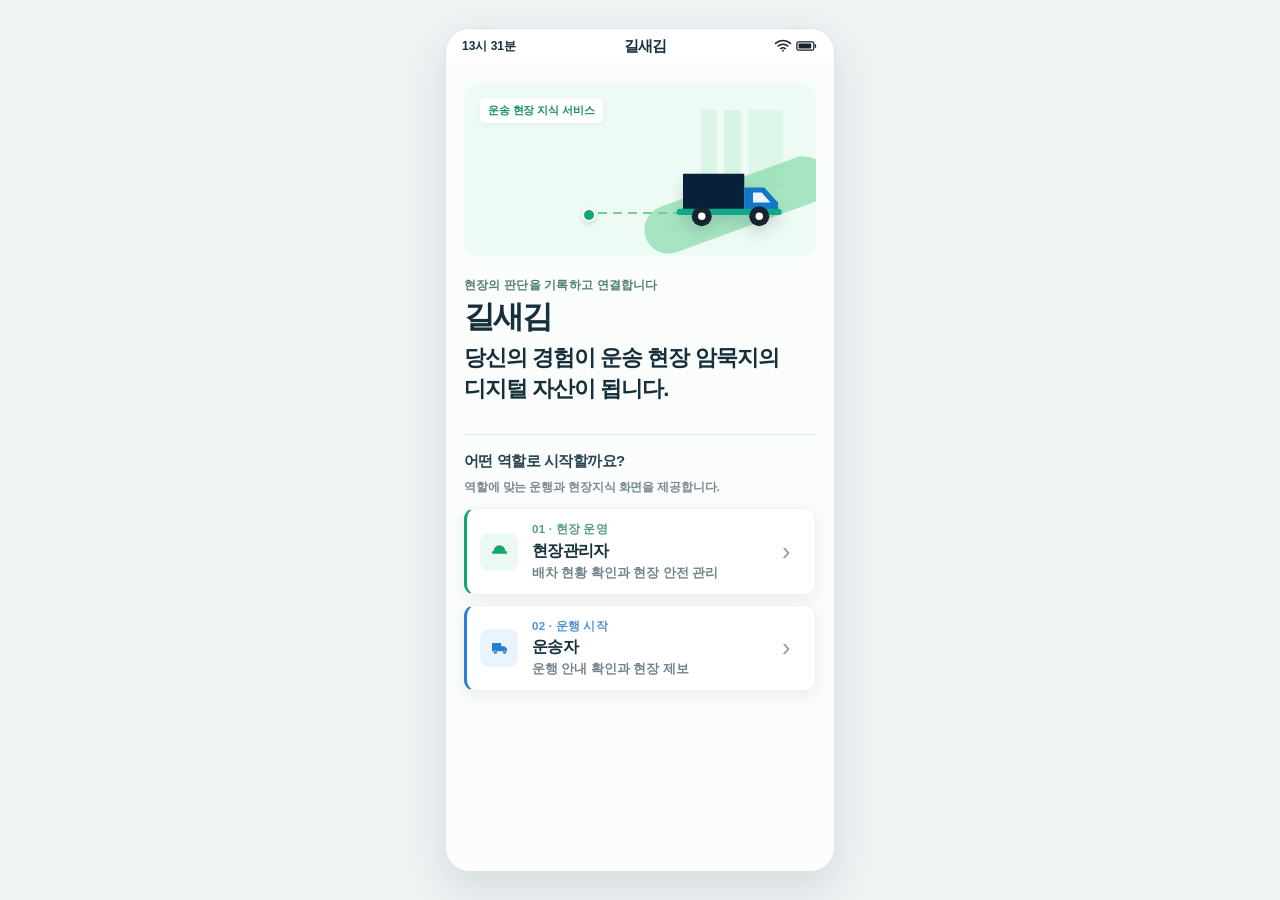
==== index.html @ c9ebdeaf "feat: publish Gilsaegim MOVE AI prototype" ====
﻿<!doctype html>
<html lang="ko" class="app-loading">
<head>
  <meta charset="utf-8">
  <meta name="viewport" content="width=device-width,initial-scale=1,viewport-fit=cover">
  <meta name="theme-color" content="#f7f9fb">
  <meta name="description" content="길새김 운송 현장 안내 서비스">
  <title>길새김 | 운송 현장 안내</title>
  <style>
    .icon-sprite { display: none !important; }
    html.app-loading .workbench { visibility: hidden !important; }
    html.app-loading body { background: #f5f7f8 !important; }
    html.app-loading *, html.app-loading *::before, html.app-loading *::after {
      animation: none !important;
      transition: none !important;
    }
  </style>
  <script>window.setTimeout(function(){document.documentElement.classList.remove('app-loading');},2500);</script>
  <link rel="manifest" href="manifest.json">
  <link rel="icon" href="truck-icon.svg" type="image/svg+xml">
  <link rel="stylesheet" href="css/style.css?v=20260810-stable-1">
  <link rel="stylesheet" href="css/readability.css?v=20260810-stable-1">
  <link rel="stylesheet" href="css/clarity.css?v=20260810-stable-1">
  <link rel="stylesheet" href="css/semantic-colors.css?v=20260810-stable-1">
  <link rel="stylesheet" href="css/report-library-refresh.css?v=20260810-stable-1">
  <link rel="stylesheet" href="css/map-layout.css?v=20260810-stable-1">
  <link rel="stylesheet" href="css/report-theme.css?v=20260810-stable-1">
  <link rel="stylesheet" href="css/report-common.css?v=20260810-stable-1">
  <link rel="stylesheet" href="css/knowledge-clarity.css?v=20260810-stable-1">
  <link rel="stylesheet" href="css/contrast-system.css?v=20260810-stable-1">
  <link rel="stylesheet" href="css/visual-emphasis.css?v=20260810-stable-1">
  <link rel="stylesheet" href="css/production-refinement.css?v=20260810-stable-1">
  <link rel="stylesheet" href="css/reference-product-theme.css?v=20260810-stable-1">
  <link rel="stylesheet" href="css/navigation-overlay.css?v=20260810-stable-1">
</head>
<body>
  <svg class="icon-sprite" aria-hidden="true" focusable="false">
    <symbol id="icon-hardhat" viewBox="0 0 24 24"><path d="M5 11a7 7 0 0 1 14 0M9 11V7.7M15 11V7.7M3 11h18v3H3zM7.5 18h9"/></symbol>
    <symbol id="icon-truck" viewBox="0 0 24 24"><path d="M3 6h11v10H3zM14 10h4l3 3v3h-7zM7 19a2 2 0 1 0 0-4 2 2 0 0 0 0 4ZM18 19a2 2 0 1 0 0-4 2 2 0 0 0 0 4Z"/></symbol>
    <symbol id="icon-route" viewBox="0 0 24 24"><path d="m12 3 7 17-7-4-7 4 7-17Z"/></symbol>
    <symbol id="icon-knowledge" viewBox="0 0 24 24"><path d="M4 5.5A3.5 3.5 0 0 1 7.5 2H11v17H7.5A3.5 3.5 0 0 0 4 22V5.5ZM20 5.5A3.5 3.5 0 0 0 16.5 2H13v17h3.5A3.5 3.5 0 0 1 20 22V5.5Z"/></symbol>
    <symbol id="icon-report" viewBox="0 0 24 24"><path d="M12 8v8M8 12h8M5 3h14a2 2 0 0 1 2 2v14a2 2 0 0 1-2 2H5a2 2 0 0 1-2-2V5a2 2 0 0 1 2-2Z"/></symbol>
    <symbol id="icon-dashboard" viewBox="0 0 24 24"><path d="M4 13h6V4H4v9Zm0 7h6v-4H4v4Zm10 0h6v-9h-6v9Zm0-12h6V4h-6v4Z"/></symbol>
    <symbol id="icon-approved" viewBox="0 0 24 24"><path d="m5 12 4 4L19 6M12 22a10 10 0 1 0 0-20 10 10 0 0 0 0 20Z"/></symbol>
  </svg>
  <div class="workbench">
    <div class="phone-shell" aria-live="polite">
      <div class="phone-status"><span id="current-time">--:--</span><strong>길새김</strong><span class="status-indicators" aria-label="Network connected and battery charged"><svg class="status-wifi" viewBox="0 0 24 18" aria-hidden="true"><path d="M2 5.5a15 15 0 0 1 20 0"/><path d="M5.5 9a10 10 0 0 1 13 0"/><path d="M9 12.5a5 5 0 0 1 6 0"/><circle cx="12" cy="15.2" r="1.2"/></svg><svg class="status-battery" viewBox="0 0 26 14" aria-hidden="true"><rect x="1" y="2" width="20" height="10" rx="2"/><path d="M23 5v4"/><rect class="status-battery-fill" x="3" y="4" width="15" height="6" rx="1"/></svg></span></div>

      <main class="screens">
        <section id="screen-role" class="screen active intro-screen">
          <div class="intro-visual" aria-hidden="true"><span class="intro-route-label">운송 현장 지식 서비스</span><div class="intro-truck"><svg viewBox="0 0 92 58" role="img"><path d="M8 11h49v31H8z" fill="#08213a"/><path d="M57 22h16l11 12v8H57z" fill="#1178c9"/><path d="M64 26h7l7 8H64z" fill="#eaf5ff"/><rect x="3" y="39" width="84" height="5" rx="2.5" fill="#10a889"/><circle cx="23" cy="45" r="8" fill="#172330"/><circle cx="23" cy="45" r="3" fill="#fff"/><circle cx="69" cy="45" r="8" fill="#172330"/><circle cx="69" cy="45" r="3" fill="#fff"/></svg></div><span class="intro-route-dot"></span></div>
          <div class="intro-copy"><small>현장의 판단을 기록하고 연결합니다</small><h1>길새김</h1><p>당신의 경험이 운송 현장 암묵지의<br>디지털 자산이 됩니다.</p></div>
          <div class="role-intro"><b>어떤 역할로 시작할까요?</b><span>역할에 맞는 운행과 현장지식 화면을 제공합니다.</span></div>
          <div class="role-cards">
            <button data-role-start="manager"><i class="role-icon manager-icon" aria-hidden="true"><svg><use href="#icon-hardhat"></use></svg></i><div><small>01 · 현장 운영</small><b>현장관리자</b><span>배차 현황 확인과 현장 안전 관리</span></div><em>›</em></button>
            <button data-role-start="driver"><i class="role-icon blue" aria-hidden="true"><svg><use href="#icon-truck"></use></svg></i><div><small>02 · 운행 시작</small><b>운송자</b><span>운행 안내 확인과 현장 제보</span></div><em>›</em></button>
          </div>
        </section>

        <section id="screen-yard" class="screen">
          <header class="app-header"><button data-back="role">‹</button><h2>하역장 선택</h2><span></span></header>
          <div class="screen-body yard-body">
            <label class="search"><span>⌕</span><input placeholder="하역장 번호 또는 구역 검색"></label>
            <div class="filter-row"><button class="active">전체</button><button>A 구역</button><button>B 구역</button><button>C 구역</button></div>
            <div class="yard-list">
              <button class="yard-card selected" data-yard="A"><div><b>A하역장</b><span>입구에서 150m</span><small>대형 트럭 전용</small></div><em class="open">사용 가능</em></button>
              <button class="yard-card" data-yard="B"><div><b>B하역장</b><span>입구에서 280m</span><small>냉동·냉장 차량 전용</small></div><em class="open">사용 가능</em></button>
              <button class="yard-card" data-yard="C"><div><b>C하역장</b><span>입구에서 500m</span><small>소형 차량 전용</small></div><em class="open">사용 가능</em></button>
            </div>
          </div>
          <div class="sticky-action"><button id="confirm-yard" class="primary-button">선택 완료&nbsp; →</button></div>
        </section>

        <section id="screen-home" class="screen">
          <header class="app-header home-header"><div><b>길새김</b></div><button class="round-button" data-screen-link="role">⋯</button></header>
          <div class="screen-body home-body">
            <article class="shipment-card">
              <div class="shipment-top"><div class="shipment-label"><i aria-hidden="true">↗</i><span>이번 배차</span></div><em>운행 준비</em></div>
              <div class="route-row"><i class="pin mint-pin"></i><div><small>출발지</small><b>인천 물류센터 A동</b><span>인천광역시 중구 서해대로 123</span></div></div>
              <div class="route-line"></div>
              <div class="route-row"><i class="pin red-pin"></i><div><small>도착지</small><b>서울 동부 물류센터 B동</b><span>서울특별시 성동구 물류단지로 45</span></div></div>
              <div class="arrival-row"><span id="home-yard-eta-label">A하역장 도착 예정</span><b id="home-yard-eta">14:00</b></div>
            </article>
            <article class="service-principle"><small class="principle-label">현장 경험 제보</small><b>운송자의 판단을 기록하세요.</b><span>현장의 신호와 대응 기준이<br>다음 운행에 필요한 현장지식이 됩니다.</span></article>
            <article id="senior-call-prompt" class="senior-call-home hidden" aria-live="polite">
              <div class="senior-call-home-head"><div class="senior-ai-brand"><i aria-hidden="true">AI</i><div><span>길새김AI 브리핑</span><small>검증된 현장지식 안내</small></div></div></div>
              <h3>A게이트 혼잡 시<br>B게이트 경로를 추천합니다</h3>
              <p id="senior-call-context" class="senior-call-context">검증된 현장지식을 바탕으로 AI가 경로를 자동 추천합니다.</p>
            </article>
            <button id="start-driving" class="primary-button dark demo-action" data-demo-label="시연">운행 시작</button>
          </div>
          <nav class="bottom-nav" aria-label="주요 메뉴"><button class="active" data-screen-link="drive"><i aria-hidden="true"><svg><use href="#icon-route"></use></svg></i><span>운행</span></button><button data-screen-link="library"><i aria-hidden="true"><svg><use href="#icon-knowledge"></use></svg></i><span>현장지식</span></button><button data-screen-link="report"><i aria-hidden="true"><svg><use href="#icon-report"></use></svg></i><span>제보</span></button></nav>
        </section>

        <section id="screen-drive" class="screen">
          <header class="app-header overlay-header"><button data-back="home">‹</button><h2>운행 안내</h2><span class="live-chip">운행 중</span></header>
          <div id="drive-map-area" class="map-area">
            <svg id="mobile-map" viewBox="0 0 390 570" aria-label="게이트 A부터 D, 하역장과 실제 이동 경로를 함께 보여주는 현장 진입 지도">
              <defs>
                <pattern id="yard-grid" width="14" height="14" patternUnits="userSpaceOnUse"><path d="M0 0H14M0 0V14"/></pattern>
                <pattern id="parking-bays" width="20" height="16" patternUnits="userSpaceOnUse"><path d="M2 1V15"/></pattern>
              </defs>
              <rect class="map-canvas" width="390" height="570"/>
              <g class="map-context" aria-hidden="true">
                <path class="map-green" d="M0 0H136L122 132L0 160Z"/>
                <path class="map-green light" d="M268 0H390V178L360 163L332 104Z"/>
                <path class="map-green strip" d="M0 414C56 397 115 405 146 428L126 476C72 459 28 461 0 473Z"/>
                <path class="map-water" d="M0 501C68 483 138 493 197 524S319 560 390 539V570H0Z"/>
                <rect class="map-yard" x="20" y="164" width="142" height="161" rx="12"/>
                <rect class="map-yard-grid" x="27" y="171" width="128" height="147" rx="9"/>
                <rect class="map-building" x="30" y="182" width="96" height="39" rx="5"/>
                <rect class="map-building" x="44" y="245" width="75" height="55" rx="6"/>
                <rect class="map-building" x="29" y="349" width="94" height="52" rx="8"/>
                <rect class="map-building" x="247" y="105" width="111" height="62" rx="8"/>
                <rect class="map-building" x="284" y="294" width="76" height="56" rx="8"/>
                <rect class="map-building small" x="187" y="176" width="49" height="35" rx="5"/>
                <rect class="map-parking" x="131" y="238" width="20" height="71" rx="3"/>
                <text class="map-place" x="22" y="35">서울 동부 물류단지</text>
                <text class="map-subplace" x="38" y="150">물류동 · 대기장</text>
                <text class="map-building-label" x="78" y="205" text-anchor="middle">상온 보관동</text>
                <text class="map-building-label" x="82" y="275" text-anchor="middle">냉장 보관동</text>
                <text class="map-building-label" x="76" y="380" text-anchor="middle">운영 사무동</text>
                <text class="map-building-label" x="302" y="138" text-anchor="middle">하역 도크</text>
              </g>
              <g class="map-roads" aria-hidden="true">
                <path class="road-outline major" d="M-20 555C63 539 119 509 188 476C214 466 243 455 272 444C289 435 303 425 316 414C350 391 366 360 361 326C357 285 343 238 325 202C317 186 309 174 302 167"/>
                <path class="road-surface major" d="M-20 555C63 539 119 509 188 476C214 466 243 455 272 444C289 435 303 425 316 414C350 391 366 360 361 326C357 285 343 238 325 202C317 186 309 174 302 167"/>
                <path class="road-divider" d="M-20 555C63 539 119 509 188 476C214 466 243 455 272 444C289 435 303 425 316 414C350 391 366 360 361 326C357 285 343 238 325 202C317 186 309 174 302 167"/>
                <path class="road-outline access" d="M188 476C186 428 194 382 215 345C237 306 259 281 283 254C300 235 308 215 307 198C307 184 305 175 302 167"/>
                <path class="road-surface access" d="M188 476C186 428 194 382 215 345C237 306 259 281 283 254C300 235 308 215 307 198C307 184 305 175 302 167"/>
                <path class="road-outline access" d="M215 345C196 319 177 295 173 267C169 239 177 212 199 194C221 175 238 156 244 131"/>
                <path class="road-surface access" d="M215 345C196 319 177 295 173 267C169 239 177 212 199 194C221 175 238 156 244 131"/>
                <path class="road-outline minor" d="M-20 113C51 105 114 102 166 114C201 121 218 128 244 131C278 135 318 121 408 83"/>
                <path class="road-surface minor" d="M-20 113C51 105 114 102 166 114C201 121 218 128 244 131C278 135 318 121 408 83"/>
                <path class="road-outline minor" d="M52 542C76 490 93 442 106 389C119 339 136 292 173 267"/>
                <path class="road-surface minor" d="M52 542C76 490 93 442 106 389C119 339 136 292 173 267"/>
                <path class="road-lane access" d="M215 345C196 319 177 295 173 267C169 239 177 212 199 194C221 175 238 156 244 131"/>
                <path class="road-lane access" d="M188 476C186 428 194 382 215 345C237 306 259 281 283 254C300 235 308 215 307 198C307 184 305 175 302 167"/>
              </g>
              <g class="map-labels" aria-hidden="true">
                <text class="road-label" x="71" y="510" transform="rotate(-19 71 510)">동부 물류 진입로</text>
                <text class="road-label access-label" x="198" y="366" transform="rotate(-61 198 366)">게이트 순환로</text>
              </g>
              <path class="route-halo" d="M42 530C91 511 140 492 188 476C214 466 243 455 272 444C289 435 303 425 316 414C350 391 366 360 361 326C357 285 343 238 325 202C317 186 309 174 302 167" fill="none"/>
              <path id="mobile-planned-path" d="M42 530C91 511 140 492 188 476C214 466 243 455 272 444C289 435 303 425 316 414C350 391 366 360 361 326C357 285 343 238 325 202C317 186 309 174 302 167" fill="none"/>
              <path id="mobile-actual-path" d="M188 476C186 428 194 382 215 345C237 306 259 281 283 254" fill="none" pathLength="100" stroke-dasharray="0 100" opacity="0"/>
              <path id="mobile-guidance-path" d="M283 254C300 235 308 215 307 198C307 184 305 175 302 167" fill="none" pathLength="100" stroke-dasharray="0 100" opacity="0"/>
              <g id="risk-zone" opacity="0"><circle cx="188" cy="476" r="43"/><circle class="risk-ring" cx="188" cy="476" r="28"/></g>
              <g class="map-facility" transform="translate(273 385)"><rect width="82" height="36" rx="7"/><circle cx="13" cy="13" r="3.5"/><text x="23" y="17" text-anchor="start">A게이트</text><text id="mobile-gate-state" x="13" y="29" text-anchor="start">운영 중</text></g>
              <g id="mobile-b-gate" class="map-facility alt" transform="translate(241 218)"><rect width="84" height="36" rx="7"/><circle cx="13" cy="13" r="3.5"/><text x="23" y="17" text-anchor="start">B게이트</text><text x="13" y="29" text-anchor="start">운영 중</text></g>
              <g class="map-facility alt" transform="translate(157 176)"><rect width="78" height="34" rx="7"/><circle cx="13" cy="13" r="3.5"/><text x="23" y="17" text-anchor="start">C게이트</text><text x="13" y="28" text-anchor="start">운영 중</text></g>
              <g class="map-facility alt" transform="translate(124 96)"><rect width="78" height="34" rx="7"/><circle cx="13" cy="13" r="3.5"/><text x="23" y="17" text-anchor="start">D게이트</text><text x="13" y="28" text-anchor="start">운영 중</text></g>
              <g class="dock-destination" transform="translate(302 167)"><circle class="dock-pulse" r="25"/><circle class="dock-pin" r="15"/><path class="dock-symbol" d="M-5-5h10v10H-5zM-2-9v4m4-4v4M-9 8h18"/><g class="dock-callout" transform="translate(-58 -48)"><rect width="126" height="39" rx="8"/><text id="dock-destination-name" x="12" y="16">A하역장 도착 예정</text><text id="dock-destination-eta" x="12" y="29">14:00</text></g></g>
              <g id="tacit-report-alert" aria-label="암묵지 후보 저장 · 현장지식 검증 대기">
                <circle class="tacit-alert-ring" cx="332" cy="274" r="19"/>
                <circle class="tacit-alert-pin" cx="332" cy="274" r="11"/>
                <path class="tacit-alert-mark" d="M332 267v8m0 4v.1"/>
                <g class="tacit-alert-label" transform="translate(212 286)"><rect width="142" height="34" rx="7"/><text id="tacit-alert-title" x="10" y="14">암묵지 후보 저장</text><text id="tacit-alert-detail" x="10" y="26">현장지식 검증 대기</text></g>
              </g>
              <g id="mobile-truck" transform="translate(42 530)"><circle r="22" fill="#fff" stroke="#167bd2" stroke-width="3"/><path d="M0-14L10 11L0 7L-10 11Z" fill="#167bd2"/></g>
            </svg>
            <div class="speed-card"><b id="mobile-speed">42</b><span>km/h</span></div>
            <article id="risk-card" class="risk-card collapsed">
              <div class="risk-card-head"><div><i id="route-alert-icon" aria-hidden="true">↗</i><span><b>AI 경로 안내</b><small id="pipeline-source">실시간 경로를 준비하고 있습니다</small></span></div></div>
              <section class="integrated-navigation" aria-live="polite"><div class="integrated-guidance"><i id="turn-icon" aria-hidden="true">↑</i><div><small id="next-distance">620m 앞</small><strong id="field-guide-title">A게이트 통과 후 A하역장</strong><span id="field-guide-detail">동부센터 진입로</span></div></div><div class="integrated-route-meta"><span id="mobile-eta-label">A하역장 도착 예정</span><b id="mobile-eta">14:00</b><em id="eta-status">정시</em></div></section>
              <section id="route-reason" class="route-reason" aria-live="polite">
                <span id="route-reason-label" class="route-reason-label">추천 경로</span>
                <strong id="route-reason-title">B게이트로 우회하세요</strong>
                <p id="route-reason-detail">A게이트 혼잡 구간을 피해 안내합니다.</p>
              </section>
              <button id="play-event" class="demo-action" data-demo-label="시연">경로 안내 시작</button>
            </article>
            <article id="trip-summary" class="trip-summary hidden" aria-live="polite">
              <span>운행 완료</span><h3>전체 이동 경로가 기록되었습니다</h3>
              <div><b>1.8&nbsp;km</b><small id="trip-summary-route">GPS 이동 기록 · B게이트 → A하역장</small></div>
              <a href="https://map.kakao.com/?q=%EC%84%9C%EC%9A%B8%20%EB%8F%99%EB%B6%80%20%EB%AC%BC%EB%A5%98%EC%84%BC%ED%84%B0" target="_blank" rel="noopener noreferrer">카카오맵에서 위치 보기</a>
            </article>
          </div>
          <nav class="bottom-nav" aria-label="주요 메뉴"><button class="active" data-screen-link="drive"><i aria-hidden="true"><svg><use href="#icon-route"></use></svg></i><span>운행</span></button><button data-screen-link="library"><i aria-hidden="true"><svg><use href="#icon-knowledge"></use></svg></i><span>현장지식</span></button><button data-screen-link="report"><i aria-hidden="true"><svg><use href="#icon-report"></use></svg></i><span>제보</span></button></nav>
        </section>

        <section id="screen-ai" class="screen">
          <header class="app-header"><button data-back="drive">‹</button><h2>운행 확인</h2><span></span></header>
          <div class="screen-body ai-body">
            <div class="safe-banner"><i>✓</i><span><b>차량이 안전하게 정차되었습니다</b></span></div>
            <article class="ai-summary-card"><span>정차 후 운행 확인</span><h3>B게이트 방향으로 이동한 이유가 있나요?</h3><p>관찰한 신호와 조치만 간단히 남겨주세요.</p></article>
            <div class="voice-capture"><button id="voice-button">●</button><p id="voice-guide">마이크를 눌러 음성으로 답변하거나<br>아래 버튼을 선택하세요.</p></div>
            <div class="quick-answer-row"><button data-quick-answer="차량 간격 증가">차량 간격</button><button data-quick-answer="도크 준비 표시 지연">도크 표시</button><button data-quick-answer="현장 직원 수신호">직원 신호</button></div>
            <textarea id="mobile-answer" placeholder="답변 내용">A게이트 차량 간격이 길어지고 도크 준비 표시가 계속 안 바뀌어서 B게이트로 갔어요.</textarea>
            <button id="confirm-answer" class="primary-button dark">확인 완료 · 운행 계속&nbsp; ▶</button>
            <button class="text-button" data-screen-link="drive">나중에 답하기</button>
          </div>
          <nav class="bottom-nav" aria-label="주요 메뉴"><button data-screen-link="drive"><i aria-hidden="true"><svg><use href="#icon-route"></use></svg></i><span>운행</span></button><button class="active" data-screen-link="library"><i aria-hidden="true"><svg><use href="#icon-knowledge"></use></svg></i><span>현장지식</span></button><button data-screen-link="report"><i aria-hidden="true"><svg><use href="#icon-report"></use></svg></i><span>제보</span></button></nav>
        </section>

        <section id="screen-library" class="screen">
          <header class="app-header"><button data-back="home">‹</button><h2>현장지식</h2><span></span></header>
          <div class="screen-body library-body">
            <section class="knowledge-library-hero">
              <small>현장 암묵지 디지털 아카이브</small>
              <h3>운송 현장 경험을 확인해보세요.</h3>
              <p>현장에서 반복 검증된 신호와 판단기준을 찾아<br>다음 운행에 활용할 수 있습니다.</p>
              <div><span><b>24</b> 검증 지식</span><span><b>5</b>개 카테고리</span></div>
            </section>
            <label class="search knowledge-search"><span>⌕</span><input id="knowledge-search" placeholder="제목·조건·현장 신호 검색"></label>
            <div class="filter-row knowledge-category-row" aria-label="현장지식 카테고리">
              <button class="active" data-category-filter="all">전체</button><button data-category-filter="weather">날씨</button><button data-category-filter="gate">게이트</button><button data-category-filter="unloading">하역</button><button data-category-filter="safety">안전</button><button data-category-filter="route">경로</button>
            </div>
            <div class="knowledge-shelf-head"><div><small>암묵지 디지털 자산</small><h3 id="knowledge-shelf-title">전체 현장지식</h3></div><span id="knowledge-result-count">5개</span></div>
            <article id="approved-card" class="knowledge-card-mobile library-asset-card featured" data-knowledge-category="gate">
              <header class="asset-card-head"><span class="asset-category">게이트</span><em id="approved-status">검증된 현장지식</em><time id="approved-date">2026.08.05</time></header>
              <h3 id="approved-title">A게이트 혼잡 시 B게이트 운영 여부 확인</h3><p id="approved-description">차량 간격과 도크 준비 표시가 함께 지연되면 B게이트 운영 여부를 먼저 확인합니다.</p><div id="approved-tags"><span>#A게이트</span><span>#냉장5톤</span><span>#저녁시간</span></div><small id="approved-condition">적용: 같은 게이트·차량 조건 · 30일 후 재검토</small>
            </article>
            <article id="candidate-card" class="knowledge-card-mobile library-asset-card candidate hidden" data-knowledge-category="gate">
              <header class="asset-card-head"><span class="asset-category">게이트</span><em id="candidate-status">현장지식 후보 · 검증 대기</em><time id="candidate-date">방금 전</time></header>
              <h3 id="candidate-title">운송자 현장 판단</h3><p id="candidate-description">위치·시간·현장 상황·판단 기준이 함께 저장되었습니다.</p><div id="candidate-tags"><span>#암묵지</span><span>#운송자기록</span></div><small id="candidate-condition">관리자 검증 후 조건에 맞는 다음 운행에 제공됩니다.</small>
            </article>
            <article class="knowledge-card-mobile library-asset-card weather-card" data-knowledge-category="weather">
              <header class="asset-card-head"><span class="asset-category">날씨</span><em>현장확인 완료</em><time>2026.07.24</time></header>
              <h3>폭우 시 C센터 적재장 진입 기준</h3><p>배수로 물이 노란 표시선을 넘으면 적재장으로 바로 진입하지 않고, 지붕 대기구역의 빈 공간을 먼저 확인합니다.</p><div><span>#폭우</span><span>#배수로</span><span>#적재대기</span></div><small>적용: 강수량 20mm 이상 · C센터 · 대형 화물차</small>
            </article>
            <article class="knowledge-card-mobile library-asset-card unloading-card" data-knowledge-category="unloading">
              <header class="asset-card-head"><span class="asset-category">하역</span><em>검증 완료</em><time>2026.07.18</time></header>
              <h3>B동 도크 호출 전 대기 위치</h3><p>호출등이 두 번 점멸하기 전에는 도크로 붙지 않고, B1 대기선 안쪽에서 후진 공간을 비워둡니다.</p><div><span>#B동</span><span>#도크호출</span><span>#대기선</span></div><small>적용: B동 1~4번 도크 · 냉동·냉장 차량</small>
            </article>
            <article class="knowledge-card-mobile library-asset-card safety-card" data-knowledge-category="safety">
              <header class="asset-card-head"><span class="asset-category">안전</span><em>안전 검증</em><time>2026.07.11</time></header>
              <h3>야간 도크 후진 시 유도원 확인 기준</h3><p>왼쪽 미러에서 유도원의 형광 조끼가 보이지 않으면 즉시 정차하고, 수신호가 다시 확인된 뒤 후진합니다.</p><div><span>#야간</span><span>#후진</span><span>#유도원</span></div><small>적용: 조도 낮음 · 도크 후진 · 유도원 배치 현장</small>
            </article>
            <article class="knowledge-card-mobile library-asset-card route-card" data-knowledge-category="route">
              <header class="asset-card-head"><span class="asset-category">경로</span><em>최근 검증</em><time>2026.07.03</time></header>
              <h3>서부 진입로 공사 구간 합류 기준</h3><p>노란 차로 도색이 끊기는 지점보다 먼저 2차로로 진입해야 회전 차량과의 교차를 피할 수 있습니다.</p><div><span>#공사구간</span><span>#차로합류</span><span>#서부진입로</span></div><small>적용: 평일 09:00~18:00 · 공사 종료 시 재검토</small>
            </article>
          </div>
          <nav class="bottom-nav" aria-label="주요 메뉴"><button data-screen-link="drive"><i aria-hidden="true"><svg><use href="#icon-route"></use></svg></i><span>운행</span></button><button class="active" data-screen-link="library"><i aria-hidden="true"><svg><use href="#icon-knowledge"></use></svg></i><span>현장지식</span></button><button data-screen-link="report"><i aria-hidden="true"><svg><use href="#icon-report"></use></svg></i><span>제보</span></button></nav>
        </section>

        <section id="screen-report" class="screen">
          <header class="app-header"><button data-back="drive">‹</button><h2>현장 제보</h2><span></span></header>
          <div class="screen-body report-body">
            <div id="report-form-content">
            <p class="report-intro"><b>운송자의 판단을 기록하세요.</b><span>현장의 신호와 대응 기준이<br>다음 운행에 필요한 현장지식이 됩니다.</span></p>
            <div class="report-types"><button class="report-type" data-report-type="current">현장 상황</button><button class="report-type active" data-report-type="knowledge">암묵지 기록</button><button class="report-type" data-report-type="near-miss">사고</button></div>
            <label class="field-label report-facts">현장 상황 기록<textarea id="report-text" placeholder="현장 상황을 사실 중심으로 설명해주세요.">A게이트 도크 신호가 계속 적색이고 대기 차량이 늘었습니다. 현장 안내원의 수신호에 따라 B게이트가 비어 있는 것을 확인해 이동했습니다.</textarea></label>
            <label class="field-label tacit-field">운송자의 판단 기준 <small>무엇을 보고, 어떻게 판단했는지 남겨주세요.<br>당신의 기록이 암묵지의 핵심입니다.</small><textarea id="report-tacit-text" placeholder="예: 도크 신호가 2분 이상 적색이면 B게이트 운영 여부부터 확인합니다.">교대시간에는 A게이트 도크 신호가 멈춘 뒤 차량 간격이 길어집니다. 이때는 B게이트 운영 여부를 먼저 확인하는 판단 기준입니다.</textarea></label>
            <div class="auto-info"><div><span>위치</span><b id="report-location">서울 동부 물류센터 A게이트 · GPS 자동</b></div><div><span>시간</span><b id="report-time">방금 전</b></div><div><span>저장 상태</span><b>현장지식 후보 · 검증 전</b></div></div>
            <div class="attach-buttons"><button id="photo-attach" class="evidence-action">사진 추가</button><button id="voice-record" class="evidence-action">음성 메모</button></div>
            <input id="photo-input" class="hidden" type="file" accept="image/*" capture="environment">
            <button id="load-media-demo" class="sample-media-button demo-action" data-demo-label="시연">예시 사진·음성 첨부</button>
            <div id="media-preview-grid" class="media-preview-grid hidden" aria-live="polite">
              <article id="photo-preview" class="media-preview-card hidden"><div class="media-preview-head"><b>현장 사진</b><em id="photo-status">1장 첨부</em></div><img id="photo-preview-image" alt="첨부한 현장 사진 미리보기"><p id="photo-caption">실제 촬영 사진 · 관리자 확인 전</p><small id="photo-credit" class="photo-credit">사진 출처가 여기에 표시됩니다.</small><button id="photo-remove">사진 삭제</button></article>
              <article id="voice-preview" class="media-preview-card hidden"><div class="media-preview-head"><b>음성 메모</b><em id="voice-duration">00:00</em></div><div id="voice-wave" class="voice-wave"><span></span><span></span><span></span><span></span><span></span><span></span><span></span></div><p id="voice-status">녹음 대기</p><blockquote id="voice-transcript">음성 내용이 여기에 표시됩니다.</blockquote><audio id="voice-audio" class="hidden" controls></audio><div class="voice-actions"><button id="voice-play">▶ 재생</button><button id="voice-remove">삭제</button></div></article>
            </div>
            <article id="report-draft" class="report-draft hidden"><span>현장지식 후보 AI 정리</span><dl id="report-summary-fields" class="report-summary-fields"></dl><small>AI가 항목별로 정리한 기록을 확인한 뒤 후보로 등록하세요.</small></article>
            <button id="summarize-report" class="secondary-button ai-organize-button">AI로 정리</button>
            <button id="submit-report" class="primary-button" disabled>현장지식 후보 등록</button>
            <p class="emergency-note">긴급 신고와 현장 비상 절차를 대체하지 않습니다.</p>
            </div>
            <article id="asset-result" class="asset-result hidden" aria-live="polite"><span>현장지식 후보 저장</span><h3>운송자의 판단이 다음 운행을 위한 디지털 자산으로 저장되었습니다.</h3><dl><div><dt>함께 저장</dt><dd>GPS 위치 · 기록 시각 · 현장 상황 · 판단 기준 · 첨부 근거</dd></div><div><dt>다음 단계</dt><dd>관리자 검증 후 조건이 맞는 운송자에게 현장지식으로 제공</dd></div></dl><button id="continue-driving" class="primary-button dark">운행 계속하기&nbsp; →</button><div class="asset-result-links"><button id="view-candidate" class="text-button">현장지식 후보 보기</button><button id="open-manager-review" class="text-button">관리자 승인 보기</button></div></article>
          </div>
          <nav class="bottom-nav" aria-label="주요 메뉴"><button data-screen-link="drive"><i aria-hidden="true"><svg><use href="#icon-route"></use></svg></i><span>운행</span></button><button data-screen-link="library"><i aria-hidden="true"><svg><use href="#icon-knowledge"></use></svg></i><span>현장지식</span></button><button class="active" data-screen-link="report"><i aria-hidden="true"><svg><use href="#icon-report"></use></svg></i><span>제보</span></button></nav>
        </section>

        <section id="screen-manager" class="screen">
          <header class="app-header"><button data-back="role">‹</button><h2>현장지식 검증</h2><span class="live-chip">검증 중</span></header>
          <div class="screen-body manager-body">
            <div class="manager-kpis"><div><span>운송 중</span><b>12</b></div><div><span>확인 대기</span><b id="pending-mobile">0</b></div><div><span>시설 대기</span><b>3</b></div></div>
            <article class="backend-card"><div><i id="backend-dot"></i><span><b>현장 데이터 연결</b><small id="backend-text">연결 확인 중</small></span></div><em>8개 구역 · 시설 정보</em></article>
            <article id="manager-empty" class="manager-empty"><span>✓</span><b>새 확인 요청이 없습니다.</b><p>운송자 답변이나 현장 제보가 들어오면 표시됩니다.</p></article>
            <article id="manager-review-card" class="manager-review-card hidden"><div class="manager-review-top"><span>확인 후보</span><em>42초 먼저 관찰</em></div><h3>A게이트 교대시간 사전 징후</h3><div class="evidence-timeline-mobile"><p><time>17:04:36</time>B게이트 방향 전환</p><p><time>17:05:18</time>A게이트 혼잡 경고</p></div><blockquote id="manager-quote">“A게이트 차량 간격이 길어지고 도크 준비 표시가 계속 안 바뀌어서 B게이트로 갔어요.”</blockquote><article id="manager-tacit-note" class="manager-tacit-note"><b>암묵지 제보 내용</b><p>교대시간에는 B게이트 운영 여부를 먼저 확인합니다.</p></article><div id="manager-media-evidence" class="manager-media-evidence hidden"><img id="manager-media-image" alt="현장 제보 사진"><div><b>첨부 근거</b><span id="manager-media-meta">사진 1장 · 음성 메모</span><p id="manager-media-transcript"></p></div></div><label>조건<input value="평일 16:30~18:00 · 냉장 5톤"></label><label>예외<input value="위험물 차량 제외"></label><label>유효기간<select><option>오늘까지</option><option selected>30일 후 재검토</option><option>현장지식 등록</option></select></label><div class="manager-actions"><button id="reject-card">기각</button><button id="edit-card">조건 수정</button><button id="approve-card">✓ 승인</button></div></article>
            <article class="repeat-rule"><div><b>암묵지 제보 검증 원칙</b><small>제보와 현장지식 제공 분리</small></div><p>현장 제보에는 상황과 암묵지를 함께 기록합니다. 기존 운행 데이터 분석과 관리자 검증을 거쳐 정리한 현장지식만 다음 운행에 제공합니다.</p><div><span id="warn-1"></span><span id="warn-2"></span><span id="warn-3"></span><b id="warn-count">준비</b></div><button id="add-warning">검증 기준 보기</button></article>
          </div>
          <nav class="bottom-nav manager-nav" aria-label="관리자 메뉴"><button class="active" data-screen-link="manager"><i aria-hidden="true"><svg><use href="#icon-dashboard"></use></svg></i><span>관제</span></button><button data-screen-link="library"><i aria-hidden="true"><svg><use href="#icon-approved"></use></svg></i><span>현장지식</span></button><button data-screen-link="report"><i aria-hidden="true"><svg><use href="#icon-report"></use></svg></i><span>정보등록</span></button></nav>
        </section>
      </main>
    </div>

  </div>

  <div id="toast" class="toast"></div>
  <script src="js/data.js?v=20260810-stable-1"></script><script src="js/ai-engine.js?v=20260810-stable-1"></script><script src="js/app.js?v=20260810-stable-1"></script>
</body>
</html>
---- css/style.css ----
﻿:root{--navy:#08213a;--blue:#1178c9;--sky:#eaf5ff;--mint:#10a889;--mint-bg:#e8f8f4;--orange:#e98917;--orange-bg:#fff5e8;--red:#df4b4b;--ink:#172330;--muted:#667481;--line:#dfe5e9;--bg:#f7f9fb;--card:#fff;--shadow:0 18px 50px rgba(28,45,61,.16);font-family:Pretendard,"Noto Sans KR","Malgun Gothic","Segoe UI",sans-serif;color:#172330}*{box-sizing:border-box}body{margin:0;min-height:100vh;background-color:#f6f7f7;background-image:radial-gradient(#cdd4d8 .7px,transparent .7px);background-size:8px 8px}button,input,textarea,select{font:inherit}button{cursor:pointer}.hidden{display:none!important}.workbench{min-height:100vh;display:flex;align-items:center;justify-content:center;gap:44px;padding:32px}.phone-shell{width:390px;height:844px;flex:0 0 auto;border:1px solid #cfd7dc;border-radius:28px;background:#fff;box-shadow:var(--shadow);overflow:hidden;position:relative}.phone-status{height:32px;padding:0 16px;display:flex;align-items:center;justify-content:space-between;background:#fff;color:#1c2731;font-size:15px;font-weight:700;border-bottom:1px solid #f0f2f3}.phone-status strong{font-size:16.5px}.screens{position:relative;height:812px}.screen{display:none;position:absolute;inset:0;background:var(--bg);overflow:hidden}.screen.active{display:block;animation:screen-in .22s ease}@keyframes screen-in{from{opacity:.35;transform:translateX(8px)}to{opacity:1;transform:none}}.screen-body{height:calc(100% - 52px);overflow:auto;padding:18px 18px 88px}.app-header{height:52px;padding:0 14px;display:grid;grid-template-columns:38px 1fr 58px;align-items:center;background:rgba(255,255,255,.97);border-bottom:1px solid var(--line);position:relative;z-index:10}.app-header h2{margin:0;text-align:center;color:var(--navy);font-size:22.5px}.app-header>button{width:34px;height:34px;border:0;background:transparent;color:var(--navy);font-size:37.5px;text-align:left}.app-header>span:last-child{text-align:right}.home-header{grid-template-columns:1fr 38px}.home-header>div b{font-size:24px;color:var(--navy)}.round-button{border:1px solid var(--line)!important;border-radius:50%;text-align:center!important;font-size:27px!important}.live-chip{display:inline-flex!important;justify-content:center;padding:4px 7px;border-radius:99px;background:var(--mint-bg);color:var(--mint);font-size:13.5px;font-weight:800}.primary-button,.secondary-button{width:100%;min-height:45px;border-radius:6px;font-size:18px;font-weight:800}.primary-button{border:0;background:var(--blue);color:#fff}.primary-button.dark{background:var(--navy)}.secondary-button{border:1px solid #b7c4cc;background:#fff;color:var(--navy)}.text-button{width:100%;border:0;background:transparent;color:#7a8792;font-size:15px;margin-top:9px}.bottom-nav{position:absolute;left:0;right:0;bottom:0;height:67px;display:grid;grid-template-columns:repeat(3,1fr);background:rgba(255,255,255,.98);border-top:1px solid var(--line);z-index:20}.bottom-nav button{border:0;background:transparent;color:#7a8792;display:flex;flex-direction:column;align-items:center;justify-content:center;gap:4px;font-size:13.5px}.bottom-nav button i{width:26px;height:24px;display:grid;place-items:center;border-radius:7px;font-style:normal;font-size:21px}.bottom-nav button.active{color:var(--blue);font-weight:800}.bottom-nav button.active i{background:#dceeff;color:#096fbc}.prototype-note{position:absolute;bottom:26px;left:0;right:0;text-align:center;color:#9aa3aa;font-size:13.5px}.toast{position:fixed;left:50%;bottom:22px;z-index:200;max-width:340px;padding:11px 15px;border-radius:9px;background:#09233c;color:#fff;font-size:16.5px;font-weight:700;box-shadow:var(--shadow);opacity:0;transform:translate(-50%,14px);transition:.2s;pointer-events:none}.toast.show{opacity:1;transform:translate(-50%,0)}
/* Intro */.intro-screen{background:#fbfcfd;padding:72px 22px 24px} .intro-truck{width:78px;height:54px;margin-bottom:20px}.intro-truck svg{display:block;width:100%;height:100%;filter:drop-shadow(0 6px 10px rgba(8,33,58,.16))}.role-icon svg{width:25px;height:20px;fill:currentColor}.intro-copy small{color:var(--mint);font-size:13.5px;font-weight:900;letter-spacing:.12em}.intro-copy h1{margin:5px 0 30px;color:var(--navy);font-size:43.5px}.intro-copy p{margin:0 0 7px;font-size:22.5px;font-weight:800;color:var(--navy)}.intro-copy>span{color:#7b8790;font-size:15px}.role-cards{display:grid;gap:11px;margin-top:25px}.role-cards button{min-height:76px;padding:13px;border:1px solid var(--line);border-radius:7px;background:#fff;display:grid;grid-template-columns:40px 1fr 18px;align-items:center;gap:10px;text-align:left;box-shadow:0 3px 12px rgba(30,49,66,.04)}.role-cards button:hover{border-color:#a4bfce;transform:translateY(-1px)}.role-icon{width:36px;height:36px;display:grid;place-items:center;border-radius:11px;background:#eef1f3;color:var(--navy);font-style:normal;font-weight:900}.role-icon.blue{background:#e8f4ff;color:var(--blue)}.role-icon.mint{background:var(--mint-bg);color:var(--mint)}.role-cards b,.role-cards span{display:block}.role-cards b{color:var(--navy);font-size:18px}.role-cards span{color:#7c8790;font-size:13.5px;margin-top:4px}.role-cards em{font-size:33px;color:#74818b;font-style:normal}
/* Yard */.yard-body{padding-top:13px}.search{height:40px;padding:0 12px;display:flex;align-items:center;gap:8px;border:1px solid var(--line);border-radius:5px;background:#fff}.search span{color:#81909a;font-size:24px}.search input{border:0;outline:0;min-width:0;flex:1;color:var(--ink);font-size:15px;background:transparent}.filter-row{display:flex;gap:7px;margin:10px 0 13px;overflow-x:auto}.filter-row button{height:25px;padding:0 12px;border:1px solid #cbd5dc;border-radius:99px;background:#fff;color:#66737d;font-size:12px;white-space:nowrap}.filter-row button.active{background:var(--navy);color:#fff;border-color:var(--navy)}.yard-list{display:grid;gap:9px}.yard-card{min-height:88px;padding:13px;border:1px solid var(--line);border-radius:6px;background:#fff;display:flex;justify-content:space-between;text-align:left;box-shadow:0 3px 10px rgba(17,37,54,.035)}.yard-card.selected{border-color:#b8d8e9}.yard-card.risk{border-color:#f1b2b2}.yard-card.disabled{opacity:.42}.yard-card b,.yard-card span,.yard-card small{display:block}.yard-card b{font-size:18px;color:var(--navy)}.yard-card span{font-size:13.5px;color:#717f88;margin-top:9px}.yard-card small{font-size:12px;color:#4e5e68;margin-top:10px}.yard-card em{height:20px;padding:0 7px;display:flex;align-items:center;border-radius:99px;font-size:10.5px;font-style:normal;font-weight:800}.yard-card em.open{background:var(--mint-bg);color:var(--mint)}.yard-card em.waiting{background:#fff6de;color:#bd7b14}.yard-card em.danger{background:#fff0f0;color:var(--red)}.sticky-action{position:absolute;left:0;right:0;bottom:0;padding:10px 18px 14px;background:#fff;border-top:1px solid var(--line)}
/* Home */.home-body{padding-top:30px}.greeting span{font-size:21px;color:var(--navy)}.greeting h2{margin:3px 0 22px;font-size:27px;color:var(--navy)}.shipment-card{padding:15px;border:1px solid #cbd5da;border-radius:7px;background:#fff}.shipment-top{display:flex;justify-content:space-between;padding-bottom:12px;border-bottom:1px solid var(--line)}.shipment-top span{font-size:13.5px;color:#596b77}.shipment-top em{color:var(--mint);font-size:12px;font-weight:800;font-style:normal}.route-row{display:grid;grid-template-columns:13px 1fr;gap:8px;margin:13px 0}.route-row small,.route-row b,.route-row span{display:block}.route-row small{font-size:12px;color:#89949c}.route-row b{font-size:16.5px;color:var(--navy);margin:2px 0}.route-row span{font-size:12px;color:#77838c}.pin{width:8px;height:8px;border-radius:50%;margin-top:7px}.mint-pin{background:var(--mint)}.red-pin{background:#e35454}.route-line{height:13px;border-left:1px dashed #b4c1c9;margin-left:4px}.arrival-row{display:flex;justify-content:space-between;padding-top:10px;border-top:1px solid var(--line);font-size:13.5px}.arrival-row span{color:#7b8790}.home-body>.primary-button{margin-top:14px}.service-principle{margin-top:12px;padding:12px;background:#f2f6f8;border-radius:6px}.service-principle b,.service-principle span{display:block}.service-principle b{font-size:13.5px;color:var(--navy)}.service-principle span{font-size:12px;color:#73818b;margin-top:4px}
/* Drive map */
.map-area{height:calc(100% - 52px);position:relative;overflow:hidden;background:#e8eef1}.map-area>svg{display:block;width:100%;height:100%;object-fit:cover}.map-facility rect{fill:#fff;stroke:#c5d1d8;stroke-width:1.5;filter:drop-shadow(0 4px 6px rgba(27,48,64,.12))}.map-facility text{font-size:13.5px;font-weight:800;fill:var(--navy)}.map-facility text+text{font-size:10.5px;font-weight:700;fill:var(--mint)}.map-facility.alt rect{stroke:#a9d7cd}.drive-banner{position:absolute;top:12px;left:12px;right:12px;min-height:49px;padding:10px 12px;border:1px solid #b9d8ea;border-radius:7px;background:rgba(255,255,255,.94);box-shadow:0 4px 15px rgba(31,57,76,.09);backdrop-filter:blur(6px)}.drive-banner b,.drive-banner span{display:block}.drive-banner b{font-size:15px;color:var(--navy)}.drive-banner span{margin-top:3px;font-size:12px;color:#71808a}.drive-banner.detected{border-color:#f0b45f;background:rgba(255,249,239,.96)}.drive-banner.safe{border-color:#84cdbd;background:rgba(237,250,246,.97)}.route-fab{position:absolute;right:13px;top:76px;width:75px;padding:8px;border-radius:8px;background:#fff;box-shadow:0 5px 16px rgba(25,47,64,.14);text-align:center}.route-fab span,.route-fab b{display:block}.route-fab span{font-size:10.5px;color:#75838d}.route-fab b{margin-top:2px;font-size:21px;color:var(--blue)}.risk-card{position:absolute;left:12px;right:12px;bottom:78px;padding:12px;border:1px solid #cbd8df;border-radius:10px;background:rgba(255,255,255,.97);box-shadow:0 12px 30px rgba(29,50,66,.17);transition:.25s}.risk-card.triggered{border-color:#f0a746;background:#fffaf3}.risk-card.complete{border-color:#56b9a5;background:#f7fffc}.risk-card-head{display:flex;align-items:center;justify-content:space-between}.risk-card-head>div{display:flex;align-items:center;gap:8px}.risk-card-head i{width:27px;height:27px;display:grid;place-items:center;border-radius:7px;background:#e7f3fd;color:var(--blue);font-size:12px;font-weight:900;font-style:normal}.risk-card-head b,.risk-card-head small{display:block}.risk-card-head b{font-size:13.5px;color:var(--navy)}.risk-card-head small{margin-top:2px;font-size:10.5px;color:#76858f}.risk-card-head em{font-size:24px;color:var(--orange);font-weight:900;font-style:normal}.mini-pipeline{display:grid;grid-template-columns:repeat(5,1fr);gap:3px;margin:10px 0}.mini-pipeline span{height:20px;display:grid;place-items:center;border-radius:4px;background:#eef2f4;color:#87929a;font-size:9.75px;font-weight:800}.mini-pipeline span.on{background:#e4f4ff;color:#1674bb}.mini-pipeline span.done{background:#e5f7f1;color:#138973}.risk-card>button{width:100%;height:33px;border:0;border-radius:5px;background:var(--navy);color:#fff;font-size:13.5px;font-weight:800}.risk-card>button:disabled{opacity:.58;cursor:default}
.map-facility text+text.congested{fill:var(--red)}
/* AI question */
.ai-body,.review-body,.report-body{padding-top:14px}.safe-banner{min-height:54px;padding:10px 11px;border:1px solid #71c8b6;border-radius:6px;background:var(--mint-bg);display:flex;align-items:center;gap:9px}.safe-banner i{width:23px;height:23px;display:grid;place-items:center;border-radius:50%;background:var(--mint);color:#fff;font-size:15px;font-style:normal}.safe-banner b,.safe-banner small{display:block}.safe-banner b{font-size:13.5px;color:#137963}.safe-banner small{margin-top:3px;font-size:10.5px;color:#568177}.ai-summary-card{margin-top:13px;padding:14px;border:1px solid #f0a646;border-radius:7px;background:#fff}.ai-summary-card>span{font-size:10.5px;font-weight:900;color:var(--orange)}.ai-summary-card h3{margin:8px 0 6px;color:var(--navy);font-size:19.5px;line-height:1.45}.ai-summary-card p{margin:0;color:#596975;font-size:13.5px}.ai-summary-card button{margin-top:11px;border:0;background:transparent;color:#6e7e88;font-size:12px;text-decoration:underline}.voice-capture{text-align:center;padding:23px 0 15px}.voice-capture button{width:62px;height:62px;border:9px solid #e8edf1;border-radius:50%;background:var(--navy);color:#fff;font-size:22.5px;box-shadow:0 4px 14px rgba(15,36,54,.18)}.voice-capture button.recording{background:var(--red);animation:pulse 1s infinite}@keyframes pulse{50%{box-shadow:0 0 0 10px rgba(223,75,75,.12)}}.voice-capture p{margin:9px 0 0;color:#87929a;font-size:12px;line-height:1.45}.quick-answer-row{display:flex;gap:6px;overflow-x:auto;padding-bottom:5px}.quick-answer-row button{height:27px;padding:0 9px;border:1px solid #d0d9df;border-radius:99px;background:#fff;color:#596b77;font-size:10.5px;white-space:nowrap}.quick-answer-row button.selected{border-color:var(--blue);background:#e9f5ff;color:var(--blue);font-weight:800}.ai-body textarea{width:100%;height:67px;margin:8px 0 10px;padding:10px;border:1px solid var(--line);border-radius:6px;resize:none;color:var(--ink);font-size:13.5px;line-height:1.45;background:#fff}.review-instruction{margin:0 0 11px;color:#4d5c67;font-size:13.5px}.candidate-warning{height:31px;padding:0 10px;display:flex;align-items:center;border-radius:5px;background:var(--orange-bg);color:#a66412;font-size:12px}.evidence-box{margin:10px 0;padding:12px;border:1px solid #dbe4e9;border-radius:6px;background:#fff}.evidence-box span,.evidence-box b,.evidence-box small{display:block}.evidence-box span{font-size:10.5px;color:#7f8b94}.evidence-box b{margin:5px 0;color:var(--navy);font-size:15px}.evidence-box small{font-size:10.5px;color:#78858e}.radio-list{display:grid;gap:7px}.radio-list label{min-height:52px;padding:9px 10px;display:flex;align-items:center;gap:9px;border:1px solid var(--line);border-radius:6px;background:#fff}.radio-list label.selected{border-color:#7eacd0;background:#f4faff}.radio-list input{accent-color:var(--blue)}.radio-list span{font-size:13.5px;color:#354752}.radio-list span b{display:block;margin-bottom:3px;color:#71818c;font-size:10.5px}.review-buttons{display:grid;grid-template-columns:1fr 1.35fr;gap:8px;margin-top:13px}.review-buttons button{height:42px;border-radius:6px;font-size:13.5px;font-weight:800}.review-buttons button:first-child{border:1px solid #c4cfd6;background:#fff;color:#667682}.review-buttons button:last-child{border:0;background:var(--mint);color:#fff}
/* Knowledge library */
.library-body{padding-top:13px}.library-notice{padding:13px;border:1px solid #efaa4f;border-radius:7px;background:#fffaf2}.library-notice>span{font-size:10.5px;font-weight:900;color:var(--orange)}.library-notice h3{margin:7px 0 5px;color:var(--navy);font-size:16.5px}.library-notice p{margin:0;color:#60717c;font-size:12px;line-height:1.5}.library-notice button{margin-top:8px;padding:0;border:0;background:transparent;color:#9b651e;font-size:12px;font-weight:800}.library-body>.search{margin-top:12px}.knowledge-card-mobile{position:relative;margin-top:10px;padding:13px;border:1px solid var(--line);border-radius:7px;background:#fff}.knowledge-card-mobile.featured{border-color:#78c9b8;background:#fafffd}.knowledge-card-mobile em{display:inline-flex;padding:4px 6px;border-radius:99px;background:var(--mint-bg);color:var(--mint);font-size:9.75px;font-weight:900;font-style:normal}.knowledge-card-mobile time{float:right;color:#8a969e;font-size:10.5px}.knowledge-card-mobile h3{margin:9px 0 5px;color:var(--navy);font-size:16.5px}.knowledge-card-mobile p{margin:0;color:#5e6e78;font-size:12px;line-height:1.5}.knowledge-card-mobile>div{display:flex;flex-wrap:wrap;gap:4px;margin-top:9px}.knowledge-card-mobile>div span{padding:3px 6px;border-radius:99px;background:#eef2f4;color:#697782;font-size:9px}.knowledge-card-mobile small{display:block;margin-top:8px;color:#8a6a46;font-size:9.75px}.knowledge-card-mobile.new{animation:card-glow 1.4s ease}@keyframes card-glow{50%{box-shadow:0 0 0 5px rgba(16,168,137,.13)}}
/* Field report */
.report-body>p{margin:0 0 8px;color:#5e6d78;font-size:13.5px}.report-types{display:grid;grid-template-columns:repeat(3,1fr);gap:5px}.report-types button{min-height:39px;padding:4px;border:1px solid var(--line);border-radius:5px;background:#fff;color:#70808a;font-size:10.5px}.report-types button.active{border-color:var(--navy);background:#f2f7fa;color:var(--navy);font-weight:900}.field-label{display:block;margin-top:14px;color:#4c5d68;font-size:12px;font-weight:800}.field-label textarea{width:100%;height:78px;margin-top:6px;padding:10px;border:1px solid var(--line);border-radius:6px;resize:none;font-size:13.5px;font-weight:400;line-height:1.5}.auto-info{margin:10px 0;padding:8px 11px;border-radius:6px;background:#f0f4f6}.auto-info>div{display:flex;justify-content:space-between;padding:5px 0;border-bottom:1px solid #dfe6e9;font-size:10.5px}.auto-info>div:last-child{border-bottom:0}.auto-info span{color:#7d8991}.auto-info b{color:#4a5d68}.attach-buttons{display:grid;grid-template-columns:1fr 1fr;gap:7px;margin-bottom:9px}.attach-buttons button{height:34px;border:1px solid #ccd6dc;border-radius:5px;background:#fff;color:#536671;font-size:12px}.report-draft{margin:9px 0;padding:10px;border:1px solid #9ccdbf;border-radius:6px;background:#f4fcf9}.report-draft span{font-size:10.5px;font-weight:900;color:var(--mint)}.report-draft p{margin:5px 0;color:#3f5c55;font-size:12px;line-height:1.45}.report-draft small{font-size:9.75px;color:#71857f}.report-body>.secondary-button,.report-body>.primary-button{margin-top:8px}.report-body>.primary-button:disabled{opacity:.42}.emergency-note{text-align:center!important;color:#a66a6a!important;font-size:10.5px!important;margin-top:9px!important}
/* Manager */
.manager-body{padding-top:13px}.manager-kpis{display:grid;grid-template-columns:repeat(3,1fr);gap:7px}.manager-kpis>div{padding:10px;border:1px solid var(--line);border-radius:6px;background:#fff}.manager-kpis span,.manager-kpis b{display:block}.manager-kpis span{font-size:10.5px;color:#7a8790}.manager-kpis b{margin-top:3px;color:var(--navy);font-size:24px}.backend-card{margin-top:9px;padding:10px 11px;border:1px solid #cee0e7;border-radius:6px;background:#fff;display:flex;align-items:center;justify-content:space-between}.backend-card>div{display:flex;align-items:center;gap:7px}.backend-card i{width:8px;height:8px;border-radius:50%;background:#e0a63f;box-shadow:0 0 0 3px #fff3d8}.backend-card i.online{background:var(--mint);box-shadow:0 0 0 3px var(--mint-bg)}.backend-card b,.backend-card small{display:block}.backend-card b{font-size:12px;color:var(--navy)}.backend-card small{margin-top:2px;font-size:9.75px;color:#7b8891}.backend-card em{font-size:9.75px;color:#7b8891;font-style:normal}.manager-empty{margin-top:10px;padding:23px 12px;border:1px dashed #c9d4da;border-radius:7px;text-align:center;background:#fff}.manager-empty>span{width:30px;height:30px;margin:auto;display:grid;place-items:center;border-radius:50%;background:var(--mint-bg);color:var(--mint)}.manager-empty b,.manager-empty p{display:block}.manager-empty b{margin-top:8px;color:var(--navy);font-size:15px}.manager-empty p{margin:5px 0;color:#7b8891;font-size:10.5px}.manager-review-card{margin-top:10px;padding:13px;border:1px solid #efab54;border-radius:7px;background:#fff}.manager-review-top{display:flex;justify-content:space-between}.manager-review-top span{padding:4px 6px;border-radius:99px;background:var(--orange-bg);color:var(--orange);font-size:9.75px;font-weight:900}.manager-review-top em{color:#97641e;font-size:10.5px;font-style:normal}.manager-review-card h3{margin:8px 0;color:var(--navy);font-size:16.5px}.evidence-timeline-mobile{padding:7px 9px;border-radius:5px;background:#f2f5f7}.evidence-timeline-mobile p{margin:3px 0;font-size:10.5px;color:#526570}.evidence-timeline-mobile time{display:inline-block;width:58px;color:#7e8b93}.manager-review-card blockquote{margin:9px 0;padding:9px;border-left:3px solid var(--blue);background:#f5f9fc;color:#455c6b;font-size:12px;line-height:1.45}.manager-review-card>label{margin-top:7px;display:grid;grid-template-columns:48px 1fr;align-items:center;color:#6f7e87;font-size:10.5px}.manager-review-card input,.manager-review-card select{height:27px;padding:0 7px;border:1px solid var(--line);border-radius:4px;background:#fff;color:#354955;font-size:10.5px}.manager-actions{display:grid;grid-template-columns:.8fr 1fr 1.1fr;gap:6px;margin-top:10px}.manager-actions button{height:34px;border-radius:5px;font-size:12px;font-weight:800}.manager-actions button:first-child{border:1px solid #e3b1b1;background:#fff;color:#bb5050}.manager-actions button:nth-child(2){border:1px solid #c6d0d7;background:#fff;color:#60717c}.manager-actions button:last-child{border:0;background:var(--mint);color:#fff}.repeat-rule{margin-top:10px;padding:11px;border:1px solid var(--line);border-radius:6px;background:#fff}.repeat-rule>div:first-child{display:flex;justify-content:space-between}.repeat-rule b{font-size:12px;color:var(--navy)}.repeat-rule small{font-size:9px;color:#8b979f}.repeat-rule p{margin:6px 0;color:#687984;font-size:10.5px}.repeat-rule>div:nth-of-type(2){display:flex;align-items:center;gap:5px}.repeat-rule>div:nth-of-type(2)>span{width:37px;height:5px;border-radius:99px;background:#e2e8eb}.repeat-rule>div:nth-of-type(2)>span.on{background:var(--orange)}.repeat-rule>div:nth-of-type(2)>b{margin-left:auto}.repeat-rule>button{width:100%;height:28px;margin-top:8px;border:1px solid #ccd7dd;border-radius:4px;background:#f8fafb;color:#586a75;font-size:10.5px}
/* Presentation console */
.demo-console{width:330px;padding:25px;border:1px solid #dbe2e6;border-radius:18px;background:rgba(255,255,255,.96);box-shadow:0 16px 44px rgba(29,48,63,.11)}.console-kicker{font-size:12px;font-weight:900;letter-spacing:.16em;color:var(--mint)}.demo-console h2{margin:5px 0 7px;color:var(--navy);font-size:34.5px}.demo-console>p{margin:0;color:#697984;font-size:15px;line-height:1.5}.demo-console ol{margin:18px 0;padding:0;list-style:none;counter-reset:steps}.demo-console li{position:relative;min-height:34px;padding-left:33px;color:#7b8992;font-size:13.5px}.demo-console li:before{counter-increment:steps;content:counter(steps);position:absolute;left:0;top:-4px;width:22px;height:22px;display:grid;place-items:center;border-radius:50%;background:#eef2f4;color:#71808a;font-size:12px;font-weight:900}.demo-console li:not(:last-child):after{content:"";position:absolute;left:10px;top:20px;height:15px;border-left:1px dashed #c4ced4}.demo-console li.active{color:var(--navy);font-weight:800}.demo-console li.active:before{background:var(--blue);color:#fff}.demo-console li.done:before{content:"✓";background:var(--mint);color:#fff}.demo-console>button{width:100%;height:40px;margin-top:7px;border-radius:6px;font-size:13.5px;font-weight:900}.demo-console>button:first-of-type{border:0;background:var(--navy);color:#fff}.demo-console>button:nth-of-type(2){border:1px solid #cbd5dc;background:#fff;color:#647680}.console-links{display:grid;grid-template-columns:repeat(5,1fr);gap:4px;margin-top:12px}.console-links button{height:28px;padding:0;border:1px solid #d7dfe4;border-radius:4px;background:#f9fbfc;color:#697984;font-size:10.5px}.demo-console>article{margin-top:16px;padding:12px;border-radius:7px;background:#eff7f5}.demo-console>article b,.demo-console>article span,.demo-console>article small{display:block}.demo-console>article b{font-size:12px;color:#2a6257}.demo-console>article span{margin-top:4px;font-size:13.5px;font-weight:900;color:#137e68}.demo-console>article small{margin-top:4px;font-size:10.5px;color:#5e7b75;line-height:1.45}
@media(max-width:900px){body{background:#fff}.workbench{padding:0;display:block}.phone-shell{width:100%;max-width:430px;height:100vh;min-height:680px;margin:0 auto;border:0;border-radius:0;box-shadow:none}.screens{height:calc(100vh - 32px)}.demo-console{display:none}.toast{bottom:80px}}@media(max-height:760px) and (min-width:901px){.workbench{align-items:flex-start;padding-top:12px}.phone-shell{transform:scale(.83);transform-origin:top center;margin-bottom:-144px}.demo-console{transform:scale(.9);transform-origin:center left}}
/* Final fit and in-phone feedback */
.screens{height:calc(100% - 32px)}.screen-body{scrollbar-width:none}.screen-body::-webkit-scrollbar{display:none}.phone-shell>.toast{position:absolute;left:50%;bottom:76px;max-width:350px;width:max-content}.phone-shell>.toast.show{transform:translate(-50%,0)}


/* type-scale:1.5 — presentation readability */
.app-header>button{font-size:25px}.round-button{font-size:18px!important}.role-cards button{min-height:88px}.yard-card{min-height:104px}.primary-button,.secondary-button{min-height:50px}.filter-row button{min-height:29px}.mini-pipeline span{min-height:24px}.risk-card>button{min-height:38px}.quick-answer-row button{min-height:31px}.manager-actions button{min-height:38px}.repeat-rule>button{min-height:32px}.console-links button{min-height:32px}


/* Interactive photo and voice evidence */
.attach-buttons button.recording{border-color:#df4b4b;background:#fff1f1;color:#c53e3e;font-weight:900}.sample-media-button{width:100%;min-height:34px;margin:-2px 0 9px;border:1px dashed #8fb8cf;border-radius:6px;background:#f4faff;color:#176da6;font-size:12px;font-weight:800}.media-preview-grid{display:grid;gap:9px;margin:9px 0}.media-preview-card{padding:10px;border:1px solid #cbd9e0;border-radius:7px;background:#fff}.media-preview-head{display:flex;align-items:center;justify-content:space-between;margin-bottom:8px}.media-preview-head b{font-size:13px;color:var(--navy)}.media-preview-head em{padding:3px 6px;border-radius:99px;background:var(--mint-bg);color:var(--mint);font-size:10px;font-style:normal;font-weight:900}.media-preview-card img{display:block;width:100%;height:126px;object-fit:cover;border-radius:6px;background:#e7ecef}.media-preview-card>p{margin:7px 0;color:#586b77;font-size:11px;line-height:1.45}.media-preview-card>button{width:100%;height:30px;border:1px solid #d4dde2;border-radius:5px;background:#fff;color:#687984;font-size:11px}.voice-wave{height:36px;display:flex;align-items:center;justify-content:center;gap:5px;border-radius:6px;background:#eef5f8}.voice-wave span{width:4px;height:10px;border-radius:99px;background:#2a7dae}.voice-wave span:nth-child(2),.voice-wave span:nth-child(6){height:22px}.voice-wave span:nth-child(3),.voice-wave span:nth-child(5){height:15px}.voice-wave span:nth-child(4){height:29px}.voice-wave.recording span{animation:voice-bar .7s ease-in-out infinite alternate}.voice-wave.recording span:nth-child(2){animation-delay:.1s}.voice-wave.recording span:nth-child(3){animation-delay:.2s}.voice-wave.recording span:nth-child(4){animation-delay:.3s}.voice-wave.recording span:nth-child(5){animation-delay:.2s}@keyframes voice-bar{to{height:31px;background:#df4b4b}}#voice-status{font-weight:800;color:#31586d}.media-preview-card blockquote{margin:7px 0;padding:8px;border-left:3px solid var(--blue);background:#f5f9fc;color:#435d6b;font-size:11px;line-height:1.5}.media-preview-card audio{width:100%;height:34px;margin:5px 0}.voice-actions{display:grid;grid-template-columns:1.4fr .8fr;gap:6px}.voice-actions button{height:32px;border:1px solid #cbd6dc;border-radius:5px;background:#fff;color:#536873;font-size:11px}.voice-actions button:first-child{border-color:#8ebbd5;background:#eff8fd;color:#126fa9;font-weight:900}.manager-media-evidence{display:grid;grid-template-columns:78px 1fr;gap:9px;margin:9px 0;padding:8px;border:1px solid #aacfc6;border-radius:6px;background:#f5fcfa}.manager-media-evidence img{width:78px;height:70px;object-fit:cover;border-radius:5px}.manager-media-evidence b,.manager-media-evidence span,.manager-media-evidence p{display:block}.manager-media-evidence b{font-size:11px;color:#176d5c}.manager-media-evidence span{margin-top:3px;font-size:10px;color:#5d7d76}.manager-media-evidence p{margin:5px 0 0;font-size:10px;color:#415b64;line-height:1.4}

.manager-review-card.report-mode .evidence-timeline-mobile,.manager-review-card.report-mode>label{display:none}.manager-media-evidence.audio-only{grid-template-columns:1fr}.manager-media-evidence.audio-only img{display:none}


.photo-credit{display:block;margin:-2px 0 8px;color:#4f606a;font-size:12px;line-height:1.4}.photo-credit a{color:inherit;text-decoration:underline;text-underline-offset:2px}.photo-credit+button{margin-top:2px}

/*
 * Balanced typography system
 * 12 caption / 13 supporting / 14 body / 15 control / 16 card title
 * 18 page title / 22 hero / 32 brand display
 */
:root{
  --type-caption:12px;
  --type-support:13px;
  --type-body:14px;
  --type-control:15px;
  --type-card-title:16px;
  --type-page-title:18px;
  --type-hero:22px;
  --type-display:32px;
}
body{font-size:var(--type-body);line-height:1.5;letter-spacing:-.01em}
button,input,textarea,select{line-height:1.4}

/* App chrome and shared controls */
.phone-status{font-size:var(--type-caption)}
.phone-status strong{font-size:var(--type-body)}
.app-header h2{font-size:var(--type-page-title);line-height:1.3}
.home-header>div b{font-size:20px}
.live-chip{font-size:var(--type-caption)}
.primary-button,.secondary-button{font-size:var(--type-control)}
.text-button{font-size:var(--type-body)}
.bottom-nav button{font-size:var(--type-caption)}
.prototype-note{font-size:var(--type-caption)}
.toast{font-size:var(--type-body);line-height:1.45}

/* Role selection */
.intro-copy small{font-size:var(--type-caption)}
.intro-copy h1{font-size:var(--type-display);line-height:1.15}
.intro-copy p{font-size:var(--type-page-title);line-height:1.35}
.intro-copy>span{font-size:var(--type-body);line-height:1.5}
.role-cards b{font-size:var(--type-card-title)}
.role-cards span{font-size:var(--type-support);line-height:1.4}
.role-cards em{font-size:24px}

/* Yard and shipment */
.search input{font-size:var(--type-body)}
.filter-row button{font-size:var(--type-caption)}
.yard-card b{font-size:var(--type-card-title)}
.yard-card span{font-size:var(--type-support)}
.yard-card small{font-size:var(--type-caption)}
.yard-card em{font-size:11.5px}
.greeting span{font-size:var(--type-control)}
.greeting h2{font-size:var(--type-hero);line-height:1.35}
.shipment-top span{font-size:var(--type-support)}
.shipment-top em{font-size:var(--type-caption)}
.route-row small{font-size:var(--type-caption)}
.route-row b{font-size:var(--type-control)}
.route-row span{font-size:var(--type-caption);line-height:1.45}
.arrival-row{font-size:var(--type-support)}
.service-principle b{font-size:var(--type-body)}
.service-principle span{font-size:var(--type-support);line-height:1.45}

/* Driving and risk detection */
.map-facility text{font-size:12px}
.map-facility text+text{font-size:11px}
.drive-banner b{font-size:var(--type-body)}
.drive-banner span{font-size:var(--type-caption)}
.route-fab span{font-size:11.5px}
.route-fab b{font-size:20px}
.risk-card-head b{font-size:var(--type-body)}
.risk-card-head small{font-size:var(--type-caption)}
.risk-card-head em{font-size:var(--type-hero)}
.mini-pipeline span{font-size:11px}
.risk-card>button{font-size:var(--type-body)}

/* AI question and candidate review */
.safe-banner b{font-size:var(--type-body)}
.safe-banner small{font-size:var(--type-caption)}
.ai-summary-card>span{font-size:var(--type-caption)}
.ai-summary-card h3{font-size:var(--type-page-title);line-height:1.45}
.ai-summary-card p{font-size:var(--type-body)}
.ai-summary-card button{font-size:var(--type-support)}
.voice-capture p{font-size:var(--type-support)}
.quick-answer-row button{font-size:var(--type-caption)}
.ai-body textarea{font-size:var(--type-body)}
.review-instruction{font-size:var(--type-body)}
.candidate-warning{font-size:var(--type-support)}
.evidence-box span,.evidence-box small{font-size:var(--type-caption)}
.evidence-box b{font-size:var(--type-control)}
.radio-list span{font-size:var(--type-body)}
.radio-list span b{font-size:var(--type-caption)}
.review-buttons button{font-size:var(--type-body)}

/* Approved knowledge */
.library-notice>span{font-size:var(--type-caption)}
.library-notice h3{font-size:var(--type-card-title);line-height:1.4}
.library-notice p{font-size:var(--type-support)}
.library-notice button{font-size:var(--type-support)}
.knowledge-card-mobile em{font-size:11.5px}
.knowledge-card-mobile time{font-size:var(--type-caption)}
.knowledge-card-mobile h3{font-size:var(--type-card-title);line-height:1.4}
.knowledge-card-mobile p{font-size:var(--type-support)}
.knowledge-card-mobile>div span{font-size:11.5px}
.knowledge-card-mobile small{font-size:var(--type-caption)}

/* Field report and media evidence */
.report-body>p{font-size:var(--type-body)}
.report-types button{font-size:var(--type-caption);line-height:1.3}
.field-label{font-size:var(--type-support)}
.field-label textarea{font-size:var(--type-body)}
.auto-info>div{font-size:var(--type-caption)}
.attach-buttons button,.sample-media-button{font-size:var(--type-support)}
.report-draft span,.report-draft small{font-size:var(--type-caption)}
.report-draft p{font-size:var(--type-support)}
.emergency-note{font-size:var(--type-caption)!important}
.media-preview-head b{font-size:var(--type-body)}
.media-preview-head em{font-size:11.5px}
.media-preview-card>p,.media-preview-card blockquote{font-size:var(--type-support)}
.media-preview-card>button,.voice-actions button{font-size:var(--type-support)}
.photo-credit{font-size:12px;color:#4f606a}
#voice-status{font-size:var(--type-support)}

/* Manager review */
.manager-kpis span{font-size:var(--type-caption)}
.manager-kpis b{font-size:var(--type-hero)}
.backend-card b{font-size:var(--type-support)}
.backend-card small{font-size:var(--type-caption)}
.backend-card em{font-size:11.5px}
.manager-empty b{font-size:var(--type-control)}
.manager-empty p{font-size:var(--type-support)}
.manager-review-top span{font-size:11.5px}
.manager-review-top em{font-size:var(--type-caption)}
.manager-review-card h3{font-size:var(--type-card-title);line-height:1.4}
.evidence-timeline-mobile p{font-size:var(--type-caption)}
.manager-review-card blockquote{font-size:var(--type-support)}
.manager-review-card>label{font-size:var(--type-caption)}
.manager-review-card input,.manager-review-card select{font-size:var(--type-support)}
.manager-actions button{font-size:var(--type-support)}
.repeat-rule b{font-size:var(--type-support)}
.repeat-rule small{font-size:11.5px}
.repeat-rule p,.repeat-rule>button{font-size:var(--type-caption)}
.manager-media-evidence b{font-size:var(--type-support)}
.manager-media-evidence span,.manager-media-evidence p{font-size:var(--type-caption)}

/* Presentation controls */
.console-kicker{font-size:11.5px}
.demo-console h2{font-size:27px;line-height:1.25}
.demo-console>h2:first-child{margin:0 0 18px}
.demo-console>p{font-size:var(--type-body)}
.demo-console li{font-size:var(--type-support)}
.demo-console li:before{font-size:var(--type-caption)}
.demo-console>button{font-size:var(--type-body)}
.console-links button{font-size:var(--type-caption)}
.demo-console>article b{font-size:var(--type-support)}
.demo-console>article span{font-size:var(--type-body)}
.demo-console>article small{font-size:var(--type-caption)}

/* Keep symbol-based navigation icons inside their intended 24px viewport. */
.bottom-nav button i > svg{
  display:block;
  width:20px;
  height:20px;
  fill:currentColor;
  stroke:none;
}

.phone-status .status-indicators{
  display:inline-flex;
  align-items:center;
  gap:4px;
  color:#172330;
}
.status-wifi{width:18px;height:14px;fill:none;stroke:currentColor;stroke-width:2;stroke-linecap:round}
.status-wifi circle{fill:currentColor;stroke:none}
.status-battery{width:22px;height:12px;fill:none;stroke:currentColor;stroke-width:1.5;stroke-linejoin:round}
.status-battery-fill{fill:currentColor;stroke:none}

.senior-call-home{position:relative;margin-top:10px;padding:13px;border:1px solid #72c8b5;border-radius:10px;background:linear-gradient(135deg,#effbf7 0%,#fbfffd 72%);box-shadow:0 8px 18px rgba(22,77,68,.1);overflow:hidden}.senior-call-home:after{content:"";position:absolute;right:-24px;bottom:-34px;width:104px;height:104px;border:18px solid rgba(16,168,137,.08);border-radius:50%;pointer-events:none}
.senior-call-home-head{position:relative;z-index:1;display:flex;align-items:center;justify-content:space-between;gap:8px}.senior-ai-brand{display:flex;align-items:center;gap:7px}.senior-ai-brand i{display:grid;width:29px;height:29px;place-items:center;border-radius:9px;background:#10a889;color:#fff;font-size:15px;font-style:normal;box-shadow:0 4px 8px rgba(16,168,137,.22)}.senior-ai-brand span,.senior-ai-brand small{display:block}.senior-ai-brand span{font-size:12px;font-weight:900;color:#107963}.senior-ai-brand small{margin-top:1px;color:#638a7f;font-size:10.5px;font-weight:700}.senior-call-home-head em{padding:4px 7px;border-radius:99px;background:#d8f3e9;color:#157461;font-size:10.5px;font-style:normal;font-weight:900}
.senior-call-home h3{position:relative;z-index:1;margin:11px 0 9px;color:var(--navy);font-size:17px;line-height:1.4}.senior-call-highlight{position:relative;z-index:1;padding:9px 10px;border:1px solid #b8e2d6;border-left:4px solid #10a889;border-radius:7px;background:rgba(255,255,255,.86)}.senior-call-highlight small{display:block;margin-bottom:3px;color:#4b8275;font-size:10.5px;font-weight:800}.senior-call-highlight strong{display:block;color:#0c6958;font-size:15px;line-height:1.4}.senior-call-context{position:relative;z-index:1;margin:8px 0 0;color:#55746c;font-size:11.5px;font-weight:700;line-height:1.45}

/* Korean navigation-style vector map (illustrative site layout, not map tiles). */
.map-canvas{fill:#e8f0eb}
.map-green{fill:#dcebd9}
.map-green.light{fill:#e5f0dc}
.map-water{fill:#d8edf2}
.map-yard{fill:#edf0eb;stroke:#d2d9d4;stroke-width:1.5}
.map-building{fill:#d2d7d5;stroke:#c1c9c6;stroke-width:1}
.map-building.small{fill:#c4cfcb}
.map-place{fill:#5c6c66;font-size:15px;font-weight:800;letter-spacing:-.04em}
.map-subplace{fill:#7a8983;font-size:11px;font-weight:700}
.road-outline,.road-surface,.road-divider{fill:none;stroke-linecap:round;stroke-linejoin:round}
.road-outline.major{stroke:#c8d0d4;stroke-width:38px}
.road-surface.major{stroke:#fff;stroke-width:34px}
.road-divider{stroke:#e9b557;stroke-width:2px;stroke-dasharray:8 8}
.road-outline.access{stroke:#cbd3d6;stroke-width:25px}
.road-surface.access{stroke:#fff;stroke-width:21px}
.road-outline.minor{stroke:#d3dadd;stroke-width:20px}
.road-surface.minor{stroke:#fff;stroke-width:16px}
.road-label{fill:#8c9699;font-size:10px;font-weight:800;letter-spacing:.02em}
.access-label{fill:#85939a}
.route-halo{stroke:rgba(255,255,255,.98);stroke-width:15px;stroke-linecap:round;stroke-linejoin:round}
#mobile-planned-path{stroke:#287be0;stroke-width:8px;stroke-linecap:round;stroke-linejoin:round}
#mobile-actual-path{stroke:#ef5350;stroke-width:8px;stroke-linecap:round;stroke-linejoin:round}
#mobile-guidance-path{stroke:#ef9c2d;stroke-width:8px;stroke-linecap:round;stroke-linejoin:round}
.map-facility.neutral rect{stroke:#c9d1d5}.map-facility.neutral text+text{fill:#798891}
.map-facility.dock rect{fill:#eef8f4;stroke:#74bfaa;stroke-width:2}.map-facility.dock text+text{fill:#138973}.map-tacit-knowledge rect{fill:rgba(255,252,244,.97);stroke:#e5b45c;stroke-width:1.5;filter:drop-shadow(0 3px 6px rgba(81,67,32,.12))}.map-tacit-knowledge circle{fill:#ef9c2d}.map-tacit-knowledge path{fill:none;stroke:#fff;stroke-width:1.7;stroke-linecap:round;stroke-linejoin:round}.map-tacit-knowledge text{fill:#735b2b;font-size:10px;font-weight:900}.map-tacit-knowledge text+text{fill:#927546;font-size:8.5px;font-weight:700}
#tacit-report-alert{opacity:0;pointer-events:none;transition:opacity .2s ease}#tacit-report-alert.active{opacity:1}.tacit-alert-ring{fill:rgba(238,83,80,.18);stroke:#ef5350;stroke-width:2}.tacit-alert-pin{fill:#ef5350;stroke:#fff;stroke-width:2.5;filter:drop-shadow(0 3px 5px rgba(132,40,39,.28))}.tacit-alert-mark{fill:none;stroke:#fff;stroke-width:2.4;stroke-linecap:round}.tacit-alert-label rect{fill:rgba(255,250,250,.98);stroke:#ef7772;stroke-width:1.4;filter:drop-shadow(0 3px 6px rgba(101,45,42,.16))}.tacit-alert-label text{fill:#9d3935;font-size:9px;font-weight:900}.tacit-alert-label text+text{fill:#a66b68;font-size:8px;font-weight:700}#tacit-report-alert.active .tacit-alert-pin{transform-box:fill-box;transform-origin:center;animation:tacit-alert-blink 1.05s ease-in-out infinite}#tacit-report-alert.active .tacit-alert-ring{transform-box:fill-box;transform-origin:center;animation:tacit-alert-pulse 1.05s ease-out infinite}@keyframes tacit-alert-blink{0%,100%{opacity:1;transform:scale(1)}50%{opacity:.45;transform:scale(.84)}}@keyframes tacit-alert-pulse{0%{opacity:.75;transform:scale(.65)}72%,100%{opacity:0;transform:scale(1.7)}}
#risk-zone circle:first-child{fill:rgba(239,133,72,.15)}
#risk-zone .risk-ring{fill:none;stroke:#ee8b46;stroke-width:2px;stroke-dasharray:5 5}

/* Route states and hand-off demonstration */
.route-legend{position:absolute;left:12px;bottom:68px;z-index:5;display:flex;flex-wrap:wrap;gap:5px;padding:6px 8px;border:1px solid rgba(198,211,218,.92);border-radius:6px;background:rgba(255,255,255,.94);box-shadow:0 4px 12px rgba(27,48,64,.08);font-size:10px;font-weight:800;color:#52646e}.route-legend span{display:inline-flex;align-items:center;gap:4px}.route-legend i{width:12px;height:4px;border-radius:99px}.route-legend .planned{background:#287be0}.route-legend .guidance{background:#ef9c2d}.route-legend .deviation{background:#ef5350}
.trip-summary{position:absolute;left:12px;right:12px;bottom:78px;z-index:14;padding:13px;border:1px solid #98c8df;border-radius:10px;background:rgba(255,255,255,.98);box-shadow:0 14px 34px rgba(25,47,64,.2)}.trip-summary>span{font-size:11px;font-weight:900;color:#1674bb}.trip-summary h3{margin:5px 0;color:var(--navy);font-size:16px}.trip-summary p{margin:0;color:#5c6e78;font-size:11px;line-height:1.45}.trip-summary>div{display:flex;align-items:baseline;gap:7px;margin:9px 0;padding:8px;border-radius:6px;background:#eef7fc}.trip-summary>div b{font-size:17px;color:#1674bb}.trip-summary>div small{font-size:10px;color:#60737e}.trip-summary a{display:block;width:100%;min-height:34px;margin-top:6px;border:1px solid #cbd8df;border-radius:5px;background:#fff;color:#416578;text-align:center;font-size:11px;font-weight:900;line-height:32px;text-decoration:none}

.report-summary-fields{display:grid;gap:0;margin:9px 0;padding:0;border:1px solid #cce3dc;border-radius:6px;overflow:hidden;background:#fff}.report-summary-fields>div{display:grid;grid-template-columns:78px 1fr;gap:8px;padding:7px 8px;border-bottom:1px solid #e2eeea}.report-summary-fields>div:last-child{border-bottom:0}.report-summary-fields dt{margin:0;color:#287364;font-size:10.5px;font-weight:900}.report-summary-fields dd{margin:0;color:#405a53;font-size:11px;line-height:1.45;white-space:pre-line;word-break:keep-all}

/* Tacit-knowledge reporting and data-based knowledge library */
.tacit-field{padding:10px 11px;border:1px solid #9fd3c4;border-radius:7px;background:#f4fcf9}.tacit-field>small{display:block;margin:4px 0 6px;color:#4f786c;font-size:10px;font-weight:500;line-height:1.45}.tacit-field textarea{height:70px!important;margin-top:0!important;border-color:#b7ddd2!important;background:rgba(255,255,255,.96)}.knowledge-research-card{margin:10px 0;padding:13px;border:1px solid #91cdbd;border-radius:8px;background:linear-gradient(135deg,#f0fbf7,#f9fffc)}.knowledge-research-top{display:flex;align-items:center;justify-content:space-between;gap:7px}.knowledge-research-top span{color:#19816b;font-size:10px;font-weight:900}.knowledge-research-top em{padding:3px 6px;border-radius:99px;background:#dff4ec;color:#197860;font-size:9px;font-style:normal;font-weight:900}.knowledge-research-card h3{margin:8px 0 5px;color:var(--navy);font-size:15px;line-height:1.4}.knowledge-research-card>p{margin:0;color:#4e6b62;font-size:11px;line-height:1.5}.knowledge-research-card dl{display:grid;gap:0;margin:10px 0;padding:0;border:1px solid #cce7dd;border-radius:6px;overflow:hidden;background:rgba(255,255,255,.8)}.knowledge-research-card dl>div{display:grid;grid-template-columns:72px 1fr;gap:7px;padding:6px 7px;border-bottom:1px solid #deeee8}.knowledge-research-card dl>div:last-child{border-bottom:0}.knowledge-research-card dt{margin:0;color:#367568;font-size:9.5px;font-weight:900}.knowledge-research-card dd{margin:0;color:#405f56;font-size:10.5px;line-height:1.4}.knowledge-research-card>small{display:block;color:#628078;font-size:9.5px;line-height:1.45}.manager-tacit-note{margin:9px 0;padding:9px;border:1px solid #9dd1c1;border-radius:6px;background:#f2fbf7}.manager-tacit-note b{display:block;color:#167561;font-size:10.5px}.manager-tacit-note p{margin:4px 0 0;color:#45665b;font-size:11px;line-height:1.45}

@media(min-width:901px){.phone-shell:has(#screen-drive.active){width:560px;flex-basis:560px}.phone-shell:has(#screen-drive.active) .map-area{background:#e8f0eb}.phone-shell:has(#screen-drive.active) .map-area>svg{width:100%;height:100%}.phone-shell:has(#screen-drive.active) .drive-banner{left:18px;right:18px}.phone-shell:has(#screen-drive.active) .route-fab{right:18px}.phone-shell:has(#screen-drive.active) .risk-card,.phone-shell:has(#screen-drive.active) .trip-summary{left:18px;right:18px}.phone-shell:has(#screen-drive.active) .route-legend{left:18px}.phone-shell:has(#screen-drive.active) .map-facility text{font-size:11px}.phone-shell:has(#screen-drive.active) .map-tacit-knowledge text{font-size:9px}.phone-shell:has(#screen-drive.active) .map-tacit-knowledge text+text{font-size:8px}}

/* Consistent readable wrapping */
:where(.screen-body,.map-area,.demo-console) :is(p,span,b,strong,small,em,h1,h2,h3,h4,blockquote,dd,dt,label){overflow-wrap:anywhere;word-break:keep-all}.screen-body :is(p,blockquote,dd),.demo-console :is(p,li,small){line-height:1.6}.toast{max-width:calc(100% - 32px);padding:10px 14px;line-height:1.55!important;white-space:pre-line;text-align:center;word-break:keep-all;overflow-wrap:anywhere}

/* App feature overview: replaces presentation controls. */
.feature-overview{width:330px;padding:22px}.feature-overview h2{margin:5px 0 4px;font-size:25px;line-height:1.25}.feature-overview .feature-intro{margin:0;color:#647783;font-size:12px;line-height:1.5}.feature-list{display:grid;gap:6px;margin-top:14px}.feature-list section{display:grid;grid-template-columns:24px 1fr;gap:8px;align-items:start;padding:8px;border:1px solid #dfe8eb;border-radius:7px;background:#fbfdfd}.feature-list i{display:grid;width:23px;height:23px;place-items:center;border-radius:50%;background:#eaf5f2;color:#138973;font-size:9px;font-style:normal;font-weight:900}.feature-list b{display:block;color:var(--navy);font-size:11.5px;line-height:1.35}.feature-list p{margin:2px 0 0;color:#61747d;font-size:9.5px;line-height:1.45}.feature-overview .feature-foot{margin:11px 0 0;padding:8px;border-radius:6px;background:#eff7f5;color:#397065;font-size:9.5px;font-weight:700;line-height:1.4;text-align:center}

/* Keep the navigation map visible: compact floating controls instead of full-width panels. */
#drive-map-area .drive-banner{left:12px;right:auto;top:12px;display:flex;align-items:flex-start;gap:7px;max-width:calc(100% - 112px);min-height:0;padding:7px 9px;border-radius:9px;background:rgba(255,255,255,.82);box-shadow:0 4px 12px rgba(31,57,76,.1);backdrop-filter:blur(4px)}#drive-map-area .turn-icon{display:grid;flex:0 0 20px;width:20px;height:20px;place-items:center;border-radius:50%;background:#e9f5ff;color:#1674bb;font-size:13px;font-style:normal;font-weight:900}#drive-map-area .drive-banner-copy{min-width:0}#drive-map-area .drive-banner small{display:block;color:#667b87;font-size:10px;line-height:1.25}#drive-map-area .drive-banner b{margin-top:1px;font-size:12px;line-height:1.35}#drive-map-area .drive-banner span{margin-top:1px;font-size:10px;line-height:1.35}#drive-map-area .route-fab{top:12px;right:12px;width:82px;padding:7px 6px;border:1px solid rgba(195,213,223,.9);border-radius:9px;background:rgba(255,255,255,.84);box-shadow:0 4px 12px rgba(25,47,64,.1);backdrop-filter:blur(4px)}#drive-map-area .route-fab b{font-size:18px}#drive-map-area .speed-card{position:absolute;top:77px;right:12px;z-index:6;display:flex;align-items:baseline;gap:3px;padding:5px 7px;border:1px solid rgba(195,213,223,.9);border-radius:99px;background:rgba(255,255,255,.82);color:#42616f;font-size:10px;box-shadow:0 3px 9px rgba(25,47,64,.08)}#drive-map-area .speed-card b{font-size:15px;color:#1674bb}
 #drive-map-area .risk-card{left:12px;right:12px;bottom:78px;max-width:310px;min-height:0;padding:8px 9px;border-radius:9px;background:rgba(255,255,255,.84);box-shadow:0 5px 17px rgba(29,50,66,.13);backdrop-filter:blur(5px)}#drive-map-area .risk-card-head i{width:23px;height:23px;font-size:10px}#drive-map-area .risk-card-head b{font-size:11px;line-height:1.25}#drive-map-area .risk-card-head small{font-size:9.5px;line-height:1.3}#drive-map-area .risk-card-head em{font-size:17px}#drive-map-area .risk-card .mini-pipeline{display:none;margin:6px 0}#drive-map-area .risk-card.triggered .mini-pipeline,#drive-map-area .risk-card.complete .mini-pipeline{display:grid}#drive-map-area .risk-card>button{height:30px;min-height:30px;margin-top:6px;font-size:11px}#drive-map-area .route-legend{bottom:158px;max-width:calc(100% - 24px);padding:5px 7px;background:rgba(255,255,255,.8);font-size:9px}#drive-map-area:has(.risk-card.triggered) .route-legend,#drive-map-area:has(.risk-card.complete) .route-legend,#drive-map-area:has(.trip-summary:not(.hidden)) .route-legend{display:none}#drive-map-area .trip-summary{left:auto;right:12px;bottom:78px;width:min(280px,calc(100% - 24px));padding:11px;background:rgba(255,255,255,.94)}#drive-map-area .trip-summary p{line-height:1.5}
@media(min-width:901px){.phone-shell:has(#screen-drive.active) #drive-map-area .drive-banner{left:18px;right:auto}.phone-shell:has(#screen-drive.active) #drive-map-area .route-fab,.phone-shell:has(#screen-drive.active) #drive-map-area .speed-card{right:18px}.phone-shell:has(#screen-drive.active) #drive-map-area .risk-card{left:18px;right:auto;width:300px}.phone-shell:has(#screen-drive.active) #drive-map-area .trip-summary{left:auto;right:18px}.phone-shell:has(#screen-drive.active) #drive-map-area .route-legend{left:18px}}

/* Final readability pass: consistent wrapping, spacing, and minimum text size. */
.screen-body :is(h1,h2,h3,h4,p,small,span,b,blockquote,dd,dt,label),.feature-overview :is(h2,p,b,span){text-wrap:pretty;overflow-wrap:anywhere;word-break:keep-all}.screen-body :is(p,small,blockquote,dd),.feature-overview p{line-height:1.55}.screen-body :is(button,input,textarea,select){letter-spacing:0}.report-types button{min-height:42px;padding:6px;font-size:12px;line-height:1.35;white-space:normal}.auto-info>div{display:grid;grid-template-columns:54px minmax(0,1fr);gap:8px;align-items:start}.auto-info b{min-width:0;text-align:right;line-height:1.45;overflow-wrap:anywhere}.backend-card{gap:8px;flex-wrap:wrap}.backend-card>div{min-width:0}.backend-card em{margin-left:auto}.manager-review-top{gap:8px;align-items:flex-start}.manager-review-top em{max-width:48%;text-align:right;line-height:1.35}.manager-review-card>label{grid-template-columns:58px minmax(0,1fr);gap:6px;align-items:start}.manager-review-card input,.manager-review-card select{min-width:0}.manager-actions button{min-height:36px;height:auto;padding:6px 4px;line-height:1.3}.knowledge-card-mobile time{max-width:42%;text-align:right;line-height:1.35}.tacit-field{padding:12px}.tacit-field>small{margin:5px 0 7px;font-size:12px;line-height:1.5}.tacit-field textarea{height:86px!important;line-height:1.55!important}.report-summary-fields>div{grid-template-columns:84px minmax(0,1fr);gap:9px;padding:8px 9px}.report-summary-fields dt{font-size:11.5px}.report-summary-fields dd{font-size:12.5px;line-height:1.55}.knowledge-research-card{padding:14px}.knowledge-research-top span{font-size:11.5px}.knowledge-research-top em{font-size:10.5px}.knowledge-research-card h3{font-size:16px;line-height:1.4}.knowledge-research-card>p{font-size:13px;line-height:1.6}.knowledge-research-card dl>div{grid-template-columns:82px minmax(0,1fr);gap:8px;padding:8px}.knowledge-research-card dt{font-size:11px}.knowledge-research-card dd{font-size:12.5px;line-height:1.5}.manager-tacit-note{padding:10px}.manager-tacit-note b{font-size:12px}.manager-tacit-note p{font-size:13px;line-height:1.55}.senior-call-home{padding:13px}.senior-call-home-head span{font-size:11.5px}.senior-call-home-head em{font-size:10.5px}.senior-call-home h3{font-size:17px;line-height:1.45}.senior-call-details>div{padding:8px}.senior-call-details small{font-size:10.5px}.senior-call-details p{font-size:12.5px;line-height:1.45}.media-preview-card>p,.media-preview-card blockquote{font-size:12.5px;line-height:1.55}.media-preview-card>button,.voice-actions button{font-size:12px;min-height:32px;height:auto;padding:5px}.manager-media-evidence{grid-template-columns:84px minmax(0,1fr)}.manager-media-evidence img{width:84px;height:76px}.manager-media-evidence b{font-size:12px}.manager-media-evidence span,.manager-media-evidence p{font-size:11.5px;line-height:1.45}.feature-overview .feature-intro{font-size:13px;line-height:1.55}.feature-list section{grid-template-columns:26px minmax(0,1fr);gap:9px;padding:9px}.feature-list i{width:25px;height:25px;font-size:10px}.feature-list b{font-size:12.5px}.feature-list p{font-size:10.5px;line-height:1.5}.feature-overview .feature-foot{font-size:10.5px;line-height:1.45}.trip-summary>span{font-size:12px}.trip-summary h3{font-size:17px;line-height:1.4}.trip-summary>div small{font-size:12px;line-height:1.45}.trip-summary a{font-size:12.5px}.map-tacit-knowledge text{font-size:11px}.map-tacit-knowledge text+text{font-size:9.5px}.tacit-alert-label text{font-size:10.5px}.tacit-alert-label text+text{font-size:9.5px}#drive-map-area .drive-banner small,#drive-map-area .drive-banner span{font-size:11px;line-height:1.4}#drive-map-area .drive-banner b{font-size:13px;line-height:1.4}#drive-map-area .route-fab span,#drive-map-area .speed-card{font-size:11px}#drive-map-area .risk-card-head b{font-size:12px;line-height:1.35}#drive-map-area .risk-card-head small,#drive-map-area .risk-card>button{font-size:11.5px}#drive-map-area .route-legend{font-size:10.5px}@media(min-width:901px){.phone-shell:has(#screen-drive.active) .map-facility text{font-size:12px}.phone-shell:has(#screen-drive.active) .map-facility text+text{font-size:11px}.phone-shell:has(#screen-drive.active) .map-tacit-knowledge text{font-size:10px}.phone-shell:has(#screen-drive.active) .map-tacit-knowledge text+text{font-size:9px}}

/* Production visual system: calm logistics product, not a generative-AI demo. */
:root{--navy:#19364a;--blue:#246f98;--sky:#eaf3f7;--mint:#277d69;--mint-bg:#eaf4f0;--orange:#a8661b;--orange-bg:#fbf2e6;--red:#ba504c;--ink:#1f313c;--muted:#687983;--line:#d7e0e4;--bg:#f5f7f8;--card:#fff;--shadow:0 8px 24px rgba(28,51,63,.1)}body{background:#edf1f2;background-image:none}.workbench{gap:30px;padding:28px}.phone-shell{border:1px solid #cbd6da;border-radius:24px;box-shadow:0 14px 34px rgba(30,49,61,.13)}.screen{background:var(--bg)}.screen.active{animation:none}.screen-body{padding:20px 18px 88px}.app-header{background:#fff;border-bottom-color:#dce4e7;box-shadow:0 1px 0 rgba(18,43,57,.02)}.app-header h2{font-weight:800;letter-spacing:-.035em}.app-header>button{color:#365363}.round-button{width:32px!important;height:32px!important;border-color:#d4dde1!important;color:#53707d!important;font-size:23px!important}.live-chip{padding:5px 8px;border-radius:6px;background:#eaf4f0;color:#287d69;font-size:11.5px;letter-spacing:-.02em}.primary-button,.secondary-button{min-height:48px;border-radius:9px;font-size:15px;letter-spacing:-.01em}.primary-button{background:#246f98;box-shadow:0 2px 4px rgba(33,91,123,.18)}.primary-button.dark{background:#19364a}.secondary-button{border-color:#c9d6db;background:#fff;color:#294657}.text-button{font-size:13px}.bottom-nav{height:68px;border-top-color:#dce4e7;background:#fff}.bottom-nav button{gap:3px;font-size:11.5px}.bottom-nav button i{width:28px;height:25px;border-radius:6px}.bottom-nav button.active i{background:#e8f1f5;color:#246f98}.bottom-nav button.active:after{content:"";width:4px;height:4px;border-radius:50%;background:#246f98}.intro-screen{padding:62px 22px 24px;background:#f8fafb}.intro-copy small{color:#277d69;letter-spacing:.08em}.role-cards button{min-height:78px;border-color:#d7e0e4;border-radius:10px;box-shadow:none}.role-cards button:hover{border-color:#8da9b8;transform:none}.role-icon{border-radius:9px;background:#edf2f4}.shipment-card,.yard-card,.library-notice,.knowledge-research-card,.knowledge-card-mobile,.report-draft,.media-preview-card,.manager-review-card,.repeat-rule,.backend-card,.manager-empty{border-color:#d7e0e4;border-radius:10px;box-shadow:none;background:#fff}.shipment-card{padding:16px}.shipment-top{padding-bottom:13px}.route-row{margin:14px 0}.service-principle{padding:12px 13px;border-left:3px solid #7f9dac;border-radius:0 8px 8px 0;background:#eef3f5}.service-principle b{font-weight:800}.senior-call-home{border-color:#b8cdc6;border-radius:10px;background:#fff;box-shadow:none}.senior-call-home:after{display:none}.senior-ai-brand i{border-radius:50%;background:#eaf4f0;color:#277d69;box-shadow:none;font-size:12px;font-weight:900}.senior-call-home-head em{border-radius:6px;background:#eaf4f0;color:#277d69}.senior-call-home h3{color:#19364a}.senior-call-highlight{border-color:#d5e4df;border-left-color:#277d69;border-radius:7px;background:#f7faf9}.senior-call-highlight strong{color:#214c50}.senior-call-context{color:#64767a;font-weight:600}.map-facility rect{filter:drop-shadow(0 2px 3px rgba(31,49,60,.11))}.drive-banner,.route-fab,.speed-card,.risk-card,.trip-summary,.route-legend{border-color:#cbd9df!important;box-shadow:0 4px 12px rgba(31,49,60,.1)!important;backdrop-filter:none!important}.drive-banner,.route-fab,.speed-card{background:rgba(255,255,255,.96)!important}.risk-card,.trip-summary{background:#fff!important}.risk-card.triggered{border-color:#d6a766!important;background:#fffdf8!important}.risk-card.complete{border-color:#93c8b9!important;background:#fbfefd!important}.route-legend{background:rgba(255,255,255,.97)!important}.library-notice{border-color:#d8c7ad;background:#fffdf9}.library-notice>span,.library-notice button{color:#906020}.knowledge-research-card{border-color:#cfdde0;background:#fff}.knowledge-research-top em{border-radius:6px;background:#edf3f5;color:#4d6977}.knowledge-research-card dl{border-color:#dbe4e6;background:#fff}.knowledge-research-card dl>div{border-bottom-color:#e7edef}.knowledge-card-mobile.featured{border-color:#a9c8bf;background:#fff}.knowledge-card-mobile em{border-radius:6px;background:#eaf4f0;color:#277d69}.knowledge-card-mobile>div span{border-radius:5px;background:#f0f3f4;color:#596b75}.report-types{gap:7px}.report-types button{border-color:#d2dce0;border-radius:8px;background:#fff;color:#5d717c}.report-types button.active{border-color:#246f98;background:#eef5f8;color:#246f98}.field-label textarea,.manager-review-card input,.manager-review-card select,.search{border-color:#cfdade;border-radius:8px;background:#fff}.field-label textarea:focus,.manager-review-card input:focus,.manager-review-card select:focus,.search:focus-within{outline:2px solid rgba(36,111,152,.14);border-color:#6c9db6}.auto-info{border:1px solid #dce5e8;border-radius:8px;background:#f8fafb}.tacit-field{border-color:#b9d4cb;border-radius:9px;background:#f7fbf9}.tacit-field textarea{background:#fff!important;border-color:#c9ddd6!important}.sample-media-button{border-color:#a9c1cc;border-radius:8px;background:#f5f9fb;color:#346983}.report-draft{border-color:#bbd5cc;background:#f9fcfb}.manager-kpis>div{border-color:#d7e0e4;border-radius:9px;box-shadow:none}.backend-card{border-color:#cbdde2}.manager-review-card{border-color:#dcb776}.manager-review-top span{border-radius:6px}.manager-actions button{border-radius:8px}.feature-overview{border-color:#d2dde1;border-radius:16px;box-shadow:0 10px 28px rgba(31,49,60,.08);background:#fff}.feature-overview h2{font-size:23px;letter-spacing:-.04em}.feature-list section{border-color:#dde5e8;border-radius:8px;background:#fff}.feature-list i{border-radius:6px;background:#edf3f5;color:#3a687f}.feature-overview .feature-foot{border:1px solid #dfe8e6;background:#f6faf8;color:#54716a}.toast{border-radius:8px;background:#19364a;box-shadow:0 8px 20px rgba(25,54,74,.2)}

/* Presentation flow: driver experience first, knowledge assetization visible. */
.intro-copy h1{margin-bottom:14px}.intro-copy p{font-size:21px;line-height:1.38}.library-intro{margin:0 0 10px;color:#526b78;font-size:13px;line-height:1.55}.knowledge-card-mobile.candidate{border-color:#d8bd86;background:#fffdf9}.knowledge-card-mobile.candidate em{background:#fbf0dc;color:#95641f}.knowledge-card-mobile.candidate.featured{border-color:#a9c8bf;background:#fff}.knowledge-card-mobile.candidate.featured em{background:#eaf4f0;color:#277d69}.report-intro{margin:0 0 12px!important;padding:12px;border-left:3px solid #277d69;border-radius:0 8px 8px 0;background:#f0f6f4}.report-intro b,.report-intro span{display:block}.report-intro b{color:#234a48;font-size:14px}.report-intro span{margin-top:4px;color:#58736f;font-size:12px;line-height:1.5}.asset-result{padding:18px 15px;border:1px solid #9bcdbf;border-radius:11px;background:#fff}.asset-result>span{display:inline-flex;padding:4px 7px;border-radius:6px;background:#eaf4f0;color:#277d69;font-size:11px;font-weight:900}.asset-result h3{margin:11px 0;color:#19364a;font-size:18px;line-height:1.45}.asset-result dl{margin:12px 0;border:1px solid #d6e5e0;border-radius:8px;overflow:hidden}.asset-result dl>div{display:grid;grid-template-columns:68px minmax(0,1fr);gap:8px;padding:9px;border-bottom:1px solid #e2ece8}.asset-result dl>div:last-child{border-bottom:0}.asset-result dt{color:#347367;font-size:11px;font-weight:900}.asset-result dd{margin:0;color:#526b68;font-size:12px;line-height:1.5}.asset-result .primary-button{width:100%;margin-top:3px}.asset-result-links{display:grid;grid-template-columns:1fr 1fr;gap:6px;margin-top:8px}.asset-result-links .text-button{min-height:34px;padding:5px;border:1px solid #d4dfe2;border-radius:7px;background:#fff;color:#476977;font-size:11px;font-weight:700;text-decoration:none}.asset-result-links .text-button:last-child{color:#687984}.manager-body{padding-top:18px}.manager-body .manager-kpis,.manager-body .backend-card,.manager-body .repeat-rule{display:none}.manager-review-card{margin-top:0}.manager-empty{margin-top:0}
.manager-actions{grid-template-columns:1fr}.manager-actions button:first-child,.manager-actions button:nth-child(2){display:none}
---- css/readability.css ----
/* Visual hierarchy refresh: make operational content easier to scan at a glance. */
:root{
  --read-ink:#18333f;
  --read-body:#38515d;
  --read-muted:#6d818a;
  --read-line:#d2dfe3;
  --read-surface:#ffffff;
  --read-soft:#f3f7f8;
  --read-blue:#1f6f98;
  --read-mint:#237964;
  --read-amber:#9b641e;
  --read-shadow:0 6px 18px rgba(27,55,68,.08);
}

.phone-status{height:34px;padding:0 17px;color:var(--read-ink);font-size:13px;letter-spacing:0}.phone-status strong{font-size:15px}.app-header{min-height:56px;padding:0 17px}.app-header h2{color:var(--read-ink);font-size:20px!important;font-weight:850;letter-spacing:-.045em}.live-chip{padding:6px 9px;background:#e8f4ef;color:var(--read-mint);font-size:12px;font-weight:850}.screen-body{padding:22px 18px 94px;color:var(--read-body)}.screen-body :is(p,small,blockquote,dd){color:var(--read-body)}

/* Home: shipment, guidance, and the single next action have distinct levels. */
.home-body{padding-top:25px}.greeting span{color:var(--read-muted);font-size:15px;font-weight:700}.greeting h2{margin:3px 0 20px;color:var(--read-ink);font-size:26px;line-height:1.32;letter-spacing:-.045em}.shipment-card{padding:17px;border:1px solid var(--read-line);border-top:3px solid #4a91aa;border-radius:12px;background:var(--read-surface);box-shadow:var(--read-shadow)}.shipment-top{align-items:center;padding-bottom:12px}.shipment-top span{color:#405a66;font-size:14px;font-weight:850}.shipment-top em{padding:5px 8px;border-radius:6px;background:#e8f4ef;color:var(--read-mint);font-size:12px}.route-row{grid-template-columns:18px 1fr;gap:10px;margin:15px 0}.route-row small{color:var(--read-muted);font-size:12px;font-weight:850}.route-row b{color:var(--read-ink);font-size:17px;line-height:1.35}.route-row span{color:#617681;font-size:13px;line-height:1.45}.pin{width:10px;height:10px;margin-top:7px}.route-line{height:10px;margin-left:5px}.arrival-row{margin-top:2px;padding:11px 12px;border:0;border-radius:8px;background:var(--read-soft);font-size:14px}.arrival-row b{color:var(--read-ink);font-size:15px}.service-principle{margin-top:14px;padding:14px 14px 13px;border:1px solid #c9d9df;border-left:4px solid #457f96;border-radius:10px;background:#fff;box-shadow:0 3px 10px rgba(29,58,70,.045)}.service-principle b{color:var(--read-ink);font-size:15px;line-height:1.4}.service-principle span{margin-top:5px;color:#607681;font-size:13px;line-height:1.55}.senior-call-home{margin-top:14px;padding:16px;border:1px solid #9fc7b9;border-top:3px solid #3f927e;border-radius:12px;box-shadow:var(--read-shadow)}.senior-ai-brand{gap:9px}.senior-ai-brand i{width:31px;height:31px;background:#e7f4ee;color:var(--read-mint);font-size:14px}.senior-ai-brand span{color:#315e55;font-size:13px;font-weight:900}.senior-ai-brand small{color:#668179;font-size:11.5px}.senior-call-home-head em{padding:5px 8px;font-size:11px}.senior-call-home h3{margin:13px 0 10px;color:var(--read-ink);font-size:19px;line-height:1.42;letter-spacing:-.035em}.senior-call-highlight{padding:11px 12px;border-left-width:4px}.senior-call-highlight small{font-size:11.5px}.senior-call-highlight strong{font-size:15px;line-height:1.45}.senior-call-context{margin-top:9px;font-size:13px;line-height:1.55}.home-body>.primary-button{margin-top:16px}

/* Shared controls. */
.primary-button,.secondary-button{min-height:52px;border-radius:10px;font-size:16px;font-weight:850}.primary-button{background:var(--read-blue);box-shadow:0 4px 10px rgba(31,111,152,.18)}.primary-button.dark{background:var(--read-ink)}.secondary-button{border:1.5px solid #a8c0cb;background:#fff;color:#2f586b;font-weight:800}.text-button{font-size:13px;font-weight:750}.search{min-height:46px;border-radius:10px;background:#fff}.search input{font-size:14px}.filter-row{gap:7px}.filter-row button{min-height:34px;padding:5px 10px;border-radius:7px;font-size:12px;font-weight:750}

/* Knowledge: cards make source, rule, and applicability visually separate. */
.library-intro{margin:0 0 12px;padding:12px 13px;border-left:3px solid #487f92;border-radius:0 9px 9px 0;background:#edf4f6;color:#48636f;font-size:13px;font-weight:650;line-height:1.55}.knowledge-research-card{margin:12px 0 14px;padding:16px;border:1px solid #bed5dc;border-radius:12px;background:#fff;box-shadow:var(--read-shadow)}.knowledge-research-top span{color:#2a6d7e;font-size:12px}.knowledge-research-top em{padding:5px 7px;background:#eef3f5;color:#536e7a;font-size:10.5px}.knowledge-research-card h3{margin:10px 0 7px;color:var(--read-ink);font-size:18px;line-height:1.42}.knowledge-research-card>p{color:#506974;font-size:13.5px;line-height:1.6}.knowledge-research-card dl{margin:13px 0 0;border-color:#d5e1e4;border-radius:8px}.knowledge-research-card dl>div{grid-template-columns:88px 1fr;gap:9px;padding:10px}.knowledge-research-card dt{color:#2c6e7c;font-size:11.5px}.knowledge-research-card dd{color:#435c66;font-size:13px;line-height:1.5}.knowledge-card-mobile{margin-top:12px;padding:15px;border-color:var(--read-line);border-radius:12px;box-shadow:0 3px 11px rgba(28,53,65,.045)}.knowledge-card-mobile em{padding:5px 7px;font-size:11px}.knowledge-card-mobile time{color:var(--read-muted);font-size:12px}.knowledge-card-mobile h3{margin:11px 0 6px;color:var(--read-ink);font-size:17px;line-height:1.42}.knowledge-card-mobile p{color:#536c76;font-size:13.5px;line-height:1.58}.knowledge-card-mobile>div{gap:5px;margin-top:11px}.knowledge-card-mobile>div span{padding:4px 7px;background:#edf3f4;color:#536b75;font-size:11px}.knowledge-card-mobile small{margin-top:10px;color:#6b6a55;font-size:12px;line-height:1.5}.knowledge-card-mobile.featured{border-left:4px solid #3f927e}

/* Report: separate the driver's facts, tacit judgement, metadata, and AI result. */
.report-intro{padding:14px!important;border-left-width:4px;border-radius:0 10px 10px 0}.report-intro b{color:#254d4b;font-size:15px}.report-intro span{margin-top:5px;color:#55726c;font-size:13px;line-height:1.55}.report-types{gap:8px}.report-types button{min-height:46px;padding:7px 5px;border-radius:9px;font-size:12.5px;font-weight:750}.report-types button.active{border-width:1.5px;background:#eaf4f7;color:#205f82}.field-label{margin-top:18px;color:var(--read-ink);font-size:14px;font-weight:850}.field-label textarea{height:92px;margin-top:8px;padding:12px;border:1.5px solid #c5d5da;border-radius:10px;color:#304853;font-size:14px;line-height:1.6}.tacit-field{padding:14px;border:1.5px solid #99cbbb;border-radius:11px;background:#f5fbf8}.tacit-field>small{margin:6px 0 8px;color:#4b7469;font-size:12.5px;line-height:1.55}.tacit-field textarea{height:104px!important;border-color:#b8d7ce!important}.auto-info{display:grid;gap:7px;margin:13px 0;padding:7px;border:1px solid #d6e1e4;border-radius:10px;background:#f2f6f7}.auto-info>div{grid-template-columns:64px minmax(0,1fr);padding:9px 10px;border:1px solid #e0e8ea;border-radius:7px;background:#fff;font-size:12.5px}.auto-info span{color:#627983;font-weight:800}.auto-info b{color:#36525e;font-size:12.5px;font-weight:750}.attach-buttons{gap:8px;margin:12px 0 10px}.attach-buttons button,.sample-media-button{min-height:40px;border-radius:8px;font-size:13px;font-weight:750}.sample-media-button{margin:0 0 11px;border-style:solid;background:#f7fafb}.media-preview-grid{gap:11px;margin:11px 0}.media-preview-card{padding:12px;border-radius:10px;box-shadow:0 3px 10px rgba(29,57,68,.045)}.media-preview-head b{font-size:14px}.media-preview-card img{height:142px;border-radius:8px}.media-preview-card>p,.media-preview-card blockquote{font-size:13px;line-height:1.58}.report-draft{margin:13px 0;padding:14px;border:1.5px solid #98cdbd;border-radius:11px;background:#f8fcfa;box-shadow:0 4px 12px rgba(36,94,77,.06)}.report-draft>span{display:inline-flex;padding:4px 7px;border-radius:6px;background:#e4f3ed;color:#237964;font-size:11.5px}.report-draft small{display:block;margin-top:9px;color:#5d776f;font-size:12px;line-height:1.5}.report-summary-fields{margin:11px 0;border-color:#cde2da;border-radius:8px}.report-summary-fields>div{grid-template-columns:88px minmax(0,1fr);gap:10px;padding:10px}.report-summary-fields dt{color:#287364;font-size:12px}.report-summary-fields dd{color:#3b5550;font-size:13px;line-height:1.55}.emergency-note{margin-top:11px!important;font-size:11px!important;line-height:1.45}

/* Completion and verification: keep the result easy to absorb before the next choice. */
.asset-result{padding:19px 16px;border:1.5px solid #93c8b9;border-radius:13px;box-shadow:var(--read-shadow)}.asset-result>span{padding:5px 8px;font-size:11.5px}.asset-result h3{margin:12px 0;color:var(--read-ink);font-size:19px;line-height:1.45}.asset-result dl{margin:14px 0;border-radius:9px}.asset-result dl>div{grid-template-columns:72px minmax(0,1fr);gap:10px;padding:11px}.asset-result dt{font-size:12px}.asset-result dd{font-size:13px;line-height:1.55}.asset-result-links{gap:8px;margin-top:10px}.asset-result-links .text-button{min-height:38px;border-radius:8px;font-size:12px}.manager-review-card{padding:16px;border-width:1.5px;border-radius:12px;box-shadow:var(--read-shadow)}.manager-review-card h3{font-size:18px}.manager-review-card blockquote{padding:11px;font-size:13px;line-height:1.6}.manager-tacit-note{padding:12px;border-radius:8px}.manager-tacit-note b{font-size:12.5px}.manager-tacit-note p{font-size:13.5px}.manager-actions button{min-height:46px;font-size:15px}

/* Map overlays retain map space while using a clear compact information hierarchy. */
#drive-map-area .drive-banner{padding:10px 11px;border:1.5px solid #b9d5df;background:rgba(255,255,255,.97)}#drive-map-area .turn-icon{flex-basis:24px;width:24px;height:24px;font-size:14px}#drive-map-area .drive-banner small{font-size:11px;font-weight:750}#drive-map-area .drive-banner b{font-size:14px;font-weight:850;line-height:1.35}#drive-map-area .drive-banner span{font-size:11px;line-height:1.4}#drive-map-area .route-fab{width:88px;padding:9px 7px;background:rgba(255,255,255,.98)}#drive-map-area .route-fab span{font-size:11px;font-weight:700}#drive-map-area .route-fab b{font-size:19px}#drive-map-area .speed-card{padding:6px 9px;font-size:11px;background:rgba(255,255,255,.97)}#drive-map-area .speed-card b{font-size:16px}#drive-map-area .risk-card{padding:11px 12px;border-width:1.5px;background:rgba(255,255,255,.98)}#drive-map-area .risk-card-head b{font-size:13px}#drive-map-area .risk-card-head small{font-size:11px;line-height:1.35}#drive-map-area .risk-card>button{min-height:36px;height:36px;font-size:13px}.trip-summary{padding:15px;border-radius:12px}.trip-summary h3{font-size:19px}.trip-summary>div{padding:10px}.trip-summary>div b{font-size:19px}.trip-summary>div small{font-size:12px}.trip-summary a{min-height:40px;font-size:13px;line-height:38px}

/* Desktop companion panel uses the same scan pattern as the app. */
.feature-overview{padding:24px}.feature-overview h2{font-size:25px;line-height:1.3}.feature-overview .feature-intro{font-size:13.5px;line-height:1.6}.feature-list{gap:8px;margin-top:16px}.feature-list section{padding:11px}.feature-list b{font-size:13px}.feature-list p{font-size:11px;line-height:1.5}.feature-overview .feature-foot{padding:10px;font-size:11.5px}

@media(max-width:900px){.screen-body{padding:20px 16px 92px}.app-header{padding:0 16px}.home-body{padding-top:22px}.greeting h2{font-size:24px}.shipment-card{padding:16px}.senior-call-home h3,.asset-result h3{font-size:18px}}
---- css/clarity.css ----
/* Content-first visual layer: clearer grouping, contrast, and action priority. */
:root{
  --clarity-ink:#102f3d;
  --clarity-body:#38545f;
  --clarity-muted:#748890;
  --clarity-blue:#176e99;
  --clarity-blue-soft:#e7f3f8;
  --clarity-mint:#16745f;
  --clarity-mint-soft:#e7f4ef;
  --clarity-line:#cedde2;
  --clarity-shadow:0 8px 20px rgba(21,51,64,.09);
}

.screen{background:#f3f7f8}.app-header{border-bottom:1px solid #cfdee3;box-shadow:0 1px 0 rgba(21,51,64,.035)}.app-header h2{color:var(--clarity-ink);font-size:21px!important}.screen-body{color:var(--clarity-body)}.screen-body :is(h1,h2,h3,h4,b,strong){color:var(--clarity-ink)}.bottom-nav{border-top-color:#cad9de;box-shadow:0 -4px 16px rgba(29,55,66,.045)}.bottom-nav button{color:#73858d}.bottom-nav button.active{color:var(--clarity-blue);font-weight:900}.bottom-nav button.active i{background:var(--clarity-blue-soft)}

/* Make the home screen read top-to-bottom: shipment → guidance → action. */
.greeting{position:relative;padding-bottom:12px}.greeting:after{content:"";position:absolute;left:0;bottom:0;width:36px;height:3px;border-radius:99px;background:var(--clarity-blue)}.greeting span{color:#607983;font-size:15px}.greeting h2{color:var(--clarity-ink);font-size:27px;letter-spacing:-.05em}.shipment-card{overflow:hidden;border:1px solid #bfd4dc;border-radius:14px;box-shadow:var(--clarity-shadow)}.shipment-top{margin:-17px -17px 14px;padding:13px 17px;background:#edf5f8;border-bottom:1px solid #d4e3e8}.shipment-top span{display:inline-flex;align-items:center;gap:5px;color:#28586d;font-size:13px;font-weight:900}.shipment-top span:before{content:"오늘";display:inline-grid;place-items:center;padding:2px 5px;border-radius:4px;background:#cde4ef;color:#176e99;font-size:10px}.shipment-top em{font-weight:900}.route-row{position:relative;padding:3px 0}.route-row small{color:#6f858e;letter-spacing:.01em}.route-row b{font-size:18px;font-weight:900;letter-spacing:-.035em}.route-row span{color:#617983;font-size:13.5px}.arrival-row{margin-top:8px;border:1px solid #d8e5e9;background:#f4f8f9}.arrival-row span{font-weight:750;color:#5a727c}.arrival-row b{font-weight:900}.service-principle{position:relative;overflow:hidden;border-color:#b9d4df;border-left-color:var(--clarity-blue);background:#fff}.service-principle:before{content:"운행 전 안내";display:block;margin-bottom:5px;color:var(--clarity-blue);font-size:11px;font-weight:900;letter-spacing:.03em}.service-principle b{font-size:16px;font-weight:900;letter-spacing:-.03em}.service-principle span{font-size:13.5px}.senior-call-home{border-color:#9ccbbb;border-top-color:var(--clarity-mint);box-shadow:0 8px 20px rgba(26,103,82,.08)}.senior-call-home-head em{font-weight:900}.senior-call-home h3{font-size:20px;font-weight:900}.senior-call-highlight{background:#f1f8f5}.senior-call-highlight strong{font-size:16px;font-weight:900}.home-body>.primary-button{box-shadow:0 7px 14px rgba(16,47,61,.2)}

/* Keep actions unmistakable everywhere. */
.primary-button,.secondary-button{letter-spacing:-.025em}.primary-button{background:var(--clarity-blue)}.primary-button.dark{background:var(--clarity-ink)}.secondary-button{border-color:#8eafbd;background:#fff;color:#255c75}.secondary-button:before{content:"✦";margin-right:6px;color:var(--clarity-blue)}.text-button{color:#356779}.round-button{background:#fff}

/* Knowledge cards use labels and a strong rule title, so the rule does not blend into its explanation. */
.library-intro{border-left-color:var(--clarity-blue);background:var(--clarity-blue-soft);color:#315c6c;font-weight:750}.knowledge-research-card{position:relative;overflow:hidden;border-color:#bcd5df;box-shadow:var(--clarity-shadow)}.knowledge-research-card:before{content:"DATA";position:absolute;right:14px;top:44px;color:#e3eef2;font-size:31px;font-weight:950;letter-spacing:-.08em}.knowledge-research-top{position:relative}.knowledge-research-top span{font-weight:900}.knowledge-research-card h3{position:relative;font-size:19px;font-weight:900;letter-spacing:-.035em}.knowledge-research-card>p{position:relative;font-size:14px}.knowledge-research-card dl{position:relative;background:#fbfdfe}.knowledge-research-card dl>div:first-child{background:#f6fafb}.knowledge-research-card dt{font-weight:900}.knowledge-research-card dd{font-size:13.5px;font-weight:650}.knowledge-card-mobile{border-color:#cbdce1;background:#fff}.knowledge-card-mobile em{font-weight:900}.knowledge-card-mobile h3{font-size:18px;font-weight:900;letter-spacing:-.035em}.knowledge-card-mobile p{font-size:14px}.knowledge-card-mobile small{font-weight:650}.knowledge-card-mobile.featured{border-left:4px solid var(--clarity-mint);box-shadow:0 7px 17px rgba(24,93,75,.08)}.knowledge-card-mobile.candidate{border-left:4px solid #b17b2a}.knowledge-card-mobile.candidate.featured{border-left-color:var(--clarity-mint)}

/* Report form: the driver's observation and judgement become visibly separate blocks. */
.report-intro{box-shadow:0 3px 10px rgba(25,93,74,.055)}.report-intro b{font-size:16px;font-weight:900}.report-types{padding:4px;border:1px solid #d1dfe3;border-radius:11px;background:#fff}.report-types button{border:0!important;background:transparent!important;color:#70838b!important;font-weight:800}.report-types button.active{background:var(--clarity-blue-soft)!important;color:var(--clarity-blue)!important;box-shadow:inset 0 0 0 1px #a8cbd9}.field-label{padding-bottom:1px;font-size:14.5px;font-weight:900}.field-label textarea{background:#fff;box-shadow:inset 0 1px 1px rgba(26,52,64,.03)}.field-label textarea:focus{border-color:var(--clarity-blue);box-shadow:0 0 0 3px rgba(23,110,153,.12)}.tacit-field{position:relative;border-color:#8fc6b4;background:#f4fbf8;box-shadow:0 4px 12px rgba(25,103,82,.05)}.tacit-field:before{content:"암묵지";position:absolute;right:12px;top:12px;padding:3px 6px;border-radius:5px;background:#dff1ea;color:var(--clarity-mint);font-size:10px;font-weight:900}.tacit-field textarea{background:#fff!important}.auto-info{box-shadow:0 3px 9px rgba(26,52,64,.035)}.auto-info>div{border-color:#dae5e8}.auto-info span{font-weight:900}.auto-info b{font-weight:800}.attach-buttons button{border-color:#aabfc7;background:#fff;font-weight:800}.sample-media-button{color:#285e77;font-weight:850}.report-draft{border-top:4px solid var(--clarity-mint)}.report-draft>span{font-weight:900}.report-summary-fields dt{font-weight:900}.report-summary-fields dd{font-weight:650}.report-body .primary-button{margin-top:10px}.asset-result{border-top:4px solid var(--clarity-mint)}.asset-result h3{font-weight:900}.asset-result dt{font-weight:900}.asset-result dd{font-weight:650}

/* Supporting screens retain clear primary content even when information is dense. */
.yard-card{border-color:#c8d9de;border-radius:12px;box-shadow:0 3px 10px rgba(25,53,64,.04)}.yard-card.selected{border:2px solid var(--clarity-blue);background:#f4fafc}.yard-card b{font-weight:900}.safe-banner{border-width:1.5px;box-shadow:0 4px 11px rgba(25,103,82,.055)}.ai-summary-card{border-width:1.5px;border-radius:12px;box-shadow:var(--clarity-shadow)}.ai-summary-card h3{font-weight:900}.manager-review-card{border-top:4px solid #b88632}.manager-review-top span{font-weight:900}.manager-review-card h3{font-weight:900}.manager-tacit-note{border-left:4px solid var(--clarity-mint)}.media-preview-card{border-color:#c7d9df}.media-preview-head b{font-weight:900}.media-preview-card img{box-shadow:0 2px 7px rgba(24,51,64,.1)}

/* The map remains visible; overlays use a sharper paper-card treatment. */
#drive-map-area .drive-banner,#drive-map-area .route-fab,#drive-map-area .speed-card,#drive-map-area .risk-card{box-shadow:0 7px 15px rgba(20,50,62,.14)!important}#drive-map-area .drive-banner{border-left:4px solid var(--clarity-blue)!important}#drive-map-area .drive-banner b{color:var(--clarity-ink)}#drive-map-area .route-fab{border-top:3px solid var(--clarity-blue)!important}#drive-map-area .risk-card{border-top:3px solid var(--clarity-blue)!important}#drive-map-area .risk-card.triggered{border-top-color:#b17b2a!important}#drive-map-area .risk-card.complete{border-top-color:var(--clarity-mint)!important}.trip-summary{border-top:4px solid var(--clarity-blue)!important;box-shadow:0 12px 24px rgba(20,50,62,.18)!important}.trip-summary h3{font-weight:900}

@media(max-width:900px){.greeting h2{font-size:25px}.shipment-top{margin:-16px -16px 13px;padding:12px 16px}.route-row b{font-size:17px}.senior-call-home h3{font-size:19px}.knowledge-research-card h3,.knowledge-card-mobile h3{font-size:18px}.report-types button{font-size:12px}.field-label textarea{font-size:14px}}
---- css/report-library-refresh.css ----
/* Focused refresh: calm report colors and a clearly classified knowledge library. */

/* Field report — each color has one job; inactive controls stay neutral. */
.report-intro{border-left-color:#20769d!important;background:#f2f8fb!important}.report-intro b{color:#1d5169!important}.report-intro span{color:#58737d!important}.report-types{padding:4px;border:1px solid #d6e1e4;border-radius:10px;background:#f5f7f8}.report-types button,.report-types button[data-report-type]{border:0!important;background:transparent!important;color:#687a82!important;box-shadow:none!important}.report-types button.active{font-weight:900!important}.report-types button[data-report-type="current"].active{background:#e3f2f8!important;color:#176e99!important;box-shadow:inset 0 0 0 1px #9cc9db!important}.report-types button[data-report-type="knowledge"].active{background:#f9eedc!important;color:#95601c!important;box-shadow:inset 0 0 0 1px #dfbc83!important}.report-types button[data-report-type="near-miss"].active{background:#fbe8e7!important;color:#ad4845!important;box-shadow:inset 0 0 0 1px #e3aaa7!important}

.report-body .field-label:not(.tacit-field),.report-body .field-label.report-facts{padding:13px;border:1px solid #b8d8e5;border-left:4px solid #20769d;border-radius:10px;background:#fbfdfe}.report-body .field-label.report-facts textarea{margin-bottom:1px;border-color:#bfd9e4;background:#fff}.report-body .field-label.report-facts:focus-within{border-color:#67a7c1;box-shadow:0 4px 12px rgba(31,111,152,.08)}.tacit-field{padding:14px;border:1px solid #e0bc7f;border-left:4px solid #b17121;border-radius:10px;background:#fffaf3;box-shadow:none}.tacit-field:before{content:"운송자 판단";right:12px;top:12px;background:#f5e3c4;color:#94601e}.tacit-field>small{color:#75572c}.tacit-field textarea{border-color:#e1c18e!important;background:#fff!important}.tacit-field:focus-within{border-color:#c98b39;box-shadow:0 4px 12px rgba(163,102,31,.08)}.auto-info{border-color:#d7e1e4;background:#f4f7f8;box-shadow:none}.auto-info>div{border-color:#e0e8ea;background:#fff}.auto-info span{color:#6a7e86}.auto-info b{color:#425963}.attach-buttons button{border-color:#c4d2d7;color:#48626d}.sample-media-button{border-color:#b8c9d0;background:#f7fafb;color:#476a79}

/* AI remains supportive, not a competing rainbow color. */
.secondary-button{border-color:#94adc2!important;background:#f5f9fb!important;color:#285f7a!important}.secondary-button:before{color:#285f7a!important}.report-draft{border-color:#b7cedb!important;border-top:4px solid #356f8d!important;background:#f7fbfd!important;box-shadow:0 4px 12px rgba(34,85,108,.06)}.report-draft>span{background:#e2eff5!important;color:#2a6988!important}.report-summary-fields{border-color:#c9dce5!important}.report-summary-fields>div{border-bottom-color:#e1ebef!important}.report-summary-fields dt{color:#2d6d8b!important}.report-summary-fields dd{color:#465a63!important}.asset-result{border-color:#9ccdbd!important;border-top-color:#287b68!important}.asset-result>span{background:#e6f4ee!important;color:#277966!important}

/* Knowledge library — evidence, verified rules, candidates, field-confirmed and official data each have a stable treatment. */
.library-body{background:#f4f7f8}.library-intro{border:1px solid #c4dbe4!important;border-left:4px solid #28789b!important;border-radius:10px!important;background:#eef6f9!important;color:#42636f!important}.knowledge-research-card{border:1px solid #b9d2dd!important;border-top:4px solid #387f9c!important;border-radius:12px!important;background:#fff!important;box-shadow:0 5px 14px rgba(25,69,87,.07)!important}.knowledge-research-card:before{display:none!important}.knowledge-research-top{padding-bottom:10px;border-bottom:1px solid #dce8ec}.knowledge-research-top span{color:#2b708d!important}.knowledge-research-top em{background:#e6f2f6!important;color:#3f6d7e!important}.knowledge-research-card h3{font-size:19px!important;color:#183b4b!important}.knowledge-research-card>p{color:#4d6772!important}.knowledge-research-card dl{border-color:#d0e1e7!important;background:#fff!important}.knowledge-research-card dl>div:first-child{background:#f0f8fb!important}.knowledge-research-card dl>div{border-bottom-color:#e0ebee!important}.knowledge-research-card dt{color:#36758f!important}.knowledge-research-card dd{color:#425c66!important}

.knowledge-card-mobile{position:relative;border:1px solid #d1dee2!important;border-left:5px solid #7a96a1!important;border-radius:12px!important;background:#fff!important;box-shadow:0 3px 10px rgba(29,55,66,.045)!important}.knowledge-card-mobile h3{color:#173643!important}.knowledge-card-mobile p{color:#526a73!important}.knowledge-card-mobile time{color:#788a91!important}.knowledge-card-mobile em{background:#edf2f4!important;color:#5f7781!important}.knowledge-card-mobile>div span{background:#eef3f4!important;color:#61767f!important}

/* 1) Verified knowledge: green. */
.knowledge-card-mobile.featured{border-left-color:#287d68!important;background:#fbfefd!important;box-shadow:0 5px 14px rgba(30,111,90,.08)!important}.knowledge-card-mobile.featured em{background:#e3f3ec!important;color:#24745f!important}.knowledge-card-mobile.featured>div span{background:#eaf6f0!important;color:#317260!important}.knowledge-card-mobile.featured small{color:#427365!important}

/* 2) Driver record awaiting verification: amber. */
.knowledge-card-mobile.candidate{border-left-color:#b27426!important;background:#fffdf9!important}.knowledge-card-mobile.candidate em{background:#faebd2!important;color:#98611d!important}.knowledge-card-mobile.candidate>div span{background:#fcf2e4!important;color:#8a662f!important}.knowledge-card-mobile.candidate small{color:#806633!important}

/* 3) Confirmed in the field: blue. */
.knowledge-card-mobile.confirmed{border-left-color:#3e83a5!important;background:#fbfdff!important}.knowledge-card-mobile.confirmed em{background:#e4f1f7!important;color:#317494!important}.knowledge-card-mobile.confirmed>div span{background:#edf6fa!important;color:#477689!important}.knowledge-card-mobile.confirmed small{color:#54727d!important}

/* 4) Official facility guidance: navy. */
.knowledge-card-mobile.official{border-left-color:#405b79!important;background:#fcfdff!important}.knowledge-card-mobile.official em{background:#e9eef5!important;color:#4a607a!important}.knowledge-card-mobile.official>div span{background:#eef2f7!important;color:#566d84!important}.knowledge-card-mobile.official small{color:#5c6d7b!important}
---- css/map-layout.css ----
/* Map layout: reserve distinct zones for status, navigation, and controls. */
#drive-map-area{isolation:isolate}

/* Top zone: the route instruction stays left; arrival and speed never share a card edge. */
#drive-map-area .drive-banner{top:14px;left:16px;right:auto;z-index:10;width:auto;max-width:calc(100% - 132px);min-height:62px;padding:10px 12px}
#drive-map-area .route-fab{top:14px;right:16px;z-index:11;width:88px;min-height:66px;padding:9px 7px}
#drive-map-area .speed-card{top:94px;right:16px;z-index:11;min-height:30px;padding:6px 10px}
#drive-map-area .map-place{display:none}

/* The legend competed with the bottom guidance panel and is not needed during normal driving. */
#drive-map-area .route-legend{display:none!important}

/* Bottom zone: collapsed guidance is one compact row, not two overlapping rectangles. */
#drive-map-area .risk-card{left:16px;right:16px;bottom:78px;z-index:12;max-width:none;border-radius:11px}
#drive-map-area .risk-card.collapsed{display:grid;grid-template-columns:minmax(0,1fr) 136px;gap:10px;align-items:center;padding:10px 11px}
#drive-map-area .risk-card.collapsed .risk-card-head{min-width:0}
#drive-map-area .risk-card.collapsed .risk-card-head>div{min-width:0}
#drive-map-area .risk-card.collapsed .risk-card-head small{max-width:100%;overflow:hidden;text-overflow:ellipsis;white-space:nowrap}
#drive-map-area .risk-card.collapsed>button{width:136px;height:40px;min-height:40px;margin:0;border-radius:8px}
#drive-map-area .risk-card.triggered,#drive-map-area .risk-card.complete{max-width:360px;padding:12px}
#drive-map-area .risk-card.triggered>button,#drive-map-area .risk-card.complete>button{min-height:40px;height:40px}

/* Completion receives the same dedicated bottom zone. */
#drive-map-area .trip-summary{right:16px;bottom:78px;z-index:13;width:min(310px,calc(100% - 32px));padding:14px;border-radius:12px}
#drive-map-area .trip-summary>div{display:grid;grid-template-columns:max-content minmax(0,1fr);align-items:center;gap:9px}
#drive-map-area .trip-summary>div b{white-space:nowrap;word-break:keep-all}
#drive-map-area .trip-summary>div small{min-width:0}

@media(max-width:900px){
  #drive-map-area .drive-banner{left:12px;top:12px;max-width:calc(100% - 116px);min-height:58px;padding:9px 10px}
  #drive-map-area .route-fab{top:12px;right:12px;width:78px;min-height:60px;padding:8px 5px}
  #drive-map-area .speed-card{top:84px;right:12px}
  #drive-map-area .risk-card{left:12px;right:12px;bottom:76px}
  #drive-map-area .risk-card.collapsed{grid-template-columns:minmax(0,1fr) 118px;gap:8px;padding:9px}
  #drive-map-area .risk-card.collapsed>button{width:118px;height:38px;min-height:38px;font-size:12px}
  #drive-map-area .trip-summary{right:12px;bottom:76px;width:min(296px,calc(100% - 24px))}
}
---- css/report-theme.css ----
/* A report has one contextual color at a time, from tab to final candidate. */
.report-body.report-mode-current{--report-accent:#23769b;--report-deep:#1e5d7d;--report-soft:#edf7fb;--report-line:#afd0df}
.report-body.report-mode-knowledge{--report-accent:#a5661f;--report-deep:#855116;--report-soft:#fdf4e7;--report-line:#dfbd85}
.report-body.report-mode-near-miss{--report-accent:#b34d49;--report-deep:#913c39;--report-soft:#fdf0ef;--report-line:#dfaaa7}

/* Inactive choices deliberately remain neutral; only the selected type supplies color. */
.report-body .report-types button{color:#6d7d83!important;background:transparent!important;box-shadow:none!important}.report-body.report-mode-current .report-types button[data-report-type="current"].active,.report-body.report-mode-knowledge .report-types button[data-report-type="knowledge"].active,.report-body.report-mode-near-miss .report-types button[data-report-type="near-miss"].active{background:var(--report-soft)!important;color:var(--report-deep)!important;box-shadow:inset 0 0 0 1px var(--report-line)!important}

/* The same accent travels through facts, judgement, auto-recorded context, attachments, and AI output. */
.report-body .report-intro{border-left-color:var(--report-accent)!important;background:var(--report-soft)!important}.report-body .report-intro b{color:var(--report-deep)!important}.report-body .report-intro span{color:#5c6c70!important}.report-body .report-facts{border-color:var(--report-line)!important;border-left-color:var(--report-accent)!important;background:color-mix(in srgb,var(--report-soft) 42%,white)!important}.report-body .report-facts textarea{border-color:var(--report-line)!important}.report-body .report-facts:focus-within{border-color:var(--report-accent)!important;box-shadow:0 4px 12px color-mix(in srgb,var(--report-accent) 13%,transparent)!important}.report-body .tacit-field{border-color:var(--report-line)!important;border-left-color:var(--report-accent)!important;background:var(--report-soft)!important}.report-body .tacit-field:before{content:"운송자 판단";background:color-mix(in srgb,var(--report-soft) 75%,white)!important;color:var(--report-deep)!important}.report-body .tacit-field>small{color:var(--report-deep)!important}.report-body .tacit-field textarea{border-color:var(--report-line)!important}.report-body .tacit-field:focus-within{border-color:var(--report-accent)!important;box-shadow:0 4px 12px color-mix(in srgb,var(--report-accent) 13%,transparent)!important}.report-body .auto-info{border-color:var(--report-line)!important;background:color-mix(in srgb,var(--report-soft) 55%,white)!important}.report-body .auto-info>div{border-color:color-mix(in srgb,var(--report-line) 58%,white)!important}.report-body .auto-info span{color:var(--report-deep)!important}.report-body .attach-buttons button,.report-body .sample-media-button{border-color:var(--report-line)!important;color:var(--report-deep)!important;background:color-mix(in srgb,var(--report-soft) 35%,white)!important}.report-body .report-draft{border-color:var(--report-line)!important;border-top-color:var(--report-accent)!important;background:color-mix(in srgb,var(--report-soft) 48%,white)!important}.report-body .report-draft>span{background:var(--report-soft)!important;color:var(--report-deep)!important}.report-body .report-summary-fields{border-color:var(--report-line)!important}.report-body .report-summary-fields>div{border-bottom-color:color-mix(in srgb,var(--report-line) 45%,white)!important}.report-body .report-summary-fields dt{color:var(--report-deep)!important}.report-body .secondary-button{border-color:var(--report-line)!important;background:color-mix(in srgb,var(--report-soft) 54%,white)!important;color:var(--report-deep)!important}.report-body .secondary-button:before{color:var(--report-accent)!important}

/* Registered information remains a candidate until it is verified, so it retains the same amber status color. */
.asset-result{border-color:#dfbd85!important;border-top-color:#a5661f!important;background:#fffdf9!important}.asset-result>span{background:#f9ead2!important;color:#8b5718!important}.asset-result dt{color:#8b5718!important}
---- css/report-common.css ----
/* Shared report sections keep one visual language across all three report types. */
:root{--report-common-blue:#287395;--report-common-blue-soft:#eef7fa;--report-common-blue-line:#b8d7e2;--report-common-amber:#a5661f;--report-common-amber-soft:#fff6e9;--report-common-amber-line:#e2c18b;--report-common-navy:#315f78;--report-common-navy-soft:#f4f9fb;--report-common-navy-line:#bfd3dc}

/* Type tabs stay distinct: current=blue, tacit=amber, near-miss=red. */

/* Shared factual record and automatic context always use blue. */
.report-body .report-intro{border-left-color:var(--report-common-blue)!important;background:var(--report-common-blue-soft)!important}.report-body .report-intro b{color:#20566e!important}.report-body .report-facts{border-color:var(--report-common-blue-line)!important;border-left-color:var(--report-common-blue)!important;background:#fbfdfe!important}.report-body .report-facts textarea{border-color:var(--report-common-blue-line)!important}.report-body .report-facts:focus-within{border-color:var(--report-common-blue)!important;box-shadow:0 4px 12px rgba(40,115,149,.09)!important}.report-body .auto-info{border-color:var(--report-common-blue-line)!important;background:#f3f9fb!important}.report-body .auto-info>div{border-color:#dbe9ee!important}.report-body .auto-info span{color:#47758a!important}.report-body .auto-info b{color:#365968!important}.report-body .attach-buttons button,.report-body .sample-media-button{border-color:var(--report-common-blue-line)!important;background:#f7fbfc!important;color:#35677e!important}

/* The driver's judgement is the same kind of knowledge in every report, so it always uses amber. */
.report-body .tacit-field{border-color:var(--report-common-amber-line)!important;border-left-color:var(--report-common-amber)!important;background:var(--report-common-amber-soft)!important}.report-body .tacit-field:before{background:#f7e7ca!important;color:#8e5919!important}.report-body .tacit-field>small{color:#7c5a2b!important}.report-body .tacit-field textarea{border-color:var(--report-common-amber-line)!important}.report-body .tacit-field:focus-within{border-color:var(--report-common-amber)!important;box-shadow:0 4px 12px rgba(165,102,31,.1)!important}

/* AI structure uses one subdued navy treatment across every type. */
.report-body .secondary-button{border-color:var(--report-common-navy-line)!important;background:var(--report-common-navy-soft)!important;color:var(--report-common-navy)!important}.report-body .secondary-button:before{color:var(--report-common-navy)!important}.report-body .report-draft{border-color:var(--report-common-navy-line)!important;border-top-color:var(--report-common-navy)!important;background:#f8fbfc!important}.report-body .report-draft>span{background:#e6f1f5!important;color:var(--report-common-navy)!important}.report-body .report-summary-fields{border-color:#ccdde4!important}.report-body .report-summary-fields>div{border-bottom-color:#e2ebef!important}.report-body .report-summary-fields dt{color:var(--report-common-navy)!important}.report-body .report-summary-fields dd{color:#475c65!important}

/* A registered item is a candidate in every type until verified, so its status stays amber. */
.asset-result{border-color:var(--report-common-amber-line)!important;border-top-color:var(--report-common-amber)!important;background:#fffdf9!important}.asset-result>span{background:#f9ead2!important;color:#8b5718!important}.asset-result dt{color:#8b5718!important}
---- css/knowledge-clarity.css ----
/* Knowledge library: unmistakable category colors and stronger scan hierarchy. */
:root{--knowledge-evidence:#23769b;--knowledge-verified:#218064;--knowledge-candidate:#bd741f;--knowledge-confirmed:#287fa5;--knowledge-official:#455f7c}

.library-body{background:#f2f6f7}.library-intro{position:relative;padding:14px 15px 14px 18px!important;border:0!important;border-left:5px solid var(--knowledge-evidence)!important;border-radius:10px!important;background:#e8f4f8!important;color:#315f70!important;font-size:13.5px!important;font-weight:800!important;box-shadow:none!important}.library-intro:before{content:"현장지식";display:block;margin-bottom:4px;color:var(--knowledge-evidence);font-size:11px;font-weight:950;letter-spacing:.04em}

/* Evidence card: one decisive blue header instead of several pale blues. */
.knowledge-research-card{overflow:hidden;padding:0!important;border:1px solid #a9cedb!important;border-top:5px solid var(--knowledge-evidence)!important;border-radius:13px!important;background:#fff!important;box-shadow:0 7px 17px rgba(24,90,117,.09)!important}.knowledge-research-top{margin:0!important;padding:12px 14px!important;border-bottom:1px solid #cbe0e7!important;background:#e9f5f9!important}.knowledge-research-top span{color:var(--knowledge-evidence)!important;font-size:12px!important;font-weight:950!important}.knowledge-research-top span:before{content:"01";display:inline-grid;width:20px;height:20px;margin-right:7px;place-items:center;border-radius:50%;background:var(--knowledge-evidence);color:#fff;font-size:10px}.knowledge-research-top em{padding:5px 7px!important;border-radius:5px!important;background:#cfe7f0!important;color:#276b83!important;font-weight:900!important}.knowledge-research-card h3{margin:14px 14px 7px!important;color:#183c4c!important;font-size:19px!important;font-weight:950!important}.knowledge-research-card>p{margin:0 14px!important;color:#506974!important;font-size:13.5px!important;line-height:1.6!important}.knowledge-research-card dl{margin:14px!important;border-color:#c9dfe6!important;border-radius:9px!important}.knowledge-research-card dl>div{grid-template-columns:88px 1fr!important;padding:10px!important}.knowledge-research-card dl>div:first-child{background:#f0f8fb!important}.knowledge-research-card dt{color:#28728e!important;font-weight:950!important}.knowledge-research-card dd{color:#405a64!important;font-weight:700!important}

/* Shared card skeleton: strong left rail, status badge, and a distinct symbol. */
.knowledge-card-mobile{padding:16px 15px 15px 18px!important;border:1px solid #d3dfe2!important;border-left:6px solid #708690!important;border-radius:12px!important;background:#fff!important;box-shadow:0 4px 11px rgba(25,53,64,.05)!important}.knowledge-card-mobile:before{position:absolute;right:14px;top:15px;display:grid;width:28px;height:28px;place-items:center;border-radius:50%;color:#fff;font-size:14px;font-weight:950}.knowledge-card-mobile em{padding:5px 8px!important;border-radius:5px!important;color:#fff!important;font-size:11px!important;font-weight:900!important}.knowledge-card-mobile time{padding-top:3px;font-size:11.5px!important;font-weight:700!important}.knowledge-card-mobile h3{margin:12px 34px 6px 0!important;font-size:18px!important;font-weight:950!important;line-height:1.38!important}.knowledge-card-mobile p{font-size:13.5px!important;line-height:1.58!important}.knowledge-card-mobile>div{margin-top:11px!important}.knowledge-card-mobile>div span{padding:4px 7px!important;border-radius:5px!important;font-size:11px!important;font-weight:750!important}.knowledge-card-mobile small{margin-top:10px!important;font-size:12px!important;font-weight:700!important}

/* Verified knowledge — green check. */
.knowledge-card-mobile.featured{border-left-color:var(--knowledge-verified)!important;background:linear-gradient(90deg,#f4fbf8 0%,#fff 42%)!important;box-shadow:0 6px 15px rgba(26,113,88,.1)!important}.knowledge-card-mobile.featured:before{content:"✓";background:var(--knowledge-verified)}.knowledge-card-mobile.featured em{background:var(--knowledge-verified)!important}.knowledge-card-mobile.featured h3{color:#175744!important}.knowledge-card-mobile.featured>div span{background:#e0f2ea!important;color:#29745f!important}.knowledge-card-mobile.featured small{color:#3d7768!important}

/* Candidate — amber alert, intentionally distinct from verified knowledge. */
.knowledge-card-mobile.candidate{border-left-color:var(--knowledge-candidate)!important;background:linear-gradient(90deg,#fff9ef 0%,#fff 42%)!important;box-shadow:0 6px 15px rgba(163,103,26,.09)!important}.knowledge-card-mobile.candidate:before{content:"!";background:var(--knowledge-candidate)}.knowledge-card-mobile.candidate em{background:var(--knowledge-candidate)!important}.knowledge-card-mobile.candidate h3{color:#704a18!important}.knowledge-card-mobile.candidate>div span{background:#fbe9ca!important;color:#8a5a1b!important}.knowledge-card-mobile.candidate small{color:#7b6336!important}

/* Confirmed in the field — cyan check, visually different from green verification. */
.knowledge-card-mobile.confirmed{border-left-color:var(--knowledge-confirmed)!important;background:linear-gradient(90deg,#f0f9fc 0%,#fff 42%)!important}.knowledge-card-mobile.confirmed:before{content:"✓";background:var(--knowledge-confirmed)}.knowledge-card-mobile.confirmed em{background:var(--knowledge-confirmed)!important}.knowledge-card-mobile.confirmed h3{color:#1f5a74!important}.knowledge-card-mobile.confirmed>div span{background:#ddf1f7!important;color:#2f748f!important}.knowledge-card-mobile.confirmed small{color:#527582!important}

/* Official guidance — navy information mark. */
.knowledge-card-mobile.official{border-left-color:var(--knowledge-official)!important;background:linear-gradient(90deg,#f2f5fa 0%,#fff 42%)!important}.knowledge-card-mobile.official:before{content:"i";background:var(--knowledge-official);font-family:Georgia,serif;font-style:italic}.knowledge-card-mobile.official em{background:var(--knowledge-official)!important}.knowledge-card-mobile.official h3{color:#344a65!important}.knowledge-card-mobile.official>div span{background:#e8edf5!important;color:#566c85!important}.knowledge-card-mobile.official small{color:#647384!important}
---- css/contrast-system.css ----
/* Final contrast system: dark readable type, color reserved for status and navigation. */
:root{--contrast-ink:#102d3b;--contrast-body:#38535f;--contrast-muted:#607781;--contrast-blue:#176e99;--contrast-green:#19775f;--contrast-amber:#9a5d18;--contrast-red:#ad4442;--contrast-indigo:#465d8b;--contrast-line:#cbd9de}

/* One text standard across every screen. */
.screen-body,.screen-body :is(p,small,span,dd,blockquote,label){color:var(--contrast-body)}.screen-body :is(h1,h2,h3,h4,b,strong),.app-header h2{color:var(--contrast-ink)!important}.screen-body p,.screen-body dd,.screen-body small{font-weight:600}.screen-body h3{font-weight:900}.field-label,.knowledge-card-mobile h3,.knowledge-research-card h3,.asset-result h3{color:var(--contrast-ink)!important}.knowledge-card-mobile p,.knowledge-research-card>p,.report-body .report-intro span{color:var(--contrast-body)!important}

/* Home — white information cards with distinct status accents. */
.shipment-card,.service-principle,.senior-call-home{background:#fff!important}.shipment-card{border-top-color:var(--contrast-blue)!important}.shipment-top{background:#edf7fb!important}.shipment-top span,.shipment-top em{color:#245a72!important}.service-principle{border-left-color:var(--contrast-indigo)!important}.service-principle:before{color:var(--contrast-indigo)!important}.senior-call-home{border-top-color:var(--contrast-green)!important}.senior-ai-brand i{background:var(--contrast-green)!important;color:#fff!important}.senior-ai-brand span,.senior-call-highlight strong{color:var(--contrast-ink)!important}.senior-call-home-head em{background:var(--contrast-green)!important;color:#fff!important}.senior-call-highlight{background:#f4faf7!important;border-left-color:var(--contrast-green)!important}

/* Report — category tabs can be colorful; all text inside the common blocks stays dark. */
.report-body .report-types button{border:1px solid #d2dce0!important;background:#fff!important;color:#536973!important}.report-body.report-mode-current .report-types button[data-report-type="current"].active{background:var(--contrast-blue)!important;border-color:var(--contrast-blue)!important;color:#fff!important}.report-body.report-mode-knowledge .report-types button[data-report-type="knowledge"].active{background:var(--contrast-amber)!important;border-color:var(--contrast-amber)!important;color:#fff!important}.report-body.report-mode-near-miss .report-types button[data-report-type="near-miss"].active{background:var(--contrast-red)!important;border-color:var(--contrast-red)!important;color:#fff!important}.report-body .report-intro,.report-body .report-facts{background:#fff!important;border-left-color:var(--contrast-blue)!important}.report-body .report-intro{border-color:#bfd8e3!important}.report-body .report-intro b{color:var(--contrast-ink)!important}.report-body .report-facts{border-color:#bfd8e3!important}.report-body .report-facts textarea{border-color:#bfd8e3!important;color:var(--contrast-ink)!important}.report-body .tacit-field{background:#fffaf3!important;border-color:#e0be88!important;border-left-color:var(--contrast-amber)!important}.report-body .tacit-field:before{background:var(--contrast-amber)!important;color:#fff!important}.report-body .tacit-field>small{color:#5e4829!important}.report-body .tacit-field textarea{background:#fff!important;border-color:#dfbf8e!important;color:var(--contrast-ink)!important}.report-body .auto-info{background:#f5f8f9!important;border-color:#c7d9df!important}.report-body .auto-info>div{background:#fff!important}.report-body .auto-info span{color:#4e7180!important}.report-body .auto-info b{color:var(--contrast-ink)!important;font-weight:800!important}.report-body .attach-buttons button,.report-body .sample-media-button{background:#fff!important;color:var(--contrast-ink)!important;border-color:#b8ccd4!important}.report-body .report-draft{background:#f7f9fd!important;border-color:#bfcce0!important;border-top-color:var(--contrast-indigo)!important}.report-body .report-draft>span{background:var(--contrast-indigo)!important;color:#fff!important}.report-body .report-summary-fields{background:#fff!important}.report-body .report-summary-fields dt{color:var(--contrast-indigo)!important}.report-body .report-summary-fields dd{color:var(--contrast-ink)!important;font-weight:700!important}.report-body .secondary-button{background:#fff!important;border-color:#9bafc6!important;color:var(--contrast-indigo)!important}.asset-result{background:#fffdf8!important;border-color:#e0be88!important;border-top-color:var(--contrast-amber)!important}.asset-result>span{background:var(--contrast-amber)!important;color:#fff!important}.asset-result dt{color:var(--contrast-amber)!important}.asset-result dd{color:var(--contrast-ink)!important;font-weight:700!important}

/* Knowledge — category colors become highly visible rails, icons and solid labels; copy remains dark. */
.library-intro{background:#fff!important;border:1px solid #bfd8e3!important;border-left-color:var(--contrast-blue)!important;color:var(--contrast-body)!important}.library-intro:before{color:var(--contrast-blue)!important}.knowledge-research-card{background:#fff!important;border-top-color:var(--contrast-blue)!important}.knowledge-research-top{background:var(--contrast-blue)!important;border:0!important}.knowledge-research-top span{color:#fff!important}.knowledge-research-top span:before{background:#fff!important;color:var(--contrast-blue)!important}.knowledge-research-top em{background:rgba(255,255,255,.18)!important;color:#fff!important}.knowledge-research-card h3{color:var(--contrast-ink)!important}.knowledge-research-card>p{color:var(--contrast-body)!important}.knowledge-research-card dl>div:first-child{background:#f2f8fa!important}.knowledge-research-card dt{color:var(--contrast-blue)!important}.knowledge-research-card dd{color:var(--contrast-ink)!important;font-weight:700!important}
.knowledge-card-mobile{background:#fff!important}.knowledge-card-mobile em{color:#fff!important}.knowledge-card-mobile h3{color:var(--contrast-ink)!important}.knowledge-card-mobile p{color:var(--contrast-body)!important;font-weight:650!important}.knowledge-card-mobile time{color:var(--contrast-muted)!important}.knowledge-card-mobile.featured{border-left-color:var(--contrast-green)!important;background:#fff!important}.knowledge-card-mobile.featured:before,.knowledge-card-mobile.featured em{background:var(--contrast-green)!important}.knowledge-card-mobile.featured>div span{background:#e5f4ed!important;color:#246b58!important}.knowledge-card-mobile.candidate{border-left-color:var(--contrast-amber)!important;background:#fff!important}.knowledge-card-mobile.candidate:before,.knowledge-card-mobile.candidate em{background:var(--contrast-amber)!important}.knowledge-card-mobile.candidate>div span{background:#fbecd2!important;color:#80541c!important}.knowledge-card-mobile.confirmed{border-left-color:var(--contrast-blue)!important;background:#fff!important}.knowledge-card-mobile.confirmed:before,.knowledge-card-mobile.confirmed em{background:var(--contrast-blue)!important}.knowledge-card-mobile.confirmed>div span{background:#e5f2f7!important;color:#296f8d!important}.knowledge-card-mobile.official{border-left-color:var(--contrast-indigo)!important;background:#fff!important}.knowledge-card-mobile.official:before,.knowledge-card-mobile.official em{background:var(--contrast-indigo)!important}.knowledge-card-mobile.official>div span{background:#e9edf6!important;color:#4a6283!important}.knowledge-card-mobile small{color:var(--contrast-body)!important}

/* Knowledge cards — remove the title-top pills and lead each rule with its status icon. */
.knowledge-card-mobile{display:grid!important;grid-template-columns:30px minmax(0,1fr);column-gap:10px;align-items:start;padding:16px!important}.knowledge-card-mobile>em{display:none!important}.knowledge-card-mobile:before{position:static!important;right:auto!important;top:auto!important;grid-column:1;grid-row:1 / span 3;align-self:start;margin-top:1px}.knowledge-card-mobile>time{float:none!important;grid-column:2;grid-row:1;display:block!important;margin:0!important;padding:0!important;text-align:left!important}.knowledge-card-mobile>h3{grid-column:2;grid-row:2;margin:4px 0 6px!important}.knowledge-card-mobile>p{grid-column:2;grid-row:3;margin:0!important}.knowledge-card-mobile>div,.knowledge-card-mobile>small{grid-column:1 / -1}.knowledge-card-mobile>div{margin-top:12px!important}.knowledge-card-mobile>small{margin-top:9px!important}

/* Knowledge library — consistent internal rhythm for every rectangular panel. */
.library-body{padding:16px 16px 92px!important}.library-intro{margin:0 0 12px!important;padding:12px 14px 12px 17px!important;font-size:13px!important;line-height:1.55!important}.knowledge-research-card{margin:0 0 14px!important}.knowledge-research-top{display:flex!important;align-items:center!important;min-height:46px;padding:11px 14px!important}.knowledge-research-top span{display:flex!important;align-items:center!important;min-width:0}.knowledge-research-top em{flex:0 0 auto;margin-left:8px}.knowledge-research-card h3{margin:15px 14px 6px!important;font-size:17px!important;line-height:1.42!important}.knowledge-research-card>p{margin:0 14px!important;font-size:13px!important;line-height:1.6!important}.knowledge-research-card dl{margin:13px 14px 14px!important}.knowledge-research-card dl>div{grid-template-columns:78px minmax(0,1fr)!important;gap:8px!important;align-items:start!important;padding:9px 10px!important}.knowledge-research-card dt{padding-top:1px}.library-body>.search{margin:0 0 8px!important}.library-body>.filter-row{margin:0 0 14px!important}.library-body>.knowledge-card-mobile{margin-top:12px!important}.library-body>#approved-card{margin-top:0!important}
.knowledge-card-mobile{grid-template-columns:30px minmax(0,1fr)!important;column-gap:10px!important;row-gap:0!important;align-items:start!important;padding:16px 15px!important}.knowledge-card-mobile:before{grid-column:1!important;grid-row:1 / span 2!important;align-self:start!important;margin-top:1px!important}.knowledge-card-mobile>h3{grid-column:2!important;grid-row:1!important;margin:0!important;font-size:17px!important;line-height:1.42!important}.knowledge-card-mobile>time{grid-column:2!important;grid-row:2!important;margin:3px 0 0!important;padding:0!important;font-size:11px!important;line-height:1.4!important}.knowledge-card-mobile>p{grid-column:2!important;grid-row:3!important;margin:10px 0 0!important;font-size:13px!important;line-height:1.58!important}.knowledge-card-mobile>div{grid-column:2!important;grid-row:4!important;gap:5px!important;margin:11px 0 0!important}.knowledge-card-mobile>small{grid-column:2!important;grid-row:5!important;margin:8px 0 0!important;font-size:11.5px!important;line-height:1.5!important}.knowledge-card-mobile>div span{padding:4px 7px!important;line-height:1.25!important}.knowledge-card-mobile:last-of-type{margin-bottom:2px!important}

/* Report type — one color follows the selected tab through the driver's judgement. */
.report-body.report-mode-current{--report-type-accent:var(--contrast-blue);--report-type-deep:#1d5e7c;--report-type-soft:#eef8fc;--report-type-line:#9bcde1}.report-body.report-mode-knowledge{--report-type-accent:var(--contrast-amber);--report-type-deep:#78501c;--report-type-soft:#fff8ed;--report-type-line:#e0bd83}.report-body.report-mode-near-miss{--report-type-accent:var(--contrast-red);--report-type-deep:#843c3a;--report-type-soft:#fff3f2;--report-type-line:#e0aaa7}.report-body .report-types button.active{background:var(--report-type-accent)!important;border-color:var(--report-type-accent)!important;color:#fff!important}.report-body .report-intro,.report-body .report-facts{border-color:var(--report-type-line)!important;border-left-color:var(--report-type-accent)!important}.report-body .report-intro b{color:var(--report-type-deep)!important}.report-body .tacit-field{background:var(--report-type-soft)!important;border-color:var(--report-type-line)!important;border-left-color:var(--report-type-accent)!important;color:var(--report-type-deep)!important}.report-body .tacit-field:before{background:var(--report-type-accent)!important;color:#fff!important}.report-body .tacit-field>small{color:var(--report-type-deep)!important}.report-body .tacit-field textarea{border-color:var(--report-type-line)!important;color:var(--contrast-ink)!important}.report-body .tacit-field:focus-within{border-color:var(--report-type-accent)!important;box-shadow:0 0 0 3px color-mix(in srgb,var(--report-type-accent) 13%,transparent)!important}.report-body .auto-info{border-color:var(--report-type-line)!important;background:var(--report-type-soft)!important}.report-body .auto-info span{color:var(--report-type-deep)!important}.report-body .attach-buttons button,.report-body .sample-media-button{border-color:var(--report-type-line)!important;color:var(--report-type-deep)!important}.report-body .secondary-button{border-color:var(--report-type-line)!important;color:var(--report-type-deep)!important}.report-body .secondary-button:before{color:var(--report-type-accent)!important}

/* Map and persistent controls follow the same high-contrast rule. */
.primary-button{background:var(--contrast-blue)!important;color:#fff!important}.primary-button.dark{background:var(--contrast-ink)!important}.live-chip{background:var(--contrast-amber)!important;color:#fff!important}.bottom-nav button.active{color:var(--contrast-blue)!important}.bottom-nav button.active i{background:#e6f2f7!important}.drive-banner,.route-fab,.speed-card,.risk-card,.trip-summary{background:rgba(255,255,255,.98)!important}.drive-banner b,.route-fab b,.risk-card-head b,.trip-summary h3{color:var(--contrast-ink)!important}.drive-banner span,.risk-card-head small,.route-fab span{color:var(--contrast-muted)!important}.trip-summary{border-top-color:var(--contrast-blue)!important}.trip-summary>span,.trip-summary>div b{color:var(--contrast-blue)!important}
---- css/visual-emphasis.css ----
/* Stronger visual hierarchy: each operational task has one unmistakable color. */
:root{--visual-blue:#087db7;--visual-blue-soft:#e8f6fc;--visual-green:#168568;--visual-green-soft:#e8f7f1;--visual-amber:#c77918;--visual-amber-soft:#fff4e2;--visual-red:#c84d4b;--visual-red-soft:#fff0ef;--visual-indigo:#4e67a8;--visual-ink:#102d3b}

.phone-shell{box-shadow:0 20px 45px rgba(18,52,67,.18)!important}.app-header{border-bottom:2px solid #d6e4e9!important;box-shadow:0 3px 10px rgba(18,52,67,.06)!important}.app-header h2{color:var(--visual-ink)!important}.app-header .live-chip{border:1px solid rgba(199,121,24,.28)!important;box-shadow:0 3px 7px rgba(199,121,24,.12)!important}.bottom-nav{box-shadow:0 -5px 16px rgba(18,52,67,.07)!important}.bottom-nav button.active i{background:var(--visual-blue)!important;color:#fff!important;box-shadow:0 3px 8px rgba(8,125,183,.24)}.bottom-nav button.active:after{width:5px!important;height:5px!important;background:var(--visual-blue)!important}

/* Home: route information, verified knowledge, and the one action are visually separate. */
.shipment-card{border:1px solid #9fcde0!important;border-top:5px solid var(--visual-blue)!important;background:linear-gradient(145deg,#f2fbff 0%,#fff 55%)!important;box-shadow:0 9px 20px rgba(8,125,183,.12)!important}.shipment-top{background:transparent!important;border-bottom:1px solid #cfe4ed!important}.shipment-top span:before{background:var(--visual-blue)!important;color:#fff!important}.arrival-row{border:1px solid #bcdce9!important;background:#fff!important}.service-principle{border-left:5px solid var(--visual-indigo)!important;background:#f4f6ff!important;box-shadow:0 5px 12px rgba(78,103,168,.09)!important}.service-principle:before{color:var(--visual-indigo)!important}.senior-call-home{border:1px solid #8ccab8!important;border-top:5px solid var(--visual-green)!important;background:linear-gradient(145deg,#effbf6 0%,#fff 60%)!important;box-shadow:0 9px 20px rgba(22,133,104,.12)!important}.senior-ai-brand i{background:var(--visual-green)!important;color:#fff!important}.senior-call-home-head em{background:var(--visual-green)!important;color:#fff!important}.senior-call-highlight{border:1px solid #bde2d5!important;border-left:5px solid var(--visual-green)!important;background:#fff!important}.home-body>.primary-button{background:linear-gradient(135deg,#103a52,#0a678e)!important;box-shadow:0 8px 18px rgba(10,103,142,.27)!important}

/* Driving: blue route controls are immediate; attention states use amber and green. */
#screen-drive .app-header{border-bottom-color:#a9d4e7!important}#drive-map-area .drive-banner{border-left:5px solid var(--visual-blue)!important;box-shadow:0 7px 16px rgba(8,125,183,.18)!important}#drive-map-area .turn-icon{background:var(--visual-blue)!important;color:#fff!important}#drive-map-area .route-fab{border-top:4px solid var(--visual-blue)!important;box-shadow:0 7px 16px rgba(8,125,183,.18)!important}#drive-map-area .speed-card{border-color:#b8dce9!important;background:#f7fcff!important}#drive-map-area .risk-card{border-top:4px solid var(--visual-blue)!important;box-shadow:0 8px 18px rgba(18,52,67,.18)!important}#drive-map-area .risk-card.triggered{border-top-color:var(--visual-amber)!important;background:var(--visual-amber-soft)!important}#drive-map-area .risk-card.complete{border-top-color:var(--visual-green)!important;background:var(--visual-green-soft)!important}#drive-map-area .risk-card>button{background:var(--visual-ink)!important;color:#fff!important}.trip-summary{border-top:5px solid var(--visual-green)!important;box-shadow:0 12px 24px rgba(22,133,104,.18)!important}.trip-summary>span,.trip-summary>div b{color:var(--visual-green)!important}

/* Knowledge: analysis is blue, reusable rules are green, and other states remain distinct. */
#screen-library .app-header{border-bottom-color:#a9ddcf!important}.library-intro{border-left:5px solid var(--visual-green)!important;background:var(--visual-green-soft)!important;box-shadow:0 4px 10px rgba(22,133,104,.08)!important}.knowledge-research-card{border-top:5px solid var(--visual-blue)!important;box-shadow:0 9px 18px rgba(8,125,183,.12)!important}.knowledge-research-top{background:linear-gradient(135deg,#087db7,#246f98)!important}.knowledge-card-mobile{box-shadow:0 7px 15px rgba(18,52,67,.09)!important}.knowledge-card-mobile.featured{border-left-width:7px!important;box-shadow:0 8px 18px rgba(22,133,104,.15)!important}.knowledge-card-mobile.candidate{border-left-width:7px!important;box-shadow:0 8px 18px rgba(199,121,24,.13)!important}.knowledge-card-mobile.confirmed,.knowledge-card-mobile.official{border-left-width:7px!important}.knowledge-card-mobile:before{box-shadow:0 3px 7px rgba(18,52,67,.18)}.filter-row button.active{background:var(--visual-green)!important;border-color:var(--visual-green)!important;color:#fff!important;box-shadow:0 4px 9px rgba(22,133,104,.2)!important}

/* Reports: the selected type controls the whole working area, including the judgement field. */
#screen-report:has(.report-mode-current) .app-header{border-bottom-color:#9bcde1!important}#screen-report:has(.report-mode-knowledge) .app-header{border-bottom-color:#e0bd83!important}#screen-report:has(.report-mode-near-miss) .app-header{border-bottom-color:#e0aaa7!important}.report-body .report-types button.active{box-shadow:0 6px 12px color-mix(in srgb,var(--report-type-accent) 28%,transparent)!important}.report-body .report-intro,.report-body .report-facts,.report-body .tacit-field,.report-body .auto-info{box-shadow:0 5px 12px color-mix(in srgb,var(--report-type-accent) 9%,transparent)!important}.report-body .tacit-field{border-left-width:5px!important}.report-body .tacit-field:before{padding:5px 8px!important;border-radius:6px!important;box-shadow:0 3px 7px color-mix(in srgb,var(--report-type-accent) 22%,transparent)!important}.report-body .secondary-button{background:var(--report-type-soft)!important;border-width:2px!important}.report-body .primary-button:not(:disabled){box-shadow:0 8px 17px rgba(8,125,183,.24)!important}

/* Review and result screens: decisions and completion are visible at a glance. */
#screen-manager .app-header{border-bottom-color:#e0bd83!important}.manager-review-card{border-top:5px solid var(--visual-amber)!important;box-shadow:0 10px 22px rgba(199,121,24,.14)!important}.manager-review-top span{background:var(--visual-amber)!important;color:#fff!important}.manager-actions button{box-shadow:0 4px 10px rgba(18,52,67,.12)!important}.asset-result{border-top:5px solid var(--visual-green)!important;box-shadow:0 10px 22px rgba(22,133,104,.15)!important}.asset-result>span{background:var(--visual-green)!important;color:#fff!important}.feature-overview{border-top:5px solid var(--visual-indigo)!important}.feature-list section:nth-child(1) i{background:var(--visual-blue)!important;color:#fff!important}.feature-list section:nth-child(2) i{background:var(--visual-green)!important;color:#fff!important}.feature-list section:nth-child(3) i{background:var(--visual-amber)!important;color:#fff!important}.feature-list section:nth-child(4) i{background:var(--visual-red)!important;color:#fff!important}

/* Demo controls: visually separate the buttons a reviewer can press to see the scenario progress. */
.demo-guide{display:flex!important;align-items:center;gap:8px;margin:12px 0 8px!important;padding:9px 10px!important;border:1px solid #b7d8e8!important;border-radius:9px!important;background:var(--visual-blue-soft)!important;color:#315b6d!important;font-size:11.5px!important;line-height:1.45!important}.demo-guide b{flex:0 0 auto;padding:3px 6px;border-radius:5px;background:var(--visual-blue);color:#fff!important;font-size:10.5px!important}.demo-guide span{color:#315b6d!important;font-weight:750!important}.evidence-action{display:flex!important;align-items:center!important;justify-content:center!important;gap:6px!important;border:1.5px solid #a9c9d8!important;background:#fff!important;color:#285c74!important;font-weight:850!important}.evidence-action:before{display:inline-grid;width:20px;height:20px;place-items:center;border-radius:5px;background:#e3f3fa;color:var(--visual-blue);font-size:12px}.evidence-action#photo-attach:before{content:"▣"}.evidence-action#voice-record:before{content:"●";color:var(--visual-red);background:var(--visual-red-soft)}.demo-action{position:relative!important;isolation:isolate;overflow:hidden;padding-right:78px!important;font-weight:900!important}.demo-action:after{content:attr(data-demo-label);position:absolute;right:8px;top:50%;z-index:1;transform:translateY(-50%);padding:4px 6px;border:1px solid rgba(255,255,255,.5);border-radius:5px;background:rgba(255,255,255,.2);color:#fff!important;font-size:10px!important;font-weight:900!important;line-height:1!important}.demo-action:focus-visible{outline:4px solid rgba(8,125,183,.28)!important;outline-offset:2px}.sample-media-button.demo-action{min-height:48px!important;border:2px dashed var(--visual-blue)!important;background:linear-gradient(135deg,#f0faff,#e2f5fd)!important;color:#185b7b!important;box-shadow:0 6px 14px rgba(8,125,183,.13)!important}.sample-media-button.demo-action:before{content:"✦";display:inline-grid;width:22px;height:22px;margin-right:6px;place-items:center;border-radius:50%;background:var(--visual-blue);color:#fff;font-size:12px}.sample-media-button.demo-action:after{border-color:#9dcee2;background:#fff;color:var(--visual-blue)!important}.sample-media-button.demo-action[data-demo-state="complete"]{border-style:solid!important;border-color:var(--visual-green)!important;background:var(--visual-green-soft)!important;color:#256c59!important}.sample-media-button.demo-action[data-demo-state="complete"]:before{background:var(--visual-green);content:"✓"}.sample-media-button.demo-action[data-demo-state="complete"]:after{content:"완료";border-color:#9ccebd;color:var(--visual-green)!important}.report-body .secondary-button.demo-action{background:linear-gradient(135deg,#eef4ff,#f6f4ff)!important;border-color:var(--visual-indigo)!important;color:#40588e!important;box-shadow:0 6px 13px rgba(78,103,168,.13)!important}.report-body .secondary-button.demo-action:after{border-color:#b9c7ec;background:#fff;color:var(--visual-indigo)!important}.report-body .secondary-button.demo-action[data-demo-state="complete"]:after{content:"완료";border-color:#a7d3c2;color:var(--visual-green)!important}.primary-button.demo-action:not(:disabled),#play-event.demo-action{box-shadow:0 8px 17px rgba(8,125,183,.27)!important}.primary-button.demo-action:disabled{padding-right:78px!important;background:#d9e3e7!important;color:#657780!important;box-shadow:none!important}.primary-button.demo-action:disabled:after{content:"AI 정리 후";border-color:#c1d0d6;background:#eef3f5;color:#657780!important}#play-event.demo-action{border:2px solid #48a7ce!important;background:linear-gradient(135deg,#10485f,#087db7)!important;color:#fff!important}

@media(max-width:900px){.shipment-card,.senior-call-home,.knowledge-research-card,.knowledge-card-mobile,.manager-review-card,.asset-result{box-shadow:0 6px 15px rgba(18,52,67,.1)!important}.app-header{box-shadow:0 2px 7px rgba(18,52,67,.06)!important}}

/* Keep one clear badge name on every reviewer-facing demo control. */
.demo-action:after,.sample-media-button.demo-action[data-demo-state="complete"]:after,.report-body .secondary-button.demo-action[data-demo-state="complete"]:after,.primary-button.demo-action:disabled:after{content:attr(data-demo-label)!important}

/* Home shipment header: keep only the schedule title, without extra badge or decorative bars. */
.greeting:after,.shipment-top span:before{display:none!important}.shipment-card{border-top-width:1px!important}

/* Drive guidance: give the primary scenario control enough room to stay on one line. */
#drive-map-area .risk-card{left:12px!important;right:12px!important;padding:12px!important}#drive-map-area .risk-card.collapsed{grid-template-columns:minmax(0,1fr) 150px!important;gap:12px!important;padding:12px!important}#drive-map-area .risk-card.collapsed>button{width:150px!important;height:44px!important;min-height:44px!important;font-size:12px!important;white-space:nowrap!important}#drive-map-area .risk-card-head b{font-size:13px!important}#drive-map-area .risk-card-head small{font-size:10.5px!important}#play-event.demo-action{padding-right:50px!important;white-space:nowrap!important}

/* Knowledge evidence header: make the analysis source readable without crowding the card. */
.knowledge-research-top{gap:10px!important}.knowledge-research-top span{font-size:14px!important;line-height:1.3!important;letter-spacing:-.025em!important;white-space:nowrap}.knowledge-research-top span:before{width:24px!important;height:24px!important;margin-right:8px!important;font-size:11px!important;letter-spacing:0!important}.knowledge-research-top em{font-size:10.5px!important;letter-spacing:-.02em!important;white-space:nowrap}

/* Accident reports retain a persistent, unmistakable alert at the B-gate incident point. */
#tacit-report-alert.accident .tacit-alert-ring{fill:rgba(200,77,75,.24)!important;stroke:#c84d4b!important;stroke-width:2.6px!important}#tacit-report-alert.accident .tacit-alert-pin{fill:#c84d4b!important}#tacit-report-alert.accident .tacit-alert-label rect{stroke:#c84d4b!important;stroke-width:1.8px!important}#tacit-report-alert.accident .tacit-alert-label text:first-of-type{fill:#8e302f!important}#tacit-report-alert.accident .tacit-alert-label text+text{fill:#a05552!important}
---- css/production-refinement.css ----
/* One operational visual language: neutral surfaces, a blue brand cue, and semantic colour only when it matters. */
:root {
  --refine-ink: #153746;
  --refine-text: #365665;
  --refine-muted: #718792;
  --refine-line: #d9e4e8;
  --refine-surface: #ffffff;
  --refine-canvas: #f3f7f8;
  --refine-blue: #1c7398;
  --refine-blue-soft: #eaf4f8;
  --refine-green: #237d67;
  --refine-green-soft: #eaf6f1;
  --refine-amber: #a96924;
  --refine-amber-soft: #fcf3e7;
  --refine-red: #b94b4b;
  --refine-shadow: 0 5px 16px rgba(20, 55, 70, 0.07);
}

body { background: #eaf0f2 !important; color: var(--refine-ink) !important; }

.phone-shell {
  border-color: #cbd9de !important;
  box-shadow: 0 20px 50px rgba(20, 55, 70, 0.14) !important;
}

.screen, .screen-body, .home-body, .report-body, .library-body, .manager-body {
  background: var(--refine-canvas) !important;
}

.app-header, #screen-report:has(.report-body) .app-header {
  background: rgba(255, 255, 255, 0.98) !important;
  border-bottom: 1px solid var(--refine-line) !important;
  box-shadow: none !important;
}

.app-header h1, .app-header h2, .app-header strong, .greeting h2,
.shipment-card h3, .service-principle h3, .library-intro h3,
.knowledge-card-mobile h3, .report-body h3, .manager-card h3 {
  color: var(--refine-ink) !important;
}

.app-header p, .app-header small, .greeting p, .shipment-card p,
.service-principle p, .library-intro p, .knowledge-card-mobile p,
.report-body p, .manager-card p { color: var(--refine-text) !important; }

.live-chip, .status-pill, .shipment-top span, .senior-call-home .eyebrow {
  background: var(--refine-green-soft) !important;
  color: var(--refine-green) !important;
  border-color: #cfe9df !important;
  box-shadow: none !important;
}

/* Containers are differentiated by spacing and typography, rather than a different colour for every card. */
.shipment-card, .service-principle, .senior-call-home, .library-intro,
.knowledge-research-card, .knowledge-card-mobile, .manager-card, .report-intro,
.report-facts, .tacit-field, .auto-info, .report-draft, .asset-result {
  background: var(--refine-surface) !important;
  border: 1px solid var(--refine-line) !important;
  box-shadow: var(--refine-shadow) !important;
}

.shipment-card, .service-principle, .senior-call-home, .library-intro,
.knowledge-research-card, .knowledge-card-mobile, .manager-card { border-radius: 12px !important; }

.shipment-card { border-top-width: 1px !important; }

.shipment-top, .service-principle .principle-head, .knowledge-research-top {
  background: #f5f8f9 !important;
  border-bottom: 1px solid var(--refine-line) !important;
}

.service-principle { border-left: 3px solid #8ca7b2 !important; }
.senior-call-home { border-left: 3px solid var(--refine-green) !important; border-top-width: 1px !important; }

/* The pre-drive briefing is the product promise, so it reads before the supporting knowledge label. */
#senior-call-prompt .senior-call-home-head {
  align-items: flex-start !important;
  gap: 10px !important;
}

#senior-call-prompt .senior-ai-brand {
  min-width: 0 !important;
  gap: 9px !important;
}

#senior-call-prompt .senior-ai-brand i {
  width: 32px !important;
  height: 32px !important;
  flex: 0 0 32px !important;
  background: var(--refine-green-soft) !important;
  color: var(--refine-green) !important;
  border: 1px solid #c9e6dc !important;
}

#senior-call-prompt .senior-ai-brand span {
  color: var(--refine-ink) !important;
  font-size: 14px !important;
  font-weight: 900 !important;
  letter-spacing: -0.035em !important;
}

#senior-call-prompt .senior-ai-brand small {
  margin-top: 3px !important;
  color: #52716a !important;
  font-size: 11.5px !important;
  font-weight: 700 !important;
  line-height: 1.42 !important;
}

#senior-call-prompt .senior-call-home h3 {
  margin: 15px 0 11px !important;
  color: var(--refine-ink) !important;
  font-size: 20px !important;
  font-weight: 900 !important;
  line-height: 1.34 !important;
  letter-spacing: -0.045em !important;
}

#senior-call-prompt .senior-call-highlight {
  padding: 11px 12px !important;
  background: #f7faf9 !important;
}

/* Home invitation: make contributing a new field experience visibly actionable. */
.home-body .service-principle {
  padding: 14px 14px 13px !important;
  border: 1px solid #bed8e4 !important;
  border-left: 4px solid var(--refine-blue) !important;
  border-radius: 10px !important;
  background: #edf7fb !important;
  box-shadow: none !important;
}

.home-body .service-principle .principle-label {
  display: inline-flex !important;
  align-items: center !important;
  min-height: 23px !important;
  margin: 0 0 7px !important;
  padding: 3px 7px !important;
  border-radius: 5px !important;
  background: #d8edf7 !important;
  color: #1d6f93 !important;
  font-size: 10.5px !important;
  font-weight: 900 !important;
  letter-spacing: -0.02em !important;
  white-space: nowrap !important;
}

.home-body .service-principle b {
  display: block !important;
  color: var(--refine-ink) !important;
  font-size: 16px !important;
  font-weight: 900 !important;
  line-height: 1.4 !important;
  letter-spacing: -0.035em !important;
}

.home-body .service-principle span {
  display: block !important;
  margin-top: 5px !important;
  color: #486b7a !important;
  font-size: 12.5px !important;
  font-weight: 650 !important;
  line-height: 1.55 !important;
}

/* Keep the branded briefing name and its dispatch badge intact on the same line. */
#senior-call-prompt .senior-ai-brand span,
#senior-call-prompt .senior-call-home-head em {
  white-space: nowrap !important;
  overflow: visible !important;
  text-overflow: clip !important;
  overflow-wrap: normal !important;
  word-break: keep-all !important;
}

#senior-call-prompt .senior-ai-brand small {
  white-space: nowrap !important;
  overflow-wrap: normal !important;
  word-break: keep-all !important;
}

#senior-call-prompt .senior-call-context {
  margin-top: 9px !important;
  color: #55726c !important;
  font-size: 12px !important;
  font-weight: 700 !important;
  line-height: 1.5 !important;
}

/* Keep the named knowledge service prominent; the individual rule remains supporting information. */
#senior-call-prompt .senior-ai-brand span {
  display: inline-flex !important;
  align-items: center !important;
  min-height: 26px !important;
  padding: 4px 8px !important;
  border-radius: 6px !important;
  background: var(--refine-ink) !important;
  color: #ffffff !important;
  font-size: 15px !important;
  font-weight: 900 !important;
  letter-spacing: -0.035em !important;
  line-height: 1 !important;
  box-shadow: 0 3px 7px rgba(21, 55, 70, 0.13) !important;
}

#senior-call-prompt .senior-call-home h3 {
  margin-top: 14px !important;
  margin-bottom: 10px !important;
  font-size: 17px !important;
  line-height: 1.42 !important;
  letter-spacing: -0.035em !important;
}

.senior-call-home:before, .shipment-card:before, .service-principle:before,
.knowledge-card-mobile:after { display: none !important; }

.primary-button, .primary-button.dark {
  background: var(--refine-ink) !important;
  border-color: var(--refine-ink) !important;
  box-shadow: 0 5px 10px rgba(21, 55, 70, 0.14) !important;
}

.primary-button:not(:disabled):hover, .primary-button.dark:not(:disabled):hover { background: #0e2c38 !important; }

.secondary-button, .ghost-button, .asset-result-links button, .evidence-action, .sample-media-button {
  background: #ffffff !important;
  border-color: #cbdce2 !important;
  color: #29576a !important;
  box-shadow: none !important;
}

.secondary-button:hover, .ghost-button:hover, .asset-result-links button:hover,
.evidence-action:hover, .sample-media-button:hover {
  background: #f0f7f9 !important;
  border-color: #95bdcb !important;
}

.demo-action:after {
  background: var(--refine-blue) !important;
  color: #ffffff !important;
  border: 2px solid #ffffff !important;
  box-shadow: none !important;
}

/* Driving screen: the map is the primary visual object. */
#drive-map-area .drive-banner, #drive-map-area .speed-card,
#drive-map-area .risk-card, #drive-map-area .route-fab {
  box-shadow: 0 4px 12px rgba(20, 55, 70, 0.12) !important;
}

#drive-map-area .drive-banner, #drive-map-area .speed-card, #drive-map-area .route-fab {
  border-color: #cbdce2 !important;
}

#drive-map-area .risk-card {
  background: rgba(255, 255, 255, 0.96) !important;
  border: 1px solid #cbdce2 !important;
  border-left: 3px solid var(--refine-blue) !important;
}

#drive-map-area .risk-card.triggered { border-left-color: var(--refine-amber) !important; }
#drive-map-area .risk-card.complete { border-left-color: var(--refine-green) !important; }

/* Knowledge: green means verified, amber means candidate. The base remains calm and neutral. */
.library-intro { border-left: 3px solid var(--refine-blue) !important; }
.knowledge-research-card { overflow: hidden !important; }
.knowledge-research-top { color: var(--refine-ink) !important; }
.knowledge-research-top span { color: var(--refine-blue) !important; }
.knowledge-research-top span:before { background: var(--refine-blue) !important; box-shadow: none !important; }
.knowledge-research-top em { color: var(--refine-muted) !important; }

.knowledge-card-mobile {
  border-left: 3px solid #8fa5ae !important;
  box-shadow: 0 3px 10px rgba(20, 55, 70, 0.055) !important;
}

.knowledge-card-mobile.featured, .knowledge-card-mobile.confirmed,
.knowledge-card-mobile.official { border-left-color: var(--refine-green) !important; }
.knowledge-card-mobile.candidate { border-left-color: var(--refine-amber) !important; }
.knowledge-card-mobile .card-status, .knowledge-card-mobile .status-dot { box-shadow: none !important; }

/* Report type colour is retained only as a small, meaningful state cue. */
.report-types {
  background: #edf2f4 !important;
  border: 1px solid var(--refine-line) !important;
  box-shadow: none !important;
}

.report-type { background: transparent !important; color: #58717c !important; box-shadow: none !important; }
.report-type.active {
  background: var(--report-type-accent, var(--refine-blue)) !important;
  color: #ffffff !important;
  box-shadow: none !important;
}

.report-intro, .report-facts, .tacit-field, .auto-info, .report-draft { box-shadow: none !important; }
.report-intro, .report-facts, .tacit-field { border-left: 3px solid var(--report-type-accent, var(--refine-blue)) !important; }

.field-label, .field-label span, .auto-info strong, .report-draft strong { color: var(--refine-ink) !important; }

.field-label textarea, .field-label input, .auto-info-item, .report-draft textarea {
  background: #f8fafb !important;
  border-color: #d5e1e5 !important;
  color: var(--refine-ink) !important;
}

.field-label textarea:focus, .field-label input:focus, .report-draft textarea:focus {
  border-color: var(--refine-blue) !important;
  box-shadow: 0 0 0 3px rgba(28, 115, 152, 0.12) !important;
}

.report-body.report-mode-current .report-intro, .report-body.report-mode-current .report-facts,
.report-body.report-mode-current .tacit-field, .report-body.report-mode-current .auto-info,
.report-body.report-mode-knowledge .report-intro, .report-body.report-mode-knowledge .report-facts,
.report-body.report-mode-knowledge .tacit-field, .report-body.report-mode-knowledge .auto-info,
.report-body.report-mode-near-miss .report-intro, .report-body.report-mode-near-miss .report-facts,
.report-body.report-mode-near-miss .tacit-field, .report-body.report-mode-near-miss .auto-info { background: #ffffff !important; }

.demo-guide {
  background: #eef6f8 !important;
  border-left: 3px solid var(--refine-blue) !important;
  color: #3e6676 !important;
}

.media-preview, .media-preview-item { border-color: #d5e1e5 !important; box-shadow: none !important; }

/* Submission result: a single quiet success cue instead of green, orange and red competing at once. */
.asset-result {
  padding: 20px 16px 18px !important;
  border-color: #bfddd4 !important;
  border-top: 3px solid var(--refine-green) !important;
  border-radius: 12px !important;
  box-shadow: 0 10px 24px rgba(20, 55, 70, 0.09) !important;
}

.asset-result > span {
  display: inline-flex !important;
  align-items: center !important;
  min-height: 26px !important;
  padding: 4px 8px !important;
  background: var(--refine-green-soft) !important;
  color: var(--refine-green) !important;
  border: 1px solid #c9e6dc !important;
  border-radius: 6px !important;
  font-size: 11px !important;
  font-weight: 800 !important;
  box-shadow: none !important;
}

.asset-result h3 {
  margin: 14px 0 15px !important;
  color: var(--refine-ink) !important;
  font-size: 19px !important;
  line-height: 1.42 !important;
  letter-spacing: -0.035em !important;
}

.asset-result dl {
  overflow: hidden !important;
  margin: 0 0 16px !important;
  background: #f8fbfa !important;
  border: 1px solid #d8e6e2 !important;
  border-radius: 9px !important;
}

.asset-result dl > div {
  display: grid !important;
  grid-template-columns: 72px minmax(0, 1fr) !important;
  gap: 10px !important;
  padding: 11px 10px !important;
  border-color: #d8e6e2 !important;
}

.asset-result dt { color: var(--refine-green) !important; font-size: 12px !important; font-weight: 800 !important; }
.asset-result dd { color: #335360 !important; font-size: 12px !important; font-weight: 650 !important; line-height: 1.48 !important; }

.asset-result .primary-button.dark {
  width: 100% !important;
  min-height: 52px !important;
  margin: 0 0 10px !important;
  background: var(--refine-ink) !important;
}

.asset-result-links { gap: 8px !important; }
.asset-result-links button { min-height: 38px !important; font-size: 12px !important; }

/* Manager approval has one review colour and one verified colour. */
.manager-card.pending, .manager-card.reviewing { border-left: 3px solid var(--refine-amber) !important; }
.manager-card.approved, .manager-card.complete { border-left: 3px solid var(--refine-green) !important; }

.bottom-nav {
  background: rgba(255, 255, 255, 0.98) !important;
  border-top-color: var(--refine-line) !important;
  box-shadow: 0 -4px 12px rgba(20, 55, 70, 0.035) !important;
}

.bottom-nav button { color: #6d848e !important; }
.bottom-nav button.active { color: var(--refine-blue) !important; background: transparent !important; }
.bottom-nav button.active:before { background: var(--refine-blue) !important; box-shadow: none !important; }

@media (max-width: 420px) {
  .asset-result h3 { font-size: 18px !important; }
  .asset-result dl > div { grid-template-columns: 66px minmax(0, 1fr) !important; gap: 8px !important; }
}

/* Atomic controls must never split a short Korean word over two lines. */
.app-header h1, .app-header h2, .live-chip, .status-pill, .shipment-top,
.bottom-nav button span, .filter-row button, .report-type, .primary-button,
.secondary-button, .ghost-button, .text-button, .evidence-action,
.sample-media-button, .asset-result-links button, .yard-card em,
.knowledge-card-mobile em, .knowledge-card-mobile time {
  white-space: nowrap !important;
  overflow-wrap: normal !important;
  word-break: keep-all !important;
}

#drive-map-area .drive-banner-copy {
  min-width: 0 !important;
}

#drive-map-area .drive-banner b,
#drive-map-area .drive-banner small,
#drive-map-area .drive-banner span {
  overflow-wrap: normal !important;
  word-break: keep-all !important;
}

#drive-map-area .drive-banner b {
  overflow: hidden !important;
  text-overflow: ellipsis !important;
  white-space: nowrap !important;
}

#drive-map-area .risk-card-head {
  min-width: 0 !important;
  gap: 8px !important;
}

#drive-map-area .risk-card-head > div,
#drive-map-area .risk-card-head > div > span {
  min-width: 0 !important;
}

#drive-map-area .risk-card-head > div {
  flex: 1 1 auto !important;
}

#drive-map-area .risk-card-head b,
#drive-map-area .risk-card-head small {
  overflow: hidden !important;
  text-overflow: ellipsis !important;
  overflow-wrap: normal !important;
  word-break: keep-all !important;
}

#drive-map-area .risk-card-head b {
  white-space: nowrap !important;
}

#drive-map-area .risk-card-head small {
  display: block !important;
  white-space: nowrap !important;
}

#pipeline-score-mobile,
#drive-map-area .route-fab span,
#drive-map-area .route-fab b,
#drive-map-area .route-fab em,
#drive-map-area .speed-card,
#drive-map-area .mini-pipeline span,
#drive-map-area .risk-card > button {
  white-space: nowrap !important;
  overflow-wrap: normal !important;
  word-break: keep-all !important;
}

#pipeline-score-mobile {
  flex: 0 0 auto !important;
  min-width: 24px !important;
  text-align: right !important;
}

/* Structured information can wrap as a sentence, but never character by character. */
.auto-info b, .report-summary-fields dd, .knowledge-research-card dd,
.manager-review-card label, .asset-result dd, .trip-summary p {
  overflow-wrap: normal !important;
  word-break: keep-all !important;
}

/* Site map: original, road-led navigation styling with facility context rather than illustration blocks. */
#mobile-map .map-canvas { fill: #f4f6f4 !important; }
#mobile-map .map-green { fill: #e4eee0 !important; }
#mobile-map .map-green.light { fill: #edf3e8 !important; }
#mobile-map .map-green.strip { fill: #e7efe4 !important; }
#mobile-map .map-water { fill: #d9edf2 !important; }

#mobile-map .map-yard {
  fill: #eef1ef !important;
  stroke: #d8dedb !important;
  stroke-width: 1.2 !important;
}

#mobile-map .map-yard-grid {
  fill: url(#yard-grid) !important;
  opacity: 0.58 !important;
  stroke: none !important;
}

#mobile-map #yard-grid path { stroke: #d6ded9 !important; stroke-width: 0.65 !important; }

#mobile-map .map-building {
  fill: #d9dfdd !important;
  stroke: #c9d1ce !important;
  stroke-width: 0.8 !important;
}

#mobile-map .map-building.small { fill: #cfd7d4 !important; }

#mobile-map .map-parking {
  fill: url(#parking-bays) !important;
  stroke: #d1d9d5 !important;
  stroke-width: 0.7 !important;
}

#mobile-map #parking-bays path { stroke: #bcc8c3 !important; stroke-width: 1.1 !important; }

#mobile-map .map-place {
  fill: #536f68 !important;
  font-size: 14px !important;
  font-weight: 800 !important;
  letter-spacing: -0.045em !important;
}

#mobile-map .map-subplace,
#mobile-map .map-building-label {
  fill: #788983 !important;
  font-size: 9px !important;
  font-weight: 700 !important;
}

#mobile-map .road-outline,
#mobile-map .road-surface,
#mobile-map .road-divider,
#mobile-map .road-lane {
  fill: none !important;
  stroke-linecap: round !important;
  stroke-linejoin: round !important;
}

#mobile-map .road-outline.major { stroke: #cfd6db !important; stroke-width: 34px !important; }
#mobile-map .road-surface.major { stroke: #ffffff !important; stroke-width: 30px !important; }
#mobile-map .road-divider { stroke: #f2cb61 !important; stroke-width: 1.8px !important; stroke-dasharray: 8 9 !important; }
#mobile-map .road-outline.access { stroke: #d4dadd !important; stroke-width: 23px !important; }
#mobile-map .road-surface.access { stroke: #fbfcfc !important; stroke-width: 19px !important; }
#mobile-map .road-outline.minor { stroke: #d9dfe2 !important; stroke-width: 18px !important; }
#mobile-map .road-surface.minor { stroke: #ffffff !important; stroke-width: 14px !important; }
#mobile-map .road-lane.access { stroke: #d4dde0 !important; stroke-width: 1.2px !important; stroke-dasharray: 4 7 !important; }

#mobile-map .road-label {
  fill: #82919a !important;
  font-size: 9px !important;
  font-weight: 800 !important;
  letter-spacing: 0.01em !important;
}

#mobile-map .access-label { fill: #8999a1 !important; }

#mobile-map .route-halo {
  stroke: rgba(255, 255, 255, 0.96) !important;
  stroke-width: 14px !important;
}

#mobile-map #mobile-planned-path { stroke: #247bd6 !important; stroke-width: 7px !important; }
#mobile-map #mobile-actual-path { stroke: #d65757 !important; stroke-width: 7px !important; }
#mobile-map #mobile-guidance-path { stroke: #d88a2d !important; stroke-width: 7px !important; }

/* Gates are compact points of interest, not large cards that obscure the road. */
#mobile-map .map-facility rect {
  fill: rgba(255, 255, 255, 0.97) !important;
  stroke: #c6d2d7 !important;
  stroke-width: 1.25 !important;
  filter: drop-shadow(0 2px 3px rgba(33, 58, 68, 0.12)) !important;
}

#mobile-map .map-facility circle { fill: #2c88a8 !important; }
#mobile-map .map-facility.alt circle { fill: #26856d !important; }
#mobile-map .map-facility.neutral circle { fill: #94a3aa !important; }

#mobile-map .map-facility text {
  fill: #244755 !important;
  font-size: 10px !important;
  font-weight: 850 !important;
  letter-spacing: -0.035em !important;
}

#mobile-map .map-facility text + text {
  fill: #5f7b86 !important;
  font-size: 8.5px !important;
  font-weight: 750 !important;
}

#mobile-map .map-facility.alt text + text { fill: #257d66 !important; }
#mobile-map .map-facility.neutral text + text { fill: #7a8b93 !important; }

/* Final dock: a destination pin and callout stay visible above all map detail. */
#mobile-map .dock-pulse { fill: rgba(38, 133, 109, 0.16) !important; }

#mobile-map .dock-pin {
  fill: #237d67 !important;
  stroke: #ffffff !important;
  stroke-width: 3px !important;
  filter: drop-shadow(0 3px 4px rgba(25, 91, 75, 0.28)) !important;
}

#mobile-map .dock-symbol {
  fill: none !important;
  stroke: #ffffff !important;
  stroke-width: 1.8px !important;
  stroke-linecap: round !important;
  stroke-linejoin: round !important;
}

#mobile-map .dock-callout rect {
  fill: rgba(255, 255, 255, 0.98) !important;
  stroke: #4fab93 !important;
  stroke-width: 1.7px !important;
  filter: drop-shadow(0 3px 6px rgba(28, 86, 73, 0.16)) !important;
}

#mobile-map .dock-callout text {
  fill: #1a4d47 !important;
  font-size: 12px !important;
  font-weight: 850 !important;
  letter-spacing: -0.04em !important;
}

#mobile-map .dock-callout text + text {
  fill: #278269 !important;
  font-size: 9px !important;
  font-weight: 800 !important;
}

#mobile-map #mobile-truck circle { fill: #ffffff !important; stroke: #247bd6 !important; }
#mobile-map #mobile-truck path { fill: #247bd6 !important; }

/* Home: make the first screen feel like an active dispatch dashboard, not a stack of forms. */
.home-body {
  padding-top: 14px !important;
  padding-bottom: 92px !important;
}

.home-hero {
  position: relative !important;
  overflow: hidden !important;
  margin: 0 0 14px !important;
  padding: 18px 17px 15px !important;
  border: 1px solid #123342 !important;
  border-radius: 15px !important;
  background: #153746 !important;
  color: #ffffff !important;
  box-shadow: 0 12px 24px rgba(20, 55, 70, 0.18) !important;
}

.home-hero:before,
.home-hero:after {
  position: absolute !important;
  content: "" !important;
  pointer-events: none !important;
  border: 1px solid rgba(157, 214, 225, 0.2) !important;
  border-radius: 50% !important;
}

.home-hero:before {
  width: 154px !important;
  height: 154px !important;
  right: -62px !important;
  top: -85px !important;
}

.home-hero:after {
  width: 112px !important;
  height: 112px !important;
  right: -36px !important;
  top: -62px !important;
}

.home-hero-top,
.home-hero-meta {
  position: relative !important;
  z-index: 1 !important;
  display: flex !important;
  align-items: center !important;
  justify-content: space-between !important;
  gap: 8px !important;
}

.home-hero-top > span {
  color: #b6d6df !important;
  font-size: 11px !important;
  font-weight: 800 !important;
  letter-spacing: 0.02em !important;
}

.home-hero-top em {
  display: inline-flex !important;
  align-items: center !important;
  min-height: 25px !important;
  padding: 4px 7px !important;
  border: 1px solid rgba(171, 223, 210, 0.4) !important;
  border-radius: 5px !important;
  background: rgba(104, 190, 165, 0.14) !important;
  color: #c4ebdf !important;
  font-size: 10.5px !important;
  font-style: normal !important;
  font-weight: 850 !important;
  white-space: nowrap !important;
}

.home-hero h2 {
  position: relative !important;
  z-index: 1 !important;
  margin: 13px 0 7px !important;
  color: #ffffff !important;
  font-size: 24px !important;
  font-weight: 900 !important;
  line-height: 1.28 !important;
  letter-spacing: -0.055em !important;
}

.home-hero p {
  position: relative !important;
  z-index: 1 !important;
  margin: 0 !important;
  color: #c5d9df !important;
  font-size: 12.5px !important;
  font-weight: 650 !important;
  line-height: 1.5 !important;
}

.home-hero-meta {
  justify-content: flex-start !important;
  flex-wrap: wrap !important;
  margin-top: 13px !important;
}

.home-hero-meta span {
  display: inline-flex !important;
  align-items: center !important;
  min-height: 25px !important;
  padding: 4px 7px !important;
  border: 1px solid rgba(190, 218, 226, 0.22) !important;
  border-radius: 5px !important;
  background: rgba(255, 255, 255, 0.08) !important;
  color: #d5e7eb !important;
  font-size: 10.5px !important;
  font-weight: 750 !important;
  white-space: nowrap !important;
}

.home-body .shipment-card {
  overflow: hidden !important;
  padding: 15px 16px !important;
  border: 1px solid #d1e0e5 !important;
  border-radius: 12px !important;
  background: #ffffff !important;
  box-shadow: 0 5px 13px rgba(20, 55, 70, 0.065) !important;
}

.home-body .shipment-top {
  display: flex !important;
  align-items: center !important;
  justify-content: space-between !important;
  margin: 0 0 12px !important;
  padding: 0 0 11px !important;
  background: transparent !important;
  border-bottom: 1px solid #e0eaed !important;
}

.home-body .shipment-label {
  display: inline-flex !important;
  align-items: center !important;
  gap: 7px !important;
}

.home-body .shipment-label i {
  display: grid !important;
  width: 24px !important;
  height: 24px !important;
  place-items: center !important;
  border-radius: 6px !important;
  background: var(--refine-blue-soft) !important;
  color: var(--refine-blue) !important;
  font-size: 14px !important;
  font-style: normal !important;
  font-weight: 900 !important;
}

.home-body .shipment-top span {
  padding: 0 !important;
  background: transparent !important;
  color: var(--refine-ink) !important;
  font-size: 13px !important;
  font-weight: 900 !important;
}

.home-body .shipment-top em {
  display: inline-flex !important;
  align-items: center !important;
  min-height: 24px !important;
  padding: 4px 7px !important;
  border: 1px solid #cae7de !important;
  border-radius: 5px !important;
  background: var(--refine-green-soft) !important;
  color: var(--refine-green) !important;
  font-size: 10.5px !important;
  font-style: normal !important;
  font-weight: 850 !important;
  white-space: nowrap !important;
}

.home-body .route-row {
  grid-template-columns: 18px minmax(0, 1fr) !important;
  gap: 10px !important;
  margin: 12px 0 !important;
}

.home-body .route-row small { color: #738891 !important; font-size: 11px !important; font-weight: 800 !important; }
.home-body .route-row b { color: var(--refine-ink) !important; font-size: 16px !important; font-weight: 850 !important; line-height: 1.35 !important; }
.home-body .route-row span { color: #6c838d !important; font-size: 11.5px !important; line-height: 1.45 !important; }
.home-body .route-line { height: 8px !important; margin-left: 8px !important; border-left-color: #a7c6d1 !important; }
.home-body .pin { width: 10px !important; height: 10px !important; margin-top: 7px !important; }
.home-body .red-pin { background: var(--refine-blue) !important; }

.home-body .arrival-row {
  margin-top: 10px !important;
  padding: 10px 11px !important;
  border: 1px solid #d6e5ea !important;
  border-radius: 8px !important;
  background: #f4f9fb !important;
}

.home-body .arrival-row span { color: #55737f !important; font-size: 12px !important; font-weight: 750 !important; }
.home-body .arrival-row b { color: var(--refine-blue) !important; font-size: 16px !important; font-weight: 900 !important; }

.home-body > #start-driving {
  min-height: 53px !important;
  margin-top: 16px !important;
  border: 1px solid #103445 !important;
  border-radius: 10px !important;
  background: #153746 !important;
  box-shadow: 0 8px 17px rgba(20, 55, 70, 0.18) !important;
}

/* First entry screen: a clear product introduction before role selection. */
#screen-role.intro-screen {
  padding: 22px 20px 25px !important;
  background: #f3f7f8 !important;
}

.intro-visual {
  position: relative !important;
  display: flex !important;
  align-items: flex-end !important;
  min-height: 132px !important;
  overflow: hidden !important;
  padding: 15px 17px !important;
  border: 1px solid #c6dce4 !important;
  border-radius: 16px !important;
  background: #e8f4f8 !important;
}

.intro-visual:before,
.intro-visual:after {
  position: absolute !important;
  content: "" !important;
  border: 1px solid rgba(28, 115, 152, 0.16) !important;
  border-radius: 50% !important;
  pointer-events: none !important;
}

.intro-visual:before {
  width: 172px !important;
  height: 172px !important;
  right: -50px !important;
  top: -88px !important;
}

.intro-visual:after {
  width: 112px !important;
  height: 112px !important;
  right: -18px !important;
  top: -58px !important;
}

.intro-route-label {
  position: relative !important;
  z-index: 1 !important;
  align-self: flex-start !important;
  display: inline-flex !important;
  align-items: center !important;
  min-height: 25px !important;
  padding: 4px 8px !important;
  border: 1px solid #b8d8e4 !important;
  border-radius: 5px !important;
  background: rgba(255, 255, 255, 0.7) !important;
  color: #277193 !important;
  font-size: 10.5px !important;
  font-weight: 900 !important;
  letter-spacing: -0.01em !important;
  white-space: nowrap !important;
}

.intro-truck {
  position: absolute !important;
  z-index: 2 !important;
  right: 17px !important;
  bottom: 18px !important;
  width: 106px !important;
  height: auto !important;
  margin: 0 !important;
}

.intro-truck svg {
  width: 100% !important;
  height: auto !important;
  filter: drop-shadow(0 8px 7px rgba(20, 55, 70, 0.15)) !important;
}

.intro-route-dot {
  position: absolute !important;
  right: 124px !important;
  bottom: 31px !important;
  width: 92px !important;
  height: 2px !important;
  border-radius: 99px !important;
  background: repeating-linear-gradient(90deg, #52a5c1 0 8px, transparent 8px 14px) !important;
}

.intro-route-dot:after {
  position: absolute !important;
  top: -4px !important;
  left: -1px !important;
  width: 10px !important;
  height: 10px !important;
  content: "" !important;
  border: 2px solid #ffffff !important;
  border-radius: 50% !important;
  background: #23826c !important;
  box-shadow: 0 2px 5px rgba(28, 91, 75, 0.18) !important;
}

#screen-role .intro-copy {
  margin-top: 20px !important;
}

#screen-role .intro-copy > small {
  display: block !important;
  color: #3c758d !important;
  font-size: 11.5px !important;
  font-weight: 850 !important;
  letter-spacing: 0.02em !important;
}

#screen-role .intro-copy h1 {
  margin: 6px 0 9px !important;
  color: var(--refine-ink) !important;
  font-size: 34px !important;
  font-weight: 900 !important;
  letter-spacing: -0.065em !important;
}

#screen-role .intro-copy p {
  margin: 0 !important;
  color: var(--refine-ink) !important;
  font-size: 22px !important;
  font-weight: 900 !important;
  line-height: 1.32 !important;
  letter-spacing: -0.055em !important;
}

#screen-role .intro-copy > span {
  display: block !important;
  margin-top: 9px !important;
  color: #5b747f !important;
  font-size: 12.5px !important;
  font-weight: 650 !important;
  line-height: 1.55 !important;
}

.role-intro {
  margin: 22px 0 10px !important;
}

.role-intro b,
.role-intro span {
  display: block !important;
}

.role-intro b {
  color: var(--refine-ink) !important;
  font-size: 14px !important;
  font-weight: 900 !important;
  letter-spacing: -0.035em !important;
}

.role-intro span {
  margin-top: 3px !important;
  color: #70858e !important;
  font-size: 11.5px !important;
  font-weight: 650 !important;
}

#screen-role .role-cards {
  gap: 9px !important;
  margin-top: 0 !important;
}

#screen-role .role-cards button {
  min-height: 84px !important;
  padding: 12px !important;
  border: 1px solid #d3e0e5 !important;
  border-radius: 11px !important;
  background: #ffffff !important;
  box-shadow: 0 5px 12px rgba(20, 55, 70, 0.055) !important;
}

#screen-role .role-cards button:first-child { border-left: 3px solid #5c9181 !important; }
#screen-role .role-cards button:last-child { border-left: 3px solid var(--refine-blue) !important; }

#screen-role .role-icon {
  width: 38px !important;
  height: 38px !important;
  border-radius: 10px !important;
  background: #edf4f1 !important;
  color: #347864 !important;
}

#screen-role .role-icon.blue {
  background: var(--refine-blue-soft) !important;
  color: var(--refine-blue) !important;
}

#screen-role .role-cards small,
#screen-role .role-cards b,
#screen-role .role-cards span {
  display: block !important;
}

#screen-role .role-cards small {
  color: #77909a !important;
  font-size: 10px !important;
  font-weight: 850 !important;
  letter-spacing: 0.02em !important;
}

#screen-role .role-cards b {
  margin-top: 2px !important;
  color: var(--refine-ink) !important;
  font-size: 17px !important;
  font-weight: 900 !important;
  letter-spacing: -0.04em !important;
}


#screen-role .role-cards span {
  margin-top: 3px !important;
  color: #607782 !important;
  font-size: 11px !important;
  font-weight: 650 !important;
  line-height: 1.35 !important;
}

#screen-role .role-cards em {
  color: #6c8793 !important;
  font-size: 25px !important;
  font-style: normal !important;
}
---- css/reference-product-theme.css ----
/* Mobile product theme: quiet surfaces, generous space, and colour reserved for operational meaning. */
:root {
  --product-ink: #152f3b;
  --product-body: #5f737d;
  --product-muted: #8a9aa1;
  --product-line: #e4ecee;
  --product-bg: #f7f9fa;
  --product-card: #ffffff;
  --product-blue: #2581d5;
  --product-blue-soft: #eaf4ff;
  --product-green: #12a76f;
  --product-green-soft: #eaf9f2;
  --product-amber: #d18b2d;
  --product-amber-soft: #fff5e5;
  --product-red: #d95b5b;
  --product-red-deep: #b8323a;
  --product-red-soft: #fff0f1;
  --product-purple: #6b5bb3;
  --product-purple-soft: #f3f0fb;
  --product-demo: #9a6126;
  --product-demo-deep: #7d4c1d;
  --product-demo-soft: #fff4e7;
  --product-shadow: 0 5px 16px rgba(31, 57, 67, 0.065);
}

body { background: #eef3f4 !important; }

.phone-shell {
  border: 1px solid #dbe5e7 !important;
  border-radius: 25px !important;
  background: #ffffff !important;
  box-shadow: 0 16px 40px rgba(35, 58, 68, 0.13) !important;
}

.phone-status {
  height: 34px !important;
  padding: 0 16px !important;
  background: #ffffff !important;
  color: var(--product-ink) !important;
  border-bottom: 0 !important;
  font-size: 12px !important;
  font-weight: 800 !important;
}

.phone-status strong { font-size: 15px !important; font-weight: 900 !important; letter-spacing: -0.05em !important; }
.screen, .screen-body { background: var(--product-bg) !important; }
.screen-body { padding: 18px 16px 90px !important; }

.app-header,
#screen-report:has(.report-body) .app-header {
  height: 54px !important;
  padding: 0 16px !important;
  background: rgba(255,255,255,.98) !important;
  border-bottom: 1px solid var(--product-line) !important;
  box-shadow: none !important;
}

.app-header h2 { color: var(--product-ink) !important; font-size: 19px !important; font-weight: 900 !important; letter-spacing: -0.05em !important; }
.app-header > button { color: #496773 !important; }
.round-button { border-color: #e1e9eb !important; background: #ffffff !important; color: #617b85 !important; }
.live-chip { background: var(--product-green-soft) !important; color: #07895a !important; border: 0 !important; border-radius: 8px !important; font-size: 11px !important; }

/* Common type hierarchy. */
.screen-body :is(h1,h2,h3,h4,b,strong) { color: var(--product-ink) !important; }
.screen-body :is(p,small,span,dd,blockquote,label) { color: var(--product-body) !important; }
.screen-body p { line-height: 1.55 !important; }

.primary-button,
.primary-button.dark {
  min-height: 50px !important;
  border: 0 !important;
  border-radius: 10px !important;
  background: var(--product-blue) !important;
  color: #ffffff !important;
  box-shadow: 0 5px 12px rgba(37,129,213,.2) !important;
  font-size: 15px !important;
  font-weight: 900 !important;
}

.primary-button.dark { background: #173d4b !important; box-shadow: 0 5px 12px rgba(23,61,75,.17) !important; }
.secondary-button, .ghost-button, .text-button { color: #3f6473 !important; }
.secondary-button { min-height: 46px !important; border-color: #cbdce2 !important; border-radius: 10px !important; background: #ffffff !important; font-size: 14px !important; font-weight: 800 !important; }

/* First entry: introductory panel and the two clearly differentiated roles. */
#screen-role.intro-screen { padding: 20px 18px 24px !important; background: #fbfcfc !important; }

.intro-visual {
  min-height: 174px !important;
  padding: 15px 16px !important;
  border: 0 !important;
  border-radius: 15px !important;
  background: #eefaf4 !important;
  box-shadow: none !important;
}

.intro-visual:before {
  width: 192px !important;
  height: 48px !important;
  right: -16px !important;
  top: auto !important;
  bottom: 28px !important;
  border: 0 !important;
  border-radius: 999px !important;
  background: #a7e4c1 !important;
  transform: rotate(-20deg) !important;
}

.intro-visual:after {
  width: 82px !important;
  height: 78px !important;
  right: 33px !important;
  top: 27px !important;
  border: 0 !important;
  border-radius: 0 !important;
  background: linear-gradient(90deg, rgba(96,210,151,.13) 0 20%, transparent 20% 28%, rgba(96,210,151,.16) 28% 49%, transparent 49% 57%, rgba(96,210,151,.11) 57% 100%) !important;
}

.intro-route-label { background: #ffffff !important; border: 0 !important; color: #159363 !important; box-shadow: 0 2px 6px rgba(42,104,78,.05) !important; }
.intro-truck { right: 28px !important; bottom: 25px !important; width: 115px !important; }
.intro-route-dot { right: 128px !important; bottom: 43px !important; width: 105px !important; background: repeating-linear-gradient(90deg, #76cca0 0 9px, transparent 9px 15px) !important; }
.intro-route-dot:after { background: var(--product-green) !important; }

#screen-role .intro-copy { margin-top: 20px !important; }
#screen-role .intro-copy > small { color: #4f7e70 !important; font-size: 11px !important; font-weight: 850 !important; }
#screen-role .intro-copy h1 { margin: 5px 0 8px !important; color: var(--product-ink) !important; font-size: 31px !important; letter-spacing: -0.065em !important; }
#screen-role .intro-copy p { color: var(--product-ink) !important; font-size: 22px !important; font-weight: 750 !important; line-height: 1.4 !important; letter-spacing: -0.045em !important; }
#screen-role .intro-copy > span { margin-top: 8px !important; color: #71838a !important; font-size: 12px !important; line-height: 1.52 !important; }

.role-intro { margin: 20px 0 10px !important; }
.role-intro b { color: #274550 !important; font-size: 13px !important; }
.role-intro span { color: #829299 !important; font-size: 10.5px !important; }

#screen-role .role-cards { gap: 9px !important; }
#screen-role .role-cards button {
  min-height: 90px !important;
  padding: 11px 12px !important;
  grid-template-columns: 42px minmax(0,1fr) 20px !important;
  border: 1px solid #edf1f2 !important;
  border-left-width: 3px !important;
  border-radius: 11px !important;
  background: #ffffff !important;
  box-shadow: var(--product-shadow) !important;
}

#screen-role .role-cards button:first-child { border-left-color: var(--product-green) !important; }
#screen-role .role-cards button:last-child { border-left-color: var(--product-blue) !important; }
#screen-role .role-icon { width: 38px !important; height: 38px !important; border-radius: 9px !important; background: var(--product-green-soft) !important; color: var(--product-green) !important; }
#screen-role .role-icon.blue { background: var(--product-blue-soft) !important; color: var(--product-blue) !important; }
#screen-role .role-cards small { color: #519d7e !important; font-size: 9px !important; }
#screen-role .role-cards button:last-child small { color: #4d94cf !important; }
#screen-role .role-cards b { color: var(--product-ink) !important; font-size: 15px !important; }
#screen-role .role-cards span { color: #71828a !important; font-size: 10.5px !important; }
#screen-role .role-cards em { color: #8da0a8 !important; }

/* Driver home: route details read as a single compact dispatch card. */
.home-body { padding-top: 16px !important; }
.home-body .shipment-card,
.home-body .service-principle,
.home-body .senior-call-home {
  border-radius: 12px !important;
  box-shadow: var(--product-shadow) !important;
}

.home-body .shipment-card { border: 1px solid #edf1f2 !important; background: #ffffff !important; }
.home-body .shipment-top { border-bottom-color: #edf1f2 !important; }
.home-body .shipment-label i { background: var(--product-blue-soft) !important; color: var(--product-blue) !important; }
.home-body .shipment-top span { color: var(--product-ink) !important; }
.home-body .shipment-top em { background: var(--product-green-soft) !important; color: #0e9661 !important; border: 0 !important; }
.home-body .route-row small { color: #8b9aa0 !important; }
.home-body .route-row b { color: #274550 !important; }
.home-body .route-row span { color: #7b8c93 !important; }
.home-body .mint-pin { background: var(--product-green) !important; }
.home-body .red-pin { background: var(--product-blue) !important; }
.home-body .arrival-row { background: #f7fbfd !important; border-color: #e1eef3 !important; }
.home-body .arrival-row b { color: var(--product-blue) !important; }

.home-body .service-principle { border-color: #d9ece4 !important; border-left-color: var(--product-green) !important; background: #f2fbf6 !important; }
.home-body .service-principle .principle-label { background: #dff6e9 !important; color: #0c9360 !important; }
.home-body .service-principle b { color: #245344 !important; }
.home-body .service-principle span { color: #57766c !important; }

#senior-call-prompt {
  border: 1px solid #c9e3dc !important;
  border-left: 4px solid #2387c5 !important;
  background: linear-gradient(135deg, #f2f8ff 0%, #ffffff 48%, #f3fbf7 100%) !important;
  box-shadow: 0 7px 18px rgba(30, 103, 124, .09) !important;
}
#senior-call-prompt .senior-ai-brand span {
  min-height: 0 !important;
  padding: 5px 8px !important;
  border: 1px solid #c6e0f3 !important;
  border-radius: 8px !important;
  background: #eaf5ff !important;
  color: #176fae !important;
  box-shadow: none !important;
  font-size: 15px !important;
  font-weight: 900 !important;
  line-height: 1.2 !important;
  letter-spacing: -0.035em !important;
}
#senior-call-prompt .senior-ai-brand i {
  width: 34px !important;
  height: 34px !important;
  flex: 0 0 34px !important;
  border: 0 !important;
  border-radius: 50% !important;
  background: #2387c5 !important;
  color: #ffffff !important;
  font-size: 10px !important;
  font-weight: 900 !important;
  letter-spacing: -0.02em !important;
  box-shadow: 0 4px 9px rgba(35, 135, 197, .18) !important;
}
#senior-call-prompt .senior-ai-brand small {
  margin-top: 4px !important;
  color: #647e88 !important;
  font-size: 11px !important;
  font-weight: 700 !important;
}
#senior-call-prompt .senior-call-home-head em {
  border: 1px solid #cce9dc !important;
  background: #eaf9f2 !important;
  color: #0b8c5c !important;
  box-shadow: none !important;
}
#senior-call-prompt .senior-call-home h3 {
  margin: 12px 0 9px !important;
  color: #29454f !important;
  font-size: 15.5px !important;
  font-weight: 850 !important;
  line-height: 1.42 !important;
  letter-spacing: -0.03em !important;
}
#senior-call-prompt .senior-call-highlight {
  padding: 10px 11px !important;
  border: 1px solid #cbe8dc !important;
  border-left: 4px solid var(--product-green) !important;
  background: #ecf9f3 !important;
  box-shadow: inset 0 0 0 1px rgba(255,255,255,.5) !important;
}
#senior-call-prompt .senior-call-highlight small { color: #17835f !important; }
#senior-call-prompt .senior-call-highlight strong { color: #174f43 !important; }
#senior-call-prompt .senior-call-context { color: #70847d !important; }

/* Navigation map uses light, native-looking overlay cards. */
#drive-map-area .drive-banner,
#drive-map-area .route-fab,
#drive-map-area .speed-card,
#drive-map-area .risk-card,
#drive-map-area .trip-summary {
  border-color: #dce7ea !important;
  border-radius: 11px !important;
  background: rgba(255,255,255,.97) !important;
  box-shadow: 0 5px 14px rgba(27,54,65,.12) !important;
}

#drive-map-area .drive-banner { border-left: 3px solid var(--product-blue) !important; }
#drive-map-area .drive-banner.detected { border-left-color: var(--product-red) !important; }
#drive-map-area .drive-banner.rerouting { border-left-color: var(--product-amber) !important; }
#drive-map-area .drive-banner.rerouting .turn-icon { background: #fff0d2 !important; color: #9a661e !important; }
#drive-map-area .drive-banner.safe { border-left-color: var(--product-green) !important; }
#drive-map-area .turn-icon { background: var(--product-blue-soft) !important; color: var(--product-blue) !important; }
#drive-map-area .route-fab { border-top: 3px solid var(--product-blue) !important; }
#drive-map-area .risk-card {
  border: 1px solid #d7e5ea !important;
  border-left: 4px solid var(--product-blue) !important;
  background: rgba(255,255,255,.98) !important;
}
#drive-map-area .risk-card.triggered {
  border-color: #cfe2ee !important;
  border-left-color: var(--product-blue) !important;
  background: rgba(255,255,255,.98) !important;
}
#drive-map-area .risk-card.complete {
  border-color: #cce7dc !important;
  border-left-color: var(--product-green) !important;
  background: #fbfefd !important;
}
#drive-map-area .risk-card-head i {
  width: 30px !important;
  height: 30px !important;
  border-radius: 8px !important;
  background: var(--product-blue-soft) !important;
  color: var(--product-blue) !important;
  font-size: 15px !important;
}
#drive-map-area .risk-card-head b {
  color: #25434e !important;
  font-size: 13.5px !important;
}
#drive-map-area #pipeline-source {
  color: #6f828a !important;
  font-size: 11.5px !important;
  font-weight: 650 !important;
}
#drive-map-area .risk-card > #play-event {
  border: 0 !important;
  border-radius: 8px !important;
  background: var(--product-blue) !important;
  color: #ffffff !important;
  box-shadow: none !important;
  font-weight: 850 !important;
}
#drive-map-area .risk-card > #play-event:disabled {
  background: #e8f0f4 !important;
  color: #607984 !important;
  opacity: 1 !important;
}
#drive-map-area .risk-card.complete > #play-event:disabled {
  background: var(--product-green-soft) !important;
  color: #18815d !important;
}

/* Diversion reasoning: the driver sees why the next gate changed before movement begins. */
#drive-map-area .route-reason {
  display: none;
  margin-top: 9px;
  padding: 10px 11px;
  border: 1px solid #d5e7f3;
  border-radius: 9px;
  background: #f2f8fd;
}
#drive-map-area .risk-card.triggered .route-reason,
#drive-map-area .risk-card.complete .route-reason { display: block; }
#drive-map-area .risk-card.complete .route-reason {
  border-color: #d4eadd;
  background: #f1faf6;
}
#drive-map-area .route-reason-label {
  display: block;
  color: #277db9;
  font-size: 10px;
  font-weight: 850;
  letter-spacing: -0.02em;
}
#drive-map-area .risk-card.complete .route-reason-label { color: #17815e; }
#drive-map-area .route-reason strong {
  display: block;
  margin-top: 4px;
  color: #203e49;
  font-size: 14px;
  line-height: 1.4;
  letter-spacing: -0.035em;
}
#drive-map-area .route-reason p {
  margin: 4px 0 0;
  color: #647981;
  font-size: 11.5px;
  line-height: 1.5;
  letter-spacing: -0.025em;
}
#drive-map-area .route-reason-flow {
  display: flex;
  align-items: center;
  gap: 5px;
  margin-top: 7px;
  color: #9a661e;
  font-size: 10.5px;
  font-weight: 800;
  line-height: 1.25;
}
#drive-map-area .route-reason-flow span {
  padding: 4px 6px;
  border-radius: 5px;
  background: #f7e8c9;
}
#drive-map-area .route-reason-flow span:last-child { background: #e8f4ef; color: #21765f; }
#drive-map-area .route-reason-flow i { color: #b77923; font-size: 13px; font-style: normal; }
#drive-map-area .risk-card.complete .route-reason {
  border-color: #b8ddcf;
  background: #f5fcf8;
}
#drive-map-area .risk-card.complete .route-reason-label,
#drive-map-area .risk-card.complete .route-reason-flow { color: #21765f; }
#drive-map-area .risk-card.complete .route-reason-flow span:first-child { background: #edf4ef; color: #5f756d; }
#drive-map-area .risk-card.complete .route-reason-flow i { color: #43967c; }

/* Make the approved alternate gate easy to find on the map while it is the destination. */
#mobile-map #mobile-b-gate.route-target rect {
  stroke: #c58a29 !important;
  stroke-width: 2.2px !important;
  fill: #fffdf7 !important;
  filter: drop-shadow(0 0 0 rgba(197, 138, 41, 0.1)) drop-shadow(0 3px 6px rgba(154, 102, 30, 0.22)) !important;
}
#mobile-map #mobile-b-gate.route-target circle {
  fill: #c58a29 !important;
  animation: gate-target-pulse 1.4s ease-in-out infinite;
}
#mobile-map #mobile-b-gate.route-target text + text { fill: #9a661e !important; }
@keyframes gate-target-pulse { 50% { opacity: 0.42; } }

/* Knowledge cards have a quiet shared frame; status colour only marks trust level. */
.library-body { padding-top: 16px !important; }
.library-intro { padding: 11px 12px !important; border: 1px solid #e6edef !important; border-left: 3px solid var(--product-blue) !important; border-radius: 9px !important; background: #ffffff !important; color: #60757e !important; }
.knowledge-research-card,
.knowledge-card-mobile { border: 1px solid #e6edef !important; border-radius: 11px !important; background: #ffffff !important; box-shadow: var(--product-shadow) !important; }
.knowledge-research-top { background: #f7fafb !important; }
.knowledge-research-top span { color: var(--product-blue) !important; }
.knowledge-card-mobile.featured,
.knowledge-card-mobile.confirmed,
.knowledge-card-mobile.official { border-left: 3px solid var(--product-green) !important; }
.knowledge-card-mobile.candidate { border-left: 3px solid var(--product-amber) !important; }
.knowledge-card-mobile em { background: var(--product-green-soft) !important; color: #0d9662 !important; }
.knowledge-card-mobile.candidate em { background: #fff3df !important; color: #a26b1d !important; }
.knowledge-card-mobile h3 { color: #25424d !important; }
.knowledge-card-mobile p { color: #667983 !important; }

/* Field reports use the same quiet card system as the entry and home screens. */
.report-body {
  --report-product-accent: var(--product-green);
  --report-product-deep: #087b52;
  --report-product-soft: #eefaf5;
  --report-product-line: #bfe8d6;
  padding: 16px 16px 92px !important;
  background: #fbfcfc !important;
}
.report-body.report-mode-current {
  --report-product-accent: var(--product-green);
  --report-product-deep: #087b52;
  --report-product-soft: #eefaf5;
  --report-product-line: #bfe8d6;
}
.report-body.report-mode-knowledge {
  --report-product-accent: var(--product-blue);
  --report-product-deep: #2268ae;
  --report-product-soft: #f0f7ff;
  --report-product-line: #c6dcf5;
}
.report-body.report-mode-near-miss {
  --report-product-accent: var(--product-red);
  --report-product-deep: #ad4545;
  --report-product-soft: #fff4f3;
  --report-product-line: #efcdca;
}

#screen-report .app-header {
  border-bottom: 1px solid #e9eef0 !important;
  box-shadow: none !important;
}
#screen-report .app-header > button {
  width: 32px !important;
  height: 32px !important;
  display: grid !important;
  place-items: center !important;
  border-radius: 50% !important;
  color: #58727c !important;
  font-size: 26px !important;
}

.report-body .report-intro {
  position: relative !important;
  margin: 0 0 14px !important;
  padding: 15px 16px 15px 19px !important;
  border: 1px solid #dceee7 !important;
  border-left: 4px solid var(--product-green) !important;
  border-radius: 12px !important;
  background: linear-gradient(135deg, #f3fbf7 0%, #ffffff 82%) !important;
  box-shadow: 0 5px 14px rgba(14, 75, 56, .045) !important;
}
.report-body .report-intro b {
  color: #183b31 !important;
  font-size: 15px !important;
  font-weight: 900 !important;
  letter-spacing: -.035em !important;
}
.report-body .report-intro span {
  margin-top: 5px !important;
  color: #687b75 !important;
  font-size: 12px !important;
  font-weight: 650 !important;
  line-height: 1.55 !important;
}

.report-body .report-types {
  display: grid !important;
  grid-template-columns: repeat(3, minmax(0, 1fr)) !important;
  gap: 4px !important;
  margin: 0 0 13px !important;
  padding: 4px !important;
  border: 1px solid #e2e9eb !important;
  border-radius: 12px !important;
  background: #f1f5f6 !important;
  box-shadow: inset 0 1px 2px rgba(39, 65, 75, .025) !important;
}
.report-body .report-types .report-type,
.report-body .report-types button[data-report-type] {
  min-height: 40px !important;
  padding: 7px 5px !important;
  border: 0 !important;
  border-radius: 9px !important;
  background: transparent !important;
  color: #7a8b92 !important;
  box-shadow: none !important;
  font-size: 12px !important;
  font-weight: 800 !important;
  line-height: 1.25 !important;
  white-space: nowrap !important;
}
.report-body .report-types .report-type.active,
.report-body .report-types button[data-report-type].active {
  background: #ffffff !important;
  color: var(--report-product-deep) !important;
  box-shadow: 0 3px 9px rgba(29, 57, 68, .09), inset 0 -2px 0 var(--report-product-accent) !important;
}
.report-body.report-mode-current .report-types button[data-report-type="current"].active,
.report-body.report-mode-knowledge .report-types button[data-report-type="knowledge"].active,
.report-body.report-mode-near-miss .report-types button[data-report-type="near-miss"].active {
  border: 0 !important;
  background: #ffffff !important;
  color: var(--report-product-deep) !important;
  box-shadow: 0 3px 9px rgba(29, 57, 68, .09), inset 0 -2px 0 var(--report-product-accent) !important;
}

.report-body .field-label.report-facts,
.report-body .field-label.tacit-field,
.report-body .auto-info,
.report-body .report-draft {
  border: 1px solid #e1e9eb !important;
  border-left: 4px solid var(--report-product-accent) !important;
  border-radius: 12px !important;
  background: #ffffff !important;
  box-shadow: 0 4px 12px rgba(25, 55, 66, .045) !important;
}
.report-body .field-label.report-facts,
.report-body .field-label.tacit-field {
  position: relative !important;
  display: block !important;
  margin: 0 0 12px !important;
  padding: 14px !important;
  color: #29444e !important;
  font-size: 13px !important;
  font-weight: 900 !important;
}
.report-body .field-label.report-facts::before,
.report-body .field-label.tacit-field::before {
  position: absolute !important;
  top: 11px !important;
  right: 12px !important;
  padding: 4px 7px !important;
  border: 0 !important;
  border-radius: 7px !important;
  background: var(--report-product-soft) !important;
  color: var(--report-product-deep) !important;
  box-shadow: none !important;
  font-size: 9.5px !important;
  font-weight: 900 !important;
  line-height: 1.2 !important;
}
.report-body .field-label.report-facts::before { content: "현장 기록" !important; }
.report-body .field-label.tacit-field::before { content: "판단 기준" !important; }
.report-body .field-label.tacit-field > small {
  max-width: calc(100% - 67px) !important;
  margin: 5px 0 9px !important;
  color: #74858a !important;
  font-size: 11px !important;
  font-weight: 650 !important;
  line-height: 1.45 !important;
}
.report-body .field-label textarea,
.report-body .field-label input,
.report-body .report-draft textarea {
  width: 100% !important;
  margin-top: 9px !important;
  padding: 11px 12px !important;
  border: 1px solid #dce6e9 !important;
  border-radius: 9px !important;
  background: #fbfcfc !important;
  color: #354d56 !important;
  box-shadow: none !important;
  font-size: 12.5px !important;
  font-weight: 650 !important;
  line-height: 1.58 !important;
}
.report-body .field-label textarea:focus,
.report-body .field-label input:focus,
.report-body .report-draft textarea:focus {
  outline: none !important;
  border-color: var(--report-product-accent) !important;
  box-shadow: 0 0 0 3px color-mix(in srgb, var(--report-product-accent) 12%, transparent) !important;
}
.report-body .report-facts textarea { height: 112px !important; min-height: 112px !important; }
.report-body .tacit-field textarea { height: 102px !important; min-height: 102px !important; margin-top: 0 !important; }

.report-body .auto-info {
  overflow: hidden !important;
  margin: 0 0 12px !important;
  padding: 0 12px !important;
  border-left-color: var(--product-green) !important;
}
.report-body .auto-info > div {
  min-height: 44px !important;
  display: grid !important;
  grid-template-columns: 66px minmax(0, 1fr) !important;
  gap: 10px !important;
  align-items: center !important;
  padding: 10px 0 !important;
  border: 0 !important;
  border-bottom: 1px solid #edf1f2 !important;
  background: transparent !important;
}
.report-body .auto-info > div:last-child { border-bottom: 0 !important; }
.report-body .auto-info span {
  color: #0b9363 !important;
  font-size: 10.5px !important;
  font-weight: 900 !important;
}
.report-body .auto-info b {
  color: #3d535c !important;
  font-size: 11px !important;
  font-weight: 750 !important;
  line-height: 1.4 !important;
  text-align: right !important;
}

.report-body .attach-buttons {
  display: grid !important;
  grid-template-columns: 1fr 1fr !important;
  gap: 8px !important;
  margin: 0 0 12px !important;
}
.report-body .attach-buttons .evidence-action {
  min-height: 44px !important;
  border: 1px solid #dce7ea !important;
  border-radius: 10px !important;
  background: #ffffff !important;
  color: #3c5661 !important;
  box-shadow: 0 3px 9px rgba(28, 59, 70, .04) !important;
  font-size: 12px !important;
  font-weight: 850 !important;
}
.report-body .attach-buttons .evidence-action::before {
  width: 22px !important;
  height: 22px !important;
  border-radius: 7px !important;
  background: var(--product-green-soft) !important;
  color: var(--product-green) !important;
}
.report-body .attach-buttons #voice-record::before {
  background: #fff1f1 !important;
  color: var(--product-red) !important;
}

.report-body .demo-guide {
  margin: 0 0 9px !important;
  padding: 9px 10px !important;
  border: 1px solid #dceae5 !important;
  border-left: 3px solid var(--product-green) !important;
  border-radius: 9px !important;
  background: #f5faf8 !important;
  box-shadow: none !important;
}
.report-body .demo-guide b {
  background: var(--product-green) !important;
  color: #ffffff !important;
  box-shadow: none !important;
}
.report-body .demo-guide span { color: #667b74 !important; }

.report-body .sample-media-button.demo-action,
.report-body .secondary-button.demo-action,
.report-body .primary-button.demo-action {
  min-height: 48px !important;
  margin: 0 0 10px !important;
  border-radius: 11px !important;
  box-shadow: none !important;
  font-size: 13px !important;
  font-weight: 900 !important;
}
.report-body .sample-media-button.demo-action {
  border: 1.5px dashed #8fd1ba !important;
  background: #f5fbf8 !important;
  color: #16825c !important;
}
.report-body .sample-media-button.demo-action::before { background: var(--product-green) !important; }
.report-body .sample-media-button.demo-action::after {
  border-color: #a7dbc8 !important;
  background: #ffffff !important;
  color: #11835b !important;
}
.report-body .secondary-button.demo-action {
  border: 1px solid #c9dcf2 !important;
  background: #f4f8fd !important;
  color: #386fa8 !important;
}
.report-body .secondary-button.demo-action::before { color: var(--product-blue) !important; }
.report-body .secondary-button.demo-action::after {
  border-color: #bfd5ef !important;
  background: #ffffff !important;
  color: #3976b4 !important;
}
.report-body .primary-button.demo-action:not(:disabled) {
  border: 0 !important;
  background: var(--product-green) !important;
  color: #ffffff !important;
  box-shadow: 0 7px 16px rgba(15, 168, 108, .16) !important;
}
.report-body .primary-button.demo-action:disabled {
  border: 0 !important;
  background: #e8edef !important;
  color: #819098 !important;
}
.report-body .primary-button.demo-action:disabled::after {
  border-color: #cdd8dc !important;
  background: #f7f9fa !important;
  color: #788990 !important;
}
.report-body .emergency-note {
  margin: 2px 0 0 !important;
  color: #9aa6aa !important;
  font-size: 10px !important;
  font-weight: 650 !important;
  text-align: center !important;
}

.report-body .report-draft {
  margin: 10px 0 12px !important;
  padding: 14px !important;
  border-left-color: var(--product-blue) !important;
}
.report-body .report-draft > span {
  background: #eaf3ff !important;
  color: #2f70b1 !important;
  border-radius: 7px !important;
}
.report-body .report-summary-fields { border-color: #dce6ea !important; }
.report-body .report-summary-fields dt { color: #3975a9 !important; }

.report-body .media-preview-grid {
  gap: 10px !important;
  margin: 10px 0 12px !important;
}
.report-body .media-preview-card {
  padding: 12px !important;
  border: 1px solid #dfe8eb !important;
  border-radius: 12px !important;
  background: #ffffff !important;
  box-shadow: 0 4px 12px rgba(25, 55, 66, .045) !important;
}
.report-body .media-preview-head { margin-bottom: 9px !important; }
.report-body .media-preview-head b {
  color: #29444e !important;
  font-size: 13px !important;
  font-weight: 900 !important;
}
.report-body .media-preview-head em {
  border-radius: 7px !important;
  background: var(--product-green-soft) !important;
  color: #10865d !important;
}
.report-body .media-preview-card img {
  height: 148px !important;
  border-radius: 9px !important;
  background: #edf2f3 !important;
}
.report-body .media-preview-card > p {
  color: #687b83 !important;
  font-size: 11.5px !important;
  line-height: 1.55 !important;
}
.report-body .media-preview-card blockquote {
  margin: 8px 0 !important;
  padding: 10px !important;
  border-left: 3px solid var(--product-blue) !important;
  border-radius: 0 8px 8px 0 !important;
  background: #f3f8fc !important;
  color: #526b76 !important;
}
.report-body .voice-wave {
  height: 40px !important;
  border-radius: 9px !important;
  background: #eef6f9 !important;
}
.report-body .voice-wave span { background: var(--product-blue) !important; }
.report-body .media-preview-card > button,
.report-body .voice-actions button {
  min-height: 34px !important;
  border: 1px solid #d7e2e6 !important;
  border-radius: 8px !important;
  background: #ffffff !important;
  color: #617681 !important;
}
.report-body .voice-actions button:first-child {
  border-color: #a9cde9 !important;
  background: #f1f7fd !important;
  color: #276da9 !important;
}

#screen-report .asset-result {
  padding: 18px 15px !important;
  border: 1px solid #cce7dc !important;
  border-left: 4px solid var(--product-green) !important;
  border-radius: 12px !important;
  background: #ffffff !important;
  box-shadow: 0 6px 17px rgba(18, 74, 57, .07) !important;
}
#screen-report .asset-result > span {
  border: 0 !important;
  border-radius: 7px !important;
  background: var(--product-green-soft) !important;
  color: #0d875d !important;
}
#screen-report .asset-result h3 { color: #213e47 !important; }
#screen-report .asset-result dl { border-color: #deebe6 !important; }
#screen-report .asset-result dt { color: #168460 !important; }
#screen-report .asset-result .primary-button.dark {
  border-radius: 11px !important;
  background: var(--product-green) !important;
  box-shadow: 0 7px 16px rgba(15, 168, 108, .16) !important;
}
#screen-report .asset-result-links .text-button {
  border-color: #dce6e9 !important;
  border-radius: 9px !important;
  background: #ffffff !important;
  color: #56717c !important;
}

#screen-report .bottom-nav button.active,
#screen-report .bottom-nav button.active i { color: var(--product-green) !important; }
#screen-report .bottom-nav button.active i { background: var(--product-green-soft) !important; }

/* App feature steps follow a clear red-to-blue spectrum. */
.feature-overview .feature-list section:nth-child(1) i { background: #e94f4f !important; color: #ffffff !important; }
.feature-overview .feature-list section:nth-child(2) i { background: #ef8b32 !important; color: #ffffff !important; }
.feature-overview .feature-list section:nth-child(3) i { background: #f2c94c !important; color: #5c4600 !important; }
.feature-overview .feature-list section:nth-child(4) i { background: #24a66a !important; color: #ffffff !important; }
.feature-overview .feature-list section:nth-child(5) i { background: #3385d7 !important; color: #ffffff !important; }
.feature-overview .feature-foot {
  border-color: #dce8e4 !important;
  background: #f3faf7 !important;
  color: #326d5c !important;
}

/* Manager confirmation stays legible at a glance. */
.manager-body { padding-top: 16px !important; }
.manager-kpis > div,
.backend-card,
.manager-empty,
.manager-review-card,
.repeat-rule { border-color: #e1e9eb !important; border-radius: 11px !important; background: #ffffff !important; box-shadow: var(--product-shadow) !important; }
.manager-kpis > div:first-child { border-top: 3px solid var(--product-blue) !important; }
.manager-kpis > div:nth-child(2) { border-top: 3px solid var(--product-amber) !important; }
.manager-kpis > div:last-child { border-top: 3px solid var(--product-green) !important; }

/* Bottom navigation is compact, white, and clearly marks the active task. */
.bottom-nav { height: 68px !important; border-top-color: #e5ecee !important; background: rgba(255,255,255,.99) !important; box-shadow: 0 -4px 12px rgba(34,56,64,.035) !important; }
.bottom-nav button { color: #8a9aa1 !important; font-size: 10.5px !important; }
.bottom-nav button i { width: 27px !important; height: 25px !important; border-radius: 8px !important; }
.bottom-nav button.active { color: var(--product-green) !important; }
.bottom-nav button.active i { background: var(--product-green-soft) !important; color: var(--product-green) !important; }
.bottom-nav button.active:before,
.bottom-nav button.active:after { background: var(--product-green) !important; }

@media (max-width: 420px) {
  #screen-role.intro-screen { padding-left: 16px !important; padding-right: 16px !important; }
  .intro-visual { min-height: 164px !important; }
  #screen-role .intro-copy p { font-size: 21px !important; }
}

/* Reviewer presentation: one demo-button language across every scenario screen. */
.demo-guide { display: none !important; }
#start-driving.demo-action,
#drive-map-area .risk-card #play-event.demo-action,
#load-media-demo.demo-action,
#summarize-report.demo-action,
#submit-report.demo-action {
  position: relative !important;
  display: flex !important;
  align-items: center !important;
  justify-content: center !important;
  min-height: 50px !important;
  padding: 0 58px 0 14px !important;
  border: 0 !important;
  border-radius: 10px !important;
  background: #167fbd !important;
  color: #ffffff !important;
  box-shadow: 0 6px 14px rgba(22, 127, 189, .19) !important;
  font-size: 14.5px !important;
  font-weight: 900 !important;
  line-height: 1.25 !important;
  letter-spacing: -0.025em !important;
}
#drive-map-area .risk-card.collapsed {
  grid-template-columns: minmax(0,1fr) 164px !important;
  gap: 10px !important;
}
#drive-map-area .risk-card.collapsed #play-event.demo-action {
  width: 164px !important;
}
#start-driving.demo-action::after,
#drive-map-area .risk-card #play-event.demo-action::after,
#load-media-demo.demo-action::after,
#summarize-report.demo-action::after,
#submit-report.demo-action::after {
  content: attr(data-demo-label) !important;
  position: absolute !important;
  top: 50% !important;
  right: 10px !important;
  transform: translateY(-50%) !important;
  padding: 4px 7px !important;
  border: 1px solid rgba(255,255,255,.62) !important;
  border-radius: 6px !important;
  background: rgba(255,255,255,.14) !important;
  color: #ffffff !important;
  font-size: 11.5px !important;
  font-weight: 900 !important;
  line-height: 1 !important;
}
#submit-report.demo-action:disabled,
#drive-map-area .risk-card #play-event.demo-action:disabled {
  background: #e5ecef !important;
  color: #6f828a !important;
  box-shadow: none !important;
  opacity: 1 !important;
}
#submit-report.demo-action:disabled::after,
#drive-map-area .risk-card #play-event.demo-action:disabled::after {
  border-color: #c8d4d9 !important;
  background: #f7f9fa !important;
  color: #6f828a !important;
}
#start-driving.demo-action::before,
#drive-map-area .risk-card #play-event.demo-action::before,
#load-media-demo.demo-action::before,
#summarize-report.demo-action::before,
#submit-report.demo-action::before {
  content: none !important;
  display: none !important;
}

/* Balanced mobile type scale: captions remain readable without competing with titles. */
.live-chip,
#screen-role .intro-copy > small,
.home-body .principle-label,
#senior-call-prompt .senior-ai-brand small,
#drive-map-area .drive-banner small,
#drive-map-area #pipeline-source,
#drive-map-area .route-reason-label,
.knowledge-card-mobile em,
.knowledge-card-mobile time,
.knowledge-card-mobile > small,
.report-body .field-label.report-facts::before,
.report-body .field-label.tacit-field::before,
.report-body .emergency-note,
.feature-overview .feature-list p {
  font-size: 11.5px !important;
}
.role-intro span,
#screen-role .role-cards span,
.home-body .route-row small,
.home-body .route-row span,
.home-body .service-principle span,
#senior-call-prompt .senior-call-context,
#drive-map-area .route-reason p,
.voice-capture p,
.knowledge-card-mobile p,
.report-body .field-label.tacit-field > small,
.report-body .auto-info b,
.report-body .media-preview-card > p,
.report-body .media-preview-card blockquote,
.feature-overview .feature-foot {
  font-size: 12.5px !important;
}
#screen-role .role-cards small,
.report-body .auto-info span {
  font-size: 11.5px !important;
}
#screen-role .role-cards b { font-size: 16px !important; }
.home-body .route-row b { font-size: 16.5px !important; }
#drive-map-area .drive-banner b,
#drive-map-area .route-reason strong { font-size: 14px !important; }
.knowledge-card-mobile h3 { font-size: 15.5px !important; }
.report-body .field-label { font-size: 13.5px !important; }
.feature-overview .feature-list b { font-size: 13px !important; }
.report-body .field-label textarea,
.report-body .field-label input,
.report-body .report-draft textarea,
.ai-body textarea {
  font-size: 13px !important;
}
.report-body .report-types button,
.report-body .attach-buttons button,
.quick-answer-row button,
.filter-row button {
  font-size: 12px !important;
}
.bottom-nav button {
  font-size: 11.5px !important;
}
#senior-call-prompt .senior-ai-brand i { font-size: 11.5px !important; }

.yard-card em,
.shipment-top em,
.ai-summary-card > span,
.knowledge-research-top em,
.report-body .media-preview-head em,
.manager-review-top span,
.manager-review-top em,
.repeat-rule small,
.photo-credit {
  font-size: 11.5px !important;
}
.shipment-top span,
.safe-banner b,
.library-notice p,
.knowledge-research-card > p,
.manager-review-card blockquote,
.manager-tacit-note p,
.repeat-rule p {
  font-size: 13px !important;
}
.ai-summary-card p,
.report-body .report-intro span {
  font-size: 13px !important;
}
.library-notice > span,
.knowledge-research-card dt,
.manager-review-card label,
.evidence-timeline-mobile p {
  font-size: 12px !important;
}
.knowledge-research-card dd,
.voice-actions button,
.manager-actions button,
.repeat-rule > button {
  font-size: 12.5px !important;
}

/* Navigation ETA card: keep destination, ETA, and status inside one stable box. */
#drive-map-area .route-fab {
  top: 12px !important;
  right: 12px !important;
  width: 100px !important;
  min-height: 90px !important;
  padding: 8px 7px !important;
}
#drive-map-area .route-fab span {
  display: block !important;
  white-space: normal !important;
  overflow-wrap: normal !important;
  word-break: keep-all !important;
  text-wrap: balance !important;
  font-size: 11.5px !important;
  line-height: 1.25 !important;
}
#drive-map-area .route-fab b {
  display: block !important;
  margin-top: 3px !important;
  white-space: nowrap !important;
  font-size: 20px !important;
  line-height: 1.1 !important;
}
#drive-map-area .route-fab em {
  display: block !important;
  margin-top: 3px !important;
  white-space: nowrap !important;
  color: #63808b !important;
  font-size: 11.5px !important;
  font-style: normal !important;
  line-height: 1.2 !important;
}
#drive-map-area .drive-banner {
  max-width: calc(100% - 136px) !important;
}
#drive-map-area .speed-card {
  top: 110px !important;
}

/* Knowledge library: one calm card system; status is communicated by text, not competing colours. */
#screen-library .library-body {
  background: #f7f9fa !important;
}
#screen-library .library-intro {
  padding: 12px 13px !important;
  border: 1px solid #dfe9ed !important;
  border-left: 4px solid var(--product-blue) !important;
  border-radius: 10px !important;
  background: #ffffff !important;
  color: #526b76 !important;
  box-shadow: var(--product-shadow) !important;
  font-size: 13px !important;
  font-weight: 700 !important;
}
#screen-library .library-intro::before {
  content: none !important;
  display: none !important;
}
#screen-library .knowledge-research-card {
  overflow: hidden !important;
  padding: 0 !important;
  border: 1px solid #dfe9ed !important;
  border-left: 4px solid var(--product-blue) !important;
  border-radius: 11px !important;
  background: #ffffff !important;
  box-shadow: var(--product-shadow) !important;
}
#screen-library .knowledge-research-top {
  margin: 0 !important;
  padding: 11px 13px !important;
  border-bottom: 1px solid #e4ecef !important;
  background: #f5f8fa !important;
}
#screen-library .knowledge-research-top span {
  color: #315d73 !important;
  font-size: 13px !important;
  font-weight: 850 !important;
}
#screen-library .knowledge-research-top span::before {
  content: none !important;
  display: none !important;
}
#screen-library .knowledge-research-top em {
  padding: 4px 7px !important;
  border-radius: 6px !important;
  background: var(--product-blue-soft) !important;
  color: #3678ad !important;
  font-size: 11.5px !important;
  font-weight: 800 !important;
}
#screen-library .knowledge-research-card h3 {
  margin: 14px 14px 6px !important;
  color: #27434f !important;
  font-size: 17px !important;
  font-weight: 900 !important;
}
#screen-library .knowledge-research-card > p {
  margin: 0 14px !important;
  color: #617680 !important;
  font-size: 13px !important;
}
#screen-library .knowledge-research-card dl {
  margin: 13px 14px 14px !important;
  border-color: #e0e9ec !important;
  background: #ffffff !important;
}
#screen-library .knowledge-research-card dl > div,
#screen-library .knowledge-research-card dl > div:first-child {
  background: #ffffff !important;
  border-color: #edf1f3 !important;
}
#screen-library .knowledge-research-card dt { color: #477183 !important; }
#screen-library .knowledge-research-card dd { color: #4d626b !important; }

#screen-library .knowledge-card-mobile,
#screen-library .knowledge-card-mobile.featured,
#screen-library .knowledge-card-mobile.candidate,
#screen-library .knowledge-card-mobile.confirmed,
#screen-library .knowledge-card-mobile.official {
  padding: 15px !important;
  border: 1px solid #dfe8eb !important;
  border-left: 4px solid var(--product-blue) !important;
  border-radius: 11px !important;
  background: #ffffff !important;
  box-shadow: var(--product-shadow) !important;
}
#screen-library .knowledge-card-mobile::before {
  content: none !important;
  display: none !important;
}
#screen-library .knowledge-card-mobile em,
#screen-library .knowledge-card-mobile.featured em,
#screen-library .knowledge-card-mobile.candidate em,
#screen-library .knowledge-card-mobile.confirmed em,
#screen-library .knowledge-card-mobile.official em {
  padding: 5px 8px !important;
  border-radius: 6px !important;
  background: var(--product-blue-soft) !important;
  color: #2f78b2 !important;
  font-size: 11.5px !important;
  font-weight: 850 !important;
}
#screen-library .knowledge-card-mobile h3,
#screen-library .knowledge-card-mobile.featured h3,
#screen-library .knowledge-card-mobile.candidate h3,
#screen-library .knowledge-card-mobile.confirmed h3,
#screen-library .knowledge-card-mobile.official h3 {
  margin: 11px 0 6px !important;
  color: #294550 !important;
  font-size: 15.5px !important;
}
#screen-library .knowledge-card-mobile p { color: #617680 !important; }
#screen-library .knowledge-card-mobile > div span,
#screen-library .knowledge-card-mobile.featured > div span,
#screen-library .knowledge-card-mobile.candidate > div span,
#screen-library .knowledge-card-mobile.confirmed > div span,
#screen-library .knowledge-card-mobile.official > div span {
  border-radius: 6px !important;
  background: #f0f4f6 !important;
  color: #57707b !important;
}
#screen-library .knowledge-card-mobile small,
#screen-library .knowledge-card-mobile.featured small,
#screen-library .knowledge-card-mobile.candidate small,
#screen-library .knowledge-card-mobile.confirmed small,
#screen-library .knowledge-card-mobile.official small {
  color: #71838a !important;
}
#screen-library .filter-row button {
  border-color: #d7e2e6 !important;
  background: #ffffff !important;
  color: #657982 !important;
}
#screen-library .filter-row button.active {
  border-color: var(--product-blue) !important;
  background: var(--product-blue) !important;
  color: #ffffff !important;
  box-shadow: none !important;
}

/* Report actions: AI assistance and final registration have distinct, non-demo treatments. */
#screen-report #summarize-report.ai-organize-button {
  position: relative !important;
  display: flex !important;
  align-items: center !important;
  justify-content: center !important;
  min-height: 50px !important;
  margin: 0 0 10px !important;
  padding: 0 16px !important;
  border: 1px solid #d6d0ee !important;
  border-radius: 10px !important;
  background: #f4f1fb !important;
  color: #62519b !important;
  box-shadow: none !important;
  font-size: 14.5px !important;
  font-weight: 900 !important;
}
#screen-report #summarize-report.ai-organize-button::before {
  content: "✦" !important;
  display: inline-block !important;
  margin-right: 7px !important;
  color: #7865b7 !important;
  font-size: 14px !important;
}
#screen-report #summarize-report.ai-organize-button::after {
  content: none !important;
  display: none !important;
}
#screen-report #submit-report {
  min-height: 50px !important;
  margin: 0 0 10px !important;
  padding: 0 16px !important;
  border: 0 !important;
  border-radius: 10px !important;
  background: var(--product-green) !important;
  color: #ffffff !important;
  box-shadow: 0 6px 14px rgba(18, 167, 111, .16) !important;
  font-size: 14.5px !important;
  font-weight: 900 !important;
}
#screen-report #submit-report:disabled {
  background: #e7edef !important;
  color: #7c8d94 !important;
  box-shadow: none !important;
  opacity: 1 !important;
}
#screen-report #submit-report::after {
  content: none !important;
  display: none !important;
}

/* Home: present the current dispatch as one navigation-style information panel. */
.home-body .shipment-card {
  overflow: hidden !important;
  border: 1px solid #1c5b70 !important;
  background: linear-gradient(145deg, #16394d 0%, #195b6d 100%) !important;
  box-shadow: 0 10px 24px rgba(18, 60, 76, 0.18) !important;
}

.home-body .shipment-top {
  padding-bottom: 12px !important;
  border-bottom: 1px solid rgba(255, 255, 255, 0.15) !important;
  background: transparent !important;
}

.home-body .shipment-label i {
  border: 1px solid rgba(255, 255, 255, 0.2) !important;
  background: rgba(255, 255, 255, 0.12) !important;
  color: #ffffff !important;
}

.home-body .shipment-top span {
  color: #ffffff !important;
}

.home-body .shipment-top em {
  border: 1px solid rgba(114, 231, 178, 0.28) !important;
  background: rgba(77, 210, 150, 0.16) !important;
  color: #bff3d8 !important;
}

.home-body .route-row small {
  color: rgba(230, 245, 249, 0.68) !important;
}

.home-body .route-row b {
  color: #ffffff !important;
}

.home-body .route-row span {
  color: rgba(235, 247, 250, 0.74) !important;
}

.home-body .route-line {
  border-left-color: rgba(194, 226, 235, 0.42) !important;
}

.home-body .mint-pin {
  background: #50d39a !important;
  box-shadow: 0 0 0 4px rgba(80, 211, 154, 0.14) !important;
}

.home-body .red-pin {
  background: #7bc9f2 !important;
  box-shadow: 0 0 0 4px rgba(123, 201, 242, 0.14) !important;
}

.home-body .arrival-row {
  margin-top: 12px !important;
  padding: 11px 12px !important;
  border: 1px solid rgba(255, 255, 255, 0.12) !important;
  border-radius: 9px !important;
  background: rgba(255, 255, 255, 0.09) !important;
}

.home-body .arrival-row span {
  color: #eaf5f7 !important;
  font-weight: 750 !important;
}

.home-body .arrival-row b {
  color: #72e2ad !important;
  font-size: 17px !important;
}

/* Knowledge library: use restrained category colours to make each status scannable. */
#screen-library .knowledge-research-card {
  border-color: #bdd9e6 !important;
  border-left-color: #277fa8 !important;
  background: linear-gradient(180deg, #f7fcfe 0%, #ffffff 46%) !important;
}

#screen-library .knowledge-research-top {
  background: #eaf5fa !important;
  border-bottom-color: #d4e8f0 !important;
}

#screen-library .knowledge-research-top span {
  color: #236d8f !important;
}

#screen-library .knowledge-research-card dl > div:first-child {
  background: #f2f9fc !important;
}

#screen-library .knowledge-card-mobile {
  display: grid !important;
  grid-template-columns: minmax(0, 1fr) auto !important;
  column-gap: 10px !important;
  padding: 15px !important;
}

#screen-library .knowledge-card-mobile.hidden {
  display: none !important;
}

#screen-library .knowledge-card-mobile > em {
  display: inline-flex !important;
  grid-column: 1 !important;
  grid-row: 1 !important;
  justify-self: start !important;
  margin: 0 !important;
}

#screen-library .knowledge-card-mobile > time {
  grid-column: 2 !important;
  grid-row: 1 !important;
  align-self: center !important;
  margin: 0 !important;
  text-align: right !important;
}

#screen-library .knowledge-card-mobile > h3 {
  grid-column: 1 / -1 !important;
  grid-row: 2 !important;
  margin: 11px 0 6px !important;
}

#screen-library .knowledge-card-mobile > p {
  grid-column: 1 / -1 !important;
  grid-row: 3 !important;
}

#screen-library .knowledge-card-mobile > div {
  grid-column: 1 / -1 !important;
  grid-row: 4 !important;
}

#screen-library .knowledge-card-mobile > small {
  grid-column: 1 / -1 !important;
  grid-row: 5 !important;
}

#screen-library .knowledge-card-mobile.featured {
  border-color: #b7ddce !important;
  border-left-color: #16805d !important;
  background: linear-gradient(135deg, #f3fbf7 0%, #ffffff 55%) !important;
}

#screen-library .knowledge-card-mobile.featured > em,
#screen-library .knowledge-card-mobile.featured > div span {
  background: #def3e9 !important;
  color: #126a4d !important;
}

#screen-library .knowledge-card-mobile.candidate {
  border-color: #ead4aa !important;
  border-left-color: #b7781e !important;
  background: linear-gradient(135deg, #fff8ea 0%, #ffffff 55%) !important;
}

#screen-library .knowledge-card-mobile.candidate > em,
#screen-library .knowledge-card-mobile.candidate > div span {
  background: #f9e8c8 !important;
  color: #8a5815 !important;
}

#screen-library .knowledge-card-mobile.confirmed {
  border-color: #b9dbe9 !important;
  border-left-color: #287fa7 !important;
  background: linear-gradient(135deg, #eff8fc 0%, #ffffff 55%) !important;
}

#screen-library .knowledge-card-mobile.confirmed > em,
#screen-library .knowledge-card-mobile.confirmed > div span {
  background: #ddecf5 !important;
  color: #246b8c !important;
}

#screen-library .knowledge-card-mobile.official {
  border-color: #cbd4e5 !important;
  border-left-color: #5d719d !important;
  background: linear-gradient(135deg, #f3f5fa 0%, #ffffff 55%) !important;
}

#screen-library .knowledge-card-mobile.official > em,
#screen-library .knowledge-card-mobile.official > div span {
  background: #e6eaf3 !important;
  color: #4d6089 !important;
}

/* Report: make the prompt a clear entry point into field reporting. */
#screen-report .report-body .report-intro {
  position: relative !important;
  overflow: hidden !important;
  min-height: 88px !important;
  padding: 16px 15px 16px 58px !important;
  border: 1px solid #087a59 !important;
  border-left-width: 1px !important;
  border-radius: 12px !important;
  background: linear-gradient(135deg, #086c55 0%, #0a956a 100%) !important;
  box-shadow: 0 9px 20px rgba(8, 108, 85, 0.2) !important;
}

#screen-report .report-body .report-intro::before {
  content: "\270E" !important;
  position: absolute !important;
  left: 15px !important;
  top: 17px !important;
  display: grid !important;
  width: 31px !important;
  height: 31px !important;
  place-items: center !important;
  border: 1px solid rgba(255, 255, 255, 0.25) !important;
  border-radius: 9px !important;
  background: rgba(255, 255, 255, 0.14) !important;
  color: #ffffff !important;
  font-size: 16px !important;
}

#screen-report .report-body .report-intro b {
  color: #ffffff !important;
  font-size: 16px !important;
  font-weight: 900 !important;
}

#screen-report .report-body .report-intro span {
  margin-top: 6px !important;
  color: rgba(255, 255, 255, 0.82) !important;
  font-size: 12.5px !important;
  line-height: 1.55 !important;
}

/* Theme correction: knowledge states stay within the product navy/blue/green palette. */
#screen-library .knowledge-research-card {
  border-color: #d7e4e9 !important;
  border-left-color: var(--product-blue) !important;
  background: #ffffff !important;
}

#screen-library .knowledge-research-top {
  border-bottom-color: #dce8ec !important;
  background: #eef5f8 !important;
}

#screen-library .knowledge-research-card dl > div,
#screen-library .knowledge-research-card dl > div:first-child {
  background: #ffffff !important;
}

#screen-library .knowledge-card-mobile,
#screen-library .knowledge-card-mobile.featured,
#screen-library .knowledge-card-mobile.candidate,
#screen-library .knowledge-card-mobile.confirmed,
#screen-library .knowledge-card-mobile.official {
  border-color: #dce6e9 !important;
  border-left-width: 4px !important;
  background: #ffffff !important;
  box-shadow: 0 5px 14px rgba(28, 57, 69, 0.07) !important;
}

#screen-library .knowledge-card-mobile.featured,
#screen-library .knowledge-card-mobile.confirmed {
  border-left-color: var(--product-green) !important;
}

#screen-library .knowledge-card-mobile.candidate {
  border-left-color: var(--product-blue) !important;
  border-left-style: dashed !important;
}

#screen-library .knowledge-card-mobile.official {
  border-left-color: #31566a !important;
}

#screen-library .knowledge-card-mobile.featured > em,
#screen-library .knowledge-card-mobile.confirmed > em {
  background: var(--product-green-soft) !important;
  color: #176d52 !important;
}

#screen-library .knowledge-card-mobile.candidate > em {
  background: var(--product-blue-soft) !important;
  color: #2f78aa !important;
}

#screen-library .knowledge-card-mobile.official > em {
  background: #edf2f4 !important;
  color: #31566a !important;
}

#screen-library .knowledge-card-mobile > div span,
#screen-library .knowledge-card-mobile.featured > div span,
#screen-library .knowledge-card-mobile.candidate > div span,
#screen-library .knowledge-card-mobile.confirmed > div span,
#screen-library .knowledge-card-mobile.official > div span {
  background: #f0f4f6 !important;
  color: #57707b !important;
}

/* Manager verification: neutral review surface with one approval accent. */
#screen-manager .app-header {
  border-bottom-color: #dce6e9 !important;
}

#screen-manager .live-chip {
  border: 1px solid #c6e1d6 !important;
  background: var(--product-green-soft) !important;
  color: #176d52 !important;
}

#screen-manager .manager-empty,
#screen-manager .manager-review-card,
#screen-manager .repeat-rule {
  border-color: #dce6e9 !important;
  background: #ffffff !important;
  box-shadow: 0 6px 16px rgba(28, 57, 69, 0.07) !important;
}

#screen-manager .manager-empty > span {
  background: var(--product-green-soft) !important;
  color: var(--product-green) !important;
}

#screen-manager .manager-review-card {
  overflow: hidden !important;
  border-top: 4px solid #31566a !important;
}

#screen-manager .manager-review-top span {
  background: var(--product-blue-soft) !important;
  color: #2f78aa !important;
}

#screen-manager .manager-review-top em {
  color: #6d8088 !important;
}

#screen-manager .evidence-timeline-mobile {
  border: 1px solid #e0e9ec !important;
  background: #f4f7f8 !important;
}

#screen-manager .manager-review-card blockquote {
  border-left-color: var(--product-blue) !important;
  background: #f2f7fa !important;
  color: #455f6a !important;
}

#screen-manager .manager-tacit-note {
  border-color: #c8e0d7 !important;
  background: #f2f8f5 !important;
}

#screen-manager .manager-tacit-note b {
  color: #176d52 !important;
}

#screen-manager .manager-review-card input,
#screen-manager .manager-review-card select {
  border-color: #ccdadd !important;
  background: #ffffff !important;
}

#screen-manager .manager-actions button:first-child,
#screen-manager .manager-actions button:nth-child(2) {
  border-color: #ccdadd !important;
  background: #ffffff !important;
  color: #60747d !important;
}

#screen-manager .manager-actions button:last-child {
  background: var(--product-green) !important;
  color: #ffffff !important;
}

/* Navigation recommendation: a compact, ordered card instead of competing boxes. */
#drive-map-area .risk-card {
  overflow: hidden !important;
  border: 1px solid #c9dce4 !important;
  border-top: 4px solid var(--product-blue) !important;
  border-left-width: 1px !important;
  border-radius: 12px !important;
  background: #ffffff !important;
  box-shadow: 0 9px 22px rgba(23, 60, 76, 0.16) !important;
}

#drive-map-area .risk-card.triggered,
#drive-map-area .risk-card.complete {
  display: block !important;
  max-width: none !important;
  padding: 0 !important;
  border-color: #c9dce4 !important;
  border-top-color: var(--product-blue) !important;
  background: #ffffff !important;
}

#drive-map-area .risk-card-head {
  padding: 12px 13px !important;
  border-bottom: 1px solid #e0e9ec !important;
  background: #f4f8fa !important;
}

#drive-map-area .risk-card-head i {
  flex: 0 0 30px !important;
  width: 30px !important;
  height: 30px !important;
  background: var(--product-blue) !important;
  color: #ffffff !important;
}

#drive-map-area .risk-card-head b {
  color: #25434e !important;
  font-size: 13.5px !important;
}

#drive-map-area #pipeline-source {
  color: #6e8189 !important;
  font-size: 11.5px !important;
}

#drive-map-area .route-reason {
  margin: 0 !important;
  padding: 12px 13px 11px !important;
  border: 0 !important;
  border-radius: 0 !important;
  background: #ffffff !important;
}

#drive-map-area .route-reason-label {
  display: inline-flex !important;
  padding: 4px 7px !important;
  border-radius: 6px !important;
  background: var(--product-blue-soft) !important;
  color: #2f78aa !important;
}

#drive-map-area .route-reason strong {
  margin-top: 7px !important;
  color: #203e49 !important;
  font-size: 16px !important;
}

#drive-map-area .route-reason p {
  margin-top: 5px !important;
  color: #617680 !important;
  font-size: 12.5px !important;
}

#drive-map-area .risk-card.triggered > #play-event.demo-action,
#drive-map-area .risk-card.complete > #play-event.demo-action {
  width: calc(100% - 26px) !important;
  min-height: 46px !important;
  margin: 0 13px 13px !important;
  background: var(--product-blue) !important;
}

#drive-map-area .risk-card.collapsed {
  overflow: visible !important;
  padding: 10px !important;
  border-top-width: 1px !important;
  border-left: 4px solid var(--product-blue) !important;
}

#drive-map-area .risk-card.collapsed .risk-card-head {
  padding: 0 !important;
  border: 0 !important;
  background: transparent !important;
}

#drive-map-area .risk-card.collapsed > #play-event.demo-action {
  min-height: 44px !important;
  margin: 0 !important;
}

/* Semantic navigation states: information is blue, urgent diversion is red, completion is green. */
#drive-map-area .risk-card.triggered.alert {
  border-color: #efc3c6 !important;
  border-top-color: var(--product-red-deep) !important;
  box-shadow: 0 10px 24px rgba(184, 50, 58, 0.2) !important;
}

#drive-map-area .risk-card.triggered.alert .risk-card-head {
  border-bottom-color: #f0ced0 !important;
  background: var(--product-red-soft) !important;
}

#drive-map-area .risk-card.triggered.alert .risk-card-head i {
  background: var(--product-red-deep) !important;
  color: #ffffff !important;
  font-size: 17px !important;
  font-weight: 950 !important;
  box-shadow: 0 0 0 4px rgba(184, 50, 58, 0.1) !important;
}

#drive-map-area .risk-card.triggered.alert .risk-card-head b,
#drive-map-area .risk-card.triggered.alert #pipeline-source {
  color: #9e2d35 !important;
}

#drive-map-area .risk-card.triggered.alert .route-reason-label {
  background: #fde2e4 !important;
  color: #ad3038 !important;
}

#drive-map-area .risk-card.triggered.alert .route-reason strong {
  color: #8f2830 !important;
}

#drive-map-area .risk-card.triggered.alert > #play-event.demo-action {
  background: var(--product-red-deep) !important;
  box-shadow: 0 6px 14px rgba(184, 50, 58, 0.2) !important;
}

#drive-map-area .risk-card.triggered.guidance {
  border-color: #c9dce4 !important;
  border-top-color: var(--product-blue) !important;
}

#drive-map-area .risk-card.complete {
  border-color: #bddfcf !important;
  border-top-color: var(--product-green) !important;
  box-shadow: 0 9px 22px rgba(18, 139, 94, 0.16) !important;
}

#drive-map-area .risk-card.complete .risk-card-head {
  border-bottom-color: #d2e8de !important;
  background: var(--product-green-soft) !important;
}

#drive-map-area .risk-card.complete .risk-card-head i {
  background: var(--product-green) !important;
  color: #ffffff !important;
}

#drive-map-area .risk-card.complete .route-reason-label {
  background: var(--product-green-soft) !important;
  color: #176d52 !important;
}

#drive-map-area .risk-card.complete .route-reason strong {
  color: #176d52 !important;
}

#drive-map-area .risk-card.complete > #play-event.demo-action:disabled {
  background: #dcece5 !important;
  color: #39715f !important;
}

/* AI actions keep a distinct purple identity within the same muted saturation range. */
#screen-report #summarize-report.ai-organize-button {
  border-color: #d7d0ee !important;
  background: var(--product-purple-soft) !important;
  color: var(--product-purple) !important;
}

#screen-report #summarize-report.ai-organize-button::before {
  color: var(--product-purple) !important;
}

/* Role entry: separate the brand message from the actionable role choices. */
#screen-role .intro-copy p {
  margin-bottom: 0 !important;
}

#screen-role .role-intro {
  display: grid !important;
  gap: 4px !important;
  margin: 30px 0 13px !important;
  padding-top: 16px !important;
  border-top: 1px solid #dfe8eb !important;
}

#screen-role .role-intro b {
  color: #274550 !important;
  font-size: 15px !important;
  font-weight: 900 !important;
  line-height: 1.35 !important;
}

#screen-role .role-intro span {
  color: #75878f !important;
  font-size: 11.5px !important;
  line-height: 1.45 !important;
}

#screen-role .role-cards {
  gap: 10px !important;
  margin-top: 0 !important;
}

#screen-role .role-cards button {
  min-height: 86px !important;
  padding: 12px 13px !important;
}

/* Dispatch header: remove decorative chips and use a restrained operational status. */
.home-body .shipment-card {
  border: 1px solid #dbe5e8 !important;
  background: #ffffff !important;
  box-shadow: 0 6px 16px rgba(28, 57, 69, 0.08) !important;
}

.home-body .shipment-top {
  align-items: center !important;
  min-height: 38px !important;
  padding: 0 0 12px !important;
  border-bottom: 1px solid #e2e9ec !important;
  background: transparent !important;
}

.home-body .shipment-label {
  display: flex !important;
  align-items: center !important;
  gap: 8px !important;
}

.home-body .shipment-label i {
  display: grid !important;
  width: 25px !important;
  height: 25px !important;
  place-items: center !important;
  border: 1px solid #d5e0e4 !important;
  border-radius: 7px !important;
  background: #ffffff !important;
  color: #31566a !important;
  box-shadow: none !important;
  font-size: 13px !important;
}

.home-body .shipment-top span {
  color: #263f4a !important;
  font-size: 14.5px !important;
  font-weight: 900 !important;
}

.home-body .shipment-top span::before {
  content: none !important;
  display: none !important;
}

.home-body .shipment-top em {
  display: inline-flex !important;
  align-items: center !important;
  gap: 6px !important;
  padding: 5px 8px !important;
  border: 1px solid #dce5e8 !important;
  border-radius: 7px !important;
  background: #f5f7f8 !important;
  color: #536a74 !important;
  font-size: 11.5px !important;
  font-weight: 800 !important;
}

.home-body .shipment-top em::before {
  content: "" !important;
  display: block !important;
  width: 6px !important;
  height: 6px !important;
  border-radius: 50% !important;
  background: #278469 !important;
}

.home-body .route-row small {
  color: #667b84 !important;
}

.home-body .route-row b {
  color: #253f4a !important;
}

.home-body .route-row span {
  color: #71838b !important;
}

.home-body .route-line {
  border-left-color: #cbd8dd !important;
}

.home-body .mint-pin {
  background: #278469 !important;
  box-shadow: none !important;
}

.home-body .red-pin {
  background: #3c82c4 !important;
  box-shadow: none !important;
}

.home-body .arrival-row {
  border: 1px solid #dde8e4 !important;
  background: #f4f8f6 !important;
}

.home-body .arrival-row span {
  color: #3f5b55 !important;
}

.home-body .arrival-row b {
  color: #19805e !important;
}

/* Demo controls: one warm colour, kept separate from operational state colours. */
#start-driving.demo-action,
#drive-map-area .risk-card.collapsed > #play-event.demo-action {
  border-color: var(--product-demo) !important;
  background: var(--product-demo) !important;
  color: #ffffff !important;
  box-shadow: 0 6px 14px rgba(154, 97, 38, 0.2) !important;
}

#start-driving.demo-action::after,
#drive-map-area .risk-card.collapsed > #play-event.demo-action::after {
  display: block !important;
  content: attr(data-demo-label) !important;
  border-color: rgba(255, 255, 255, 0.5) !important;
  background: rgba(255, 255, 255, 0.16) !important;
  color: #ffffff !important;
}

#load-media-demo.sample-media-button.demo-action {
  border: 1px solid #d8b58e !important;
  background: var(--product-demo-soft) !important;
  color: var(--product-demo-deep) !important;
  box-shadow: none !important;
}

#load-media-demo.sample-media-button.demo-action::before {
  background: var(--product-demo) !important;
  color: #ffffff !important;
}

#load-media-demo.sample-media-button.demo-action::after {
  border-color: #d8b58e !important;
  background: #ffffff !important;
  color: var(--product-demo-deep) !important;
}

/* On the map, the demo badge belongs only to the initial start control. */
#drive-map-area .risk-card:not(.collapsed) > #play-event.demo-action {
  padding-right: 14px !important;
}

#drive-map-area .risk-card:not(.collapsed) > #play-event.demo-action::after {
  content: none !important;
  display: none !important;
}

/* Tacit-knowledge library: browse verified field experience by operational category. */
#screen-library .library-body {
  padding: 14px 14px 92px !important;
  background: #f5f7f6 !important;
}

#screen-library .knowledge-library-hero {
  padding: 16px !important;
  border: 1px solid #294b58 !important;
  border-radius: 13px !important;
  background: #203f4a !important;
  box-shadow: 0 8px 20px rgba(24, 56, 68, 0.14) !important;
}

#screen-library .knowledge-library-hero > small {
  display: block !important;
  color: #efbf7b !important;
  font-size: 10.5px !important;
  font-weight: 900 !important;
  letter-spacing: 0.035em !important;
}

#screen-library .knowledge-library-hero h3 {
  margin: 7px 0 6px !important;
  color: #ffffff !important;
  font-size: 18px !important;
  line-height: 1.4 !important;
}

#screen-library .knowledge-library-hero p {
  margin: 0 !important;
  color: rgba(238, 247, 249, 0.76) !important;
  font-size: 12px !important;
  line-height: 1.55 !important;
}

#screen-library .knowledge-library-hero > div {
  display: flex !important;
  gap: 16px !important;
  margin-top: 13px !important;
  padding-top: 11px !important;
  border-top: 1px solid rgba(255, 255, 255, 0.13) !important;
}

#screen-library .knowledge-library-hero > div span {
  color: rgba(239, 247, 249, 0.72) !important;
  font-size: 11px !important;
}

#screen-library .knowledge-library-hero > div b {
  margin-right: 3px !important;
  color: #ffffff !important;
  font-size: 15px !important;
}

#screen-library .knowledge-search {
  margin: 13px 0 10px !important;
  border-color: #d5e0e3 !important;
  background: #ffffff !important;
  box-shadow: 0 3px 9px rgba(28, 57, 69, 0.045) !important;
}

#screen-library .knowledge-category-row {
  display: flex !important;
  gap: 7px !important;
  margin: 0 -14px 15px !important;
  padding: 0 14px 3px !important;
  overflow-x: auto !important;
  scrollbar-width: none !important;
}

#screen-library .knowledge-category-row::-webkit-scrollbar {
  display: none !important;
}

#screen-library .knowledge-category-row button {
  flex: 0 0 auto !important;
  min-width: 54px !important;
  min-height: 34px !important;
  padding: 0 12px !important;
  border: 1px solid #d7e1e4 !important;
  border-radius: 18px !important;
  background: #ffffff !important;
  color: #627680 !important;
  box-shadow: none !important;
  font-size: 12px !important;
  font-weight: 800 !important;
}

#screen-library .knowledge-category-row button[data-category-filter="all"].active {
  border-color: #31566a !important;
  background: #31566a !important;
  color: #ffffff !important;
}

#screen-library .knowledge-category-row button[data-category-filter="weather"].active {
  border-color: #547b91 !important;
  background: #547b91 !important;
  color: #ffffff !important;
}

#screen-library .knowledge-category-row button[data-category-filter="gate"].active {
  border-color: #a36a25 !important;
  background: #a36a25 !important;
  color: #ffffff !important;
}

#screen-library .knowledge-category-row button[data-category-filter="unloading"].active {
  border-color: #2b7a68 !important;
  background: #2b7a68 !important;
  color: #ffffff !important;
}

#screen-library .knowledge-category-row button[data-category-filter="safety"].active {
  border-color: #b64b51 !important;
  background: #b64b51 !important;
  color: #ffffff !important;
}

#screen-library .knowledge-category-row button[data-category-filter="route"].active {
  border-color: #5b68a0 !important;
  background: #5b68a0 !important;
  color: #ffffff !important;
}

#screen-library .knowledge-shelf-head {
  display: flex !important;
  align-items: flex-end !important;
  justify-content: space-between !important;
  margin: 0 1px 9px !important;
}

#screen-library .knowledge-shelf-head small {
  display: block !important;
  margin-bottom: 2px !important;
  color: #8a6a42 !important;
  font-size: 10.5px !important;
  font-weight: 900 !important;
}

#screen-library .knowledge-shelf-head h3 {
  margin: 0 !important;
  color: #263f4a !important;
  font-size: 17px !important;
}

#screen-library .knowledge-shelf-head > span {
  padding: 4px 7px !important;
  border-radius: 6px !important;
  background: #e9eef0 !important;
  color: #60747d !important;
  font-size: 11px !important;
  font-weight: 850 !important;
}

#screen-library .library-asset-card,
#screen-library .library-asset-card.featured,
#screen-library .library-asset-card.candidate,
#screen-library .library-asset-card.confirmed,
#screen-library .library-asset-card.official {
  display: block !important;
  margin: 0 0 10px !important;
  padding: 14px !important;
  border: 1px solid #dce5e8 !important;
  border-left: 4px solid #7b8e96 !important;
  border-radius: 11px !important;
  background: #ffffff !important;
  box-shadow: 0 5px 14px rgba(28, 57, 69, 0.065) !important;
}

#screen-library .library-asset-card.hidden,
#screen-library .library-asset-card.category-hidden {
  display: none !important;
}

#screen-library .asset-card-head {
  display: flex !important;
  align-items: center !important;
  gap: 6px !important;
  min-width: 0 !important;
}

#screen-library .asset-card-head .asset-category,
#screen-library .asset-card-head em {
  display: inline-flex !important;
  align-items: center !important;
  min-height: 23px !important;
  margin: 0 !important;
  padding: 4px 7px !important;
  border-radius: 6px !important;
  font-size: 10.5px !important;
  font-style: normal !important;
  font-weight: 900 !important;
  line-height: 1 !important;
}

#screen-library .asset-card-head em {
  overflow: hidden !important;
  background: #eef2f3 !important;
  color: #61747c !important;
  text-overflow: ellipsis !important;
  white-space: nowrap !important;
}

#screen-library .asset-card-head time {
  flex: 0 0 auto !important;
  margin-left: auto !important;
  color: #87969c !important;
  font-size: 10.5px !important;
}

#screen-library .library-asset-card > h3 {
  margin: 11px 0 6px !important;
  color: #263f4a !important;
  font-size: 16px !important;
  line-height: 1.42 !important;
}

#screen-library .library-asset-card > p {
  margin: 0 !important;
  color: #5d727b !important;
  font-size: 12.5px !important;
  line-height: 1.58 !important;
}

#screen-library .library-asset-card > div {
  display: flex !important;
  flex-wrap: wrap !important;
  gap: 5px !important;
  margin: 11px 0 0 !important;
}

#screen-library .library-asset-card > div span {
  padding: 4px 7px !important;
  border-radius: 5px !important;
  background: #f0f3f4 !important;
  color: #60747d !important;
  font-size: 10.5px !important;
}

#screen-library .library-asset-card > small {
  display: block !important;
  margin: 9px 0 0 !important;
  padding-top: 8px !important;
  border-top: 1px solid #edf1f2 !important;
  color: #71838a !important;
  font-size: 11px !important;
  line-height: 1.5 !important;
}

#screen-library .library-asset-card[data-knowledge-category="weather"] { border-left-color: #547b91 !important; }
#screen-library .library-asset-card[data-knowledge-category="weather"] .asset-category { background: #eaf1f5 !important; color: #466b80 !important; }
#screen-library .library-asset-card[data-knowledge-category="gate"] { border-left-color: #a36a25 !important; }
#screen-library .library-asset-card[data-knowledge-category="gate"] .asset-category { background: #fff0dc !important; color: #8c591d !important; }
#screen-library .library-asset-card[data-knowledge-category="unloading"] { border-left-color: #2b7a68 !important; }
#screen-library .library-asset-card[data-knowledge-category="unloading"] .asset-category { background: #e7f3ef !important; color: #246b5b !important; }
#screen-library .library-asset-card[data-knowledge-category="safety"] { border-left-color: #b64b51 !important; }
#screen-library .library-asset-card[data-knowledge-category="safety"] .asset-category { background: #fbeaec !important; color: #9d3f45 !important; }
#screen-library .library-asset-card[data-knowledge-category="route"] { border-left-color: #5b68a0 !important; }
#screen-library .library-asset-card[data-knowledge-category="route"] .asset-category { background: #eceef7 !important; color: #505c91 !important; }

/* Completed navigation: show one summary surface, never two competing overlays. */
#drive-map-area:has(.trip-summary:not(.hidden)) .risk-card {
  display: none !important;
}

#drive-map-area:has(.trip-summary:not(.hidden)) .trip-summary {
  left: 18px !important;
  right: 18px !important;
  width: auto !important;
}

/* Reporting entry point: deeper lavender than the lighter AI-organize control. */
#screen-report .report-body .report-intro {
  border-color: #5c488d !important;
  background: linear-gradient(135deg, #5d4a8f 0%, #7963ae 100%) !important;
  box-shadow: 0 9px 20px rgba(92, 72, 141, 0.2) !important;
}

#screen-report .report-body .report-intro::before {
  border-color: rgba(255, 255, 255, 0.3) !important;
  background: rgba(255, 255, 255, 0.16) !important;
}

#screen-report .bottom-nav button.active {
  color: #6b56a2 !important;
}

#screen-report .bottom-nav button.active i {
  background: #eeeafb !important;
  color: #6b56a2 !important;
}

#screen-report .bottom-nav button.active::before,
#screen-report .bottom-nav button.active::after {
  background: #6b56a2 !important;
}

/* Knowledge header: quiet catalog styling, without a heavy dashboard banner. */
#screen-library .knowledge-library-hero {
  padding: 15px 15px 14px !important;
  border: 1px solid #dce6e9 !important;
  border-left: 4px solid #6b56a2 !important;
  border-radius: 11px !important;
  background: #ffffff !important;
  box-shadow: 0 5px 14px rgba(28, 57, 69, 0.06) !important;
}

#screen-library .knowledge-library-hero > small {
  color: #6b56a2 !important;
  font-size: 10.5px !important;
  letter-spacing: 0.02em !important;
}

#screen-library .knowledge-library-hero h3 {
  margin: 6px 0 5px !important;
  color: #263f4a !important;
  font-size: 17px !important;
}

#screen-library .knowledge-library-hero p {
  color: #667981 !important;
  font-size: 12px !important;
}

#screen-library .knowledge-library-hero > div {
  margin-top: 11px !important;
  padding-top: 9px !important;
  border-top-color: #edf1f2 !important;
}

#screen-library .knowledge-library-hero > div span {
  color: #74858c !important;
}

#screen-library .knowledge-library-hero > div b {
  color: #31566a !important;
}

/* Verified knowledge uses a neutral status label; category colour remains on the edge. */
#screen-library #approved-card .asset-card-head em,
#screen-library #approved-card.featured .asset-card-head em {
  border: 1px solid #dce5e8 !important;
  background: #eef2f3 !important;
  color: #61747c !important;
}

/* Field knowledge in the driving flow shares the reporting lavender identity. */
.home-body .service-principle {
  border-color: #d7cfee !important;
  border-left-color: #6b56a2 !important;
  background: #f7f4fc !important;
}

.home-body .service-principle::before,
.home-body .service-principle .principle-label {
  color: #6b56a2 !important;
}

.home-body .service-principle b {
  color: #4f3f7e !important;
}

.home-body .service-principle span {
  color: #756b8d !important;
}

.home-body .senior-call-home {
  border-color: #d6cdec !important;
  border-top-color: #6b56a2 !important;
  background: #faf8fd !important;
  box-shadow: 0 8px 20px rgba(107, 86, 162, 0.1) !important;
}

.home-body .senior-ai-brand i {
  background: #6b56a2 !important;
  color: #ffffff !important;
}

.home-body .senior-ai-brand span,
.home-body .senior-call-home h3 {
  color: #4f3f7e !important;
}

.home-body .senior-call-home-head em {
  border-color: #d7cfee !important;
  background: #eeeafb !important;
  color: #6b56a2 !important;
}

.home-body .senior-call-highlight {
  border-color: #ddd5f0 !important;
  border-left-color: #6b56a2 !important;
  background: #f5f2fb !important;
}

.home-body .senior-call-highlight strong,
.home-body .senior-call-highlight small {
  color: #5c4b8e !important;
}

#screen-library .bottom-nav button.active {
  color: #6b56a2 !important;
}

#screen-library .bottom-nav button.active i {
  background: #eeeafb !important;
  color: #6b56a2 !important;
}

#screen-library .bottom-nav button.active::before,
#screen-library .bottom-nav button.active::after {
  background: #6b56a2 !important;
}

/* Demo controls: light orange across every demo entry point. */
:root {
  --product-demo: #efb16e;
  --product-demo-deep: #8c541d;
  --product-demo-soft: #fff3e5;
}

#start-driving.demo-action,
#drive-map-area .risk-card.collapsed > #play-event.demo-action {
  border-color: #e4a15d !important;
  background: var(--product-demo) !important;
  color: var(--product-demo-deep) !important;
  box-shadow: 0 6px 14px rgba(210, 137, 52, 0.17) !important;
}

#start-driving.demo-action::after,
#drive-map-area .risk-card.collapsed > #play-event.demo-action::after {
  border-color: #d9964f !important;
  background: #ffe0b5 !important;
  color: #8c541d !important;
}

#load-media-demo.sample-media-button.demo-action {
  border-color: #e4b276 !important;
  background: var(--product-demo-soft) !important;
  color: var(--product-demo-deep) !important;
}

#load-media-demo.sample-media-button.demo-action::before {
  background: #efb16e !important;
  color: #8c541d !important;
}

/* Final shared colour override for both contribution prompts. */
#screen-report .report-body .report-intro,
.home-body .service-principle {
  border: 0 !important;
  border-top: 4px solid #efb16e !important;
  background: #2d4047 !important;
  box-shadow: 0 9px 20px rgba(34, 54, 62, 0.2) !important;
}

.home-body .service-principle::before,
.home-body .service-principle::after,
.home-body .service-principle .principle-label {
  content: none !important;
  display: none !important;
}

#screen-report .report-body .report-intro b,
.home-body .service-principle b {
  color: #ffffff !important;
}

#screen-report .report-body .report-intro span,
.home-body .service-principle span {
  color: rgba(240, 248, 250, 0.78) !important;
}

/* Automatic context: three independent neutral rows with functional label colours. */
#screen-report .report-body .auto-info {
  display: grid !important;
  gap: 7px !important;
  overflow: visible !important;
  margin: 0 0 12px !important;
  padding: 0 !important;
  border: 0 !important;
  background: transparent !important;
  box-shadow: none !important;
}

#screen-report .report-body .auto-info > div {
  min-height: 46px !important;
  grid-template-columns: 62px minmax(0, 1fr) !important;
  gap: 10px !important;
  padding: 9px 11px !important;
  border: 1px solid #dce5e8 !important;
  border-radius: 9px !important;
  background: #ffffff !important;
  box-shadow: 0 3px 9px rgba(28, 57, 69, 0.045) !important;
}

#screen-report .report-body .auto-info span {
  display: inline-flex !important;
  align-items: center !important;
  justify-content: center !important;
  min-height: 25px !important;
  padding: 4px 6px !important;
  border-radius: 6px !important;
  font-size: 10.5px !important;
  font-weight: 900 !important;
}

#screen-report .report-body .auto-info > div:nth-child(1) span {
  background: #fbe9ef !important;
  color: #a45170 !important;
}

#screen-report .report-body .auto-info > div:nth-child(2) span {
  background: #fbe9ef !important;
  color: #a45170 !important;
}

#screen-report .report-body .auto-info > div:nth-child(3) span {
  background: #fbe9ef !important;
  color: #a45170 !important;
}

#screen-report .report-body .auto-info b {
  color: #425a64 !important;
  font-size: 11.5px !important;
  text-align: right !important;
}

/* Keep location, time and save-state labels on one soft-pink palette. */
#screen-report .report-body .auto-info > div:nth-child(1) span,
#screen-report .report-body .auto-info > div:nth-child(2) span,
#screen-report .report-body .auto-info > div:nth-child(3) span {
  background: #fbe9ef !important;
  color: #a45170 !important;
}

/* Keep location, time and save-state labels on one soft-pink palette. */
#screen-report .report-body .auto-info > div:nth-child(1) span,
#screen-report .report-body .auto-info > div:nth-child(2) span,
#screen-report .report-body .auto-info > div:nth-child(3) span {
  background: #fbe9ef !important;
  color: #a45170 !important;
}

/* Reporting prompt: make the first action feel like an invitation to contribute. */
#screen-report .report-body .report-intro {
  min-height: 104px !important;
  padding-bottom: 38px !important;
}

#screen-report .report-body .report-intro b {
  font-size: 17px !important;
  letter-spacing: -0.035em !important;
}

#screen-report .report-body .report-intro::after {
  content: "기록 시작  →" !important;
  position: absolute !important;
  right: 15px !important;
  bottom: 13px !important;
  padding: 4px 8px !important;
  border: 1px solid rgba(255, 255, 255, 0.32) !important;
  border-radius: 6px !important;
  background: rgba(255, 255, 255, 0.12) !important;
  color: rgba(255, 255, 255, 0.9) !important;
  font-size: 10.5px !important;
  font-weight: 850 !important;
}

/* Automatic context rows: one consistent light-lavender information group. */
#screen-report .report-body .auto-info {
  border: 1px solid #ddd5ee !important;
  border-left: 4px solid #7564a9 !important;
  background: #f7f4fc !important;
}

#screen-report .report-body .auto-info > div {
  border-bottom-color: #e9e3f2 !important;
  background: #f7f4fc !important;
}

#screen-report .report-body .auto-info span {
  color: #6b56a2 !important;
}

#screen-report .report-body .auto-info b {
  color: #584b79 !important;
}

/* Field experience prompt: keep only a clean colour-filled block. */
.home-body .service-principle {
  padding: 14px !important;
  border: 0 !important;
  border-radius: 10px !important;
  background: #f0ebfa !important;
  box-shadow: none !important;
}

.home-body .service-principle::before,
.home-body .service-principle .principle-label {
  display: none !important;
}

.home-body .service-principle b {
  color: #514373 !important;
}

.home-body .service-principle span {
  color: #756a89 !important;
}

/* Field-report prompt: a distinctive layered card that foregrounds the contribution. */
.home-body .service-principle {
  position: relative !important;
  overflow: hidden !important;
  padding: 16px 58px 16px 16px !important;
  border: 1px solid #d7cfee !important;
  border-left: 5px solid #6b56a2 !important;
  border-radius: 12px !important;
  background: linear-gradient(135deg, #f3eefb 0%, #fbfaff 68%, #ffffff 100%) !important;
  box-shadow: 0 7px 16px rgba(107, 86, 162, 0.11) !important;
}

.home-body .service-principle::before {
  content: "현장 경험 제보" !important;
  display: block !important;
  margin-bottom: 7px !important;
  color: #6b56a2 !important;
  font-size: 10.5px !important;
  font-weight: 900 !important;
  letter-spacing: 0.02em !important;
}

.home-body .service-principle::after {
  content: "↗" !important;
  position: absolute !important;
  top: 16px !important;
  right: 16px !important;
  display: grid !important;
  width: 30px !important;
  height: 30px !important;
  place-items: center !important;
  border: 1px solid #d7cfee !important;
  border-radius: 9px !important;
  background: #ffffff !important;
  color: #6b56a2 !important;
  font-size: 15px !important;
  font-weight: 900 !important;
}

.home-body .service-principle b {
  color: #4f3f7e !important;
  font-size: 17px !important;
  line-height: 1.35 !important;
}

.home-body .service-principle span {
  margin-top: 7px !important;
  color: #756a89 !important;
  font-size: 12.5px !important;
  line-height: 1.55 !important;
}

/* Match the driving prompt exactly to the field-report prompt component. */
.home-body .service-principle {
  min-height: 112px !important;
  padding: 17px 16px !important;
  border: 0 !important;
  border-top: 4px solid #efb16e !important;
  border-radius: 12px !important;
  background: #294c5a !important;
  box-shadow: 0 9px 20px rgba(41, 76, 90, 0.2) !important;
}

.home-body .service-principle::before,
.home-body .service-principle::after,
.home-body .service-principle .principle-label {
  content: none !important;
  display: none !important;
}

.home-body .service-principle b {
  color: #ffffff !important;
  font-size: 19px !important;
  line-height: 1.35 !important;
  letter-spacing: -0.045em !important;
}

.home-body .service-principle span {
  margin-top: 8px !important;
  color: rgba(240, 248, 250, 0.78) !important;
  font-size: 12.5px !important;
  line-height: 1.55 !important;
}

/* Shared chalkboard tone for both contribution prompts. */
#screen-report .report-body .report-intro,
.home-body .service-principle {
  border-top: 4px solid #efb16e !important;
  background: #2d4047 !important;
  box-shadow: 0 9px 20px rgba(34, 54, 62, 0.2) !important;
}

#screen-report .report-body .report-intro b,
.home-body .service-principle b {
  color: #ffffff !important;
}

#screen-report .report-body .report-intro span,
.home-body .service-principle span {
  color: rgba(240, 248, 250, 0.78) !important;
}

/* Reporting prompt: a separate slate-blue guidance treatment, without the extra CTA label. */
#screen-report .report-body .report-intro {
  min-height: 88px !important;
  padding-bottom: 16px !important;
  border: 1px solid #bfd5df !important;
  border-left: 4px solid #4c788a !important;
  background: #edf5f8 !important;
  box-shadow: 0 6px 15px rgba(47, 89, 105, 0.09) !important;
}

#screen-report .report-body .report-intro::before {
  border-color: #c7dfe7 !important;
  background: #dcecf1 !important;
  color: #4c788a !important;
}

#screen-report .report-body .report-intro::after {
  content: none !important;
  display: none !important;
}

#screen-report .report-body .report-intro b {
  color: #254b5a !important;
}

#screen-report .report-body .report-intro span {
  color: #5c7782 !important;
}

/* Reporting prompt: rebuild as a bold, copy-led entry card. */
#screen-report .report-body .report-intro {
  min-height: 112px !important;
  padding: 17px 16px !important;
  border: 0 !important;
  border-top: 4px solid #efb16e !important;
  border-radius: 12px !important;
  background: #294c5a !important;
  box-shadow: 0 9px 20px rgba(41, 76, 90, 0.2) !important;
}

#screen-report .report-body .report-intro::before,
#screen-report .report-body .report-intro::after {
  content: none !important;
  display: none !important;
}

#screen-report .report-body .report-intro b {
  color: #ffffff !important;
  font-size: 19px !important;
  line-height: 1.35 !important;
  letter-spacing: -0.045em !important;
}

#screen-report .report-body .report-intro span {
  margin-top: 8px !important;
  color: rgba(240, 248, 250, 0.78) !important;
  font-size: 12.5px !important;
  line-height: 1.55 !important;
}

#load-media-demo.sample-media-button.demo-action::after {
  border-color: #e4b276 !important;
  background: #ffe8c9 !important;
  color: #8c541d !important;
}

/* Restore the driving-flow knowledge cards; purple is reserved for the requested category control. */
.home-body .service-principle {
  border-color: #ddd5ee !important;
  border-left-color: #7564a9 !important;
  background: #f7f4fc !important;
}

.home-body .service-principle::before,
.home-body .service-principle .principle-label {
  color: #6b56a2 !important;
}

.home-body .service-principle b {
  color: #274550 !important;
}

.home-body .service-principle span {
  color: #71838a !important;
}

.home-body .senior-call-home {
  border-color: #b8cdc6 !important;
  border-top-color: #277d69 !important;
  background: #ffffff !important;
  box-shadow: none !important;
}

.home-body .senior-ai-brand i {
  background: #eaf4f0 !important;
  color: #277d69 !important;
}

.home-body .senior-ai-brand span,
.home-body .senior-call-home h3 {
  color: #19364a !important;
}

.home-body .senior-call-home-head em {
  border-color: transparent !important;
  background: #eaf4f0 !important;
  color: #277d69 !important;
}

.home-body .senior-call-highlight {
  border-color: #d5e4df !important;
  border-left-color: #277d69 !important;
  background: #f7faf9 !important;
}

.home-body .senior-call-highlight strong,
.home-body .senior-call-highlight small {
  color: #214c50 !important;
}

/* Primary navigation tabs share the reporting lavender accent when active. */
#screen-home .bottom-nav button.active,
#screen-drive .bottom-nav button.active {
  color: #6b56a2 !important;
}

#screen-home .bottom-nav button.active i,
#screen-drive .bottom-nav button.active i {
  background: #eeeafb !important;
  color: #6b56a2 !important;
}

#screen-home .bottom-nav button.active::before,
#screen-home .bottom-nav button.active::after,
#screen-drive .bottom-nav button.active::before,
#screen-drive .bottom-nav button.active::after {
  background: #6b56a2 !important;
}

/* Keep every visible demo entry point on one light-orange surface. */
#start-driving.demo-action,
#drive-map-area .risk-card.collapsed > #play-event.demo-action,
#load-media-demo.sample-media-button.demo-action,
#load-media-demo.sample-media-button.demo-action[data-demo-state="complete"] {
  border: 1px solid #e4b276 !important;
  border-color: #e4b276 !important;
  background: #fff3e5 !important;
  color: #8c541d !important;
  box-shadow: none !important;
}

#start-driving.demo-action::after,
#drive-map-area .risk-card.collapsed > #play-event.demo-action::after,
#load-media-demo.sample-media-button.demo-action::after {
  border-color: #e4b276 !important;
  background: #ffe1b9 !important;
  color: #8c541d !important;
}

#load-media-demo.sample-media-button.demo-action::before {
  background: #efb16e !important;
  color: #8c541d !important;
}

/* Final override: both contribution prompts use the same charcoal treatment. */
#screen-report .report-body .report-intro,
.home-body .service-principle {
  border: 0 !important;
  border-top: 4px solid #efb16e !important;
  background: #2d4047 !important;
  box-shadow: 0 9px 20px rgba(34, 54, 62, 0.2) !important;
}

.home-body .service-principle::before,
.home-body .service-principle::after,
.home-body .service-principle .principle-label {
  content: none !important;
  display: none !important;
}

#screen-report .report-body .report-intro b,
.home-body .service-principle b {
  color: #ffffff !important;
}

#screen-report .report-body .report-intro span,
.home-body .service-principle span {
  color: rgba(240, 248, 250, 0.78) !important;
}

/* Final auto-context layout: independent white rows with unified soft-pink labels. */
#screen-report .report-body .auto-info {
  display: grid !important;
  gap: 7px !important;
  overflow: visible !important;
  margin: 0 0 12px !important;
  padding: 0 !important;
  border: 0 !important;
  background: transparent !important;
  box-shadow: none !important;
}

#screen-report .report-body .auto-info > div {
  min-height: 46px !important;
  display: grid !important;
  grid-template-columns: 62px minmax(0, 1fr) !important;
  gap: 10px !important;
  align-items: center !important;
  padding: 9px 11px !important;
  border: 1px solid #dce5e8 !important;
  border-radius: 9px !important;
  background: #ffffff !important;
  box-shadow: 0 3px 9px rgba(28, 57, 69, 0.045) !important;
}

#screen-report .report-body .auto-info span {
  display: inline-flex !important;
  align-items: center !important;
  justify-content: center !important;
  min-height: 25px !important;
  padding: 4px 6px !important;
  border-radius: 6px !important;
  font-size: 10.5px !important;
  font-weight: 900 !important;
}

#screen-report .report-body .auto-info > div:nth-child(1) span {
  background: #fbe9ef !important;
  color: #a45170 !important;
}

#screen-report .report-body .auto-info > div:nth-child(2) span {
  background: #fbe9ef !important;
  color: #a45170 !important;
}

#screen-report .report-body .auto-info > div:nth-child(3) span {
  background: #fbe9ef !important;
  color: #a45170 !important;
}

#screen-report .report-body .auto-info b {
  color: #425a64 !important;
  font-size: 11.5px !important;
  text-align: right !important;
}

/* Driving status: reinforce the active state with a dark-green outline. */
#screen-drive .app-header .live-chip,
#screen-manager .app-header .live-chip {
  border: 1.5px solid #176b52 !important;
  background: #e8f5ef !important;
  color: #176b52 !important;
  box-shadow: 0 3px 7px rgba(23, 107, 82, 0.2) !important;
}

/* Knowledge archive hero uses the shared charcoal chalkboard treatment. */
#screen-library .knowledge-library-hero {
  border: 0 !important;
  border-top: 4px solid #efb16e !important;
  border-radius: 12px !important;
  background: #2d4047 !important;
  box-shadow: 0 9px 20px rgba(34, 54, 62, 0.2) !important;
}

#screen-library .knowledge-library-hero > small {
  color: #f2bc7e !important;
  font-size: 12.5px !important;
}

#screen-library .knowledge-library-hero h3,
#screen-library .knowledge-library-hero > div b {
  color: #ffffff !important;
}

#screen-library .knowledge-library-hero p,
#screen-library .knowledge-library-hero > div span {
  color: rgba(240, 248, 250, 0.78) !important;
}

#screen-library .knowledge-library-hero > div {
  border-top-color: rgba(255, 255, 255, 0.14) !important;
}
---- css/navigation-overlay.css ----
/* One top navigation card, retaining the original AI route-guide visual system. */
#drive-map-area #risk-card {
  position: absolute !important;
  top: 12px !important;
  right: auto !important;
  bottom: auto !important;
  left: 12px !important;
  z-index: 14 !important;
  display: block !important;
  width: min(252px, calc(100% - 126px)) !important;
  max-width: 252px !important;
  min-height: 0 !important;
  padding: 0 !important;
  overflow: hidden !important;
  border: 1px solid #c9dce4 !important;
  border-top: 4px solid var(--product-blue) !important;
  border-left-width: 1px !important;
  border-radius: 12px !important;
  background: #ffffff !important;
  box-shadow: 0 9px 22px rgba(23, 60, 76, 0.16) !important;
}

#drive-map-area #risk-card.hidden {
  display: none !important;
}

#drive-map-area #risk-card .risk-card-head {
  display: block !important;
  margin: 0 !important;
  padding: 9px 10px !important;
  border: 0 !important;
  border-bottom: 1px solid #e0e9ec !important;
  background: #f4f8fa !important;
}

#drive-map-area #risk-card .risk-card-head > div {
  display: flex !important;
  align-items: center !important;
  gap: 7px !important;
}

#drive-map-area #risk-card .risk-card-head i {
  display: grid !important;
  flex: 0 0 26px !important;
  width: 26px !important;
  height: 26px !important;
  place-items: center !important;
  border-radius: 8px !important;
  background: var(--product-blue) !important;
  color: #ffffff !important;
  font-size: 12px !important;
  font-style: normal !important;
  font-weight: 950 !important;
}

#drive-map-area #risk-card .risk-card-head span {
  min-width: 0 !important;
}

#drive-map-area #risk-card .risk-card-head b {
  display: block !important;
  color: #25434e !important;
  font-size: 12.5px !important;
  line-height: 1.25 !important;
}

#drive-map-area #risk-card #pipeline-source {
  display: block !important;
  margin-top: 1px !important;
  overflow: hidden !important;
  color: #6e8189 !important;
  font-size: 9.5px !important;
  line-height: 1.25 !important;
  text-overflow: ellipsis !important;
  white-space: nowrap !important;
}

#drive-map-area #risk-card .integrated-navigation {
  display: block !important;
  margin: 0 !important;
  padding: 8px 10px !important;
  background: #ffffff !important;
}

#drive-map-area #risk-card .integrated-guidance {
  display: grid !important;
  grid-template-columns: 20px minmax(0, 1fr) !important;
  gap: 7px !important;
  align-items: start !important;
}

#drive-map-area #risk-card .integrated-guidance > i {
  display: grid !important;
  width: 20px !important;
  height: 20px !important;
  place-items: center !important;
  border-radius: 50% !important;
  background: var(--product-blue-soft) !important;
  color: var(--product-blue) !important;
  font-size: 11px !important;
  font-style: normal !important;
  font-weight: 950 !important;
}

#drive-map-area #risk-card .integrated-guidance > div {
  min-width: 0 !important;
}

#drive-map-area #risk-card #next-distance,
#drive-map-area #risk-card #field-guide-title,
#drive-map-area #risk-card #field-guide-detail {
  display: block !important;
  overflow: hidden !important;
  text-overflow: ellipsis !important;
  white-space: nowrap !important;
}

#drive-map-area #risk-card #next-distance {
  color: #607681 !important;
  font-size: 9px !important;
  line-height: 1.15 !important;
}

#drive-map-area #risk-card #field-guide-title {
  margin-top: 2px !important;
  color: #203e49 !important;
  font-size: 11.5px !important;
  line-height: 1.3 !important;
}

#drive-map-area #risk-card #field-guide-detail {
  margin-top: 1px !important;
  color: #6a7e87 !important;
  font-size: 9.5px !important;
  line-height: 1.2 !important;
}

#drive-map-area #risk-card .integrated-route-meta {
  display: grid !important;
  grid-template-columns: minmax(0, 1fr) auto auto !important;
  gap: 5px !important;
  align-items: center !important;
  margin-top: 7px !important;
  padding-top: 6px !important;
  border-top: 1px solid #e7edef !important;
}

#drive-map-area #risk-card .integrated-route-meta span {
  overflow: hidden !important;
  color: #627983 !important;
  font-size: 9px !important;
  line-height: 1.2 !important;
  text-overflow: ellipsis !important;
  white-space: nowrap !important;
}

#drive-map-area #risk-card .integrated-route-meta b {
  color: var(--product-blue) !important;
  font-size: 12px !important;
  line-height: 1.2 !important;
  white-space: nowrap !important;
}

#drive-map-area #risk-card .integrated-route-meta em {
  padding: 2px 4px !important;
  border-radius: 4px !important;
  background: var(--product-blue-soft) !important;
  color: #39718e !important;
  font-size: 8.5px !important;
  font-style: normal !important;
  line-height: 1.2 !important;
  white-space: nowrap !important;
}

#drive-map-area #risk-card .route-reason {
  display: none !important;
  margin: 0 !important;
  padding: 7px 10px !important;
  border: 0 !important;
  border-top: 1px solid #e5ecef !important;
  border-radius: 0 !important;
  background: #ffffff !important;
}

#drive-map-area #risk-card.triggered .route-reason,
#drive-map-area #risk-card.complete .route-reason {
  display: block !important;
}

#drive-map-area #risk-card .route-reason-label {
  display: inline !important;
  padding: 0 !important;
  background: transparent !important;
  color: #537483 !important;
  font-size: 9px !important;
  line-height: 1.2 !important;
}

#drive-map-area #risk-card .route-reason strong {
  display: block !important;
  margin-top: 2px !important;
  overflow: hidden !important;
  color: #203e49 !important;
  font-size: 11px !important;
  line-height: 1.3 !important;
  text-overflow: ellipsis !important;
  white-space: nowrap !important;
}

#drive-map-area #risk-card .route-reason p {
  display: none !important;
}

#drive-map-area #risk-card > #play-event.demo-action,
#drive-map-area #risk-card.collapsed > #play-event.demo-action,
#drive-map-area #risk-card.triggered > #play-event.demo-action,
#drive-map-area #risk-card.complete > #play-event.demo-action {
  width: calc(100% - 20px) !important;
  min-height: 34px !important;
  height: 34px !important;
  margin: 0 10px 9px !important;
  padding: 0 8px !important;
  border-radius: 7px !important;
  font-size: 11px !important;
  line-height: 34px !important;
}

#drive-map-area #risk-card.triggered.alert {
  border-color: #efc3c6 !important;
  border-top-color: var(--product-red-deep) !important;
}

#drive-map-area #risk-card.triggered.alert .risk-card-head {
  background: var(--product-red-soft) !important;
}

#drive-map-area #risk-card.triggered.alert .risk-card-head i {
  background: var(--product-red-deep) !important;
}

#drive-map-area #risk-card.complete {
  border-color: #bddfcf !important;
  border-top-color: var(--product-green) !important;
}

#drive-map-area #risk-card.complete .risk-card-head {
  background: var(--product-green-soft) !important;
}

#drive-map-area #risk-card.complete .risk-card-head i {
  background: var(--product-green) !important;
}

@media (max-width: 420px) {
  #drive-map-area #risk-card {
    left: 10px !important;
    width: min(234px, calc(100% - 116px)) !important;
    max-width: 234px !important;
  }
}

@media (min-width: 901px) {
  .phone-shell:has(#screen-drive.active) #drive-map-area #risk-card {
    left: 18px !important;
    width: 258px !important;
    max-width: 258px !important;
  }
}

/* Driver visibility pass: strong hierarchy without covering the route corridor. */
#drive-map-area #risk-card {
  border: 2px solid #1976b8 !important;
  border-top-width: 5px !important;
  box-shadow: 0 12px 28px rgba(13, 68, 105, 0.24), 0 0 0 3px rgba(255, 255, 255, 0.76) !important;
}

#drive-map-area #risk-card .risk-card-head {
  padding: 10px 11px !important;
  border-bottom: 0 !important;
  background: linear-gradient(135deg, #1178c9 0%, #0b5f9f 100%) !important;
}

#drive-map-area #risk-card .risk-card-head i {
  width: 30px !important;
  height: 30px !important;
  flex-basis: 30px !important;
  border: 2px solid rgba(255, 255, 255, 0.86) !important;
  background: rgba(255, 255, 255, 0.17) !important;
  color: #ffffff !important;
  font-size: 16px !important;
  box-shadow: 0 3px 8px rgba(6, 47, 78, 0.2) !important;
}

#drive-map-area #risk-card .risk-card-head b {
  display: flex !important;
  align-items: center !important;
  gap: 6px !important;
  color: #ffffff !important;
  font-size: 14px !important;
  font-weight: 950 !important;
  letter-spacing: -0.02em !important;
}

#drive-map-area #risk-card .risk-card-head b::after {
  content: "GPS LIVE" !important;
  display: inline-flex !important;
  align-items: center !important;
  min-height: 17px !important;
  padding: 2px 5px !important;
  border-radius: 99px !important;
  background: #ffffff !important;
  color: #0b67a9 !important;
  font-size: 8px !important;
  font-weight: 950 !important;
  letter-spacing: 0.04em !important;
}

#drive-map-area #risk-card #pipeline-source {
  margin-top: 3px !important;
  color: rgba(255, 255, 255, 0.9) !important;
  font-size: 10.5px !important;
  font-weight: 750 !important;
}

#drive-map-area #risk-card .integrated-navigation {
  padding: 10px !important;
  background: #ffffff !important;
}

#drive-map-area #risk-card .integrated-guidance {
  grid-template-columns: 27px minmax(0, 1fr) !important;
  gap: 8px !important;
  padding: 8px !important;
  border: 1px solid #b8d8eb !important;
  border-left: 4px solid #1178c9 !important;
  border-radius: 8px !important;
  background: #f3f9fd !important;
}

#drive-map-area #risk-card .integrated-guidance > i {
  width: 27px !important;
  height: 27px !important;
  background: #1178c9 !important;
  color: #ffffff !important;
  font-size: 15px !important;
  box-shadow: 0 3px 7px rgba(17, 120, 201, 0.24) !important;
}

#drive-map-area #risk-card #next-distance {
  display: inline-flex !important;
  width: fit-content !important;
  padding: 2px 5px !important;
  border-radius: 4px !important;
  background: #dceefa !important;
  color: #0b67a9 !important;
  font-size: 10px !important;
  font-weight: 900 !important;
}

#drive-map-area #risk-card #field-guide-title {
  margin-top: 4px !important;
  color: #102f42 !important;
  font-size: 14px !important;
  font-weight: 950 !important;
  line-height: 1.32 !important;
}

#drive-map-area #risk-card #field-guide-detail {
  margin-top: 3px !important;
  color: #506d7b !important;
  font-size: 10.5px !important;
  font-weight: 700 !important;
}

#drive-map-area #risk-card .integrated-route-meta {
  margin-top: 8px !important;
  padding: 7px 8px !important;
  border: 1px solid #d1e3ec !important;
  border-radius: 7px !important;
  background: #eef6fa !important;
}

#drive-map-area #risk-card .integrated-route-meta span {
  color: #405f6e !important;
  font-size: 9.5px !important;
  font-weight: 800 !important;
}

#drive-map-area #risk-card .integrated-route-meta b {
  color: #0a6eb4 !important;
  font-size: 13.5px !important;
  font-weight: 950 !important;
}

#drive-map-area #risk-card .integrated-route-meta em {
  padding: 3px 5px !important;
  background: #d8ebf6 !important;
  color: #21698f !important;
  font-size: 9px !important;
  font-weight: 900 !important;
}

#drive-map-area #risk-card .route-reason {
  padding: 8px 10px !important;
  border-top: 1px solid #dce8ee !important;
  background: #fffaf2 !important;
}

#drive-map-area #risk-card .route-reason-label {
  color: #9b5e13 !important;
  font-size: 9.5px !important;
  font-weight: 950 !important;
}

#drive-map-area #risk-card .route-reason strong {
  margin-top: 3px !important;
  color: #6e4515 !important;
  font-size: 12px !important;
  font-weight: 950 !important;
}

#drive-map-area #risk-card > #play-event.demo-action,
#drive-map-area #risk-card.collapsed > #play-event.demo-action,
#drive-map-area #risk-card.triggered > #play-event.demo-action,
#drive-map-area #risk-card.complete > #play-event.demo-action {
  min-height: 39px !important;
  height: 39px !important;
  margin-bottom: 10px !important;
  background: #0d6fb5 !important;
  color: #ffffff !important;
  font-size: 12px !important;
  font-weight: 950 !important;
  line-height: 39px !important;
  box-shadow: 0 5px 12px rgba(13, 111, 181, 0.25) !important;
}

#drive-map-area #risk-card.triggered.alert {
  border-color: #d9434d !important;
  box-shadow: 0 12px 28px rgba(170, 38, 47, 0.26), 0 0 0 3px rgba(255, 255, 255, 0.8) !important;
}

#drive-map-area #risk-card.triggered.alert .risk-card-head {
  background: linear-gradient(135deg, #d9434d 0%, #b82f39 100%) !important;
}

#drive-map-area #risk-card.triggered.alert .risk-card-head b::after {
  content: "우회 감지" !important;
  color: #b82f39 !important;
}

#drive-map-area #risk-card.triggered.alert .integrated-guidance {
  border-color: #efc7ca !important;
  border-left-color: #d9434d !important;
  background: #fff6f6 !important;
}

#drive-map-area #risk-card.complete {
  border-color: #15956d !important;
  box-shadow: 0 12px 28px rgba(20, 116, 86, 0.23), 0 0 0 3px rgba(255, 255, 255, 0.8) !important;
}

#drive-map-area #risk-card.complete .risk-card-head {
  background: linear-gradient(135deg, #15956d 0%, #0c7655 100%) !important;
}

/* Calm colour system: blue for navigation, semantic colours for status only. */
#drive-map-area #risk-card,
#drive-map-area #risk-card.triggered.alert,
#drive-map-area #risk-card.complete {
  border-color: #a9c7d6 !important;
  border-top-color: #1178c9 !important;
  box-shadow: 0 10px 24px rgba(18, 58, 76, 0.17), 0 0 0 2px rgba(255, 255, 255, 0.92) !important;
}

#drive-map-area #risk-card .risk-card-head,
#drive-map-area #risk-card.triggered.alert .risk-card-head,
#drive-map-area #risk-card.complete .risk-card-head {
  background: linear-gradient(135deg, #1178c9 0%, #075f9d 100%) !important;
}

#drive-map-area #risk-card.triggered.alert .risk-card-head i {
  color: #fff !important;
  background: #d9434d !important;
  border-color: rgba(255, 255, 255, 0.86) !important;
}

#drive-map-area #risk-card.complete .risk-card-head i {
  color: #fff !important;
  background: #15956d !important;
  border-color: rgba(255, 255, 255, 0.86) !important;
}

#drive-map-area #risk-card .integrated-guidance,
#drive-map-area #risk-card.triggered.alert .integrated-guidance,
#drive-map-area #risk-card.complete .integrated-guidance {
  background: #fff !important;
  border-color: #d7e3e9 !important;
  border-left-color: #1178c9 !important;
}

#drive-map-area #risk-card.triggered.alert .integrated-guidance {
  border-left-color: #d9434d !important;
}

#drive-map-area #risk-card.complete .integrated-guidance {
  border-left-color: #15956d !important;
}

#drive-map-area #risk-card .integrated-route-meta {
  background: #f3f7f9 !important;
  border-color: #d4e0e6 !important;
}

#drive-map-area #risk-card .route-reason,
#drive-map-area #risk-card.triggered.alert .route-reason,
#drive-map-area #risk-card.complete .route-reason {
  color: #294553 !important;
  background: #f8fafb !important;
  border-color: #d8e2e7 !important;
}

#drive-map-area #risk-card .route-reason-label {
  color: #607782 !important;
}

#drive-map-area #risk-card .route-reason strong {
  color: #294553 !important;
}

#drive-map-area #risk-card.triggered.alert .route-reason {
  border-left: 3px solid #d9434d !important;
}

#drive-map-area #risk-card.complete .route-reason {
  border-left: 3px solid #15956d !important;
}

/* Only the control explicitly marked as a demo uses orange. */
#drive-map-area #risk-card.collapsed > #play-event.demo-action:not(:disabled) {
  color: var(--product-demo-deep) !important;
  background: var(--product-demo-soft) !important;
  border-color: #e4b276 !important;
  box-shadow: none !important;
}

#drive-map-area #risk-card.collapsed > #play-event.demo-action:not(:disabled):hover {
  background: #ffe9cf !important;
}

#drive-map-area #risk-card.collapsed > #play-event.demo-action::after {
  display: inline-flex !important;
  color: var(--product-demo-deep) !important;
  background: #ffe1b9 !important;
  border-color: #e4b276 !important;
}

#drive-map-area #risk-card > #play-event.demo-action:disabled {
  color: #627680 !important;
  background: #e9eff2 !important;
  border-color: #d4dfe4 !important;
  box-shadow: none !important;
  opacity: 1 !important;
}

#drive-map-area #risk-card.complete .risk-card-head b::after {
  content: "안내 완료" !important;
  color: #0c7655 !important;
}

/* Kakao-navigation-inspired hierarchy: one dark header, white content, one blue accent. */
#drive-map-area #risk-card,
#drive-map-area #risk-card.triggered.alert,
#drive-map-area #risk-card.complete {
  background: #ffffff !important;
  border: 1px solid #d7dee2 !important;
  border-top: 0 !important;
  box-shadow: 0 8px 22px rgba(22, 36, 44, 0.18) !important;
}

#drive-map-area #risk-card .risk-card-head,
#drive-map-area #risk-card.triggered.alert .risk-card-head,
#drive-map-area #risk-card.complete .risk-card-head {
  background: #263640 !important;
  border-bottom: 0 !important;
}

#drive-map-area #risk-card .risk-card-head i,
#drive-map-area #risk-card.triggered.alert .risk-card-head i,
#drive-map-area #risk-card.complete .risk-card-head i {
  color: #ffffff !important;
  background: #0b91d3 !important;
  border-color: transparent !important;
  box-shadow: none !important;
}

#drive-map-area #risk-card .risk-card-head small {
  color: rgba(255, 255, 255, 0.72) !important;
}

#drive-map-area #risk-card .risk-card-head b::after {
  color: #ffffff !important;
  background: rgba(255, 255, 255, 0.14) !important;
  border-color: rgba(255, 255, 255, 0.18) !important;
}

#drive-map-area #risk-card.triggered.alert .risk-card-head b::after {
  color: #b8323a !important;
  background: #fff0f1 !important;
  border-color: #ffdadd !important;
}

#drive-map-area #risk-card.complete .risk-card-head b::after {
  color: #0f7e5b !important;
  background: #e9f7f1 !important;
  border-color: #caeadf !important;
}

#drive-map-area #risk-card .integrated-navigation {
  background: #ffffff !important;
}

#drive-map-area #risk-card .integrated-guidance,
#drive-map-area #risk-card.triggered.alert .integrated-guidance,
#drive-map-area #risk-card.complete .integrated-guidance {
  background: #ffffff !important;
  border: 0 !important;
  border-bottom: 1px solid #edf1f3 !important;
  border-radius: 0 !important;
}

#drive-map-area #risk-card .integrated-guidance > i,
#drive-map-area #risk-card.triggered.alert .integrated-guidance > i,
#drive-map-area #risk-card.complete .integrated-guidance > i {
  color: #ffffff !important;
  background: #0b91d3 !important;
  box-shadow: none !important;
}

#drive-map-area #risk-card #next-distance {
  color: #0879b4 !important;
  background: #e8f4fa !important;
}

#drive-map-area #risk-card #field-guide-title {
  color: #172b35 !important;
}

#drive-map-area #risk-card #field-guide-detail {
  color: #697b84 !important;
}

#drive-map-area #risk-card .integrated-route-meta {
  background: #f3f6f7 !important;
  border: 0 !important;
}

#drive-map-area #risk-card .integrated-route-meta span {
  color: #596c75 !important;
}

#drive-map-area #risk-card .integrated-route-meta b {
  color: #0879b4 !important;
}

#drive-map-area #risk-card .integrated-route-meta em {
  color: #53666f !important;
  background: #e5ebee !important;
}

#drive-map-area #risk-card .route-reason,
#drive-map-area #risk-card.triggered.alert .route-reason,
#drive-map-area #risk-card.complete .route-reason {
  color: #52646d !important;
  background: #ffffff !important;
  border: 0 !important;
  border-top: 1px solid #edf1f3 !important;
}

#drive-map-area #risk-card .route-reason-label,
#drive-map-area #risk-card.triggered.alert .route-reason-label,
#drive-map-area #risk-card.complete .route-reason-label {
  color: #73838b !important;
}

#drive-map-area #risk-card .route-reason strong,
#drive-map-area #risk-card.triggered.alert .route-reason strong,
#drive-map-area #risk-card.complete .route-reason strong {
  color: #344952 !important;
}

#drive-map-area #risk-card > #play-event.demo-action:disabled {
  color: #6b7b82 !important;
  background: #edf1f2 !important;
  border-color: #dde4e7 !important;
}

/* Keep the mobile canvas stable while browser chrome changes during reload. */
@media (max-width: 900px) {
  html,
  body {
    width: 100%;
    height: 100%;
    overflow: hidden;
  }

  .workbench,
  .phone-shell {
    height: var(--app-viewport-height, 100dvh) !important;
    min-height: 0 !important;
  }

  .screens {
    height: calc(var(--app-viewport-height, 100dvh) - 32px) !important;
  }
}
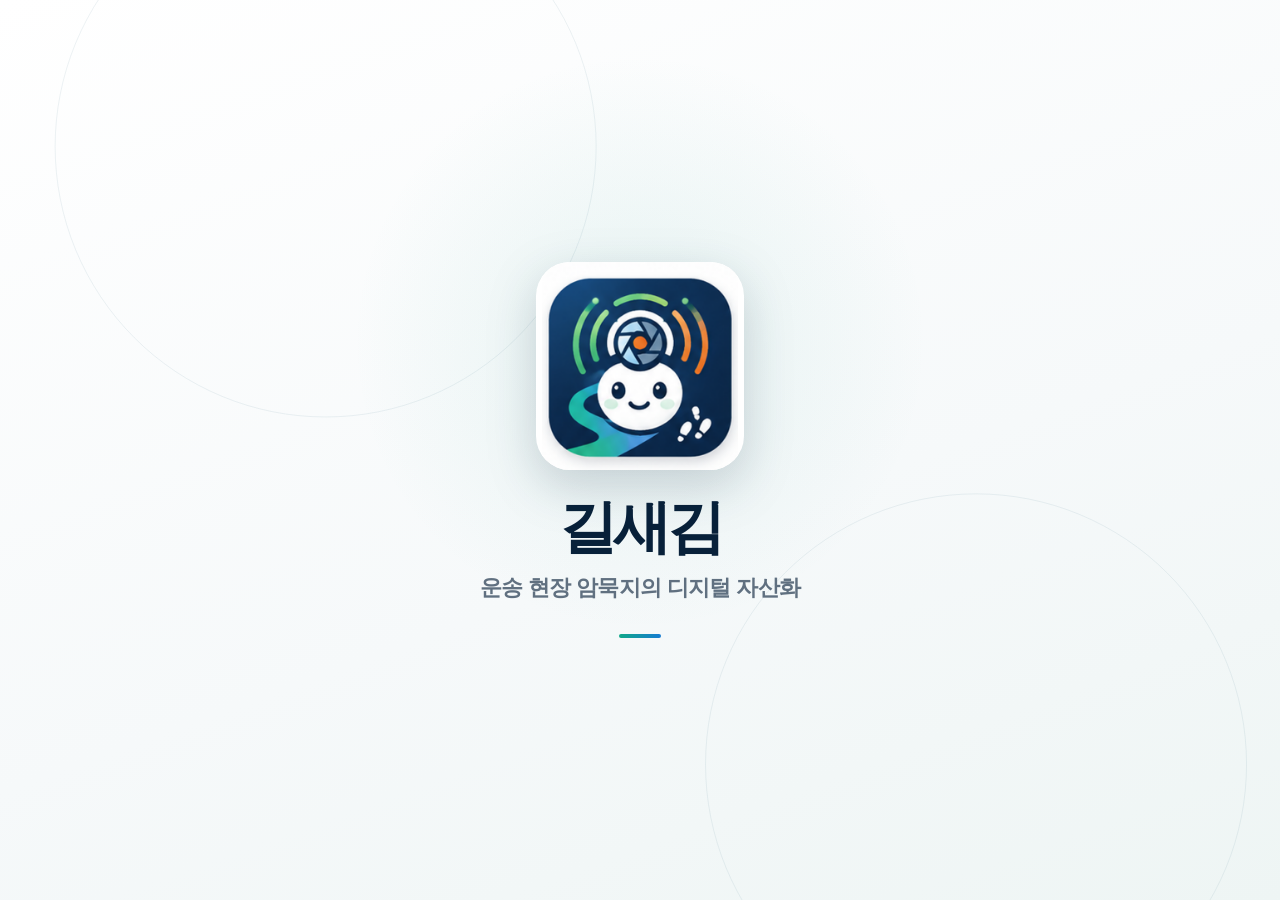
==== commit 3a690a15: "feat: finalize Gilsaegim demo and Streamlit deployment" ====
--- a/index.html
+++ b/index.html
@@ -32,8 +32,20 @@
   <link rel="stylesheet" href="css/production-refinement.css?v=20260810-stable-1">
   <link rel="stylesheet" href="css/reference-product-theme.css?v=20260810-stable-1">
   <link rel="stylesheet" href="css/navigation-overlay.css?v=20260810-stable-1">
+  <link rel="stylesheet" href="css/mascot.css?v=20260813-drive-card-fix-1">
+  <link rel="stylesheet" href="css/drive-navigation-card.css?v=20260813-kakaonavi-drive-5">
+  <link rel="stylesheet" href="css/knowledge-archive-theme.css?v=20260813-mint-archive-1">
+  <link rel="stylesheet" href="css/briefing-brand.css?v=20260813-brand-bubble-1">
 </head>
 <body>
+  <div id="launch-splash" class="launch-splash" aria-label="길새김 시작 화면" title="클릭하면 바로 시작합니다">
+    <div class="launch-splash-content">
+      <img class="launch-splash-logo" src="assets/gilsaegim-app-icon-v1.png" alt="길새김 캐릭터 지도 아이콘">
+      <h1>길새김</h1>
+      <p>운송 현장 암묵지의 디지털 자산화</p>
+      <span class="launch-splash-line" aria-hidden="true"></span>
+    </div>
+  </div>
   <svg class="icon-sprite" aria-hidden="true" focusable="false">
     <symbol id="icon-hardhat" viewBox="0 0 24 24"><path d="M5 11a7 7 0 0 1 14 0M9 11V7.7M15 11V7.7M3 11h18v3H3zM7.5 18h9"/></symbol>
     <symbol id="icon-truck" viewBox="0 0 24 24"><path d="M3 6h11v10H3zM14 10h4l3 3v3h-7zM7 19a2 2 0 1 0 0-4 2 2 0 0 0 0 4ZM18 19a2 2 0 1 0 0-4 2 2 0 0 0 0 4Z"/></symbol>
@@ -49,9 +61,9 @@
 
       <main class="screens">
         <section id="screen-role" class="screen active intro-screen">
-          <div class="intro-visual" aria-hidden="true"><span class="intro-route-label">운송 현장 지식 서비스</span><div class="intro-truck"><svg viewBox="0 0 92 58" role="img"><path d="M8 11h49v31H8z" fill="#08213a"/><path d="M57 22h16l11 12v8H57z" fill="#1178c9"/><path d="M64 26h7l7 8H64z" fill="#eaf5ff"/><rect x="3" y="39" width="84" height="5" rx="2.5" fill="#10a889"/><circle cx="23" cy="45" r="8" fill="#172330"/><circle cx="23" cy="45" r="3" fill="#fff"/><circle cx="69" cy="45" r="8" fill="#172330"/><circle cx="69" cy="45" r="3" fill="#fff"/></svg></div><span class="intro-route-dot"></span></div>
-          <div class="intro-copy"><small>현장의 판단을 기록하고 연결합니다</small><h1>길새김</h1><p>당신의 경험이 운송 현장 암묵지의<br>디지털 자산이 됩니다.</p></div>
-          <div class="role-intro"><b>어떤 역할로 시작할까요?</b><span>역할에 맞는 운행과 현장지식 화면을 제공합니다.</span></div>
+          <div class="intro-visual role-hero-visual"><img class="role-hero-art" src="assets/gilsaegim-role-hero-v1.png" alt="길새김 캐릭터와 운송 트럭"></div>
+          <div class="intro-copy"><small>운송 현장의 판단을 기록하고 연결합니다</small><h1>길새김</h1><p>당신의 경험이 운송 현장 암묵지의<br>디지털 자산이 됩니다.</p></div>
+          <div class="role-intro"><b>역할 선택</b></div>
           <div class="role-cards">
             <button data-role-start="manager"><i class="role-icon manager-icon" aria-hidden="true"><svg><use href="#icon-hardhat"></use></svg></i><div><small>01 · 현장 운영</small><b>현장관리자</b><span>배차 현황 확인과 현장 안전 관리</span></div><em>›</em></button>
             <button data-role-start="driver"><i class="role-icon blue" aria-hidden="true"><svg><use href="#icon-truck"></use></svg></i><div><small>02 · 운행 시작</small><b>운송자</b><span>운행 안내 확인과 현장 제보</span></div><em>›</em></button>
@@ -82,11 +94,11 @@
               <div class="route-row"><i class="pin red-pin"></i><div><small>도착지</small><b>서울 동부 물류센터 B동</b><span>서울특별시 성동구 물류단지로 45</span></div></div>
               <div class="arrival-row"><span id="home-yard-eta-label">A하역장 도착 예정</span><b id="home-yard-eta">14:00</b></div>
             </article>
-            <article class="service-principle"><small class="principle-label">현장 경험 제보</small><b>운송자의 판단을 기록하세요.</b><span>현장의 신호와 대응 기준이<br>다음 운행에 필요한 현장지식이 됩니다.</span></article>
             <article id="senior-call-prompt" class="senior-call-home hidden" aria-live="polite">
-              <div class="senior-call-home-head"><div class="senior-ai-brand"><i aria-hidden="true">AI</i><div><span>길새김AI 브리핑</span><small>검증된 현장지식 안내</small></div></div></div>
-              <h3>A게이트 혼잡 시<br>B게이트 경로를 추천합니다</h3>
-              <p id="senior-call-context" class="senior-call-context">검증된 현장지식을 바탕으로 AI가 경로를 자동 추천합니다.</p>
+              <div class="senior-call-home-head"><div class="senior-ai-brand"><i class="mascot-avatar" aria-hidden="true"><img src="assets/gilsaegim-ai-briefing-v2.png" alt=""></i><div><span>길새김AI 브리핑</span><small>실시간 경로 안내</small></div></div></div>
+              <div class="navi-route-summary"><div class="navi-brand-lockup"><img src="assets/gilsaegim-ai-briefing-v2.png" alt=""><div class="navi-brand-copy"><b>길새김AI 브리핑</b><small>실시간 경로 안내</small></div></div><strong><i aria-hidden="true">↗</i> 예상 7분 단축</strong></div>
+              <div class="ai-message-bubble"><h3>A게이트 혼잡 시<br>B게이트 경로를 추천합니다</h3></div><p id="senior-call-context" class="senior-call-context">축적된 현장지식을 바탕으로 지금 필요한 경로를 안내합니다.</p>
+              <div class="navi-route-footer"><span><i aria-hidden="true">●</i> B게이트 우회 경로</span><b>14:00 도착</b></div>
             </article>
             <button id="start-driving" class="primary-button dark demo-action" data-demo-label="시연">운행 시작</button>
           </div>
@@ -100,6 +112,7 @@
               <defs>
                 <pattern id="yard-grid" width="14" height="14" patternUnits="userSpaceOnUse"><path d="M0 0H14M0 0V14"/></pattern>
                 <pattern id="parking-bays" width="20" height="16" patternUnits="userSpaceOnUse"><path d="M2 1V15"/></pattern>
+                <clipPath id="mobile-mascot-clip" clipPathUnits="userSpaceOnUse"><circle r="17.5"/></clipPath>
               </defs>
               <rect class="map-canvas" width="390" height="570"/>
               <g class="map-context" aria-hidden="true">
@@ -158,11 +171,11 @@
                 <path class="tacit-alert-mark" d="M332 267v8m0 4v.1"/>
                 <g class="tacit-alert-label" transform="translate(212 286)"><rect width="142" height="34" rx="7"/><text id="tacit-alert-title" x="10" y="14">암묵지 후보 저장</text><text id="tacit-alert-detail" x="10" y="26">현장지식 검증 대기</text></g>
               </g>
-              <g id="mobile-truck" transform="translate(42 530)"><circle r="22" fill="#fff" stroke="#167bd2" stroke-width="3"/><path d="M0-14L10 11L0 7L-10 11Z" fill="#167bd2"/></g>
+              <g id="mobile-truck" transform="translate(42 530)" aria-label="길새김 현재 위치"><image href="assets/gilsaegim-navigation-pin-cutout-v2.png" x="-18" y="-22" width="36" height="44" preserveAspectRatio="xMidYMid meet"/></g>
             </svg>
             <div class="speed-card"><b id="mobile-speed">42</b><span>km/h</span></div>
             <article id="risk-card" class="risk-card collapsed">
-              <div class="risk-card-head"><div><i id="route-alert-icon" aria-hidden="true">↗</i><span><b>AI 경로 안내</b><small id="pipeline-source">실시간 경로를 준비하고 있습니다</small></span></div></div>
+              <div class="risk-card-head"><div><i id="route-alert-icon" aria-hidden="true">↗</i><span><b>길새김AI 브리핑</b><small id="pipeline-source">실시간 AI 경로를 준비하고 있습니다</small></span></div></div>
               <section class="integrated-navigation" aria-live="polite"><div class="integrated-guidance"><i id="turn-icon" aria-hidden="true">↑</i><div><small id="next-distance">620m 앞</small><strong id="field-guide-title">A게이트 통과 후 A하역장</strong><span id="field-guide-detail">동부센터 진입로</span></div></div><div class="integrated-route-meta"><span id="mobile-eta-label">A하역장 도착 예정</span><b id="mobile-eta">14:00</b><em id="eta-status">정시</em></div></section>
               <section id="route-reason" class="route-reason" aria-live="polite">
                 <span id="route-reason-label" class="route-reason-label">추천 경로</span>
@@ -183,6 +196,7 @@
         <section id="screen-ai" class="screen">
           <header class="app-header"><button data-back="drive">‹</button><h2>운행 확인</h2><span></span></header>
           <div class="screen-body ai-body">
+            <article class="service-principle pamphlet-prompt ai-report-prompt"><img class="contribution-mascot" src="assets/gilsaegim-knowledge-guide-v1.png" alt="현장 기록을 돕는 길새김 캐릭터"><small class="principle-label">현장 경험 제보</small><b>현장을 기록해주세요.</b><span>오늘의 신호와 대응이<br>다음 운행의 길잡이가 됩니다.</span></article>
             <div class="safe-banner"><i>✓</i><span><b>차량이 안전하게 정차되었습니다</b></span></div>
             <article class="ai-summary-card"><span>정차 후 운행 확인</span><h3>B게이트 방향으로 이동한 이유가 있나요?</h3><p>관찰한 신호와 조치만 간단히 남겨주세요.</p></article>
             <div class="voice-capture"><button id="voice-button">●</button><p id="voice-guide">마이크를 눌러 음성으로 답변하거나<br>아래 버튼을 선택하세요.</p></div>
@@ -198,39 +212,40 @@
           <header class="app-header"><button data-back="home">‹</button><h2>현장지식</h2><span></span></header>
           <div class="screen-body library-body">
             <section class="knowledge-library-hero">
+              <img class="knowledge-hero-mascot" src="assets/gilsaegim-ai-briefing-v2.png" alt="현장지식을 안내하는 길새김 캐릭터">
               <small>현장 암묵지 디지털 아카이브</small>
-              <h3>운송 현장 경험을 확인해보세요.</h3>
-              <p>현장에서 반복 검증된 신호와 판단기준을 찾아<br>다음 운행에 활용할 수 있습니다.</p>
-              <div><span><b>24</b> 검증 지식</span><span><b>5</b>개 카테고리</span></div>
+              <h3>베테랑 운송인의<br>경험을 확인해보세요.</h3>
+              <p>현장에서 축적된 신호와 판단기준을 찾아<br>다음 운행에 활용할 수 있습니다.</p>
+              <div><span><b>24</b> 현장지식</span><span><b>5</b>개 카테고리</span></div>
             </section>
             <label class="search knowledge-search"><span>⌕</span><input id="knowledge-search" placeholder="제목·조건·현장 신호 검색"></label>
             <div class="filter-row knowledge-category-row" aria-label="현장지식 카테고리">
               <button class="active" data-category-filter="all">전체</button><button data-category-filter="weather">날씨</button><button data-category-filter="gate">게이트</button><button data-category-filter="unloading">하역</button><button data-category-filter="safety">안전</button><button data-category-filter="route">경로</button>
             </div>
-            <div class="knowledge-shelf-head"><div><small>암묵지 디지털 자산</small><h3 id="knowledge-shelf-title">전체 현장지식</h3></div><span id="knowledge-result-count">5개</span></div>
+            <div class="knowledge-shelf-head"><div><h3 id="knowledge-shelf-title">암묵지 디지털 자산</h3></div><span id="knowledge-result-count">5개</span></div>
             <article id="approved-card" class="knowledge-card-mobile library-asset-card featured" data-knowledge-category="gate">
               <header class="asset-card-head"><span class="asset-category">게이트</span><em id="approved-status">검증된 현장지식</em><time id="approved-date">2026.08.05</time></header>
-              <h3 id="approved-title">A게이트 혼잡 시 B게이트 운영 여부 확인</h3><p id="approved-description">차량 간격과 도크 준비 표시가 함께 지연되면 B게이트 운영 여부를 먼저 확인합니다.</p><div id="approved-tags"><span>#A게이트</span><span>#냉장5톤</span><span>#저녁시간</span></div><small id="approved-condition">적용: 같은 게이트·차량 조건 · 30일 후 재검토</small>
+              <h3 id="approved-title">A게이트 혼잡 시 B게이트 운영 여부 확인</h3><p id="approved-description">차량 간격과 도크 준비 표시가 함께 지연되면 B게이트 운영 여부를 먼저 확인합니다.</p><div id="approved-tags"><span>#A게이트</span><span>#냉장5톤</span><span>#저녁시간</span></div>
             </article>
             <article id="candidate-card" class="knowledge-card-mobile library-asset-card candidate hidden" data-knowledge-category="gate">
               <header class="asset-card-head"><span class="asset-category">게이트</span><em id="candidate-status">현장지식 후보 · 검증 대기</em><time id="candidate-date">방금 전</time></header>
-              <h3 id="candidate-title">운송자 현장 판단</h3><p id="candidate-description">위치·시간·현장 상황·판단 기준이 함께 저장되었습니다.</p><div id="candidate-tags"><span>#암묵지</span><span>#운송자기록</span></div><small id="candidate-condition">관리자 검증 후 조건에 맞는 다음 운행에 제공됩니다.</small>
+              <h3 id="candidate-title">운송자 현장 판단</h3><p id="candidate-description">위치·시간·현장 상황·판단 기준이 함께 저장되었습니다.</p><div id="candidate-tags"><span>#암묵지</span><span>#운송자기록</span></div>
             </article>
             <article class="knowledge-card-mobile library-asset-card weather-card" data-knowledge-category="weather">
               <header class="asset-card-head"><span class="asset-category">날씨</span><em>현장확인 완료</em><time>2026.07.24</time></header>
-              <h3>폭우 시 C센터 적재장 진입 기준</h3><p>배수로 물이 노란 표시선을 넘으면 적재장으로 바로 진입하지 않고, 지붕 대기구역의 빈 공간을 먼저 확인합니다.</p><div><span>#폭우</span><span>#배수로</span><span>#적재대기</span></div><small>적용: 강수량 20mm 이상 · C센터 · 대형 화물차</small>
+              <h3>폭우 시 C센터 적재장 진입 기준</h3><p>배수로 물이 노란 표시선을 넘으면 적재장으로 바로 진입하지 않고, 지붕 대기구역의 빈 공간을 먼저 확인합니다.</p><div><span>#폭우</span><span>#배수로</span><span>#적재대기</span></div>
             </article>
             <article class="knowledge-card-mobile library-asset-card unloading-card" data-knowledge-category="unloading">
               <header class="asset-card-head"><span class="asset-category">하역</span><em>검증 완료</em><time>2026.07.18</time></header>
-              <h3>B동 도크 호출 전 대기 위치</h3><p>호출등이 두 번 점멸하기 전에는 도크로 붙지 않고, B1 대기선 안쪽에서 후진 공간을 비워둡니다.</p><div><span>#B동</span><span>#도크호출</span><span>#대기선</span></div><small>적용: B동 1~4번 도크 · 냉동·냉장 차량</small>
+              <h3>B동 도크 호출 전 대기 위치</h3><p>호출등이 두 번 점멸하기 전에는 도크로 붙지 않고, B1 대기선 안쪽에서 후진 공간을 비워둡니다.</p><div><span>#B동</span><span>#도크호출</span><span>#대기선</span></div>
             </article>
             <article class="knowledge-card-mobile library-asset-card safety-card" data-knowledge-category="safety">
               <header class="asset-card-head"><span class="asset-category">안전</span><em>안전 검증</em><time>2026.07.11</time></header>
-              <h3>야간 도크 후진 시 유도원 확인 기준</h3><p>왼쪽 미러에서 유도원의 형광 조끼가 보이지 않으면 즉시 정차하고, 수신호가 다시 확인된 뒤 후진합니다.</p><div><span>#야간</span><span>#후진</span><span>#유도원</span></div><small>적용: 조도 낮음 · 도크 후진 · 유도원 배치 현장</small>
+              <h3>야간 도크 후진 시 유도원 확인 기준</h3><p>왼쪽 미러에서 유도원의 형광 조끼가 보이지 않으면 즉시 정차하고, 수신호가 다시 확인된 뒤 후진합니다.</p><div><span>#야간</span><span>#후진</span><span>#유도원</span></div>
             </article>
             <article class="knowledge-card-mobile library-asset-card route-card" data-knowledge-category="route">
               <header class="asset-card-head"><span class="asset-category">경로</span><em>최근 검증</em><time>2026.07.03</time></header>
-              <h3>서부 진입로 공사 구간 합류 기준</h3><p>노란 차로 도색이 끊기는 지점보다 먼저 2차로로 진입해야 회전 차량과의 교차를 피할 수 있습니다.</p><div><span>#공사구간</span><span>#차로합류</span><span>#서부진입로</span></div><small>적용: 평일 09:00~18:00 · 공사 종료 시 재검토</small>
+              <h3>서부 진입로 공사 구간 합류 기준</h3><p>노란 차로 도색이 끊기는 지점보다 먼저 2차로로 진입해야 회전 차량과의 교차를 피할 수 있습니다.</p><div><span>#공사구간</span><span>#차로합류</span><span>#서부진입로</span></div>
             </article>
           </div>
           <nav class="bottom-nav" aria-label="주요 메뉴"><button data-screen-link="drive"><i aria-hidden="true"><svg><use href="#icon-route"></use></svg></i><span>운행</span></button><button class="active" data-screen-link="library"><i aria-hidden="true"><svg><use href="#icon-knowledge"></use></svg></i><span>현장지식</span></button><button data-screen-link="report"><i aria-hidden="true"><svg><use href="#icon-report"></use></svg></i><span>제보</span></button></nav>
@@ -240,7 +255,7 @@
           <header class="app-header"><button data-back="drive">‹</button><h2>현장 제보</h2><span></span></header>
           <div class="screen-body report-body">
             <div id="report-form-content">
-            <p class="report-intro"><b>운송자의 판단을 기록하세요.</b><span>현장의 신호와 대응 기준이<br>다음 운행에 필요한 현장지식이 됩니다.</span></p>
+            <p class="report-intro pamphlet-prompt"><img class="contribution-mascot" src="assets/gilsaegim-knowledge-guide-v1.png" alt="현장 기록을 돕는 길새김 캐릭터"><b>현장을 기록해주세요.</b><span>오늘의 신호와 대응이<br>다음 운행의 길잡이가 됩니다.</span></p>
             <div class="report-types"><button class="report-type" data-report-type="current">현장 상황</button><button class="report-type active" data-report-type="knowledge">암묵지 기록</button><button class="report-type" data-report-type="near-miss">사고</button></div>
             <label class="field-label report-facts">현장 상황 기록<textarea id="report-text" placeholder="현장 상황을 사실 중심으로 설명해주세요.">A게이트 도크 신호가 계속 적색이고 대기 차량이 늘었습니다. 현장 안내원의 수신호에 따라 B게이트가 비어 있는 것을 확인해 이동했습니다.</textarea></label>
             <label class="field-label tacit-field">운송자의 판단 기준 <small>무엇을 보고, 어떻게 판단했는지 남겨주세요.<br>당신의 기록이 암묵지의 핵심입니다.</small><textarea id="report-tacit-text" placeholder="예: 도크 신호가 2분 이상 적색이면 B게이트 운영 여부부터 확인합니다.">교대시간에는 A게이트 도크 신호가 멈춘 뒤 차량 간격이 길어집니다. 이때는 B게이트 운영 여부를 먼저 확인하는 판단 기준입니다.</textarea></label>
@@ -280,6 +295,21 @@
 
   <div id="toast" class="toast"></div>
   <script src="js/data.js?v=20260810-stable-1"></script><script src="js/ai-engine.js?v=20260810-stable-1"></script><script src="js/app.js?v=20260810-stable-1"></script>
+  <script>
+    (() => {
+      const splash = document.getElementById("launch-splash");
+      if (!splash) return;
+      let closed = false;
+      const closeSplash = () => {
+        if (closed) return;
+        closed = true;
+        splash.classList.add("is-leaving");
+        window.setTimeout(() => splash.remove(), 520);
+      };
+      splash.addEventListener("click", closeSplash);
+      window.setTimeout(closeSplash, 2700);
+    })();
+  </script>
 </body>
 </html>
 
--- a/css/reference-product-theme.css
+++ b/css/reference-product-theme.css
@@ -15,8 +15,8 @@
   --product-red: #d95b5b;
   --product-red-deep: #b8323a;
   --product-red-soft: #fff0f1;
-  --product-purple: #6b5bb3;
-  --product-purple-soft: #f3f0fb;
+  --product-purple: #8a5a2b;
+  --product-purple-soft: #f7efe6;
   --product-demo: #9a6126;
   --product-demo-deep: #7d4c1d;
   --product-demo-soft: #fff4e7;
--- a/css/mascot.css
+++ b/css/mascot.css
@@ -0,0 +1,1859 @@
+/* Branded launch screen: reuse the supplied artwork without viewport-dependent cropping. */
+.launch-splash {
+  position: fixed;
+  inset: 0;
+  z-index: 100000;
+  display: grid;
+  place-items: center;
+  overflow: hidden;
+  padding: 28px;
+  background:
+    radial-gradient(circle at 50% 38%, rgba(38, 160, 145, 0.09), transparent 34%),
+    linear-gradient(160deg, #ffffff 0%, #f6f9fa 58%, #eef5f4 100%);
+  cursor: pointer;
+  opacity: 1;
+  visibility: visible;
+  transition: opacity 480ms ease, visibility 480ms ease;
+}
+
+.launch-splash::before,
+.launch-splash::after {
+  content: "";
+  position: absolute;
+  width: min(48vw, 540px);
+  height: min(48vw, 540px);
+  border: 1px solid rgba(35, 91, 112, 0.08);
+  border-radius: 50%;
+}
+
+.launch-splash::before { transform: translate(-58%, -56%); }
+.launch-splash::after { transform: translate(62%, 58%); }
+
+.launch-splash-content {
+  position: relative;
+  z-index: 1;
+  display: flex;
+  width: min(100%, 430px);
+  flex-direction: column;
+  align-items: center;
+  text-align: center;
+}
+
+.launch-splash-logo {
+  display: block;
+  width: clamp(154px, 22vw, 208px);
+  height: clamp(154px, 22vw, 208px);
+  overflow: hidden;
+  border-radius: 34px;
+  object-fit: contain;
+  object-position: center;
+  background: #ffffff;
+  filter: drop-shadow(0 16px 24px rgba(8, 33, 58, 0.18));
+  user-select: none;
+  -webkit-user-drag: none;
+}
+
+.launch-splash-content h1 {
+  margin: 28px 0 8px;
+  color: #08213a;
+  font-size: clamp(42px, 7vw, 58px);
+  font-weight: 900;
+  line-height: 1;
+  letter-spacing: -0.07em;
+}
+
+.launch-splash-content p {
+  margin: 8px 0 0;
+  color: #607080;
+  font-size: clamp(16px, 2.6vw, 22px);
+  font-weight: 600;
+  line-height: 1.45;
+  letter-spacing: -0.03em;
+  word-break: keep-all;
+}
+
+.launch-splash-line {
+  width: 42px;
+  height: 4px;
+  margin-top: 30px;
+  border-radius: 999px;
+  background: linear-gradient(90deg, #10a889, #167bd2);
+}
+
+.launch-splash.is-leaving {
+  opacity: 0;
+  visibility: hidden;
+  pointer-events: none;
+}
+
+@media (prefers-reduced-motion: reduce) {
+  .launch-splash { transition-duration: 1ms; }
+}
+
+@media (max-width: 480px) {
+  .launch-splash { padding: 20px; }
+  .launch-splash-logo { border-radius: 28px; }
+  .launch-splash-content h1 { margin-top: 24px; }
+}
+
+/* Character trial: onboarding mascot and AI briefing avatar. */
+#screen-role .intro-visual.role-hero-visual {
+  display: block !important;
+  min-height: 150px !important;
+  height: 150px !important;
+  padding: 0 !important;
+  overflow: hidden !important;
+  border: 1px solid #dcebe6 !important;
+  border-radius: 16px !important;
+  background: #ffffff !important;
+  box-shadow: 0 7px 18px rgba(26, 79, 71, 0.08) !important;
+}
+
+#screen-role .intro-visual.role-hero-visual::before,
+#screen-role .intro-visual.role-hero-visual::after {
+  display: none !important;
+}
+
+#screen-role .role-hero-art {
+  display: block;
+  width: 100%;
+  height: 100%;
+  object-fit: contain;
+  object-position: center;
+  background: #ffffff;
+}
+
+#screen-role .intro-copy > small {
+  font-size: 14px !important;
+  line-height: 1.45 !important;
+  letter-spacing: -0.025em !important;
+}
+
+#screen-role .intro-copy p {
+  font-size: 19px !important;
+  line-height: 1.42 !important;
+}
+
+#screen-role .role-intro {
+  gap: 0 !important;
+  margin-top: 24px !important;
+}
+
+#screen-role .role-intro b {
+  font-size: 18px !important;
+  line-height: 1.35 !important;
+}
+
+#screen-role .role-cards {
+  gap: 11px !important;
+  margin-top: 13px !important;
+}
+
+#screen-role .role-cards button {
+  min-height: 84px !important;
+  border: 2px solid #bdd6ce !important;
+  box-shadow: 0 6px 15px rgba(25, 74, 65, 0.10) !important;
+}
+
+#screen-role .role-cards button:nth-child(2) {
+  border-color: #acd0e2 !important;
+  box-shadow: 0 6px 15px rgba(36, 111, 152, 0.11) !important;
+}
+
+#screen-role .intro-mascot {
+  position: absolute;
+  z-index: 2;
+  left: 24px;
+  bottom: 7px;
+  width: 64px;
+  height: auto;
+  pointer-events: none;
+  user-select: none;
+  filter: drop-shadow(0 7px 8px rgba(20, 55, 70, 0.14));
+}
+
+@media (max-width: 430px) {
+  #screen-role .intro-mascot {
+    left: 20px;
+    width: 60px;
+  }
+}
+
+@media (prefers-reduced-motion: no-preference) {
+  #screen-role.active .intro-mascot {
+    animation: mascot-arrive 420ms ease-out both;
+  }
+}
+
+@keyframes mascot-arrive {
+  from { opacity: 0; transform: translateY(8px); }
+  to { opacity: 1; transform: translateY(0); }
+}
+
+#senior-call-prompt .senior-ai-brand i.mascot-avatar {
+  display: flex !important;
+  align-items: center !important;
+  justify-content: center !important;
+  flex: 0 0 48px !important;
+  width: 48px !important;
+  height: 48px !important;
+  padding: 0 !important;
+  overflow: hidden !important;
+  border: 2px solid #d6ebe3 !important;
+  border-radius: 14px !important;
+  background: #eaf4f0 !important;
+  box-shadow: 0 3px 8px rgba(8, 33, 58, 0.14) !important;
+}
+
+#senior-call-prompt .senior-ai-brand i.mascot-avatar img {
+  display: block;
+  width: 100%;
+  height: 100%;
+  object-fit: cover;
+  object-position: center;
+}
+
+#screen-library .knowledge-library-hero {
+  position: relative !important;
+  overflow: hidden !important;
+  min-height: 164px !important;
+  padding: 17px 110px 15px 17px !important;
+  border: 1px solid #cfe3dc !important;
+  border-top: 4px solid #277d69 !important;
+  border-radius: 14px !important;
+  background:
+    radial-gradient(circle at 88% 26%, rgba(117, 208, 171, 0.22), transparent 31%),
+    linear-gradient(145deg, #f3fbf7 0%, #ffffff 72%) !important;
+  box-shadow: 0 7px 18px rgba(28, 79, 67, 0.09) !important;
+}
+
+#screen-library .knowledge-library-hero .knowledge-hero-mascot {
+  position: absolute;
+  z-index: 1;
+  top: 18px;
+  right: 14px;
+  display: block;
+  width: 88px;
+  height: 88px;
+  object-fit: cover;
+  object-position: center;
+  border: 0;
+  border-radius: 22px;
+  background: transparent;
+  box-shadow: 0 4px 10px rgba(34, 94, 77, 0.08);
+}
+
+#screen-library .knowledge-library-hero > small,
+#screen-library .knowledge-library-hero > h3,
+#screen-library .knowledge-library-hero > p,
+#screen-library .knowledge-library-hero > div {
+  position: relative;
+  z-index: 2;
+}
+
+#screen-library .knowledge-library-hero > small {
+  color: #277d69 !important;
+  font-size: 13px !important;
+  letter-spacing: 0.02em !important;
+}
+
+#screen-library .knowledge-library-hero > h3 {
+  margin: 6px 0 6px !important;
+  color: #19364a !important;
+  font-size: 19px !important;
+  line-height: 1.4 !important;
+}
+
+#screen-library .knowledge-library-hero > p {
+  margin: 0 !important;
+  color: #5f7474 !important;
+  font-size: 12px !important;
+  line-height: 1.55 !important;
+}
+
+#screen-library .knowledge-library-hero > div {
+  gap: 12px !important;
+  margin-top: 12px !important;
+  padding-top: 9px !important;
+  border-top: 1px solid #dcebe5 !important;
+}
+
+#screen-library .knowledge-library-hero > div span {
+  color: #6b7e7e !important;
+  font-size: 10.5px !important;
+}
+
+#screen-library .knowledge-library-hero > div b {
+  color: #246b5b !important;
+  font-size: 15px !important;
+}
+
+#screen-library .knowledge-shelf-head h3 {
+  color: #111820 !important;
+  font-size: 18px !important;
+  font-weight: 900 !important;
+  line-height: 1.35 !important;
+}
+
+#screen-library .asset-card-head em {
+  display: none !important;
+}
+
+/* Knowledge cards: keep the title, explanation, and tags in a balanced compact layout. */
+#screen-library .knowledge-card-mobile {
+  min-height: 0 !important;
+  padding: 14px 15px 15px !important;
+  row-gap: 0 !important;
+}
+
+#screen-library .knowledge-card-mobile .asset-card-head {
+  margin-bottom: 7px !important;
+}
+
+#screen-library .knowledge-card-mobile > h3 {
+  margin: 3px 0 6px !important;
+  font-size: 16px !important;
+  line-height: 1.38 !important;
+}
+
+#screen-library .knowledge-card-mobile > p {
+  margin: 0 !important;
+  font-size: 12.5px !important;
+  line-height: 1.52 !important;
+}
+
+#screen-library .knowledge-card-mobile > div {
+  display: flex !important;
+  flex-wrap: wrap !important;
+  gap: 5px !important;
+  margin-top: 11px !important;
+}
+
+#screen-library .knowledge-card-mobile > div span {
+  padding: 3px 6px !important;
+  font-size: 10.5px !important;
+  line-height: 1.25 !important;
+}
+
+/* Shared contribution prompt: integrate the support mascot into both charcoal boards. */
+.home-body .service-principle,
+#screen-report .report-body .report-intro {
+  position: relative !important;
+  min-height: 116px !important;
+  padding: 18px 106px 17px 17px !important;
+  overflow: hidden !important;
+}
+
+.home-body .service-principle .contribution-mascot,
+#screen-report .report-body .report-intro .contribution-mascot {
+  position: absolute;
+  z-index: 1;
+  top: 16px;
+  right: 15px;
+  display: block;
+  width: 78px;
+  height: 78px;
+  object-fit: cover;
+  object-position: center;
+  border: 1px solid rgba(225, 244, 237, 0.62);
+  border-radius: 19px;
+  background: #eaf7f1;
+  box-shadow: 0 6px 14px rgba(8, 24, 31, 0.22);
+}
+
+.home-body .service-principle > b,
+.home-body .service-principle > span,
+#screen-report .report-body .report-intro > b,
+#screen-report .report-body .report-intro > span {
+  position: relative;
+  z-index: 2;
+}
+
+/* Folded pamphlet treatment shared by the driving and reporting prompts. */
+.home-body .service-principle.pamphlet-prompt,
+#screen-report .report-body .report-intro.pamphlet-prompt {
+  margin-bottom: 14px !important;
+  border: 1px solid #c8ddd5 !important;
+  border-left: 5px solid #277d69 !important;
+  border-top: 1px solid #c8ddd5 !important;
+  border-radius: 5px 14px 14px 5px !important;
+  background:
+    linear-gradient(90deg, rgba(39, 125, 105, 0.045) 0 1px, transparent 1px 8px),
+    linear-gradient(145deg, #fffdf7 0%, #f8f5e9 67%, #eef8f3 100%) !important;
+  box-shadow:
+    inset -1px 0 rgba(255, 255, 255, 0.7),
+    0 7px 15px rgba(55, 78, 70, 0.12) !important;
+  overflow: hidden !important;
+}
+
+.home-body .service-principle.pamphlet-prompt::before,
+#screen-report .report-body .report-intro.pamphlet-prompt::before {
+  content: "" !important;
+  position: absolute !important;
+  z-index: 0 !important;
+  top: 0 !important;
+  right: 101px !important;
+  bottom: 0 !important;
+  left: auto !important;
+  display: block !important;
+  width: 1px !important;
+  height: auto !important;
+  margin: 0 !important;
+  border: 0 !important;
+  border-radius: 0 !important;
+  background: linear-gradient(180deg, transparent, #d6dfd8 18%, #d6dfd8 82%, transparent) !important;
+  box-shadow: 4px 0 8px rgba(64, 83, 76, 0.07) !important;
+  transform: none !important;
+}
+
+.home-body .service-principle.pamphlet-prompt::after,
+#screen-report .report-body .report-intro.pamphlet-prompt::after {
+  content: "" !important;
+  position: absolute !important;
+  z-index: 3 !important;
+  top: 0 !important;
+  right: 0 !important;
+  bottom: auto !important;
+  left: auto !important;
+  display: block !important;
+  width: 25px !important;
+  height: 25px !important;
+  padding: 0 !important;
+  border: 0 !important;
+  border-radius: 0 12px 0 4px !important;
+  background: linear-gradient(225deg, #d9eee5 0 49%, #b9d5ca 50% 53%, #f6f2e7 54%) !important;
+  color: transparent !important;
+  box-shadow: -2px 2px 4px rgba(51, 76, 66, 0.08) !important;
+  transform: none !important;
+}
+
+.home-body .service-principle.pamphlet-prompt > b,
+#screen-report .report-body .report-intro.pamphlet-prompt > b {
+  color: #19364a !important;
+}
+
+.home-body .service-principle.pamphlet-prompt > span,
+#screen-report .report-body .report-intro.pamphlet-prompt > span {
+  color: #60746f !important;
+}
+
+.home-body .service-principle.pamphlet-prompt .contribution-mascot,
+#screen-report .report-body .report-intro.pamphlet-prompt .contribution-mascot {
+  top: 17px;
+  right: 14px;
+  width: 74px;
+  height: 74px;
+  border: 0;
+  border-radius: 17px;
+  background: transparent;
+  box-shadow: none;
+}
+
+/* Reuse the field-recording pamphlet in the 운행 확인 step. */
+#screen-ai .ai-report-prompt {
+  position: relative !important;
+  min-height: 116px !important;
+  margin: 14px 0 2px !important;
+  padding: 18px 106px 17px 17px !important;
+  border: 1px solid #c8ddd5 !important;
+  border-left: 5px solid #277d69 !important;
+  border-radius: 5px 14px 14px 5px !important;
+  background:
+    linear-gradient(90deg, rgba(39, 125, 105, 0.045) 0 1px, transparent 1px 8px),
+    linear-gradient(145deg, #fffdf7 0%, #f8f5e9 67%, #eef8f3 100%) !important;
+  box-shadow:
+    inset -1px 0 rgba(255, 255, 255, 0.7),
+    0 7px 15px rgba(55, 78, 70, 0.12) !important;
+  overflow: hidden !important;
+}
+
+#screen-ai .ai-report-prompt::before {
+  content: "" !important;
+  position: absolute !important;
+  z-index: 0 !important;
+  top: 0 !important;
+  right: 101px !important;
+  bottom: 0 !important;
+  width: 1px !important;
+  background: linear-gradient(180deg, transparent, #d6dfd8 18%, #d6dfd8 82%, transparent) !important;
+  box-shadow: 4px 0 8px rgba(64, 83, 76, 0.07) !important;
+}
+
+#screen-ai .ai-report-prompt::after {
+  content: "" !important;
+  position: absolute !important;
+  z-index: 3 !important;
+  top: 0 !important;
+  right: 0 !important;
+  width: 25px !important;
+  height: 25px !important;
+  border: 0 !important;
+  border-radius: 0 12px 0 4px !important;
+  background: linear-gradient(225deg, #d9eee5 0 49%, #b9d5ca 50% 53%, #f6f2e7 54%) !important;
+  box-shadow: -2px 2px 4px rgba(51, 76, 66, 0.08) !important;
+}
+
+#screen-ai .ai-report-prompt .principle-label {
+  display: none !important;
+}
+
+#screen-ai .ai-report-prompt > b,
+#screen-ai .ai-report-prompt > span {
+  position: relative !important;
+  z-index: 2 !important;
+  display: block !important;
+}
+
+#screen-ai .ai-report-prompt > b {
+  color: #19364a !important;
+  font-size: 16px !important;
+  line-height: 1.4 !important;
+}
+
+#screen-ai .ai-report-prompt > span {
+  margin-top: 5px !important;
+  color: #60746f !important;
+  font-size: 13.5px !important;
+  line-height: 1.55 !important;
+}
+
+#screen-ai .ai-report-prompt .contribution-mascot {
+  position: absolute !important;
+  z-index: 1 !important;
+  top: 17px !important;
+  right: 14px !important;
+  display: block !important;
+  width: 74px !important;
+  height: 74px !important;
+  object-fit: cover !important;
+  object-position: center !important;
+  border: 0 !important;
+  border-radius: 17px !important;
+  background: transparent !important;
+  box-shadow: none !important;
+}
+
+/* Signature feature card: RootWhisper's tacit-knowledge-to-guidance concept. */
+#senior-call-prompt.ai-idea-showcase {
+  position: relative !important;
+  margin-top: 14px !important;
+  padding: 15px !important;
+  overflow: hidden !important;
+  border: 1px solid rgba(102, 229, 193, 0.38) !important;
+  border-top: 5px solid #74e0b8 !important;
+  border-radius: 16px !important;
+  background:
+    radial-gradient(circle at 92% 12%, rgba(55, 195, 177, 0.26), transparent 31%),
+    linear-gradient(145deg, #0c2e40 0%, #123d4a 58%, #176052 130%) !important;
+  box-shadow: 0 13px 28px rgba(8, 36, 49, 0.27) !important;
+}
+
+#senior-call-prompt.ai-idea-showcase::before {
+  content: "" !important;
+  position: absolute;
+  right: -30px;
+  bottom: -54px;
+  display: block !important;
+  width: 145px;
+  height: 145px;
+  border: 1px solid rgba(116, 224, 184, 0.18);
+  border-radius: 50%;
+  box-shadow: 0 0 0 19px rgba(116, 224, 184, 0.055), 0 0 0 42px rgba(116, 224, 184, 0.03);
+  pointer-events: none;
+}
+
+#senior-call-prompt.ai-idea-showcase::after {
+  content: "" !important;
+  position: absolute;
+  top: 60px;
+  right: 18px;
+  display: block !important;
+  width: 52px;
+  height: 1px;
+  background: linear-gradient(90deg, transparent, rgba(132, 231, 200, 0.42));
+  transform: rotate(-28deg);
+  pointer-events: none;
+}
+
+#senior-call-prompt .ai-idea-kicker {
+  position: relative;
+  z-index: 2;
+  display: flex;
+  align-items: center;
+  gap: 6px;
+  margin-bottom: 12px;
+}
+
+#senior-call-prompt .ai-idea-kicker > span {
+  width: 8px;
+  height: 8px;
+  flex: 0 0 8px;
+  border-radius: 50%;
+  background: #74e0b8;
+  box-shadow: 0 0 0 4px rgba(116, 224, 184, 0.13), 0 0 12px rgba(116, 224, 184, 0.65);
+}
+
+#senior-call-prompt .ai-idea-kicker b {
+  color: #bdf5df !important;
+  font-size: 10.5px !important;
+  font-weight: 900 !important;
+  letter-spacing: 0.025em !important;
+}
+
+#senior-call-prompt .ai-idea-kicker em {
+  margin-left: auto;
+  padding: 4px 7px;
+  border: 1px solid rgba(189, 245, 223, 0.25);
+  border-radius: 999px;
+  background: rgba(189, 245, 223, 0.09);
+  color: #d8f8ec !important;
+  font-size: 9.5px !important;
+  font-style: normal;
+  font-weight: 800;
+}
+
+#senior-call-prompt.ai-idea-showcase .senior-call-home-head {
+  position: relative;
+  z-index: 2;
+}
+
+#senior-call-prompt.ai-idea-showcase .senior-ai-brand {
+  gap: 10px;
+}
+
+#senior-call-prompt.ai-idea-showcase .senior-ai-brand i.mascot-avatar {
+  flex-basis: 54px !important;
+  width: 54px !important;
+  height: 54px !important;
+  border: 2px solid rgba(203, 248, 231, 0.75) !important;
+  border-radius: 16px !important;
+  background: #eaf7f1 !important;
+  box-shadow: 0 7px 16px rgba(3, 22, 31, 0.28) !important;
+}
+
+#senior-call-prompt.ai-idea-showcase .senior-ai-brand span {
+  min-height: 0 !important;
+  padding: 0 !important;
+  border: 0 !important;
+  background: transparent !important;
+  color: #ffffff !important;
+  font-size: 18px !important;
+  line-height: 1.2 !important;
+  letter-spacing: -0.045em !important;
+}
+
+#senior-call-prompt.ai-idea-showcase .senior-ai-brand small {
+  margin-top: 4px !important;
+  color: rgba(219, 243, 237, 0.72) !important;
+  font-size: 10.5px !important;
+  font-weight: 700 !important;
+}
+
+#senior-call-prompt.ai-idea-showcase > h3 {
+  position: relative;
+  z-index: 2;
+  margin: 14px 0 11px !important;
+  color: #ffffff !important;
+  font-size: 20px !important;
+  font-weight: 900 !important;
+  line-height: 1.38 !important;
+  letter-spacing: -0.055em !important;
+}
+
+#senior-call-prompt .ai-idea-flow {
+  position: relative;
+  z-index: 2;
+  display: grid;
+  grid-template-columns: 1fr 14px 1fr 14px 1fr;
+  align-items: center;
+  gap: 3px;
+  padding: 9px;
+  border: 1px solid rgba(190, 238, 223, 0.16);
+  border-radius: 11px;
+  background: rgba(255, 255, 255, 0.07);
+}
+
+#senior-call-prompt .ai-idea-flow span {
+  display: flex;
+  min-width: 0;
+  flex-direction: column;
+  align-items: center;
+  gap: 3px;
+  color: #e9f8f4 !important;
+  font-size: 9.5px !important;
+  font-weight: 800 !important;
+  white-space: nowrap;
+}
+
+#senior-call-prompt .ai-idea-flow b {
+  color: #74e0b8 !important;
+  font-size: 9px !important;
+  letter-spacing: 0.06em;
+}
+
+#senior-call-prompt .ai-idea-flow i {
+  color: rgba(174, 237, 216, 0.58);
+  font-size: 11px;
+  font-style: normal;
+  text-align: center;
+}
+
+#senior-call-prompt.ai-idea-showcase .senior-call-context {
+  position: relative;
+  z-index: 2;
+  margin: 10px 1px 0 !important;
+  color: rgba(221, 242, 237, 0.76) !important;
+  font-size: 10.5px !important;
+  font-weight: 650 !important;
+  line-height: 1.5 !important;
+}
+
+/* Restored briefing card: familiar layout with a stronger signature outline. */
+#senior-call-prompt.senior-call-home {
+  position: relative !important;
+  margin-top: 10px !important;
+  padding: 14px !important;
+  overflow: hidden !important;
+  border: 2px solid #62bda7 !important;
+  border-top: 5px solid #167bd2 !important;
+  border-radius: 12px !important;
+  background: linear-gradient(135deg, #f1f8ff 0%, #ffffff 56%, #f0fbf6 100%) !important;
+  box-shadow: 0 0 0 3px rgba(22, 123, 210, 0.10), 0 8px 18px rgba(30, 103, 124, 0.14) !important;
+}
+
+#senior-call-prompt.senior-call-home::before {
+  content: "" !important;
+  position: absolute !important;
+  inset: 8px !important;
+  z-index: 0 !important;
+  display: block !important;
+  border: 1px solid rgba(98, 189, 167, 0.28) !important;
+  border-radius: 7px !important;
+  pointer-events: none !important;
+}
+
+#senior-call-prompt.senior-call-home::after {
+  content: "AI 현장 추천" !important;
+  position: absolute !important;
+  top: 12px !important;
+  right: 13px !important;
+  z-index: 3 !important;
+  display: block !important;
+  padding: 4px 7px !important;
+  border: 1px solid #b7dfd3 !important;
+  border-radius: 999px !important;
+  background: #e6f6f0 !important;
+  color: #217b68 !important;
+  font-size: 9px !important;
+  font-weight: 900 !important;
+  letter-spacing: 0.02em !important;
+  pointer-events: none !important;
+}
+
+#senior-call-prompt.senior-call-home .senior-call-home-head,
+#senior-call-prompt.senior-call-home h3,
+#senior-call-prompt.senior-call-home .senior-call-context {
+  position: relative !important;
+  z-index: 2 !important;
+}
+
+#senior-call-prompt.senior-call-home .senior-call-home-head {
+  padding-right: 92px !important;
+}
+
+#senior-call-prompt.senior-call-home .senior-ai-brand {
+  gap: 9px !important;
+}
+
+#senior-call-prompt.senior-call-home .senior-ai-brand i.mascot-avatar {
+  width: 48px !important;
+  height: 48px !important;
+  flex: 0 0 48px !important;
+  border: 3px solid #ffffff !important;
+  border-radius: 14px !important;
+  background: #eaf4f0 !important;
+  box-shadow: 0 0 0 2px #52ae97, 0 5px 10px rgba(8, 33, 58, 0.16) !important;
+}
+
+#senior-call-prompt.senior-call-home .senior-ai-brand span {
+  color: #146e9c !important;
+  font-size: 15px !important;
+  font-weight: 900 !important;
+}
+
+#senior-call-prompt.senior-call-home .senior-ai-brand small {
+  color: #638a7f !important;
+  font-size: 10.5px !important;
+}
+
+#senior-call-prompt.senior-call-home h3 {
+  margin: 13px 0 8px !important;
+  color: #19364a !important;
+  font-size: 18px !important;
+  font-weight: 900 !important;
+  line-height: 1.42 !important;
+}
+
+#senior-call-prompt.senior-call-home .senior-call-context {
+  margin: 0 !important;
+  color: #55746c !important;
+  font-size: 11.5px !important;
+  font-weight: 700 !important;
+  line-height: 1.45 !important;
+}
+
+/* Simple white briefing card: one border, one soft accent, no extra labels. */
+#senior-call-prompt.senior-call-home {
+  margin-top: 10px !important;
+  padding: 14px !important;
+  border: 1px solid #d4e4e7 !important;
+  border-radius: 12px !important;
+  background: linear-gradient(145deg, #eaf5fb 0%, #ffffff 52%, #eef9f4 100%) !important;
+  box-shadow: 0 7px 16px rgba(31, 88, 83, 0.10) !important;
+}
+
+#senior-call-prompt.senior-call-home::before,
+#senior-call-prompt.senior-call-home::after {
+  content: none !important;
+  display: none !important;
+}
+
+#senior-call-prompt.senior-call-home .senior-call-home-head {
+  padding-right: 0 !important;
+}
+
+#senior-call-prompt.senior-call-home .senior-ai-brand i.mascot-avatar {
+  width: 48px !important;
+  height: 48px !important;
+  flex: 0 0 48px !important;
+  border: 2px solid #ffffff !important;
+  border-radius: 14px !important;
+  background: #eaf4f0 !important;
+  box-shadow: 0 0 0 2px #52ae97, 0 4px 9px rgba(8, 33, 58, 0.14) !important;
+}
+
+#senior-call-prompt.senior-call-home .senior-ai-brand span {
+  color: #19364a !important;
+  font-size: 16px !important;
+  font-weight: 900 !important;
+}
+
+#senior-call-prompt.senior-call-home h3 {
+  margin: 13px 0 8px !important;
+  color: #19364a !important;
+  font-size: 18px !important;
+  line-height: 1.42 !important;
+}
+
+#senior-call-prompt.senior-call-home .senior-call-context {
+  color: #60746f !important;
+  font-size: 11.5px !important;
+  font-weight: 650 !important;
+}
+
+/* Message-card treatment for the AI briefing. */
+#senior-call-prompt.senior-call-home {
+  margin-top: 10px !important;
+  padding: 12px !important;
+  border: 1px solid #d7e5eb !important;
+  border-radius: 14px !important;
+  background: #ffffff !important;
+  box-shadow: 0 6px 15px rgba(31, 78, 98, 0.10) !important;
+}
+
+#senior-call-prompt.senior-call-home::before,
+#senior-call-prompt.senior-call-home::after {
+  content: none !important;
+  display: none !important;
+}
+
+#senior-call-prompt.senior-call-home .senior-call-home-head {
+  padding: 0 0 0 2px !important;
+}
+
+#senior-call-prompt.senior-call-home .senior-ai-brand {
+  gap: 9px !important;
+}
+
+#senior-call-prompt.senior-call-home .senior-ai-brand i.mascot-avatar {
+  width: 42px !important;
+  height: 42px !important;
+  flex: 0 0 42px !important;
+  border: 2px solid #ffffff !important;
+  border-radius: 50% !important;
+  background: #eaf4f0 !important;
+  box-shadow: 0 0 0 2px #73b9aa, 0 3px 8px rgba(8, 33, 58, 0.13) !important;
+}
+
+#senior-call-prompt.senior-call-home .senior-ai-brand span {
+  color: #294b5d !important;
+  font-size: 14px !important;
+  font-weight: 900 !important;
+}
+
+#senior-call-prompt .ai-message-bubble {
+  position: relative;
+  margin: 12px 2px 0 0;
+  padding: 0;
+  border: 0;
+  border-radius: 0;
+  background: transparent;
+  box-shadow: none;
+}
+
+#senior-call-prompt .ai-message-bubble::before {
+  content: none;
+  display: none;
+}
+
+#senior-call-prompt .ai-message-bubble h3 {
+  position: relative;
+  z-index: 1;
+  margin: 0 !important;
+  color: #123d59 !important;
+  font-size: 19px !important;
+  font-weight: 900 !important;
+  line-height: 1.4 !important;
+  letter-spacing: -0.045em !important;
+}
+
+#senior-call-prompt .ai-message-bubble .senior-call-context {
+  position: relative;
+  z-index: 1;
+  margin: 7px 0 0 !important;
+  color: #687e86 !important;
+  font-size: 11px !important;
+  font-weight: 650 !important;
+  line-height: 1.45 !important;
+}
+
+/* Final white briefing surface: text carries the emphasis, not a speech bubble. */
+#senior-call-prompt.senior-call-home {
+  border: 1px solid #dce7eb !important;
+  border-top: 3px solid #246f98 !important;
+  background: #ffffff !important;
+  box-shadow: 0 5px 13px rgba(31, 78, 98, 0.08) !important;
+}
+
+/* Restore the message bubble; keep only the AI title itself plain and unboxed. */
+#senior-call-prompt.senior-call-home .senior-ai-brand span {
+  display: block !important;
+  min-height: 0 !important;
+  padding: 0 !important;
+  border: 0 !important;
+  border-radius: 0 !important;
+  background: transparent !important;
+  color: #294b5d !important;
+  font-size: 14px !important;
+  font-weight: 900 !important;
+}
+
+#senior-call-prompt .ai-message-bubble {
+  margin: 10px 2px 0 38px;
+  padding: 11px 12px;
+  border: 2px solid #82b3ca;
+  border-radius: 13px 13px 13px 4px;
+  background: #eef7fb;
+  box-shadow: inset 0 1px 0 rgba(255, 255, 255, 0.72);
+}
+
+#senior-call-prompt .ai-message-bubble::before {
+  content: "";
+  position: absolute;
+  left: -8px;
+  bottom: 11px;
+  display: block;
+  width: 13px;
+  height: 13px;
+  border-bottom: 2px solid #82b3ca;
+  border-left: 2px solid #82b3ca;
+  background: #eef7fb;
+  transform: skewX(-25deg) rotate(12deg);
+}
+
+#senior-call-prompt .ai-message-bubble h3 {
+  margin: 0 !important;
+  color: #19364a !important;
+  font-size: 18px !important;
+  line-height: 1.42 !important;
+  letter-spacing: -0.03em !important;
+}
+
+#senior-call-prompt.senior-call-home > .senior-call-context {
+  position: relative !important;
+  z-index: 2 !important;
+  margin: 8px 2px 0 40px !important;
+  color: #607983 !important;
+  font-size: 10.5px !important;
+  line-height: 1.45 !important;
+}
+
+/* KakaoTalk-inspired briefing palette: warm yellow surface and readable brown type. */
+#senior-call-prompt.senior-call-home {
+  border: 1px solid #b9dccb !important;
+  border-top: 3px solid #86d3ae !important;
+  background: #fffbea !important;
+  box-shadow: 0 5px 13px rgba(134, 100, 24, 0.10) !important;
+}
+
+#senior-call-prompt.senior-call-home .senior-ai-brand i.mascot-avatar {
+  width: 48px !important;
+  height: 48px !important;
+  flex: 0 0 48px !important;
+  padding: 0 !important;
+  overflow: hidden !important;
+  border: 2px solid #86d3ae !important;
+  border-radius: 50% !important;
+  background: #86d3ae !important;
+  box-shadow: 0 3px 8px rgba(66, 118, 82, 0.20) !important;
+}
+
+#senior-call-prompt.senior-call-home .senior-ai-brand i.mascot-avatar img {
+  width: 100% !important;
+  height: 100% !important;
+  border-radius: 50%;
+  object-fit: cover;
+  object-position: center;
+  transform: scale(1.06);
+}
+
+/* Dispatch card emphasis and a soft brown ETA strip. */
+.home-body .shipment-card {
+  border: 1px solid #d7e0e4 !important;
+  border-top: 1px solid #d7e0e4 !important;
+}
+
+.home-body .shipment-card .arrival-row {
+  border: 1px solid #ddc8b4 !important;
+  border-radius: 8px !important;
+  background: #f7efe7 !important;
+}
+
+.home-body .shipment-card .arrival-row span {
+  color: #76583e !important;
+}
+
+.home-body .shipment-card .arrival-row b,
+.home-body .shipment-card #home-yard-eta {
+  color: #8a5a2b !important;
+}
+
+/* Four-sided yellow frame for the AI briefing card. */
+#senior-call-prompt.senior-call-home {
+  border: 2px solid #e2c76b !important;
+  border-top: 2px solid #e2c76b !important;
+  border-right: 2px solid #e2c76b !important;
+  border-bottom: 2px solid #e2c76b !important;
+  border-left: 2px solid #e2c76b !important;
+}
+
+#senior-call-prompt.senior-call-home .senior-ai-brand span {
+  color: #4a351d !important;
+  font-size: 18px !important;
+  font-weight: 900 !important;
+  letter-spacing: -0.04em !important;
+}
+
+#senior-call-prompt .ai-message-bubble {
+  border: 0 !important;
+  background: #ffe812 !important;
+  box-shadow: none !important;
+}
+
+#senior-call-prompt .ai-message-bubble::before {
+  border: 0 !important;
+  background: #ffe812 !important;
+}
+
+#senior-call-prompt .ai-message-bubble h3 {
+  color: #3b2b19 !important;
+}
+
+#senior-call-prompt.senior-call-home > .senior-call-context {
+  color: #765a2e !important;
+}
+
+/* Make every readable line in the route guidance card easier to scan. */
+#senior-call-prompt.senior-call-home .senior-ai-brand span {
+  font-size: 19px !important;
+}
+
+#senior-call-prompt .ai-message-bubble h3 {
+  font-size: 23px !important;
+  line-height: 1.38 !important;
+}
+
+#senior-call-prompt.senior-call-home > .senior-call-context {
+  font-size: 14px !important;
+  line-height: 1.55 !important;
+}
+
+/* Final brown palette: replaces every previously purple UI accent. */
+:root {
+  --semantic-ai: #8a5a2b;
+  --semantic-ai-soft: #f7efe6;
+  --product-purple: #8a5a2b;
+  --product-purple-soft: #f7efe6;
+}
+
+#screen-report #summarize-report.ai-organize-button,
+.secondary-button {
+  border-color: #c9ad91 !important;
+  background: #fffaf5 !important;
+  color: #8a5a2b !important;
+}
+
+#screen-report #summarize-report.ai-organize-button::before,
+.secondary-button::before {
+  color: #8a5a2b !important;
+}
+
+.report-draft,
+.report-summary-fields {
+  border-color: #d8c2aa !important;
+  background: #fffaf5 !important;
+}
+
+.report-draft {
+  border-top-color: #8a5a2b !important;
+}
+
+.report-draft > span,
+.report-summary-fields dt {
+  color: #8a5a2b !important;
+}
+
+.report-summary-fields > div {
+  border-bottom-color: #efe4d8 !important;
+}
+
+#screen-report .report-body .auto-info {
+  border-color: #dcc7b1 !important;
+  border-left-color: #8a5a2b !important;
+  background: #fbf5ee !important;
+}
+
+#screen-report .report-body .auto-info > div {
+  border-bottom-color: #eaded1 !important;
+  background: #fbf5ee !important;
+}
+
+#screen-report .report-body .auto-info span {
+  color: #8a5a2b !important;
+}
+
+#screen-report .report-body .auto-info b {
+  color: #654b37 !important;
+}
+
+#screen-library .knowledge-library-hero {
+  border-left-color: #8a5a2b !important;
+}
+
+#screen-library .knowledge-library-hero > small {
+  color: #8a5a2b !important;
+}
+
+#screen-home .bottom-nav button.active,
+#screen-drive .bottom-nav button.active,
+#screen-report .bottom-nav button.active,
+#screen-library .bottom-nav button.active {
+  color: #8a5a2b !important;
+}
+
+#screen-home .bottom-nav button.active i,
+#screen-drive .bottom-nav button.active i,
+#screen-report .bottom-nav button.active i,
+#screen-library .bottom-nav button.active i {
+  background: #f7efe6 !important;
+  color: #8a5a2b !important;
+}
+
+#screen-home .bottom-nav button.active::before,
+#screen-home .bottom-nav button.active::after,
+#screen-drive .bottom-nav button.active::before,
+#screen-drive .bottom-nav button.active::after,
+#screen-report .bottom-nav button.active::before,
+#screen-report .bottom-nav button.active::after,
+#screen-library .bottom-nav button.active::before,
+#screen-library .bottom-nav button.active::after {
+  background: #8a5a2b !important;
+}
+
+/* The recording prompt is the first content block on 운행 확인. */
+#screen-ai .ai-report-prompt {
+  margin-top: 0 !important;
+  margin-bottom: 14px !important;
+}
+
+/* Navigation-first route card, inspired by familiar Korean in-car navigation hierarchy. */
+#senior-call-prompt.senior-call-home {
+  margin-top: 12px !important;
+  padding: 0 !important;
+  overflow: hidden !important;
+  border: 1px solid #cfdae0 !important;
+  border-radius: 16px !important;
+  background: #ffffff !important;
+  box-shadow: 0 9px 20px rgba(26, 49, 62, 0.14) !important;
+}
+
+#senior-call-prompt.senior-call-home .senior-call-home-head {
+  padding: 11px 13px !important;
+  background: #263b49 !important;
+}
+
+#senior-call-prompt.senior-call-home .senior-ai-brand {
+  display: flex !important;
+  align-items: center !important;
+  gap: 9px !important;
+}
+
+#senior-call-prompt.senior-call-home .senior-ai-brand i.mascot-avatar {
+  width: 40px !important;
+  height: 40px !important;
+  flex: 0 0 40px !important;
+  border: 1px solid rgba(255, 255, 255, 0.72) !important;
+  border-radius: 12px !important;
+  background: #f7e75d !important;
+  box-shadow: none !important;
+}
+
+#senior-call-prompt.senior-call-home .senior-ai-brand i.mascot-avatar img {
+  border-radius: 11px !important;
+}
+
+#senior-call-prompt.senior-call-home .senior-ai-brand span {
+  display: block !important;
+  color: #ffffff !important;
+  font-size: 16px !important;
+  font-weight: 900 !important;
+  letter-spacing: -0.035em !important;
+}
+
+#senior-call-prompt.senior-call-home .senior-ai-brand small {
+  display: block !important;
+  margin-top: 2px !important;
+  color: rgba(255, 255, 255, 0.72) !important;
+  font-size: 10.5px !important;
+  font-weight: 700 !important;
+}
+
+#senior-call-prompt .navi-route-summary {
+  display: flex !important;
+  align-items: center !important;
+  justify-content: space-between !important;
+  min-height: 46px !important;
+  padding: 8px 13px !important;
+  background: #fee500 !important;
+  color: #182d3a !important;
+}
+
+#senior-call-prompt .navi-route-summary > span {
+  display: inline-flex !important;
+  align-items: center !important;
+  gap: 7px !important;
+  font-size: 13px !important;
+  font-weight: 900 !important;
+}
+
+#senior-call-prompt .navi-route-summary i {
+  display: inline-grid !important;
+  width: 23px !important;
+  height: 23px !important;
+  place-items: center !important;
+  border-radius: 50% !important;
+  background: #263b49 !important;
+  color: #fee500 !important;
+  font-size: 15px !important;
+  font-style: normal !important;
+  line-height: 1 !important;
+}
+
+#senior-call-prompt .navi-route-summary strong {
+  color: #182d3a !important;
+  font-size: 17px !important;
+  font-weight: 950 !important;
+  letter-spacing: -0.045em !important;
+}
+
+#senior-call-prompt .ai-message-bubble {
+  margin: 0 !important;
+  padding: 15px 14px 5px !important;
+  border: 0 !important;
+  border-radius: 0 !important;
+  background: #ffffff !important;
+  box-shadow: none !important;
+}
+
+#senior-call-prompt .ai-message-bubble::before {
+  content: none !important;
+  display: none !important;
+}
+
+#senior-call-prompt .ai-message-bubble h3 {
+  margin: 0 !important;
+  color: #1a2f3d !important;
+  font-size: 21px !important;
+  font-weight: 900 !important;
+  line-height: 1.36 !important;
+  letter-spacing: -0.055em !important;
+}
+
+#senior-call-prompt.senior-call-home > .senior-call-context {
+  margin: 4px 14px 13px !important;
+  color: #667781 !important;
+  font-size: 12px !important;
+  font-weight: 650 !important;
+  line-height: 1.5 !important;
+}
+
+#senior-call-prompt .navi-route-footer {
+  display: flex !important;
+  align-items: center !important;
+  justify-content: space-between !important;
+  gap: 8px !important;
+  padding: 10px 13px !important;
+  border-top: 1px solid #e3e9eb !important;
+  background: #f6f8f7 !important;
+}
+
+#senior-call-prompt .navi-route-footer > span {
+  min-width: 0 !important;
+  color: #51636e !important;
+  font-size: 11px !important;
+  font-weight: 800 !important;
+}
+
+#senior-call-prompt .navi-route-footer i {
+  color: #8a5a2b !important;
+  font-size: 10px !important;
+  font-style: normal !important;
+}
+
+#senior-call-prompt .navi-route-footer b {
+  flex: 0 0 auto !important;
+  color: #263b49 !important;
+  font-size: 14px !important;
+  font-weight: 900 !important;
+  letter-spacing: -0.035em !important;
+}
+
+/* Location, time, and save-state fields use the same brown information identity. */
+#screen-report .report-body .auto-info,
+#screen-report .report-body.report-mode-near-miss .auto-info {
+  border: 1px solid #dcc7b1 !important;
+  border-left: 4px solid #8a5a2b !important;
+  background: #fbf5ee !important;
+}
+
+#screen-report .report-body .auto-info > div,
+#screen-report .report-body.report-mode-near-miss .auto-info > div {
+  border-bottom-color: #eaded1 !important;
+  background: transparent !important;
+}
+
+#screen-report .report-body .auto-info span,
+#screen-report .report-body.report-mode-near-miss .auto-info span {
+  color: #8a5a2b !important;
+}
+
+#screen-report .report-body .auto-info b,
+#screen-report .report-body.report-mode-near-miss .auto-info b {
+  color: #654b37 !important;
+}
+
+/* Put the briefing identity inside the yellow navigation strip; remove the dark header. */
+#senior-call-prompt.senior-call-home .senior-call-home-head {
+  display: none !important;
+}
+
+#senior-call-prompt .navi-route-summary {
+  min-height: 55px !important;
+  padding: 9px 13px !important;
+}
+
+#senior-call-prompt .navi-brand-copy {
+  display: grid !important;
+  gap: 1px !important;
+}
+
+#senior-call-prompt .navi-brand-copy b {
+  color: #182d3a !important;
+  font-size: 15px !important;
+  font-weight: 950 !important;
+  letter-spacing: -0.04em !important;
+}
+
+#senior-call-prompt .navi-brand-copy small {
+  color: #5a5120 !important;
+  font-size: 10.5px !important;
+  font-weight: 750 !important;
+}
+
+#senior-call-prompt .navi-route-summary strong {
+  display: inline-flex !important;
+  align-items: center !important;
+  gap: 5px !important;
+}
+
+#senior-call-prompt .navi-route-summary strong i {
+  display: inline-grid !important;
+  width: 22px !important;
+  height: 22px !important;
+  place-items: center !important;
+  border-radius: 50% !important;
+  background: #263b49 !important;
+  color: #fee500 !important;
+  font-size: 14px !important;
+  font-style: normal !important;
+}
+
+/* Map guidance card: a compact navigation panel. Demo controls deliberately stay unchanged. */
+#drive-map-area .risk-card {
+  overflow: hidden !important;
+  border: 1px solid #cbd7dc !important;
+  border-top: 0 !important;
+  border-radius: 15px !important;
+  background: #ffffff !important;
+  box-shadow: 0 10px 24px rgba(21, 43, 56, 0.2) !important;
+}
+
+#drive-map-area .risk-card.triggered,
+#drive-map-area .risk-card.triggered.alert,
+#drive-map-area .risk-card.triggered.guidance,
+#drive-map-area .risk-card.complete {
+  border-color: #cbd7dc !important;
+  border-top-color: transparent !important;
+  background: #ffffff !important;
+}
+
+#drive-map-area .risk-card-head {
+  padding: 10px 12px !important;
+  border: 0 !important;
+  border-bottom: 0 !important;
+  background: #263b49 !important;
+}
+
+#drive-map-area .risk-card-head > div {
+  gap: 8px !important;
+}
+
+#drive-map-area .risk-card-head i {
+  width: 29px !important;
+  height: 29px !important;
+  flex: 0 0 29px !important;
+  border-radius: 9px !important;
+  background: #fee500 !important;
+  color: #263b49 !important;
+  font-size: 16px !important;
+  font-weight: 950 !important;
+  box-shadow: none !important;
+}
+
+#drive-map-area .risk-card-head b,
+#drive-map-area .risk-card.triggered.alert .risk-card-head b,
+#drive-map-area .risk-card.triggered.alert #pipeline-source {
+  color: #ffffff !important;
+  font-size: 13px !important;
+  font-weight: 900 !important;
+}
+
+#drive-map-area .risk-card-head small,
+#drive-map-area .risk-card.triggered.alert .risk-card-head small {
+  color: rgba(255, 255, 255, 0.72) !important;
+  font-size: 10.5px !important;
+}
+
+#drive-map-area .integrated-navigation {
+  display: grid !important;
+  grid-template-columns: minmax(0, 1fr) auto !important;
+  align-items: stretch !important;
+  margin: 0 !important;
+  border-top: 0 !important;
+  border-bottom: 1px solid #e4eaec !important;
+  border-radius: 0 !important;
+  background: #ffffff !important;
+}
+
+#drive-map-area .integrated-guidance {
+  min-width: 0 !important;
+  padding: 12px !important;
+  background: #fee500 !important;
+}
+
+#drive-map-area .integrated-guidance > i,
+#drive-map-area .integrated-guidance .turn-icon {
+  width: 34px !important;
+  height: 34px !important;
+  flex: 0 0 34px !important;
+  border-radius: 10px !important;
+  background: #263b49 !important;
+  color: #fee500 !important;
+  font-size: 20px !important;
+  box-shadow: none !important;
+}
+
+#drive-map-area .integrated-guidance small {
+  color: #635817 !important;
+  font-size: 10px !important;
+  font-weight: 800 !important;
+}
+
+#drive-map-area .integrated-guidance strong {
+  color: #172d3a !important;
+  font-size: 15px !important;
+  font-weight: 950 !important;
+  line-height: 1.28 !important;
+}
+
+#drive-map-area .integrated-guidance span {
+  color: #5a5120 !important;
+  font-size: 10.5px !important;
+}
+
+#drive-map-area .integrated-route-meta {
+  display: grid !important;
+  min-width: 82px !important;
+  padding: 10px 11px !important;
+  place-content: center end !important;
+  background: #ffffff !important;
+  text-align: right !important;
+}
+
+#drive-map-area .integrated-route-meta span {
+  color: #687780 !important;
+  font-size: 9.5px !important;
+  font-weight: 750 !important;
+}
+
+#drive-map-area .integrated-route-meta b {
+  color: #263b49 !important;
+  font-size: 18px !important;
+  font-weight: 950 !important;
+  letter-spacing: -0.055em !important;
+}
+
+#drive-map-area .integrated-route-meta em {
+  margin-top: 2px !important;
+  color: #8a5a2b !important;
+  font-size: 10px !important;
+  font-style: normal !important;
+  font-weight: 850 !important;
+}
+
+#drive-map-area .route-reason {
+  margin: 0 !important;
+  padding: 11px 12px 12px !important;
+  border: 0 !important;
+  border-left: 4px solid #fee500 !important;
+  border-radius: 0 !important;
+  background: #ffffff !important;
+}
+
+#drive-map-area .route-reason-label,
+#drive-map-area .risk-card.triggered.alert .route-reason-label,
+#drive-map-area .risk-card.complete .route-reason-label {
+  padding: 0 !important;
+  border-radius: 0 !important;
+  background: transparent !important;
+  color: #8a5a2b !important;
+  font-size: 10.5px !important;
+  font-weight: 900 !important;
+}
+
+#drive-map-area .route-reason strong,
+#drive-map-area .risk-card.triggered.alert .route-reason strong,
+#drive-map-area .risk-card.complete .route-reason strong {
+  color: #223845 !important;
+  font-size: 16px !important;
+  font-weight: 900 !important;
+  line-height: 1.35 !important;
+}
+
+#drive-map-area .route-reason p {
+  color: #64747c !important;
+  font-size: 11.5px !important;
+}
+
+#drive-map-area .route-reason-flow span,
+#drive-map-area .risk-card.complete .route-reason-flow span:first-child {
+  background: #f7efe6 !important;
+  color: #6e4d31 !important;
+}
+
+#drive-map-area .route-reason-flow i,
+#drive-map-area .risk-card.complete .route-reason-flow i {
+  color: #8a5a2b !important;
+}
+
+/* Match the high-specificity map overlay rules without styling the demo control. */
+#drive-map-area #risk-card {
+  overflow: hidden !important;
+  border: 1px solid #cbd7dc !important;
+  border-top: 0 !important;
+  border-radius: 15px !important;
+  background: #ffffff !important;
+  box-shadow: 0 10px 24px rgba(21, 43, 56, 0.2) !important;
+}
+
+#drive-map-area #risk-card.triggered,
+#drive-map-area #risk-card.triggered.alert,
+#drive-map-area #risk-card.triggered.guidance,
+#drive-map-area #risk-card.complete {
+  border-color: #cbd7dc !important;
+  border-top-color: transparent !important;
+  background: #ffffff !important;
+}
+
+#drive-map-area #risk-card .risk-card-head {
+  padding: 10px 12px !important;
+  border: 0 !important;
+  background: #263b49 !important;
+}
+
+#drive-map-area #risk-card .risk-card-head > div {
+  gap: 8px !important;
+}
+
+#drive-map-area #risk-card .risk-card-head i {
+  width: 29px !important;
+  height: 29px !important;
+  flex: 0 0 29px !important;
+  border-radius: 9px !important;
+  background: #fee500 !important;
+  color: #263b49 !important;
+  font-size: 16px !important;
+  font-weight: 950 !important;
+  box-shadow: none !important;
+}
+
+#drive-map-area #risk-card .risk-card-head b,
+#drive-map-area #risk-card.triggered.alert .risk-card-head b,
+#drive-map-area #risk-card.triggered.alert #pipeline-source {
+  color: #ffffff !important;
+  font-size: 13px !important;
+  font-weight: 900 !important;
+}
+
+#drive-map-area #risk-card .risk-card-head small,
+#drive-map-area #risk-card.triggered.alert .risk-card-head small {
+  color: rgba(255, 255, 255, 0.72) !important;
+  font-size: 10.5px !important;
+}
+
+#drive-map-area #risk-card .integrated-navigation {
+  display: grid !important;
+  grid-template-columns: minmax(0, 1fr) auto !important;
+  align-items: stretch !important;
+  margin: 0 !important;
+  padding: 0 !important;
+  border: 0 !important;
+  border-bottom: 1px solid #e4eaec !important;
+  border-radius: 0 !important;
+  background: #ffffff !important;
+}
+
+#drive-map-area #risk-card .integrated-guidance,
+#drive-map-area #risk-card.triggered.alert .integrated-guidance,
+#drive-map-area #risk-card.complete .integrated-guidance {
+  min-width: 0 !important;
+  padding: 12px !important;
+  border: 0 !important;
+  background: #fee500 !important;
+}
+
+#drive-map-area #risk-card .integrated-guidance > i,
+#drive-map-area #risk-card.triggered.alert .integrated-guidance > i,
+#drive-map-area #risk-card.complete .integrated-guidance > i {
+  width: 34px !important;
+  height: 34px !important;
+  flex: 0 0 34px !important;
+  border-radius: 10px !important;
+  background: #263b49 !important;
+  color: #fee500 !important;
+  font-size: 20px !important;
+  box-shadow: none !important;
+}
+
+#drive-map-area #risk-card #next-distance {
+  color: #635817 !important;
+  background: transparent !important;
+  font-size: 10px !important;
+  font-weight: 800 !important;
+}
+
+#drive-map-area #risk-card #field-guide-title {
+  color: #172d3a !important;
+  font-size: 15px !important;
+  font-weight: 950 !important;
+  line-height: 1.28 !important;
+}
+
+#drive-map-area #risk-card #field-guide-detail {
+  color: #5a5120 !important;
+  font-size: 10.5px !important;
+}
+
+#drive-map-area #risk-card .integrated-route-meta {
+  display: grid !important;
+  min-width: 82px !important;
+  margin: 0 !important;
+  padding: 10px 11px !important;
+  place-content: center end !important;
+  border: 0 !important;
+  background: #ffffff !important;
+  text-align: right !important;
+}
+
+#drive-map-area #risk-card .integrated-route-meta span {
+  color: #687780 !important;
+  font-size: 9.5px !important;
+  font-weight: 750 !important;
+}
+
+#drive-map-area #risk-card .integrated-route-meta b {
+  color: #263b49 !important;
+  font-size: 18px !important;
+  font-weight: 950 !important;
+  letter-spacing: -0.055em !important;
+}
+
+#drive-map-area #risk-card .integrated-route-meta em {
+  margin-top: 2px !important;
+  padding: 0 !important;
+  border-radius: 0 !important;
+  background: transparent !important;
+  color: #8a5a2b !important;
+  font-size: 10px !important;
+  font-style: normal !important;
+  font-weight: 850 !important;
+}
+
+#drive-map-area #risk-card .route-reason,
+#drive-map-area #risk-card.triggered.alert .route-reason,
+#drive-map-area #risk-card.complete .route-reason {
+  margin: 0 !important;
+  padding: 11px 12px 12px !important;
+  border: 0 !important;
+  border-left: 4px solid #fee500 !important;
+  border-radius: 0 !important;
+  background: #ffffff !important;
+}
+
+#drive-map-area #risk-card .route-reason-label,
+#drive-map-area #risk-card.triggered.alert .route-reason-label,
+#drive-map-area #risk-card.complete .route-reason-label {
+  padding: 0 !important;
+  border-radius: 0 !important;
+  background: transparent !important;
+  color: #8a5a2b !important;
+  font-size: 10.5px !important;
+  font-weight: 900 !important;
+}
+
+#drive-map-area #risk-card .route-reason strong,
+#drive-map-area #risk-card.triggered.alert .route-reason strong,
+#drive-map-area #risk-card.complete .route-reason strong {
+  color: #223845 !important;
+  font-size: 16px !important;
+  font-weight: 900 !important;
+  line-height: 1.35 !important;
+}
+
+#drive-map-area #risk-card .route-reason p {
+  color: #64747c !important;
+  font-size: 11.5px !important;
+}
+
+#drive-map-area #risk-card .route-reason-flow span,
+#drive-map-area #risk-card.complete .route-reason-flow span:first-child {
+  background: #f7efe6 !important;
+  color: #6e4d31 !important;
+}
+
+#drive-map-area #risk-card .route-reason-flow i,
+#drive-map-area #risk-card.complete .route-reason-flow i {
+  color: #8a5a2b !important;
+}
+
+/*
+ * Keep the ready state genuinely compact.  The card changes to a two-column
+ * grid before the route demo begins, so its detail sections must not take up
+ * additional implicit grid rows.  They return as soon as the card becomes
+ * triggered or complete.
+ */
+#drive-map-area #risk-card.collapsed {
+  display: grid !important;
+  grid-template-columns: minmax(0, 1fr) 142px !important;
+  align-items: center !important;
+  gap: 10px !important;
+  min-height: 64px !important;
+  padding: 10px 11px !important;
+  border-top: 3px solid #fee500 !important;
+  background: #ffffff !important;
+}
+
+#drive-map-area #risk-card.collapsed .integrated-navigation,
+#drive-map-area #risk-card.collapsed .route-reason {
+  display: none !important;
+}
+
+#drive-map-area #risk-card.collapsed .risk-card-head {
+  min-width: 0 !important;
+  padding: 0 !important;
+  background: transparent !important;
+}
+
+#drive-map-area #risk-card.collapsed .risk-card-head > div {
+  min-width: 0 !important;
+}
+
+#drive-map-area #risk-card.collapsed .risk-card-head i {
+  width: 30px !important;
+  height: 30px !important;
+  flex: 0 0 30px !important;
+  border-radius: 9px !important;
+  background: #263b49 !important;
+  color: #fee500 !important;
+}
+
+#drive-map-area #risk-card.collapsed .risk-card-head b {
+  overflow: hidden !important;
+  color: #223845 !important;
+  font-size: 13px !important;
+  text-overflow: ellipsis !important;
+  white-space: nowrap !important;
+}
+
+#drive-map-area #risk-card.collapsed .risk-card-head small {
+  overflow: hidden !important;
+  color: #657780 !important;
+  font-size: 10.5px !important;
+  text-overflow: ellipsis !important;
+  white-space: nowrap !important;
+}
+
+#drive-map-area #risk-card.collapsed > #play-event {
+  width: 142px !important;
+  min-width: 0 !important;
+  height: 42px !important;
+  min-height: 42px !important;
+  margin: 0 !important;
+  padding-right: 50px !important;
+  border: 2px solid #48a7ce !important;
+  border-radius: 9px !important;
+  white-space: nowrap !important;
+}
+
+@media (max-width: 390px) {
+  #drive-map-area #risk-card.collapsed {
+    grid-template-columns: minmax(0, 1fr) 132px !important;
+    gap: 8px !important;
+  }
+
+  #drive-map-area #risk-card.collapsed > #play-event {
+    width: 132px !important;
+    padding-right: 46px !important;
+    font-size: 11.5px !important;
+  }
+}
--- a/css/drive-navigation-card.css
+++ b/css/drive-navigation-card.css
@@ -0,0 +1,562 @@
+/*
+ * Driving map: a self-contained, Kakao-navigation-inspired route card.
+ * This file is loaded last so the operating card is not affected by the
+ * presentation styles used on the other prototype screens.
+ */
+#drive-map-area #risk-card {
+  position: absolute !important;
+  top: 12px !important;
+  right: 12px !important;
+  bottom: auto !important;
+  left: 12px !important;
+  z-index: 30 !important;
+  display: block !important;
+  width: auto !important;
+  max-width: none !important;
+  min-height: 0 !important;
+  padding: 0 !important;
+  overflow: hidden !important;
+  border: 1px solid #d4dce0 !important;
+  border-radius: 14px !important;
+  background: #ffffff !important;
+  box-shadow: 0 10px 24px rgba(17, 31, 39, 0.2) !important;
+}
+
+#drive-map-area #risk-card .risk-card-head {
+  display: block !important;
+  margin: 0 !important;
+  padding: 10px 12px !important;
+  border: 0 !important;
+  background: #293a43 !important;
+}
+
+#drive-map-area #risk-card .risk-card-head > div {
+  display: flex !important;
+  align-items: center !important;
+  min-width: 0 !important;
+  gap: 8px !important;
+}
+
+#drive-map-area #risk-card .risk-card-head i {
+  display: grid !important;
+  flex: 0 0 30px !important;
+  width: 30px !important;
+  height: 30px !important;
+  place-items: center !important;
+  border: 0 !important;
+  border-radius: 9px !important;
+  background: #fee500 !important;
+  color: #293a43 !important;
+  font-size: 16px !important;
+  font-style: normal !important;
+  font-weight: 950 !important;
+  line-height: 1 !important;
+}
+
+#drive-map-area #risk-card .risk-card-head span {
+  display: block !important;
+  min-width: 0 !important;
+}
+
+#drive-map-area #risk-card .risk-card-head b,
+#drive-map-area #risk-card.triggered.alert .risk-card-head b {
+  display: block !important;
+  overflow: hidden !important;
+  color: #ffffff !important;
+  font-size: 13px !important;
+  font-weight: 900 !important;
+  line-height: 1.25 !important;
+  text-overflow: ellipsis !important;
+  white-space: nowrap !important;
+}
+
+#drive-map-area #risk-card .risk-card-head b::after {
+  content: none !important;
+  display: none !important;
+}
+
+#drive-map-area #risk-card #pipeline-source,
+#drive-map-area #risk-card.triggered.alert #pipeline-source {
+  display: block !important;
+  margin-top: 2px !important;
+  overflow: hidden !important;
+  color: rgba(255, 255, 255, 0.72) !important;
+  font-size: 10px !important;
+  font-weight: 700 !important;
+  line-height: 1.25 !important;
+  text-overflow: ellipsis !important;
+  white-space: nowrap !important;
+}
+
+/* Main instruction and arrival time form one explicit row. */
+#drive-map-area #risk-card .integrated-navigation {
+  display: grid !important;
+  grid-template-columns: minmax(0, 1fr) 78px !important;
+  align-items: stretch !important;
+  margin: 0 !important;
+  padding: 0 !important;
+  border: 0 !important;
+  border-bottom: 1px solid #e6ebed !important;
+  border-radius: 0 !important;
+  background: #ffffff !important;
+}
+
+#drive-map-area #risk-card .integrated-guidance {
+  display: grid !important;
+  grid-template-columns: 34px minmax(0, 1fr) !important;
+  align-items: center !important;
+  min-width: 0 !important;
+  gap: 9px !important;
+  padding: 12px !important;
+  border: 0 !important;
+  border-radius: 0 !important;
+  background: #fee500 !important;
+}
+
+#drive-map-area #risk-card .integrated-guidance > i {
+  display: grid !important;
+  flex: 0 0 34px !important;
+  width: 34px !important;
+  height: 34px !important;
+  place-items: center !important;
+  border-radius: 50% !important;
+  background: #293a43 !important;
+  color: #fee500 !important;
+  font-size: 20px !important;
+  font-style: normal !important;
+  font-weight: 950 !important;
+  line-height: 1 !important;
+}
+
+#drive-map-area #risk-card .integrated-guidance > div {
+  min-width: 0 !important;
+}
+
+#drive-map-area #risk-card #next-distance,
+#drive-map-area #risk-card #field-guide-title,
+#drive-map-area #risk-card #field-guide-detail {
+  display: block !important;
+  overflow: hidden !important;
+  text-overflow: ellipsis !important;
+  white-space: nowrap !important;
+}
+
+#drive-map-area #risk-card #next-distance {
+  color: #665a14 !important;
+  font-size: 10px !important;
+  font-weight: 800 !important;
+  line-height: 1.2 !important;
+}
+
+#drive-map-area #risk-card #field-guide-title {
+  margin-top: 2px !important;
+  color: #1c2c34 !important;
+  font-size: 14px !important;
+  font-weight: 950 !important;
+  line-height: 1.3 !important;
+}
+
+#drive-map-area #risk-card #field-guide-detail {
+  margin-top: 2px !important;
+  color: #665a14 !important;
+  font-size: 10px !important;
+  font-weight: 700 !important;
+  line-height: 1.2 !important;
+}
+
+#drive-map-area #risk-card .integrated-route-meta {
+  display: grid !important;
+  min-width: 0 !important;
+  margin: 0 !important;
+  padding: 10px 9px !important;
+  place-content: center end !important;
+  border: 0 !important;
+  border-radius: 0 !important;
+  background: #ffffff !important;
+  text-align: right !important;
+}
+
+#drive-map-area #risk-card .integrated-route-meta span {
+  display: block !important;
+  overflow: hidden !important;
+  color: #73818a !important;
+  font-size: 9px !important;
+  font-weight: 700 !important;
+  line-height: 1.25 !important;
+  text-overflow: ellipsis !important;
+  white-space: nowrap !important;
+}
+
+#drive-map-area #risk-card .integrated-route-meta b {
+  display: block !important;
+  margin-top: 2px !important;
+  color: #1d3039 !important;
+  font-size: 18px !important;
+  font-weight: 950 !important;
+  letter-spacing: -0.06em !important;
+  line-height: 1.05 !important;
+  white-space: nowrap !important;
+}
+
+#drive-map-area #risk-card .integrated-route-meta em {
+  display: inline-block !important;
+  justify-self: end !important;
+  margin-top: 3px !important;
+  padding: 2px 5px !important;
+  border-radius: 4px !important;
+  background: #edf1f2 !important;
+  color: #5a6971 !important;
+  font-size: 9px !important;
+  font-style: normal !important;
+  font-weight: 800 !important;
+  line-height: 1.15 !important;
+}
+
+/* Why the guidance changed is visible only while navigating. */
+#drive-map-area #risk-card .route-reason {
+  display: none !important;
+  margin: 0 !important;
+  padding: 10px 12px 9px !important;
+  border: 0 !important;
+  border-left: 4px solid #fee500 !important;
+  border-radius: 0 !important;
+  background: #ffffff !important;
+}
+
+#drive-map-area #risk-card.triggered .route-reason,
+#drive-map-area #risk-card.complete .route-reason {
+  display: block !important;
+}
+
+#drive-map-area #risk-card .route-reason-label {
+  display: block !important;
+  padding: 0 !important;
+  background: transparent !important;
+  color: #8b6d2d !important;
+  font-size: 10px !important;
+  font-weight: 900 !important;
+  line-height: 1.25 !important;
+}
+
+#drive-map-area #risk-card .route-reason strong {
+  display: block !important;
+  margin-top: 3px !important;
+  overflow: hidden !important;
+  color: #263841 !important;
+  font-size: 14px !important;
+  font-weight: 900 !important;
+  line-height: 1.3 !important;
+  text-overflow: ellipsis !important;
+  white-space: nowrap !important;
+}
+
+#drive-map-area #risk-card .route-reason p {
+  display: block !important;
+  margin: 3px 0 0 !important;
+  overflow: hidden !important;
+  color: #718089 !important;
+  font-size: 10.5px !important;
+  font-weight: 650 !important;
+  line-height: 1.3 !important;
+  text-overflow: ellipsis !important;
+  white-space: nowrap !important;
+}
+
+/* The route action is a real navigation control, not a separate demo badge. */
+#drive-map-area #risk-card > #play-event.demo-action,
+#drive-map-area #risk-card.collapsed > #play-event.demo-action,
+#drive-map-area #risk-card.triggered > #play-event.demo-action,
+#drive-map-area #risk-card.complete > #play-event.demo-action {
+  display: block !important;
+  width: calc(100% - 24px) !important;
+  min-height: 42px !important;
+  height: 42px !important;
+  margin: 0 12px 12px !important;
+  padding: 0 10px !important;
+  border: 0 !important;
+  border-radius: 9px !important;
+  background: #293a43 !important;
+  color: #ffffff !important;
+  font-size: 12px !important;
+  font-weight: 900 !important;
+  line-height: 42px !important;
+  text-align: center !important;
+  white-space: nowrap !important;
+}
+
+#drive-map-area #risk-card > #play-event.demo-action::after {
+  content: none !important;
+  display: none !important;
+}
+
+#drive-map-area #risk-card > #play-event.demo-action:disabled {
+  background: #e6ecee !important;
+  color: #6d7b82 !important;
+  opacity: 1 !important;
+}
+
+/* Before starting, only the route-ready summary and one action are shown. */
+#drive-map-area #risk-card.collapsed {
+  display: grid !important;
+  grid-template-columns: minmax(0, 1fr) 116px !important;
+  align-items: center !important;
+  gap: 10px !important;
+  min-height: 66px !important;
+  padding: 10px 11px !important;
+  border-top: 3px solid #fee500 !important;
+}
+
+#drive-map-area #risk-card.collapsed .risk-card-head {
+  min-width: 0 !important;
+  padding: 0 !important;
+  background: transparent !important;
+}
+
+#drive-map-area #risk-card.collapsed .risk-card-head i {
+  background: #293a43 !important;
+  color: #fee500 !important;
+}
+
+#drive-map-area #risk-card.collapsed .risk-card-head b {
+  color: #263841 !important;
+}
+
+#drive-map-area #risk-card.collapsed #pipeline-source {
+  color: #6f7d84 !important;
+}
+
+#drive-map-area #risk-card.collapsed .integrated-navigation,
+#drive-map-area #risk-card.collapsed .route-reason {
+  display: none !important;
+}
+
+#drive-map-area #risk-card.collapsed > #play-event.demo-action {
+  width: 116px !important;
+  min-width: 0 !important;
+  min-height: 40px !important;
+  height: 40px !important;
+  margin: 0 !important;
+  padding: 0 4px !important;
+  border: 1px solid #293a43 !important;
+  background: #293a43 !important;
+  font-size: 11px !important;
+  line-height: 40px !important;
+}
+
+@media (max-width: 390px) {
+  #drive-map-area #risk-card {
+    top: 10px !important;
+    right: 10px !important;
+    bottom: auto !important;
+    left: 10px !important;
+    width: auto !important;
+  }
+}
+
+/* The route panel occupies the upper-left map zone; speed stays clear below. */
+#drive-map-area .speed-card {
+  top: auto !important;
+  right: 12px !important;
+  bottom: 82px !important;
+  z-index: 20 !important;
+}
+
+#drive-map-area:has(#trip-summary:not(.hidden)) .speed-card {
+  display: none !important;
+}
+
+/*
+ * Final compact-phone layout. The turn instruction owns the full yellow row;
+ * ETA moves beneath it so Korean route names never collide with the clock.
+ */
+#drive-map-area #risk-card:not(.collapsed) .integrated-navigation {
+  display: block !important;
+  grid-template-columns: none !important;
+}
+
+#drive-map-area #risk-card:not(.collapsed) .integrated-guidance {
+  display: grid !important;
+  grid-template-columns: 38px minmax(0, 1fr) !important;
+  min-height: 76px !important;
+  gap: 10px !important;
+  padding: 12px 14px !important;
+}
+
+#drive-map-area #risk-card:not(.collapsed) .integrated-guidance > i {
+  width: 38px !important;
+  height: 38px !important;
+  flex-basis: 38px !important;
+  font-size: 21px !important;
+}
+
+#drive-map-area #risk-card:not(.collapsed) #next-distance {
+  font-size: 10.5px !important;
+}
+
+#drive-map-area #risk-card:not(.collapsed) #field-guide-title {
+  margin-top: 3px !important;
+  overflow: visible !important;
+  color: #172a33 !important;
+  font-size: 16px !important;
+  line-height: 1.28 !important;
+  text-overflow: clip !important;
+  white-space: normal !important;
+  word-break: keep-all !important;
+}
+
+#drive-map-area #risk-card:not(.collapsed) #field-guide-detail {
+  margin-top: 3px !important;
+  font-size: 10.5px !important;
+}
+
+#drive-map-area #risk-card:not(.collapsed) .integrated-route-meta {
+  display: grid !important;
+  grid-template-columns: minmax(0, 1fr) auto auto !important;
+  align-items: center !important;
+  gap: 7px !important;
+  padding: 8px 12px !important;
+  border-top: 1px solid #e5eaec !important;
+  background: #f7f9f9 !important;
+  text-align: left !important;
+}
+
+#drive-map-area #risk-card:not(.collapsed) .integrated-route-meta span {
+  font-size: 10px !important;
+}
+
+#drive-map-area #risk-card:not(.collapsed) .integrated-route-meta b {
+  margin: 0 !important;
+  font-size: 17px !important;
+}
+
+#drive-map-area #risk-card:not(.collapsed) .integrated-route-meta em {
+  justify-self: auto !important;
+  margin: 0 !important;
+}
+
+/* Urgent rerouting is a clear warning block, not secondary helper text. */
+#drive-map-area #risk-card.triggered.alert .route-reason {
+  padding: 11px 13px 12px !important;
+  border-top: 1px solid #f0ded1 !important;
+  border-left: 5px solid #f28b32 !important;
+  background: #fff8f1 !important;
+}
+
+#drive-map-area #risk-card.triggered.alert .route-reason-label {
+  display: inline-flex !important;
+  align-items: center !important;
+  gap: 6px !important;
+  color: #b44824 !important;
+  font-size: 12px !important;
+  font-weight: 950 !important;
+  letter-spacing: -0.025em !important;
+}
+
+#drive-map-area #risk-card.triggered.alert .route-reason-label::before {
+  display: inline-grid !important;
+  width: 18px !important;
+  height: 18px !important;
+  content: "!" !important;
+  place-items: center !important;
+  border-radius: 50% !important;
+  background: #e85d35 !important;
+  color: #ffffff !important;
+  font-size: 12px !important;
+  font-weight: 950 !important;
+  line-height: 1 !important;
+}
+
+#drive-map-area #risk-card.triggered.alert .route-reason strong {
+  margin-top: 5px !important;
+  overflow: visible !important;
+  color: #243740 !important;
+  font-size: 17px !important;
+  line-height: 1.28 !important;
+  text-overflow: clip !important;
+  white-space: normal !important;
+  word-break: keep-all !important;
+}
+
+#drive-map-area #risk-card.triggered.alert .route-reason p {
+  margin-top: 4px !important;
+  color: #65777f !important;
+  font-size: 11.5px !important;
+  line-height: 1.4 !important;
+  white-space: normal !important;
+}
+
+/* Status colours follow the actual driving state. */
+#drive-map-area #risk-card.triggered.alert .risk-card-head i {
+  background: #e85d35 !important;
+  color: #ffffff !important;
+}
+
+#drive-map-area #risk-card.triggered.alert > #play-event.demo-action,
+#drive-map-area #risk-card.triggered.alert > #play-event.demo-action:disabled {
+  border: 1px solid #f0b595 !important;
+  background: #fff0e6 !important;
+  color: #ad431f !important;
+}
+
+#drive-map-area #risk-card.triggered.guidance .risk-card-head i {
+  background: #159bd3 !important;
+  color: #ffffff !important;
+}
+
+#drive-map-area #risk-card.triggered.guidance > #play-event.demo-action,
+#drive-map-area #risk-card.triggered.guidance > #play-event.demo-action:disabled {
+  border: 1px solid #9fd2e8 !important;
+  background: #e8f6fc !important;
+  color: #0b6e9b !important;
+}
+
+#drive-map-area #risk-card.complete .risk-card-head i {
+  background: #168668 !important;
+  color: #ffffff !important;
+}
+
+#drive-map-area #risk-card.complete > #play-event.demo-action,
+#drive-map-area #risk-card.complete > #play-event.demo-action:disabled {
+  border: 1px solid #a9d8ca !important;
+  background: #e9f7f2 !important;
+  color: #116b54 !important;
+}
+
+/* Initial route confirmation uses the same visible demo badge as other flows. */
+#drive-map-area #risk-card.collapsed {
+  grid-template-columns: minmax(0, 1fr) !important;
+  gap: 9px !important;
+}
+
+#drive-map-area #risk-card.collapsed > #play-event.demo-action {
+  position: relative !important;
+  width: 100% !important;
+  min-height: 42px !important;
+  height: 42px !important;
+  padding: 0 54px 0 12px !important;
+  border: 1px solid #e4b276 !important;
+  background: #fff3e5 !important;
+  color: #8c541d !important;
+  font-size: 12px !important;
+  line-height: 42px !important;
+  text-align: center !important;
+}
+
+#drive-map-area #risk-card.collapsed > #play-event.demo-action::after {
+  position: absolute !important;
+  top: 50% !important;
+  right: 8px !important;
+  display: inline-flex !important;
+  min-height: 24px !important;
+  padding: 4px 7px !important;
+  content: attr(data-demo-label) !important;
+  transform: translateY(-50%) !important;
+  align-items: center !important;
+  border: 1px solid #e4b276 !important;
+  border-radius: 6px !important;
+  background: #ffe1b9 !important;
+  color: #8c541d !important;
+  font-size: 10px !important;
+  font-weight: 900 !important;
+  line-height: 1 !important;
+}
--- a/css/knowledge-archive-theme.css
+++ b/css/knowledge-archive-theme.css
@@ -0,0 +1,33 @@
+/* Final knowledge archive palette: mint and deep teal, matching the service. */
+#screen-library .knowledge-library-hero {
+  border: 1px solid #b9ddd3 !important;
+  border-top: 4px solid #45bea2 !important;
+  border-left: 1px solid #b9ddd3 !important;
+  background: linear-gradient(145deg, #edf9f5 0%, #ffffff 72%) !important;
+  box-shadow: 0 8px 20px rgba(28, 100, 83, 0.11) !important;
+}
+
+#screen-library .knowledge-library-hero > small {
+  color: #16816c !important;
+  font-weight: 900 !important;
+}
+
+#screen-library .knowledge-library-hero h3 {
+  color: #173b46 !important;
+}
+
+#screen-library .knowledge-library-hero p {
+  color: #587276 !important;
+}
+
+#screen-library .knowledge-library-hero > div {
+  border-top-color: #d6ebe5 !important;
+}
+
+#screen-library .knowledge-library-hero > div span {
+  color: #66807f !important;
+}
+
+#screen-library .knowledge-library-hero > div b {
+  color: #187a67 !important;
+}
--- a/css/briefing-brand.css
+++ b/css/briefing-brand.css
@@ -0,0 +1,85 @@
+/* Make the AI briefing name a recognizable character speech bubble. */
+#senior-call-prompt .navi-brand-lockup {
+  display: flex !important;
+  align-items: center !important;
+  min-width: 0 !important;
+  gap: 7px !important;
+}
+
+#senior-call-prompt .navi-brand-lockup > img {
+  width: 38px !important;
+  height: 38px !important;
+  flex: 0 0 38px !important;
+  object-fit: cover !important;
+  object-position: center !important;
+  border: 2px solid #293a43 !important;
+  border-radius: 50% !important;
+  background: #ffffff !important;
+}
+
+#senior-call-prompt .navi-brand-copy {
+  position: relative !important;
+  display: grid !important;
+  min-width: 0 !important;
+  gap: 1px !important;
+  padding: 7px 9px !important;
+  border: 1px solid rgba(41, 58, 67, 0.18) !important;
+  border-radius: 10px !important;
+  background: #ffffff !important;
+  box-shadow: 0 3px 8px rgba(41, 58, 67, 0.12) !important;
+}
+
+#senior-call-prompt .navi-brand-copy::before {
+  position: absolute !important;
+  top: 50% !important;
+  left: -6px !important;
+  width: 10px !important;
+  height: 10px !important;
+  content: "" !important;
+  transform: translateY(-50%) rotate(45deg) !important;
+  border-bottom: 1px solid rgba(41, 58, 67, 0.18) !important;
+  border-left: 1px solid rgba(41, 58, 67, 0.18) !important;
+  background: #ffffff !important;
+}
+
+#senior-call-prompt .navi-brand-copy b {
+  position: relative !important;
+  z-index: 1 !important;
+  overflow: hidden !important;
+  color: #1d3039 !important;
+  font-size: 14px !important;
+  font-weight: 950 !important;
+  letter-spacing: -0.045em !important;
+  line-height: 1.2 !important;
+  text-overflow: ellipsis !important;
+  white-space: nowrap !important;
+}
+
+#senior-call-prompt .navi-brand-copy small {
+  position: relative !important;
+  z-index: 1 !important;
+  color: #6c771c !important;
+  font-size: 9.5px !important;
+  font-weight: 800 !important;
+  line-height: 1.2 !important;
+}
+
+#senior-call-prompt .navi-route-summary {
+  gap: 8px !important;
+}
+
+#senior-call-prompt .navi-route-summary > strong {
+  flex: 0 0 auto !important;
+  font-size: 14px !important;
+}
+
+/* The same product name anchors the live driving card. */
+#drive-map-area #risk-card .risk-card-head b {
+  color: #ffffff !important;
+  font-size: 14px !important;
+  letter-spacing: -0.035em !important;
+}
+
+#drive-map-area #risk-card.collapsed .risk-card-head b {
+  color: #263841 !important;
+}
